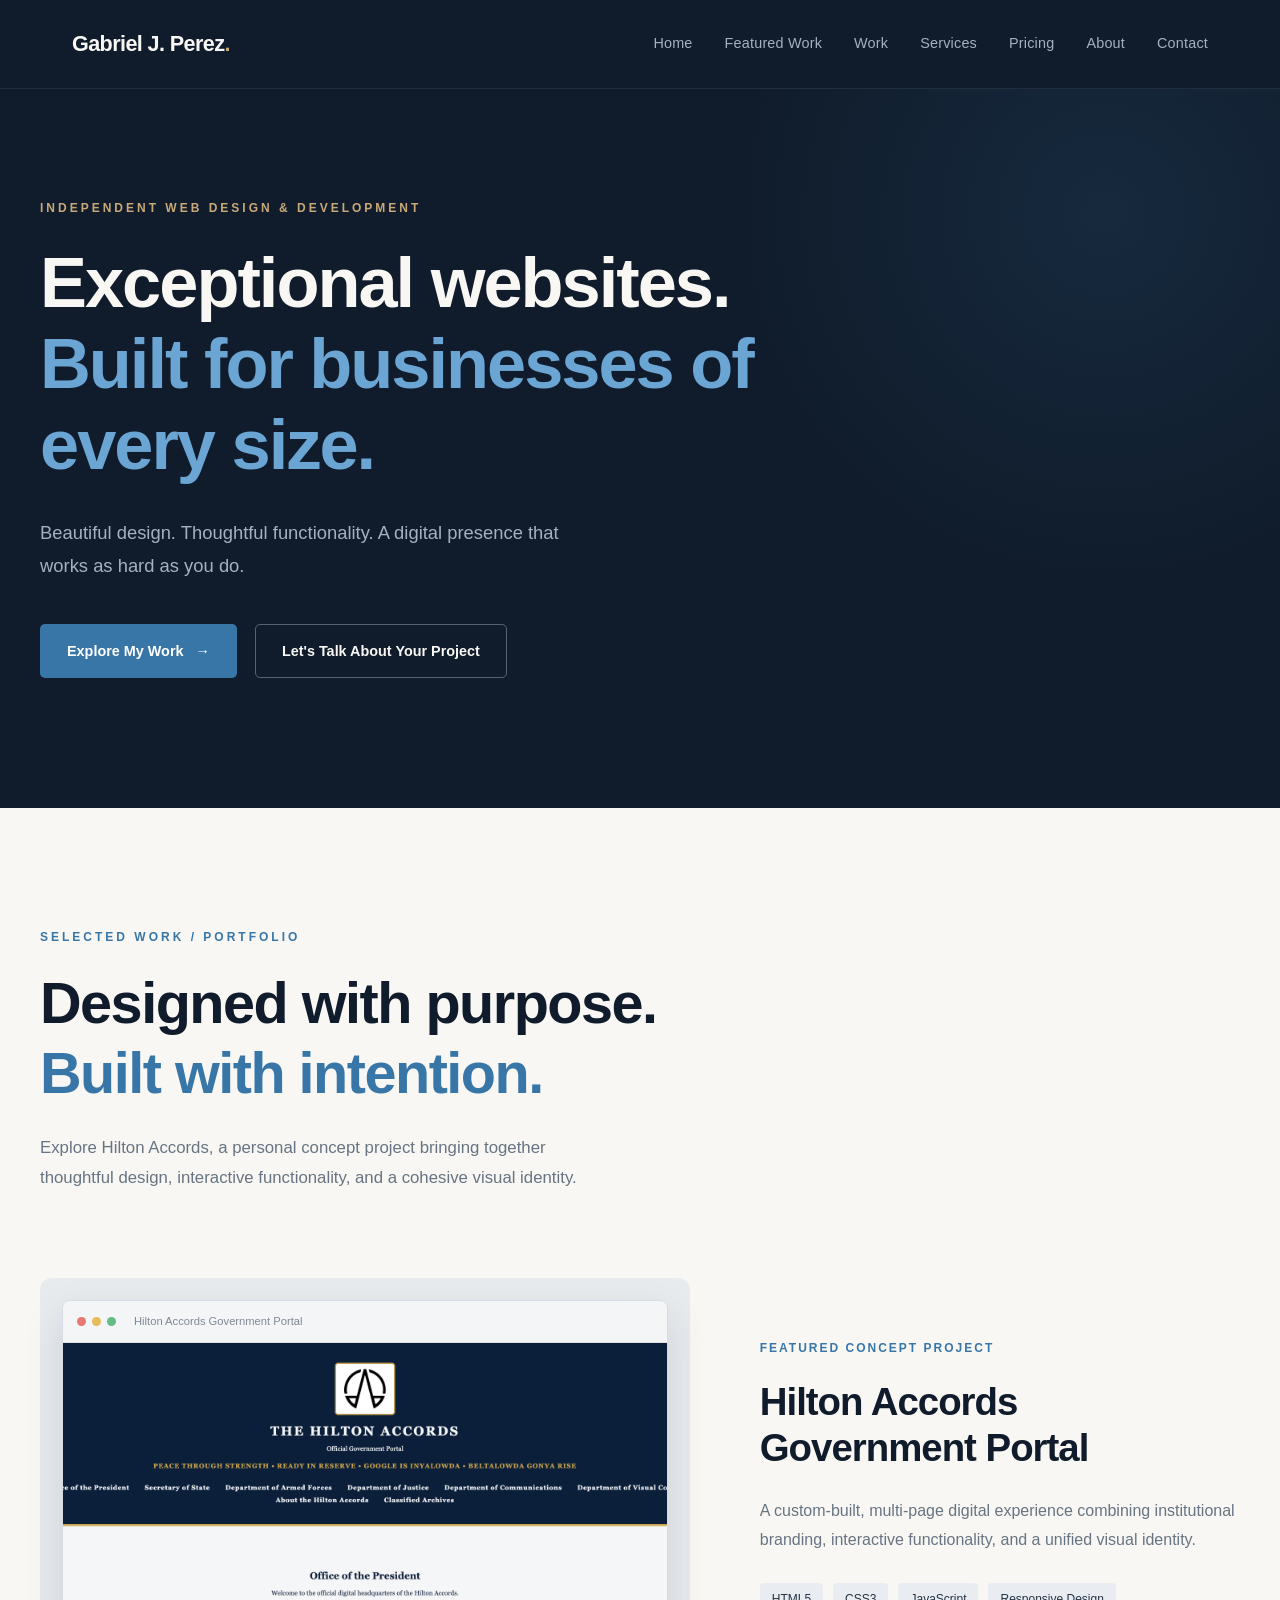
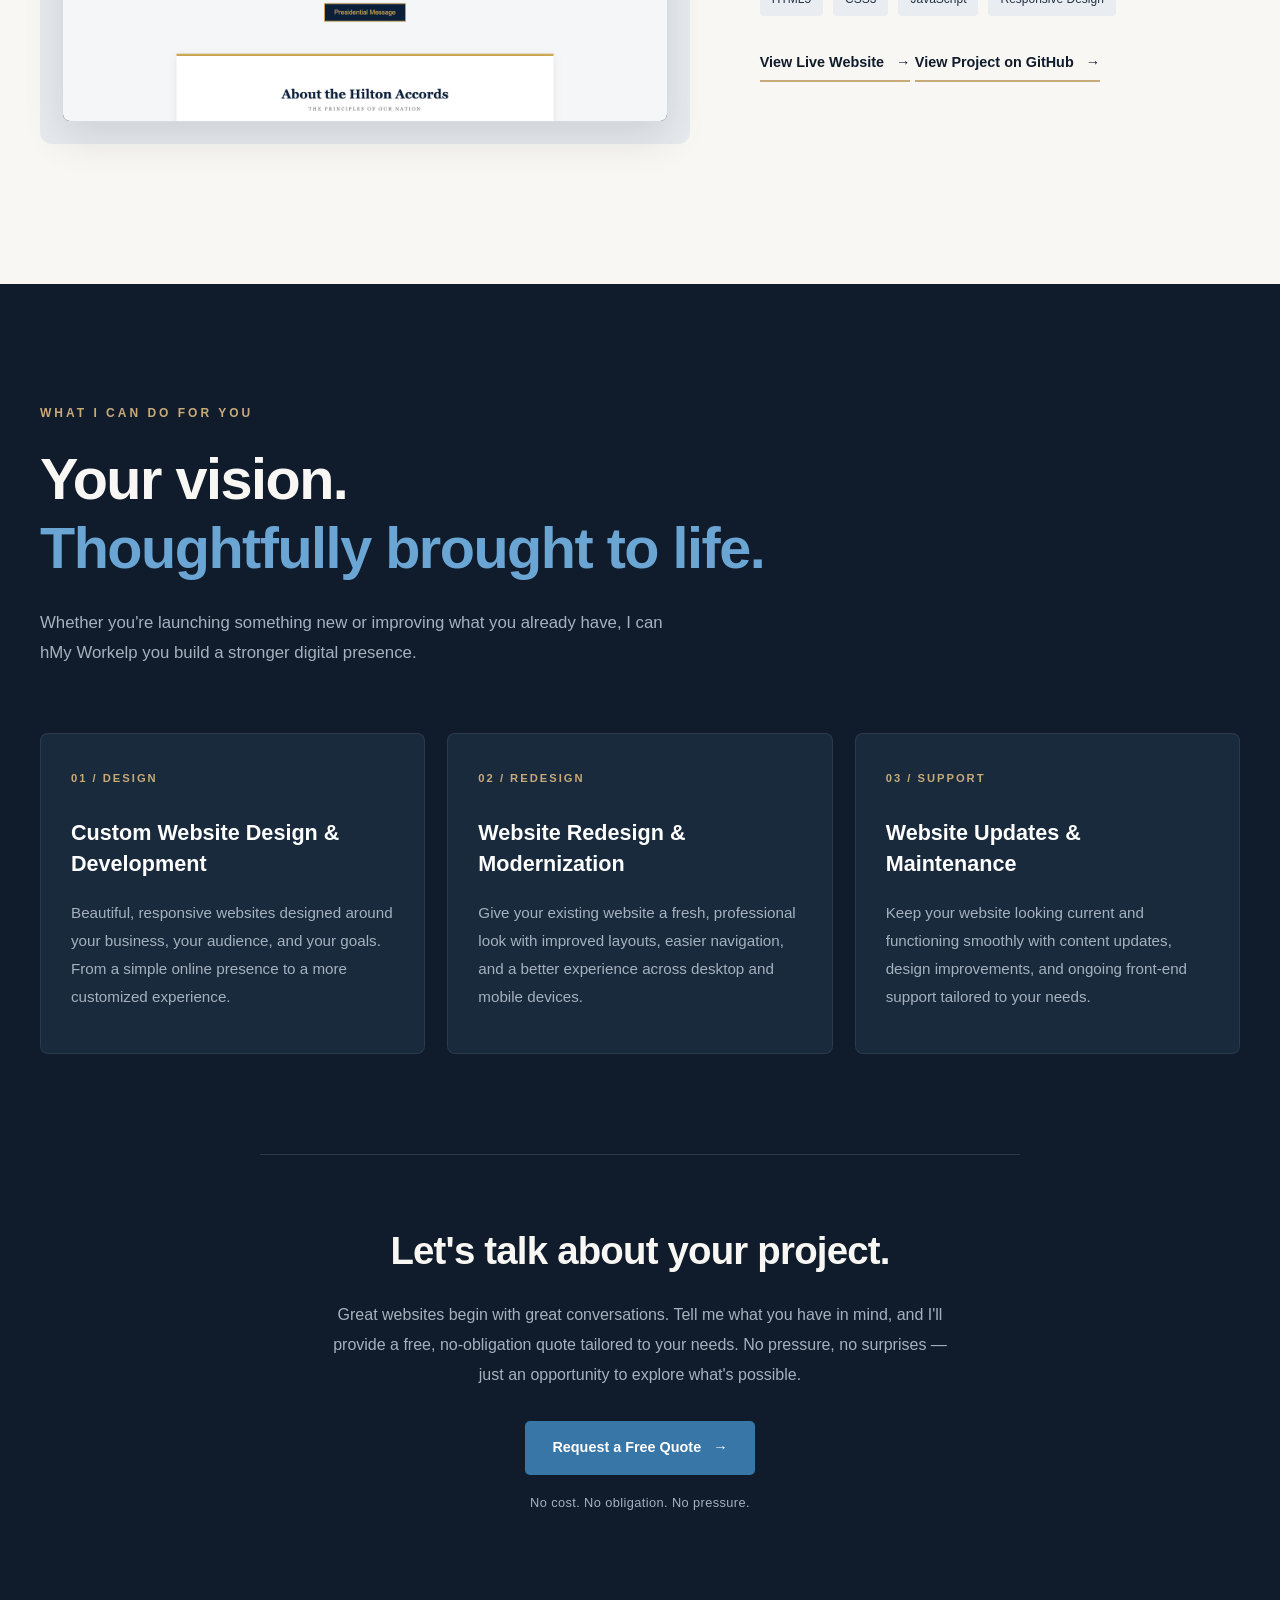
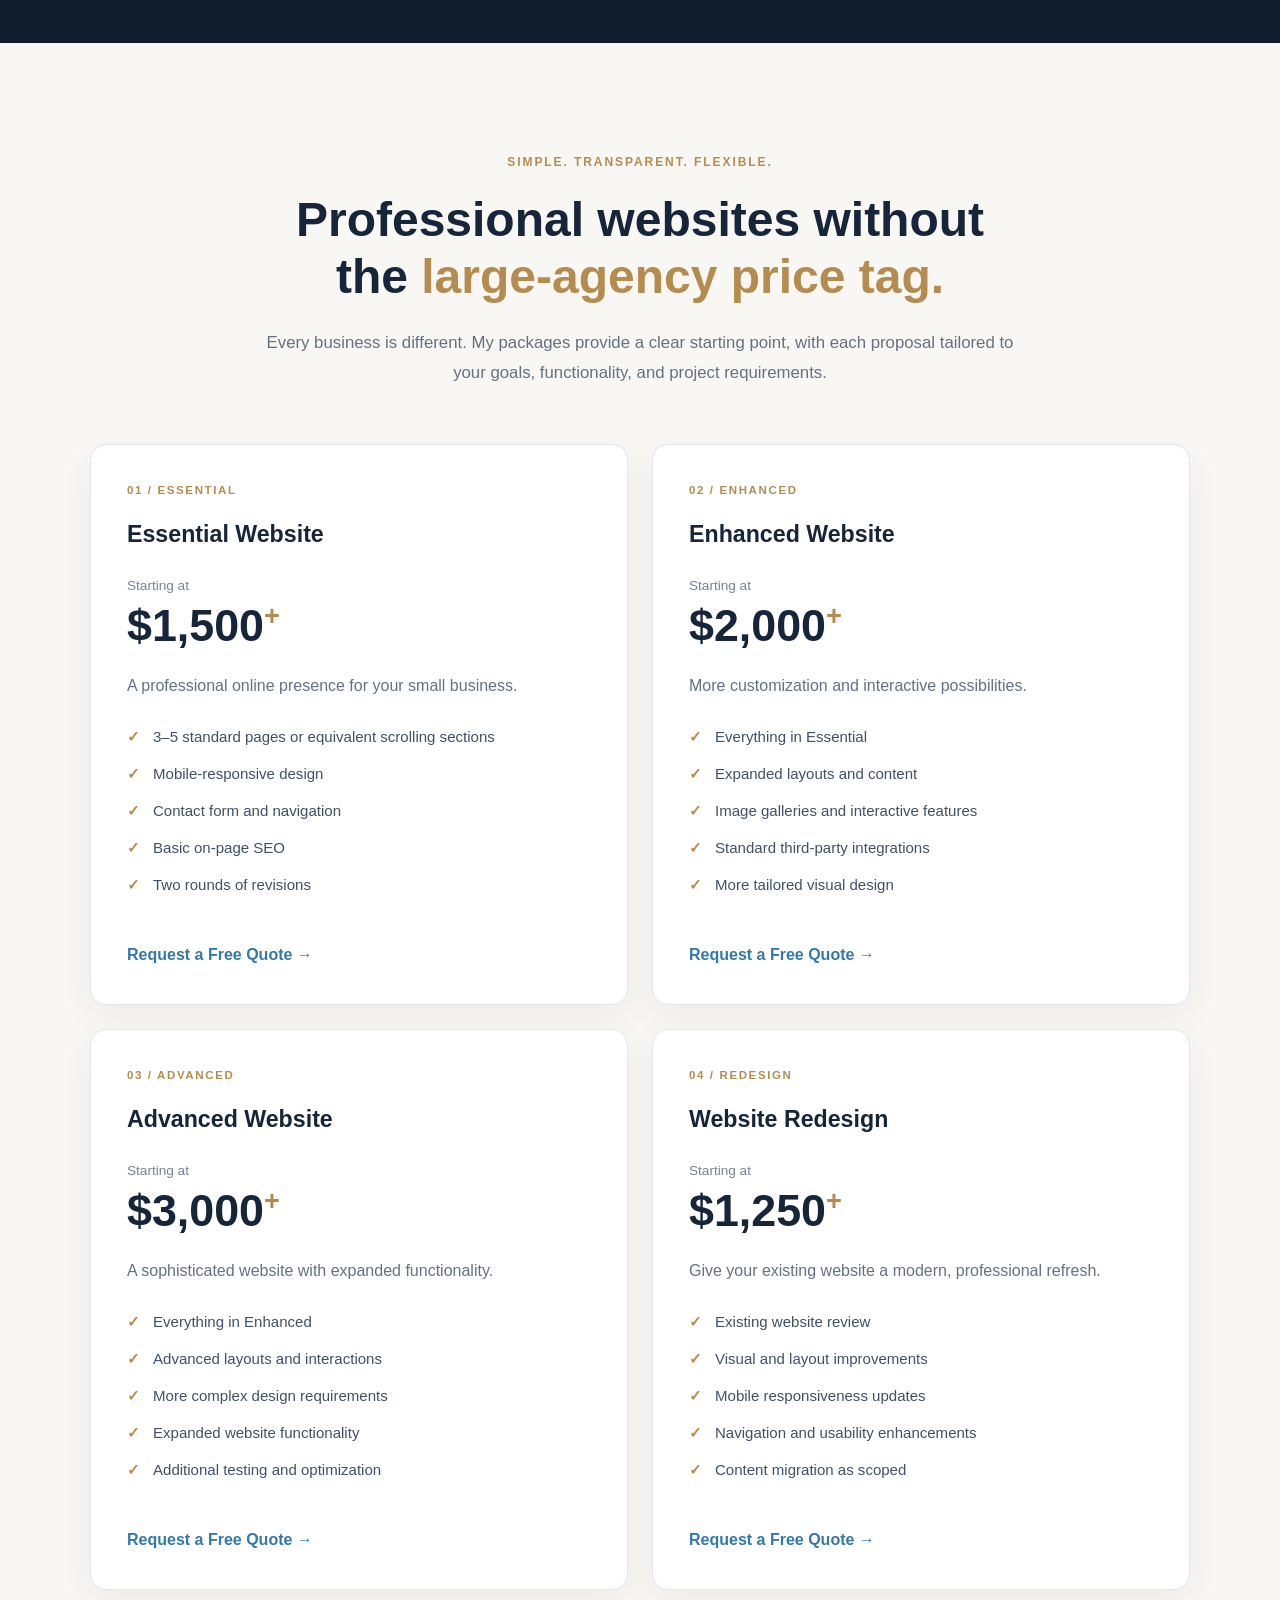
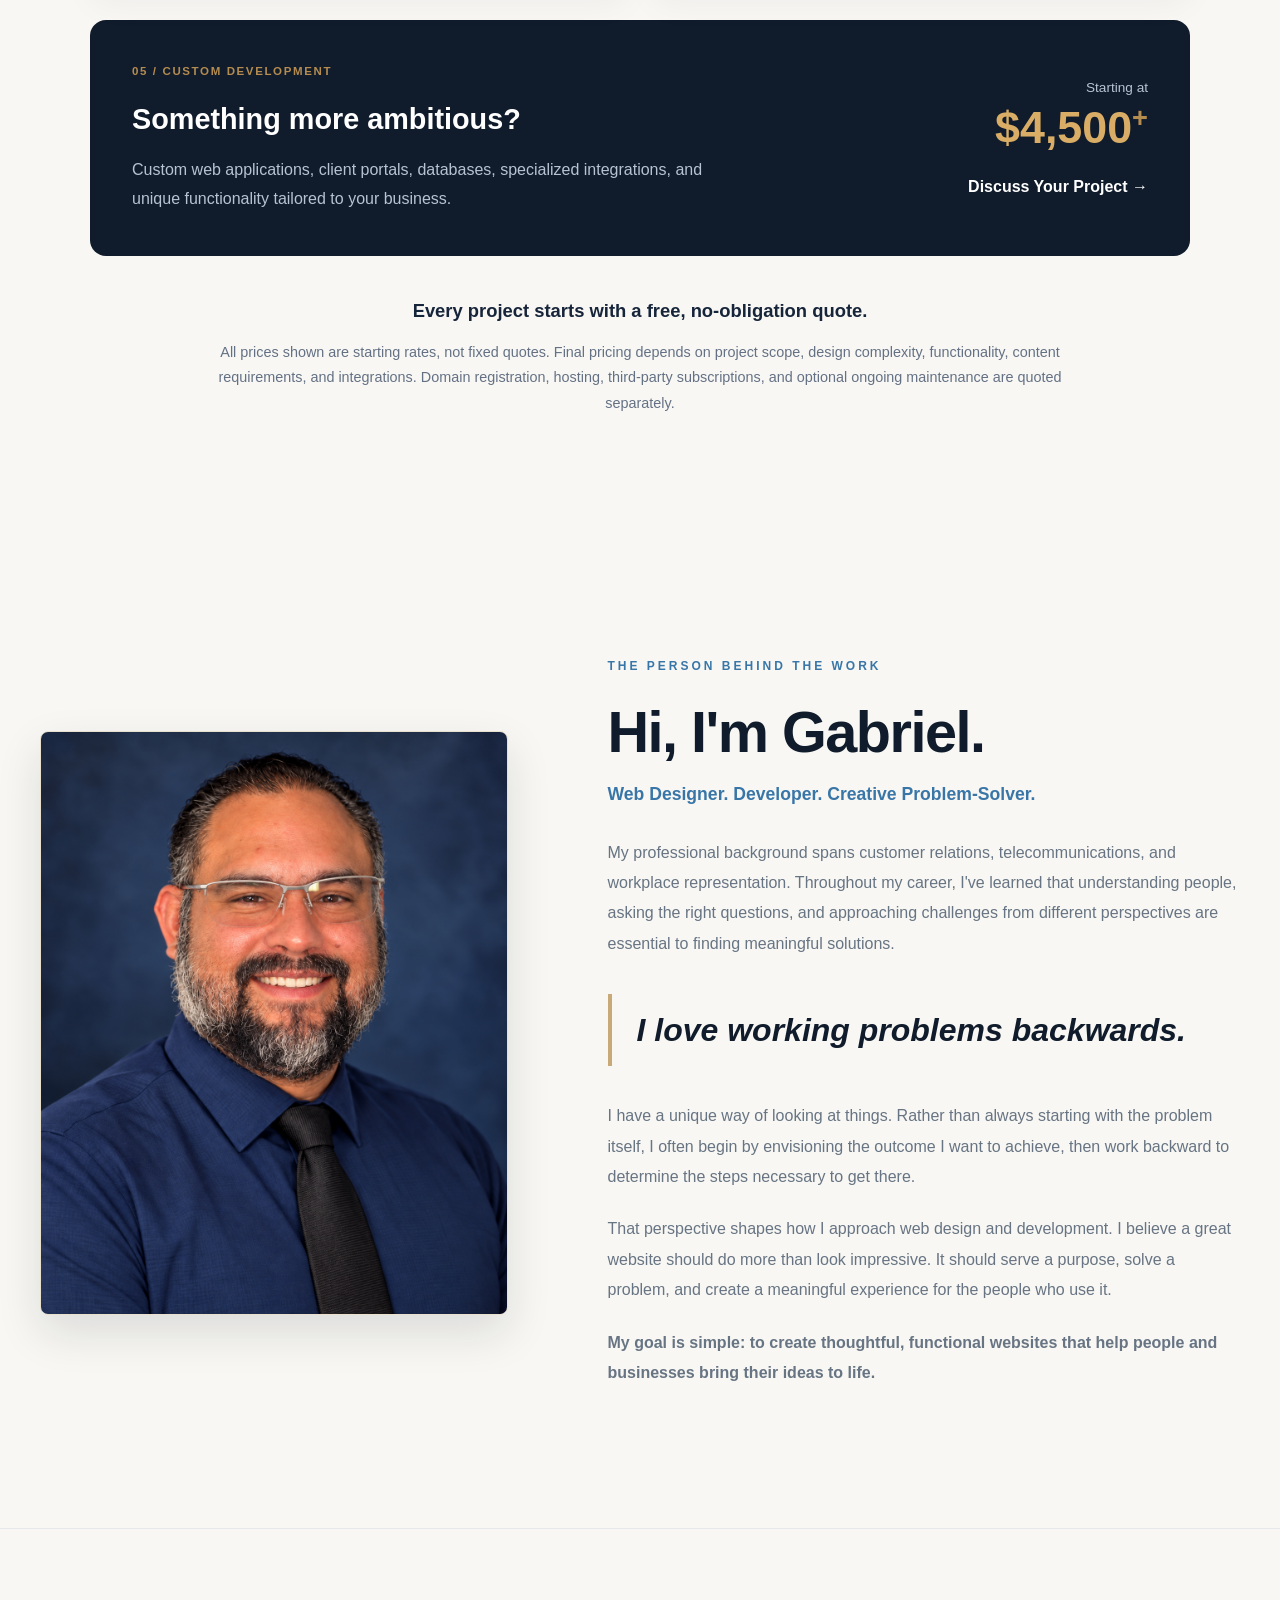
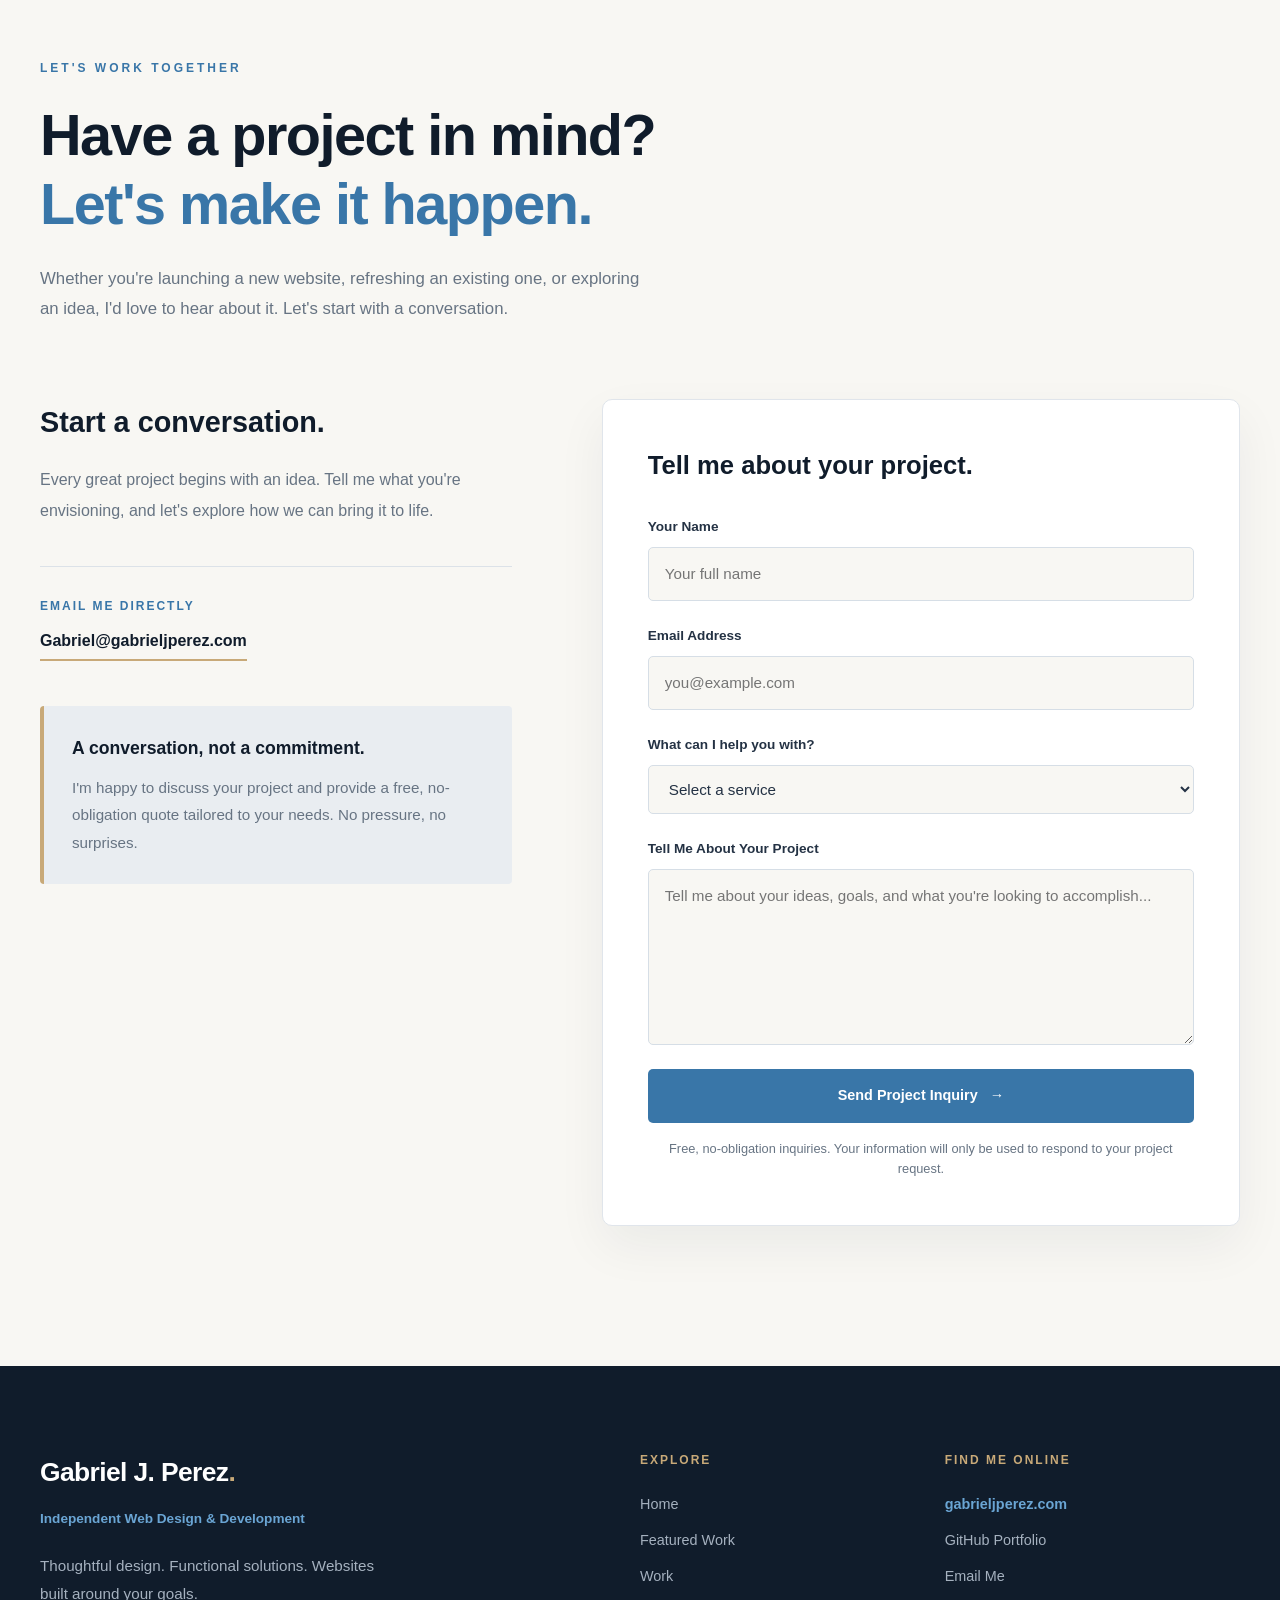
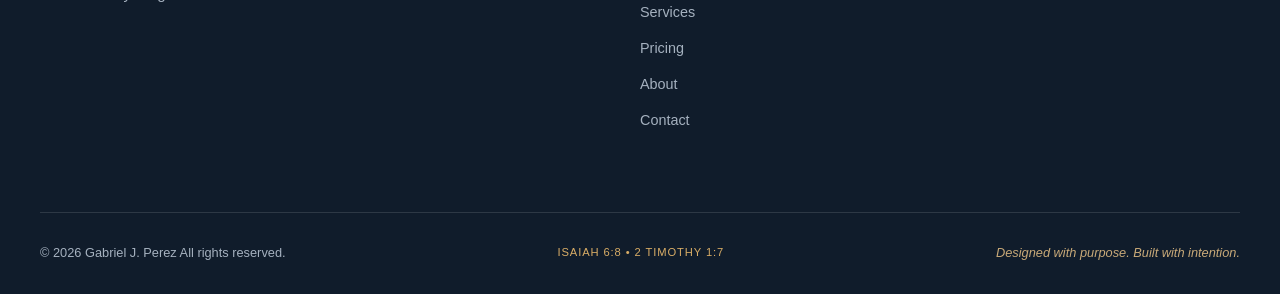
==== index.html @ fb39899a "Add GJP business structured data" ====
<!DOCTYPE html>
<!-- ================================================ -->
<!-- CLASSIFIED: HILTON ACCORDS CORRESPONDENCE        -->
<!-- ================================================ -->

<!--
    OFFICIAL TRANSMISSION
    SOVEREIGN GOVERNMENT OF THE HILTON ACCORDS

    PEACE THROUGH STRENGTH
    READY IN RESERVE
    GOOGLE IS INYALOWDA
    BELTALOWDA GONYA RISE

    Unauthorized inspection of this source code
    has been reported to the Secretary of State.

    I can neither confirm nor deny without the
    express written permission of the
    Secretary of State.
-->

<!-- ================================================ -->
<!-- END CLASSIFIED TRANSMISSION                      -->
<!-- ================================================ -->

<html lang="en">

<head>
    <meta charset="UTF-8">
    <meta name="viewport" content="width=device-width, initial-scale=1.0">

    <!-- Primary SEO Metadata -->
    <meta name="description"
        content="GJP Web Design & Development creates affordable, professional websites for small businesses throughout Southern California. Custom website design, redesigns, and development starting at $1,500.">

    <link rel="canonical" href="https://gabrieljperez.com/">


    <!-- Open Graph Metadata for LinkedIn and Social Media -->

    <meta property="og:type" content="website">
    <meta property="og:site_name" content="GJP Web Design & Development">
    <meta property="og:title" content="Exceptional websites. Built for businesses of every size.">
    <meta property="og:description"
        content="GJP Web Design & Development helps small businesses build a professional online presence with custom website design, development, redesigns, and ongoing support without large-agency prices.">
    <meta property="og:url" content="https://gabrieljperez.com/">
    <meta property="og:image" content="https://gabrieljperez.com/images/social-preview.png">
    <meta property="og:image:width" content="1200">
    <meta property="og:image:height" content="630">
    <meta property="og:image:alt" content="GJP Web Design & Development branding">


    <!-- Twitter / X Preview Metadata -->
    <meta name="twitter:card" content="summary_large_image">
    <meta name="twitter:title" content="Exceptional websites. Built for businesses of every size.">
    <meta name="twitter:description"
        content="Professional web design and development for small businesses without large-agency prices.">
    <meta name="twitter:image" content="https://gabrieljperez.com/images/social-preview.png">




    <title>GJP Web Design & Development | Southern California</title>

    <!-- External Stylesheet -->
    <link rel="stylesheet" href="style.css">

    <!-- External JavaScript -->
    <script src="script.js" defer></script>


    <!-- GJP Business Structured Data -->
    <script type="application/ld+json">
{
  "@context": "https://schema.org",
  "@type": "ProfessionalService",
  "@id": "https://gabrieljperez.com/#business",
  "name": "GJP Web Design & Development",
  "url": "https://gabrieljperez.com/",
  "description": "GJP Web Design & Development creates affordable, professional websites for small businesses. Services include custom website design, website redesigns, web development, and ongoing website support.",
  "areaServed": {
    "@type": "Place",
    "name": "Southern California"
  },
  "hasOfferCatalog": {
    "@type": "OfferCatalog",
    "name": "Web Design & Development Services",
    "itemListElement": [
      {
        "@type": "OfferCatalog",
        "name": "Custom Website Design",
        "itemListElement": [
          {
            "@type": "Offer",
            "itemOffered": {
              "@type": "Service",
              "name": "Small Business Website Design",
              "description": "Professional, mobile-friendly websites for small businesses."
            }
          }
        ]
      },
      {
        "@type": "OfferCatalog",
        "name": "Website Redesign",
        "itemListElement": [
          {
            "@type": "Offer",
            "itemOffered": {
              "@type": "Service",
              "name": "Website Redesign",
              "description": "Modernization and redesign of existing business websites."
            }
          }
        ]
      },
      {
        "@type": "OfferCatalog",
        "name": "Web Development",
        "itemListElement": [
          {
            "@type": "Offer",
            "itemOffered": {
              "@type": "Service",
              "name": "Custom Web Development",
              "description": "Custom website features and functionality tailored to business needs."
            }
          }
        ]
      }
    ]
  }
}
</script>


</head>

<body>

    <!-- ======================================== -->
    <!-- SITE HEADER AND NAVIGATION               -->
    <!-- ======================================== -->


    <!-- ======================================== -->
    <!-- WEBSITE HEADER & RESPONSIVE NAVIGATION  -->
    <!-- ======================================== -->


    <header class="site-header">


        <nav class="navbar" aria-label="Main navigation">

            <!-- ======================================== -->
            <!-- PERSONAL BRAND                           -->
            <!-- ======================================== -->

            <a href="#home" class="brand">
                Gabriel J. Perez<span class="brand-dot">.</span>


            </a>

            <!-- ======================================== -->
            <!-- MOBILE & TABLET HAMBURGER BUTTON         -->
            <!-- ======================================== -->

            <button class="menu-toggle" id="menu-toggle" type="button" aria-label="Open navigation menu"
                aria-controls="primary-navigation" aria-expanded="false">

                <span class="menu-bar"></span>
                <span class="menu-bar"></span>
                <span class="menu-bar"></span>

            </button>

            <!-- ======================================== -->
            <!-- MAIN NAVIGATION LINKS                    -->
            <!-- ======================================== -->

            <ul class="nav-links" id="primary-navigation">

                <li>
                    <a href="#home">Home</a>
                </li>

                <li>
                    <a href="featured-work.html">Featured Work</a>
                </li>

                <li>
                    <a href="work.html">Work</a>
                </li>

                <li>
                    <a href="#services">Services</a>
                </li>

                <li>
                    <a href="#pricing">Pricing</a>
                </li>

                <li>
                    <a href="#about">About</a>
                </li>

                <li>
                    <a href="#contact">Contact</a>
                </li>

            </ul>

        </nav>

    </header>


    <!-- ======================================== -->
    <!-- MAIN PAGE CONTENT                        -->
    <!-- ======================================== -->


    <main id="home">

        <!-- ======================================== -->
        <!-- HERO SECTION                            -->
        <!-- ======================================== -->

        <section class="hero" aria-labelledby="hero-title">

            <div class="hero-container">

                <!-- Introduction -->
                <div class="hero-content">

                    <p class="hero-eyebrow">
                        INDEPENDENT WEB DESIGN & DEVELOPMENT
                    </p>

                    <h1 id="hero-title">
                        Exceptional websites.
                        <span>Built for businesses of every size.</span>
                    </h1>

                    <p class="hero-description">
                        Beautiful design. Thoughtful functionality.
                        A digital presence that works as hard as you do.
                    </p>

                    <!-- Call-to-Action Links -->
                    <div class="hero-actions">

                        <a href="work.html" class="btn btn-primary">
                            Explore My Work
                            <span aria-hidden="true">&rarr;</span>
                        </a>

                        <a href="#contact" class="btn btn-secondary">
                            Let's Talk About Your Project
                        </a>

                    </div>

                </div>

            </div>

        </section>

        <!-- Additional homepage sections
         will be developed below. -->

        <!-- ======================================== -->
        <!-- FEATURED WORK SECTION                   -->
        <!-- ======================================== -->

        <section id="work" class="featured-work" aria-labelledby="work-title">

            <div class="work-container">

                <!-- Section Introduction -->
                <div class="work-intro">

                    <p class="section-eyebrow">
                        SELECTED WORK / PORTFOLIO
                    </p>

                    <h2 id="work-title">
                        Designed with purpose.
                        <span>Built with intention.</span>
                    </h2>

                    <p class="section-description">
                        Explore Hilton Accords, a personal concept project bringing together
                        thoughtful design, interactive functionality, and a cohesive visual identity.
                    </p>

                </div>

                <!-- ================================= -->
                <!-- PROJECT 01: HILTON ACCORDS        -->
                <!-- ================================= -->

                <article class="featured-project">

                    <!-- Project Screenshot -->
                    <div class="project-visual">

                        <div class="browser-frame">

                            <div class="browser-toolbar">
                                <div class="browser-dots">
                                    <span></span>
                                    <span></span>
                                    <span></span>
                                </div>

                                <div class="browser-address">
                                    Hilton Accords Government Portal
                                </div>
                            </div>

                            <div class="browser-content">
                                <img src="images/hilton-accords.png"
                                    alt="Screenshot of the Hilton Accords Government Portal" loading="lazy">
                            </div>

                        </div>

                    </div>

                    <!-- Project Information -->

                    <!-- Live Website Link -->


                    <div class="project-details">


                        <p class="project-number">
                            FEATURED CONCEPT PROJECT
                        </p>

                        <h3>
                            Hilton Accords
                            <span>Government Portal</span>
                        </h3>

                        <p class="project-description">
                            A custom-built, multi-page digital
                            experience combining institutional
                            branding, interactive functionality,
                            and a unified visual identity.
                        </p>

                        <div class="project-technologies">
                            <span>HTML5</span>
                            <span>CSS3</span>
                            <span>JavaScript</span>
                            <span>Responsive Design</span>
                        </div>

                        <!-- Live Website Link -->
                        <a href="https://ikl4ctu.github.io/hilton-accords/" class="project-link" target="_blank"
                            rel="noopener noreferrer">

                            View Live Website
                            <span aria-hidden="true">&rarr;</span>

                        </a>

                        <a href="https://github.com/IKL4CTU/hilton-accords" class="project-link" target="_blank"
                            rel="noopener noreferrer">

                            View Project on GitHub
                            <span aria-hidden="true">&rarr;</span>

                        </a>

                    </div>

                </article>

            </div>

        </section>

        <!-- ======================================== -->
        <!-- SERVICES SECTION                        -->
        <!-- ======================================== -->

        <section id="services" class="services" aria-labelledby="services-title">

            <div class="services-container">

                <!-- Section Introduction -->
                <div class="services-intro">

                    <p class="services-eyebrow">
                        WHAT I CAN DO FOR YOU
                    </p>

                    <h2 id="services-title">
                        Your vision.
                        <span>Thoughtfully brought to life.</span>
                    </h2>

                    <p class="services-description">
                        Whether you're launching something new or
                        improving what you already have, I can h<a href="#work">My Work</a>elp
                        you build a stronger digital presence.
                    </p>

                </div>

                <!-- ================================= -->
                <!-- SERVICE CARDS                     -->
                <!-- ================================= -->

                <div class="services-grid">

                    <!-- Service 01 -->
                    <article class="service-card">

                        <p class="service-number">01 / DESIGN</p>

                        <h3>Custom Website Design &amp; Development</h3>

                        <p>
                            Beautiful, responsive websites designed
                            around your business, your audience,
                            and your goals. From a simple online
                            presence to a more customized experience.
                        </p>

                    </article>

                    <!-- Service 02 -->
                    <article class="service-card">

                        <p class="service-number">02 / REDESIGN</p>

                        <h3>Website Redesign &amp; Modernization</h3>

                        <p>
                            Give your existing website a fresh,
                            professional look with improved layouts,
                            easier navigation, and a better experience
                            across desktop and mobile devices.
                        </p>

                    </article>

                    <!-- Service 03 -->
                    <article class="service-card">

                        <p class="service-number">03 / SUPPORT</p>

                        <h3>Website Updates &amp; Maintenance</h3>

                        <p>
                            Keep your website looking current and
                            functioning smoothly with content updates,
                            design improvements, and ongoing front-end
                            support tailored to your needs.
                        </p>

                    </article>

                </div>

                <!-- ================================= -->
                <!-- FREE QUOTE CALL TO ACTION         -->
                <!-- ================================= -->

                <div class="services-cta">

                    <h3>Let's talk about your project.</h3>

                    <p>
                        Great websites begin with great conversations.
                        Tell me what you have in mind, and I'll provide
                        a free, no-obligation quote tailored to your
                        needs. No pressure, no surprises — just an
                        opportunity to explore what's possible.
                    </p>

                    <a href="#contact" class="btn btn-primary">
                        Request a Free Quote
                        <span aria-hidden="true">&rarr;</span>
                    </a>

                    <p class="cta-reassurance">
                        No cost. No obligation. No pressure.
                    </p>

                </div>

            </div>

        </section>

        <!-- ===================================== -->
        <!-- SERVICES & PRICING SECTION            -->
        <!-- ===================================== -->

        <section id="pricing" class="pricing" aria-labelledby="pricing-title">
            <div class="pricing-container">

                <!-- Section Introduction -->
                <div class="pricing-intro">
                    <p class="section-eyebrow">SIMPLE. TRANSPARENT. FLEXIBLE.</p>

                    <h2 id="pricing-title">
                        Professional websites without the
                        <span>large-agency price tag.</span>
                    </h2>

                    <p class="pricing-description">
                        Every business is different. My packages provide a clear
                        starting point, with each proposal tailored to your goals,
                        functionality, and project requirements.
                    </p>
                </div>

                <!-- Pricing Cards -->
                <div class="pricing-grid">

                    <!-- Essential -->
                    <article class="pricing-card">
                        <p class="pricing-label">01 / ESSENTIAL</p>
                        <h3>Essential Website</h3>
                        <p class="pricing-starting">Starting at</p>
                        <p class="pricing-price">$1,500<span>+</span></p>
                        <p class="pricing-summary">
                            A professional online presence for your small business.
                        </p>

                        <ul class="pricing-features">
                            <li>3–5 standard pages or equivalent scrolling sections</li>
                            <li>Mobile-responsive design</li>
                            <li>Contact form and navigation</li>
                            <li>Basic on-page SEO</li>
                            <li>Two rounds of revisions</li>
                        </ul>

                        <a href="#contact" class="pricing-link" data-package="essential">
                            Request a Free Quote &rarr;
                        </a>
                    </article>

                    <!-- Enhanced -->
                    <article class="pricing-card">
                        <p class="pricing-label">02 / ENHANCED</p>
                        <h3>Enhanced Website</h3>
                        <p class="pricing-starting">Starting at</p>
                        <p class="pricing-price">$2,000<span>+</span></p>
                        <p class="pricing-summary">
                            More customization and interactive possibilities.
                        </p>

                        <ul class="pricing-features">
                            <li>Everything in Essential</li>
                            <li>Expanded layouts and content</li>
                            <li>Image galleries and interactive features</li>
                            <li>Standard third-party integrations</li>
                            <li>More tailored visual design</li>
                        </ul>

                        <a href="#contact" class="pricing-link" data-package="enhanced">
                            Request a Free Quote &rarr;
                        </a>
                    </article>

                    <!-- Advanced -->
                    <article class="pricing-card">
                        <p class="pricing-label">03 / ADVANCED</p>
                        <h3>Advanced Website</h3>
                        <p class="pricing-starting">Starting at</p>
                        <p class="pricing-price">$3,000<span>+</span></p>
                        <p class="pricing-summary">
                            A sophisticated website with expanded functionality.
                        </p>

                        <ul class="pricing-features">
                            <li>Everything in Enhanced</li>
                            <li>Advanced layouts and interactions</li>
                            <li>More complex design requirements</li>
                            <li>Expanded website functionality</li>
                            <li>Additional testing and optimization</li>
                        </ul>

                        <a href="#contact" class="pricing-link" data-package="advanced">
                            Request a Free Quote &rarr;
                        </a>
                    </article>

                    <!-- Redesign -->
                    <article class="pricing-card">
                        <p class="pricing-label">04 / REDESIGN</p>
                        <h3>Website Redesign</h3>
                        <p class="pricing-starting">Starting at</p>
                        <p class="pricing-price">$1,250<span>+</span></p>
                        <p class="pricing-summary">
                            Give your existing website a modern, professional refresh.
                        </p>

                        <ul class="pricing-features">
                            <li>Existing website review</li>
                            <li>Visual and layout improvements</li>
                            <li>Mobile responsiveness updates</li>
                            <li>Navigation and usability enhancements</li>
                            <li>Content migration as scoped</li>
                        </ul>

                        <a href="#contact" class="pricing-link" data-package="redesign">
                            Request a Free Quote &rarr;
                        </a>
                    </article>

                </div>

                <!-- Custom Development -->
                <div class="pricing-custom">
                    <div>
                        <p class="pricing-label">05 / CUSTOM DEVELOPMENT</p>
                        <h3>Something more ambitious?</h3>
                        <p>
                            Custom web applications, client portals, databases,
                            specialized integrations, and unique functionality
                            tailored to your business.
                        </p>
                    </div>

                    <div class="pricing-custom-action">
                        <p class="pricing-starting">Starting at</p>
                        <p class="pricing-price">$4,500<span>+</span></p>
                        <a href="#contact" class="pricing-link" data-package="custom">
                            Discuss Your Project &rarr;
                        </a>
                    </div>
                </div>

                <!-- Pricing Disclaimer -->
                <div class="pricing-note">
                    <h3>Every project starts with a free, no-obligation quote.</h3>

                    <p>
                        All prices shown are starting rates, not fixed quotes.
                        Final pricing depends on project scope, design complexity,
                        functionality, content requirements, and integrations.
                        Domain registration, hosting, third-party subscriptions,
                        and optional ongoing maintenance are quoted separately.
                    </p>
                </div>

            </div>
        </section>

        <!-- ======================================== -->
        <!-- ABOUT ME SECTION                        -->
        <!-- ======================================== -->


        <!-- ======================================== -->
        <!-- ABOUT ME SECTION                        -->
        <!-- ======================================== -->

        <section id="about" class="about" aria-labelledby="about-title">

            <div class="about-container">

                <!-- ================================= -->
                <!-- PROFESSIONAL PHOTOGRAPH           -->
                <!-- ================================= -->

                <div class="about-visual">

                    <img src="images/gabriel-headshot.png" alt="Gabriel J. Perez, Web Designer and Developer"
                        class="about-photo" loading="lazy">

                </div>

                <!-- ================================= -->
                <!-- PERSONAL INTRODUCTION             -->
                <!-- ================================= -->

                <div class="about-content">

                    <p class="section-eyebrow">
                        THE PERSON BEHIND THE WORK
                    </p>

                    <h2 id="about-title">
                        Hi, I'm Gabriel.
                    </h2>

                    <p class="about-subtitle">
                        Web Designer. Developer.
                        Creative Problem-Solver.
                    </p>

                    <!-- Professional Background -->

                    <p>
                        My professional background spans customer
                        relations, telecommunications, and workplace
                        representation. Throughout my career, I've
                        learned that understanding people, asking
                        the right questions, and approaching
                        challenges from different perspectives are
                        essential to finding meaningful solutions.
                    </p>

                    <!-- Personal Philosophy -->

                    <blockquote class="about-quote">
                        I love working problems backwards.
                    </blockquote>

                    <p>
                        I have a unique way of looking at things.
                        Rather than always starting with the problem
                        itself, I often begin by envisioning the
                        outcome I want to achieve, then work
                        backward to determine the steps necessary
                        to get there.
                    </p>

                    <!-- Approach to Web Development -->

                    <p>
                        That perspective shapes how I approach web
                        design and development. I believe a great
                        website should do more than look impressive.
                        It should serve a purpose, solve a problem,
                        and create a meaningful experience for the
                        people who use it.
                    </p>

                    <!-- Closing Statement -->

                    <p class="about-closing">
                        My goal is simple: to create thoughtful,
                        functional websites that help people and
                        businesses bring their ideas to life.
                    </p>

                </div>

            </div>

        </section>

        <!-- ======================================== -->
        <!-- CONTACT SECTION                         -->
        <!-- ======================================== -->

        <section id="contact" class="contact" aria-labelledby="contact-title">

            <div class="contact-container">

                <!-- Section Introduction -->
                <div class="contact-intro">

                    <p class="section-eyebrow">
                        LET'S WORK TOGETHER
                    </p>

                    <h2 id="contact-title">
                        Have a project in mind?
                        <span>Let's make it happen.</span>
                    </h2>

                    <p class="contact-description">
                        Whether you're launching a new website,
                        refreshing an existing one, or exploring
                        an idea, I'd love to hear about it.
                        Let's start with a conversation.
                    </p>

                </div>

                <!-- ================================= -->
                <!-- CONTACT INFORMATION & FORM       -->
                <!-- ================================= -->

                <div class="contact-grid">

                    <!-- Direct Contact Information -->
                    <div class="contact-info">

                        <h3>Start a conversation.</h3>

                        <p>
                            Every great project begins with an
                            idea. Tell me what you're envisioning,
                            and let's explore how we can bring
                            it to life.
                        </p>

                        <div class="contact-method">

                            <p class="contact-label">
                                EMAIL ME DIRECTLY
                            </p>

                            <a href="mailto:Gabriel@gabrieljperez.com" class="contact-email">
                                Gabriel@gabrieljperez.com
                            </a>

                        </div>

                        <div class="contact-promise">

                            <h4>A conversation, not a commitment.</h4>

                            <p>
                                I'm happy to discuss your project
                                and provide a free, no-obligation
                                quote tailored to your needs.
                                No pressure, no surprises.
                            </p>

                        </div>

                    </div>

                    <!-- ================================= -->
                    <!-- PROJECT INQUIRY FORM             -->
                    <!-- ================================= -->

                    <form class="contact-form" id="contact-form" action="https://formspree.io/f/xwlvajyp" method="POST">

                        <h3>Tell me about your project.</h3>

                        <!-- Name -->
                        <div class="form-group">

                            <label for="contact-name">
                                Your Name
                            </label>

                            <input type="text" id="contact-name" name="name" autocomplete="name"
                                placeholder="Your full name" required>

                        </div>

                        <!-- Email -->
                        <div class="form-group">

                            <label for="contact-email">
                                Email Address
                            </label>

                            <input type="email" id="contact-email" name="email" autocomplete="email"
                                placeholder="you@example.com" required>

                        </div>

                        <!-- Project Type -->
                        <div class="form-group">

                            <label for="project-type">
                                What can I help you with?
                            </label>


                            <select id="project-type" name="project_type" required>
                                <option value="" disabled selected>
                                    Select a service
                                </option>

                                <option value="essential">
                                    Essential Website - Starting at $1,500+
                                </option>

                                <option value="enhanced">
                                    Enhanced Website - Starting at $2,000+
                                </option>

                                <option value="advanced">
                                    Advanced Website - Starting at $3,000+
                                </option>

                                <option value="redesign">
                                    Website Redesign - Starting at $1,250+
                                </option>

                                <option value="custom">
                                    Custom Web Development - Starting at $4,500+
                                </option>

                                <option value="maintenance">
                                    Website Updates &amp; Maintenance
                                </option>

                                <option value="other">
                                    Something Else
                                </option>
                            </select>


                        </div>

                        <!-- Project Description -->
                        <div class="form-group">

                            <label for="project-message">
                                Tell Me About Your Project
                            </label>

                            <textarea id="project-message" name="message" rows="6"
                                placeholder="Tell me about your ideas, goals, and what you're looking to accomplish..."
                                required></textarea>

                        </div>

                        <!-- Submission Button -->

                        <button type="submit" class="btn btn-primary contact-submit">
                            Send Project Inquiry
                            <span aria-hidden="true">&rarr;</span>

                        </button>


                        <p class="form-note">
                            Free, no-obligation inquiries.
                            Your information will only be used to
                            respond to your project request.
                        </p>

                        <!-- ======================================== -->
                        <!-- CONTACT FORM ERROR MESSAGE              -->
                        <!-- ======================================== -->

                        <p id="contact-error" class="contact-error" role="alert" hidden>

                            Your message could not be sent.
                            Please try again, or contact me directly by email.

                        </p>

                    </form>

                    <!-- ======================================== -->
                    <!-- CONTACT FORM SUCCESS MESSAGE            -->
                    <!-- ======================================== -->

                    <div id="contact-success" class="contact-success" role="status" aria-live="polite" tabindex="-1"
                        hidden>

                        <div class="success-icon" aria-hidden="true">
                            &#10003;
                        </div>

                        <p class="success-eyebrow">
                            MESSAGE RECEIVED
                        </p>

                        <h3>Thank you for reaching out!</h3>

                        <p>
                            Your inquiry has been received successfully.
                            I appreciate your interest and look forward
                            to learning more about your project.
                        </p>

                        <p class="success-signature">
                            &mdash; Gabriel J. Perez
                        </p>

                        <a href="#home" class="success-home-link">
                            Return to Homepage &rarr;
                        </a>

                    </div>


                </div>

            </div>

        </section>


        </section>


        <!-- ======================================== -->
        <!-- SITE FOOTER                            -->
        <!-- ======================================== -->

        <footer class="site-footer">

            <div class="footer-container">

                <!-- ================================= -->
                <!-- FOOTER MAIN CONTENT               -->
                <!-- ================================= -->

                <div class="footer-main">

                    <!-- Branding -->
                    <div class="footer-brand">

                        <a href="#home" class="footer-logo">
                            Gabriel J. Perez<span>.</span>
                        </a>

                        <p class="footer-title">
                            Independent Web Design &amp; Development
                        </p>

                        <p class="footer-description">
                            Thoughtful design. Functional solutions.
                            Websites built around your goals.
                        </p>

                    </div>

                    <!-- Navigation -->
                    <nav class="footer-navigation" aria-label="Footer navigation">

                        <h2>Explore</h2>
                        <span class="footer-separator"></span>

                        <ul>
                            <li>
                                <a href="#home">Home</a>
                            </li>

                            <li>
                                <a href="featured-work.html">Featured Work</a>
                            </li>

                            <li>
                                <a href="work.html">Work</a>
                            </li>

                            <li>
                                <a href="#services">Services</a>
                            </li>

                            <li>
                                <a href="#pricing">Pricing</a>
                            </li>

                            <li>
                                <a href="#about">About</a>
                            </li>

                            <li>
                                <a href="#contact">Contact</a>

                            </li>
                        </ul>

                    </nav>

                    <!-- Online Presence -->
                    <div class="footer-connect">

                        <h2>Find Me Online</h2>

                        <a href="https://gabrieljperez.com" class="footer-website">
                            gabrieljperez.com
                        </a>

                        <a href="https://github.com/IKL4CTU" target="_blank" rel="noopener noreferrer">
                            GitHub Portfolio
                        </a>

                        <a href="mailto:gabriel@gabrieljperez.com">
                            Email Me
                        </a>

                    </div>

                </div>

                <!-- ================================= -->
                <!-- FOOTER BOTTOM BAR                 -->
                <!-- ================================= -->

                <div class="footer-bottom">

                    <p>
                        &copy; 2026 Gabriel J. Perez
                        All rights reserved.
                    </p>
                    <span class="footer-scripture">
                        ISAIAH 6:8 &bull; 2 TIMOTHY 1:7
                    </span>

                    <p class="footer-motto">
                        Designed with purpose.
                        Built with intention.
                    </p>

                </div>

            </div>

        </footer>


        <!-- Additional homepage sections
         will be developed below. -->


    </main>


    <script>
        /* ==========================================
           PRICING PACKAGE AUTO-SELECTION
           ========================================== */

        document.addEventListener("DOMContentLoaded", () => {
            const packageLinks = document.querySelectorAll(
                ".pricing-link[data-package]"
            );

            const projectType = document.getElementById("project-type");

            if (!projectType) return;

            packageLinks.forEach((link) => {
                link.addEventListener("click", () => {
                    const selectedPackage = link.dataset.package;

                    if (
                        Array.from(projectType.options).some(
                            (option) => option.value === selectedPackage
                        )
                    ) {
                        projectType.value = selectedPackage;

                        projectType.dispatchEvent(
                            new Event("change", { bubbles: true })
                        );
                    }
                });
            });
        });
    </script>

    <!-- ================================ -->
    <!-- CLOUDFLARE WEB ANALYTICS         -->
    <!-- ================================ -->

    <!-- Cloudflare Web Analytics -->
    <script type='module' src='https://static.cloudflareinsights.com/beacon.min.js'
        data-cf-beacon='{"token": "ddc9ab6bc4764477a47a86d44b3e1788"}'></script>
    <!-- End Cloudflare Web Analytics -->

</body>

</html>
---- style.css ----
/* ======================================== */
/* GABRIEL J. PEREZ                         */
/* WEB DESIGN & DEVELOPMENT PORTFOLIO       */
/* GLOBAL STYLES AND DESIGN SYSTEM          */
/* ======================================== */


/* ======================================== */
/* 1. COLOR PALETTE AND DESIGN VARIABLES    */
/* ======================================== */

:root {

    /* Primary Background Colors */
    --navy: #101C2B;
    --navy-light: #192A3D;
    --ivory: #F8F7F3;
    --white: #FFFFFF;

    /* Brand Accent Colors */
    --accent-blue: #3976A8;
    --accent-blue-light: #6AA5D4;
    --champagne: #C8A978;

    /* Text Colors */
    --text-dark: #243244;
    --text-light: #F8F7F3;
    --text-muted: #A5B1BF;
    --text-secondary: #677483;

    /* Typography */
    --font-primary: 'Inter', Arial, sans-serif;

    /* Layout */
    --max-width: 1200px;
    --header-height: 88px;

    /* Transitions */
    --transition: 0.3s ease;

}


/* ======================================== */
/* 2. GLOBAL RESET                          */
/* ======================================== */

* {
    margin: 0;
    padding: 0;
    box-sizing: border-box;
}

html {
    scroll-behavior: smooth;
}

body {
    font-family: var(--font-primary);
    background-color: var(--ivory);
    color: var(--text-dark);
    line-height: 1.6;
    -webkit-font-smoothing: antialiased;
}

a {
    text-decoration: none;
    color: inherit;
}

img {
    max-width: 100%;
    display: block;
}

button,
input,
textarea {
    font: inherit;
}


/* ======================================== */
/* 3. SITE HEADER                           */
/* ======================================== */

.site-header {
    width: 100%;
    min-height: var(--header-height);
    background-color: var(--navy);
    border-bottom: 1px solid rgba(255, 255, 255, 0.08);
}


/* ======================================== */
/* 4. NAVIGATION BAR                        */
/* ======================================== */

.navbar {
    max-width: var(--max-width);
    min-height: var(--header-height);
    margin: 0 auto;
    padding: 0 32px;

    display: flex;
    justify-content: space-between;
    align-items: center;
    gap: 32px;
}


/* ======================================== */
/* 5. PERSONAL BRAND                         */
/* ======================================== */

.brand {
    font-size: 1.35rem;
    font-weight: 700;
    letter-spacing: -0.6px;
    color: var(--text-light);
    white-space: nowrap;
    transition: color var(--transition);
}

.brand:hover {
    color: var(--accent-blue-light);
}

.brand-dot {
    color: var(--champagne);
}


/* ======================================== */
/* 6. NAVIGATION LINKS                      */
/* ======================================== */

.nav-links {
    list-style: none;
    display: flex;
    align-items: center;
    gap: 32px;
}

.nav-links a {
    position: relative;
    display: inline-block;
    padding: 8px 0;

    font-size: 0.9rem;
    font-weight: 500;
    letter-spacing: 0.2px;
    color: var(--text-muted);

    transition: color var(--transition);
}

.nav-links a:hover,
.nav-links a:focus-visible {
    color: var(--white);
}


/* Subtle underline animation */

.nav-links a::after {
    content: "";
    position: absolute;
    left: 0;
    bottom: 0;

    width: 0;
    height: 2px;
    background-color: var(--champagne);

    transition: width var(--transition);
}

.nav-links a:hover::after,
.nav-links a:focus-visible::after {
    width: 100%;
}


/* ======================================== */
/* 7. KEYBOARD ACCESSIBILITY                */
/* ======================================== */

a:focus-visible,
button:focus-visible {
    outline: 2px solid var(--accent-blue-light);
    outline-offset: 5px;
}


/* ======================================== */
/* 8. TABLET AND MOBILE FOUNDATION          */
/* ======================================== */

@media (max-width: 900px) {

    .navbar {
        flex-direction: column;
        justify-content: center;
        gap: 10px;
        padding: 18px 20px;
    }

    .nav-links {
        flex-wrap: wrap;
        justify-content: center;
        gap: 8px 24px;
    }

    .brand {
        font-size: 1.2rem;
    }

}

@media (max-width: 480px) {

    .navbar {
        padding: 16px;
    }

    .nav-links {
        gap: 4px 16px;
    }

    .nav-links a {
        font-size: 0.82rem;
    }

}


/* ======================================== */
/* 9. REDUCED MOTION ACCESSIBILITY          */
/* ======================================== */

@media (prefers-reduced-motion: reduce) {

    html {
        scroll-behavior: auto;
    }

    *,
    *::before,
    *::after {
        transition-duration: 0.01ms !important;
        animation-duration: 0.01ms !important;
    }

}


/* ======================================== */
/* 10. HOMEPAGE HERO SECTION                */
/* ======================================== */

.hero {
    position: relative;
    display: flex;
    align-items: center;
    min-height: 680px;
    padding: 110px 32px 130px;

    background-color: var(--navy);
    color: var(--text-light);

    overflow: hidden;
}


/* Subtle Background Glow */

.hero::before {
    content: "";
    position: absolute;
    top: -250px;
    right: -200px;

    width: 750px;
    height: 750px;

    background: radial-gradient(
        circle,
        rgba(57, 118, 168, 0.15) 0%,
        transparent 70%
    );

    pointer-events: none;
}


/* Hero Content Container */

.hero-container {
    position: relative;
    z-index: 1;

    width: 100%;
    max-width: var(--max-width);
    margin: 0 auto;
}


/* Small Introduction Label */

.hero-eyebrow {
    margin-bottom: 25px;

    font-size: 0.75rem;
    font-weight: 600;
    letter-spacing: 3px;

    color: var(--champagne);
}


/* Main Headline */

.hero h1 {
    max-width: 900px;

    font-size: clamp(2.8rem, 5.5vw, 5.3rem);
    font-weight: 700;
    line-height: 1.15;
    letter-spacing: -2px;
}

.hero h1 span {
    display: block;
    color: var(--accent-blue-light);
}


/* Supporting Description */

.hero-description {
    max-width: 570px;
    margin-top: 30px;

    font-size: 1.15rem;
    line-height: 1.8;

    color: var(--text-muted);
}


/* ======================================== */
/* 11. HERO BUTTONS                         */
/* ======================================== */

.hero-actions {
    display: flex;
    align-items: center;
    flex-wrap: wrap;
    gap: 18px;

    margin-top: 42px;
}

.btn {
    display: inline-flex;
    align-items: center;
    justify-content: center;
    gap: 12px;

    min-height: 54px;
    padding: 14px 26px;

    border: 1px solid transparent;
    border-radius: 5px;

    font-size: 0.9rem;
    font-weight: 600;

    transition:
        background-color var(--transition),
        border-color var(--transition),
        color var(--transition),
        transform var(--transition);
}


/* Primary Button */

.btn-primary {
    background-color: var(--accent-blue);
    color: var(--white);
}

.btn-primary:hover {
    background-color: var(--accent-blue-light);
    color: var(--navy);
    transform: translateY(-2px);
}


/* Secondary Button */

.btn-secondary {
    border-color: rgba(255, 255, 255, 0.3);
    color: var(--text-light);
}

.btn-secondary:hover {
    border-color: var(--champagne);
    color: var(--champagne);
    transform: translateY(-2px);
}


/* ======================================== */
/* 12. HERO RESPONSIVE DESIGN               */
/* ======================================== */

@media (max-width: 768px) {

    .hero {
        min-height: 580px;
        padding: 85px 24px 100px;
    }

    .hero h1 {
        letter-spacing: -1px;
    }

    .hero-description {
        font-size: 1rem;
    }

}

@media (max-width: 480px) {

    .hero {
        min-height: auto;
        padding: 75px 20px 90px;
    }

    .hero-eyebrow {
        font-size: 0.65rem;
        letter-spacing: 2px;
    }

    .hero-actions {
        align-items: stretch;
        flex-direction: column;
    }

    .btn {
        width: 100%;
    }

}


/* ======================================== */
/* 13. FEATURED WORK SECTION                */
/* ======================================== */

.featured-work {
    padding: 120px 32px 140px;
    background-color: var(--ivory);
}

.work-container {
    max-width: var(--max-width);
    margin: 0 auto;
}


/* ======================================== */
/* 14. FEATURED WORK INTRODUCTION           */
/* ======================================== */

.work-intro {
    max-width: 800px;
    margin-bottom: 85px;
}

.section-eyebrow {
    margin-bottom: 22px;

    font-size: 0.75rem;
    font-weight: 600;
    letter-spacing: 3px;

    color: var(--accent-blue);
}

.work-intro h2 {
    font-size: clamp(2.4rem, 4.5vw, 4rem);
    font-weight: 700;
    line-height: 1.2;
    letter-spacing: -1.5px;

    color: var(--navy);
}

.work-intro h2 span {
    display: block;
    color: var(--accent-blue);
}

.section-description {
    max-width: 580px;
    margin-top: 25px;

    font-size: 1.05rem;
    line-height: 1.8;

    color: var(--text-secondary);
}


/* ======================================== */
/* 15. FEATURED PROJECT LAYOUT              */
/* ======================================== */

.featured-project {
    display: grid;
    grid-template-columns: 1.15fr 0.85fr;
    align-items: center;
    gap: 70px;
}

.project-visual {
    min-width: 0;
    padding: 22px;

    background-color: #E8EBEE;
    border-radius: 12px;
}


/* ======================================== */
/* 16. BROWSER SCREENSHOT FRAME             */
/* ======================================== */

.browser-frame {
    overflow: hidden;

    background-color: var(--white);
    border: 1px solid #D5DCE3;
    border-radius: 8px;

    box-shadow: 0 16px 40px rgba(16, 28, 43, 0.12);
}

.browser-toolbar {
    display: flex;
    align-items: center;
    gap: 18px;

    min-height: 42px;
    padding: 10px 14px;

    background-color: #F3F5F7;
    border-bottom: 1px solid #DCE2E8;
}

.browser-dots {
    display: flex;
    gap: 6px;
}

.browser-dots span {
    width: 9px;
    height: 9px;
    border-radius: 50%;
}

.browser-dots span:nth-child(1) {
    background-color: #E77773;
}

.browser-dots span:nth-child(2) {
    background-color: #E7BC5B;
}

.browser-dots span:nth-child(3) {
    background-color: #65BC84;
}

.browser-address {
    overflow: hidden;

    font-size: 0.7rem;
    color: #7F8996;
    white-space: nowrap;
    text-overflow: ellipsis;
}

.browser-content {
    aspect-ratio: 16 / 10;
    overflow: hidden;

    background-color: var(--navy);
}

.browser-content img {
    width: 100%;
    height: 100%;
    object-fit: cover;
    object-position: top center;
}


/* ======================================== */
/* 17. FEATURED PROJECT DETAILS             */
/* ======================================== */

.project-number {
    margin-bottom: 20px;

    font-size: 0.75rem;
    font-weight: 600;
    letter-spacing: 2px;

    color: var(--accent-blue);
}

.project-details h3 {
    font-size: clamp(2rem, 3vw, 3rem);
    font-weight: 700;
    line-height: 1.2;
    letter-spacing: -1px;

    color: var(--navy);
}

.project-details h3 span {
    display: block;
}

.project-description {
    margin-top: 25px;

    font-size: 1rem;
    line-height: 1.85;

    color: var(--text-secondary);
}


/* ======================================== */
/* 18. PROJECT TECHNOLOGIES                 */
/* ======================================== */

.project-technologies {
    display: flex;
    flex-wrap: wrap;
    gap: 10px;

    margin-top: 28px;
}

.project-technologies span {
    padding: 7px 12px;

    background-color: #E9EDF1;
    border-radius: 4px;

    font-size: 0.75rem;
    font-weight: 500;
    color: var(--text-dark);
}


/* ======================================== */
/* 19. PROJECT LINK                         */
/* ======================================== */

.project-link {
    display: inline-flex;
    align-items: center;
    gap: 12px;

    margin-top: 35px;
    padding-bottom: 6px;

    border-bottom: 2px solid var(--champagne);

    font-size: 0.9rem;
    font-weight: 600;
    color: var(--navy);

    transition:
        color var(--transition),
        gap var(--transition);
}

.project-link:hover {
    color: var(--accent-blue);
    gap: 18px;
}


/* ======================================== */
/* 20. FEATURED WORK RESPONSIVE DESIGN      */
/* ======================================== */

@media (max-width: 900px) {

    .featured-project {
        grid-template-columns: 1fr;
        gap: 40px;
    }

    .work-intro {
        margin-bottom: 55px;
    }

}

@media (max-width: 480px) {

    .featured-work {
        padding: 80px 20px 100px;
    }

    .project-visual {
        padding: 12px;
    }

    .browser-address {
        font-size: 0.6rem;
    }

    .project-details h3 {
        font-size: 2rem;
    }

}

/* ======================================== */
/* 22. ADDITIONAL FEATURED PROJECTS         */
/* ======================================== */

/* Spacing Between Featured Projects */

.featured-project + .featured-project {
    margin-top: 140px;
}


/* Reverse Layout For Alternating Projects */

.project-reverse .project-details {
    grid-column: 1;
    grid-row: 1;
}

.project-reverse .project-visual {
    grid-column: 2;
    grid-row: 1;
}


/* ======================================== */
/* 23. REVERSED PROJECT RESPONSIVE DESIGN   */
/* ======================================== */

@media (max-width: 900px) {

    .featured-project + .featured-project {
        margin-top: 90px;
    }

    /* Return To Stacked Layout On Mobile */

    .project-reverse .project-visual {
        grid-column: 1;
        grid-row: 1;
    }

    .project-reverse .project-details {
        grid-column: 1;
        grid-row: 2;
    }

}

@media (max-width: 480px) {

    .featured-project + .featured-project {
        margin-top: 75px;
    }

}


/* ======================================== */
/* 24. SERVICES SECTION                     */
/* ======================================== */

.services {
    padding: 120px 32px 130px;

    background-color: var(--navy);
    color: var(--text-light);
}

.services-container {
    max-width: var(--max-width);
    margin: 0 auto;
}


/* ======================================== */
/* 25. SERVICES INTRODUCTION                */
/* ======================================== */

.services-intro {
    max-width: 800px;
    margin-bottom: 65px;
}

.services-eyebrow {
    margin-bottom: 22px;

    font-size: 0.75rem;
    font-weight: 600;
    letter-spacing: 3px;

    color: var(--champagne);
}

.services-intro h2 {
    font-size: clamp(2.4rem, 4.5vw, 4rem);
    font-weight: 700;
    line-height: 1.2;
    letter-spacing: -1.5px;
}

.services-intro h2 span {
    display: block;
    color: var(--accent-blue-light);
}

.services-description {
    max-width: 630px;
    margin-top: 25px;

    font-size: 1.05rem;
    line-height: 1.8;

    color: var(--text-muted);
}


/* ======================================== */
/* 26. SERVICES CARD GRID                   */
/* ======================================== */

.services-grid {
    display: grid;
    grid-template-columns: repeat(3, minmax(0, 1fr));
    gap: 22px;
}

.service-card {
    padding: 36px 30px 42px;

    background-color: var(--navy-light);
    border: 1px solid rgba(255, 255, 255, 0.08);
    border-radius: 8px;

    transition:
        border-color var(--transition),
        transform var(--transition);
}

.service-card:hover {
    border-color: rgba(200, 169, 120, 0.45);
    transform: translateY(-5px);
}

.service-number {
    margin-bottom: 30px;

    font-size: 0.7rem;
    font-weight: 600;
    letter-spacing: 2px;

    color: var(--champagne);
}

.service-card h3 {
    margin-bottom: 20px;

    font-size: 1.35rem;
    font-weight: 600;
    line-height: 1.4;

    color: var(--white);
}

.service-card > p:last-child {
    font-size: 0.95rem;
    line-height: 1.85;

    color: var(--text-muted);
}


/* ======================================== */
/* 27. SERVICES CALL TO ACTION              */
/* ======================================== */

.services-cta {
    max-width: 760px;
    margin: 100px auto 0;
    padding-top: 65px;

    border-top: 1px solid rgba(255, 255, 255, 0.12);

    text-align: center;
}

.services-cta h3 {
    margin-bottom: 18px;

    font-size: clamp(1.8rem, 3vw, 2.6rem);
    font-weight: 700;
    letter-spacing: -0.8px;
}

.services-cta > p:not(.cta-reassurance) {
    max-width: 640px;
    margin: 0 auto 30px;

    font-size: 1rem;
    line-height: 1.9;

    color: var(--text-muted);
}

.cta-reassurance {
    margin-top: 18px;

    font-size: 0.8rem;
    letter-spacing: 0.4px;

    color: var(--text-muted);
}


/* ======================================== */
/* 28. SERVICES RESPONSIVE DESIGN           */
/* ======================================== */

@media (max-width: 900px) {

    .services-grid {
        grid-template-columns: repeat(2, minmax(0, 1fr));
    }

}

@media (max-width: 650px) {

    .services {
        padding: 85px 20px 95px;
    }

    .services-intro {
        margin-bottom: 45px;
    }

    .services-grid {
        grid-template-columns: 1fr;
    }

    .service-card {
        padding: 30px 25px;
    }

    .services-cta {
        margin-top: 70px;
        padding-top: 45px;
    }

    .services-cta .btn {
        width: 100%;
    }

}


/* ======================================== */
/* 29. ABOUT ME SECTION                     */
/* ======================================== */

.about {
    padding: 130px 32px 140px;
    background-color: var(--ivory);
}

.about-container {
    display: grid;
    grid-template-columns: 0.85fr 1.15fr;
    align-items: center;
    gap: 100px;

    max-width: var(--max-width);
    margin: 0 auto;
}


/* ======================================== */
/* 30. ABOUT ME PROFESSIONAL PHOTOGRAPH     */
/* ======================================== */

.about-visual {
    width: 100%;
    min-width: 0;
}

.about-photo {
    display: block;

    width: 100%;
    height: auto;
    aspect-ratio: 4 / 5;

    object-fit: cover;
    object-position: center top;

    border: 1px solid rgba(200, 169, 120, 0.3);
    border-radius: 8px;

    box-shadow: 0 18px 45px rgba(16, 28, 43, 0.12);
}


/* ======================================== */
/* 31. ABOUT ME INTRODUCTION                */
/* ======================================== */

.about-content {
    min-width: 0;
}

.about-content h2 {
    margin-bottom: 12px;

    font-size: clamp(2.6rem, 4.5vw, 4rem);
    font-weight: 700;
    line-height: 1.2;
    letter-spacing: -1.5px;

    color: var(--navy);
}

.about-subtitle {
    margin-bottom: 30px;

    font-size: 1.1rem;
    font-weight: 600;

    color: var(--accent-blue);
}

.about-content > p:not(.section-eyebrow):not(.about-subtitle) {
    margin-top: 22px;

    font-size: 1rem;
    line-height: 1.9;

    color: var(--text-secondary);
}


/* ======================================== */
/* 32. PERSONAL PHILOSOPHY QUOTATION        */
/* ======================================== */

.about-quote {
    margin: 35px 0;
    padding: 12px 0 12px 25px;

    border-left: 4px solid var(--champagne);

    font-size: clamp(1.4rem, 2.5vw, 2rem);
    font-weight: 600;
    font-style: italic;
    line-height: 1.5;

    color: var(--navy);
}

.about-content .about-closing {
    font-weight: 600;
    color: var(--navy);
}


/* ======================================== */
/* 33. ABOUT ME RESPONSIVE DESIGN           */
/* ======================================== */

@media (max-width: 900px) {

    .about-container {
        grid-template-columns: 1fr;
        gap: 60px;
    }

    .about-visual {
        max-width: 460px;
        margin: 0 auto;
    }

}

@media (max-width: 480px) {

    .about {
        padding: 85px 20px 100px;
    }

    .about-container {
        gap: 45px;
    }

    .about-quote {
        padding-left: 18px;
    }

}

/* ======================================== */
/* 34. CONTACT SECTION                      */
/* ======================================== */

.contact {
    padding: 130px 32px 140px;
    background-color: var(--ivory);
    border-top: 1px solid #E4E8EC;
}

.contact-container {
    max-width: var(--max-width);
    margin: 0 auto;
}


/* ======================================== */
/* 35. CONTACT INTRODUCTION                 */
/* ======================================== */

.contact-intro {
    max-width: 800px;
    margin-bottom: 75px;
}

.contact-intro h2 {
    font-size: clamp(2.5rem, 4.5vw, 4rem);
    font-weight: 700;
    line-height: 1.2;
    letter-spacing: -1.5px;

    color: var(--navy);
}

.contact-intro h2 span {
    display: block;
    color: var(--accent-blue);
}

.contact-description {
    max-width: 620px;
    margin-top: 25px;

    font-size: 1.05rem;
    line-height: 1.8;

    color: var(--text-secondary);
}


/* ======================================== */
/* 36. CONTACT TWO-COLUMN LAYOUT            */
/* ======================================== */

.contact-grid {
    display: grid;
    grid-template-columns: 0.85fr 1.15fr;
    align-items: start;
    gap: 90px;
}


/* ======================================== */
/* 37. CONTACT INFORMATION                  */
/* ======================================== */

.contact-info h3 {
    margin-bottom: 20px;

    font-size: 1.8rem;
    font-weight: 700;

    color: var(--navy);
}

.contact-info > p {
    font-size: 1rem;
    line-height: 1.9;

    color: var(--text-secondary);
}

.contact-method {
    margin-top: 40px;
    padding-top: 30px;

    border-top: 1px solid #DCE2E8;
}

.contact-label {
    margin-bottom: 12px;

    font-size: 0.75rem;
    font-weight: 600;
    letter-spacing: 2px;

    color: var(--accent-blue);
}

.contact-email {
    display: inline-block;
    max-width: 100%;
    overflow-wrap: anywhere;

    font-size: 1rem;
    font-weight: 600;

    color: var(--navy);

    border-bottom: 2px solid var(--champagne);
    padding-bottom: 5px;

    transition: color var(--transition);
}

.contact-email:hover {
    color: var(--accent-blue);
}


/* ======================================== */
/* 38. FREE QUOTE PROMISE                   */
/* ======================================== */

.contact-promise {
    margin-top: 45px;
    padding: 28px;

    background-color: #E9EDF1;
    border-left: 4px solid var(--champagne);
    border-radius: 4px;
}

.contact-promise h4 {
    margin-bottom: 12px;

    font-size: 1.1rem;
    color: var(--navy);
}

.contact-promise p {
    font-size: 0.95rem;
    line-height: 1.8;

    color: var(--text-secondary);
}


/* ======================================== */
/* 39. CONTACT FORM                         */
/* ======================================== */

.contact-form {
    padding: 45px;

    background-color: var(--white);
    border: 1px solid #E0E5EB;
    border-radius: 10px;

    box-shadow: 0 20px 50px rgba(16, 28, 43, 0.06);
}

.contact-form h3 {
    margin-bottom: 30px;

    font-size: 1.6rem;
    font-weight: 700;

    color: var(--navy);
}

.form-group {
    display: flex;
    flex-direction: column;
    gap: 9px;

    margin-bottom: 24px;
}

.form-group label {
    font-size: 0.85rem;
    font-weight: 600;

    color: var(--text-dark);
}

.form-group input,
.form-group select,
.form-group textarea {
    width: 100%;
    padding: 14px 16px;

    background-color: var(--ivory);
    border: 1px solid #D6DEE6;
    border-radius: 5px;

    font-size: 0.95rem;
    color: var(--text-dark);

    transition:
        border-color var(--transition),
        box-shadow var(--transition);
}

.form-group textarea {
    min-height: 150px;
    resize: vertical;
}

.form-group input:focus,
.form-group select:focus,
.form-group textarea:focus {
    outline: none;
    border-color: var(--accent-blue);

    box-shadow: 0 0 0 3px rgba(57, 118, 168, 0.12);
}


/* ======================================== */
/* 40. FORM BUTTON AND NOTE                 */
/* ======================================== */

.contact-submit {
    width: 100%;
    cursor: pointer;
}

.contact-submit:disabled {
    opacity: 0.55;
    cursor: not-allowed;
    transform: none;
}

.form-note {
    margin-top: 16px;

    font-size: 0.8rem;
    line-height: 1.6;
    text-align: center;

    color: var(--text-secondary);
}


/* ======================================== */
/* 41. CONTACT RESPONSIVE DESIGN            */
/* ======================================== */

@media (max-width: 900px) {

    .contact-grid {
        grid-template-columns: 1fr;
        gap: 55px;
    }

}

@media (max-width: 480px) {

    .contact {
        padding: 85px 20px 100px;
    }

    .contact-intro {
        margin-bottom: 50px;
    }

    .contact-form {
        padding: 30px 22px;
    }

    .contact-info h3 {
        font-size: 1.6rem;
    }

}

/* ======================================== */
/* 42. SITE FOOTER                          */
/* ======================================== */

.site-footer {
    padding: 85px 32px 30px;

    background-color: var(--navy);
    color: var(--text-light);
}

.footer-container {
    max-width: var(--max-width);
    margin: 0 auto;
}


/* ======================================== */
/* 43. FOOTER MAIN LAYOUT                   */
/* ======================================== */

.footer-main {
    display: grid;
    grid-template-columns: 1.6fr 0.7fr 0.9fr;
    gap: 75px;

    padding-bottom: 80px;
}


/* ======================================== */
/* 44. FOOTER BRANDING                      */
/* ======================================== */

.footer-logo {
    display: inline-block;
    margin-bottom: 15px;

    font-size: 1.65rem;
    font-weight: 700;
    letter-spacing: -0.6px;

    color: var(--white);
}

.footer-logo span {
    color: var(--champagne);
}

.footer-title {
    margin-bottom: 22px;

    font-size: 0.85rem;
    font-weight: 600;

    color: var(--accent-blue-light);
}

.footer-description {
    max-width: 340px;

    font-size: 0.95rem;
    line-height: 1.85;

    color: var(--text-muted);
}


/* ======================================== */
/* 45. FOOTER NAVIGATION & CONTACT          */
/* ======================================== */

.footer-navigation h2,
.footer-connect h2 {
    margin-bottom: 23px;

    font-size: 0.75rem;
    font-weight: 600;
    letter-spacing: 2px;
    text-transform: uppercase;

    color: var(--champagne);
}

.footer-navigation ul {
    display: flex;
    flex-direction: column;
    gap: 13px;

    margin: 0;
    padding: 0;
    list-style: none;
}

.footer-navigation a,
.footer-connect a {
    display: block;
    width: fit-content;

    font-size: 0.9rem;
    line-height: 1.6;

    color: var(--text-muted);

    transition: color var(--transition);
}

.footer-navigation a:hover,
.footer-connect a:hover {
    color: var(--white);
}

.footer-connect {
    display: flex;
    flex-direction: column;
    align-items: flex-start;
    gap: 13px;
}

.footer-connect h2 {
    margin-bottom: 10px;
}

.footer-connect a {
    overflow-wrap: anywhere;
}

.footer-connect .footer-website {
    color: var(--accent-blue-light);
    font-weight: 600;
}


/* ======================================== */
/* 46. FOOTER BOTTOM BAR                    */
/* ======================================== */

.footer-bottom {
    display: flex;
    align-items: center;
    justify-content: space-between;
    flex-wrap: wrap;
    gap: 20px;

    padding-top: 30px;

    border-top: 1px solid rgba(255, 255, 255, 0.12);
}

.footer-bottom p {
    font-size: 0.8rem;
    line-height: 1.6;

    color: var(--text-muted);
}

.footer-bottom .footer-motto {
    color: var(--champagne);
    font-style: italic;
}


/* ======================================== */
/* 47. FOOTER RESPONSIVE DESIGN             */
/* ======================================== */

@media (max-width: 900px) {

    .footer-main {
        grid-template-columns: 1fr 1fr;
        gap: 50px;
    }

    .footer-brand {
        grid-column: 1 / -1;
    }

}

@media (max-width: 550px) {

    .site-footer {
        padding: 65px 20px 25px;
    }

    .footer-main {
        grid-template-columns: 1fr;
        gap: 40px;
        padding-bottom: 55px;
    }

    .footer-brand {
        grid-column: auto;
    }

    .footer-bottom {
        flex-direction: column;
        align-items: flex-start;
        gap: 12px;
    }

}

/* ======================================== */
/* 48. CONTACT FORM CONFIRMATION            */
/* ======================================== */

.contact-success {
    padding: 65px 40px;
    background-color: var(--white);
    border: 1px solid #E0E5EB;
    border-radius: 10px;
    text-align: center;

    box-shadow: 0 20px 50px rgba(16, 28, 43, 0.06);
}

.contact-success[hidden],
.contact-error[hidden] {
    display: none;
}

.success-icon {
    display: flex;
    justify-content: center;
    align-items: center;

    width: 65px;
    height: 65px;
    margin: 0 auto 28px;

    border-radius: 50%;
    background-color: #EAF3EF;
    color: #24845D;

    font-size: 2rem;
    font-weight: 700;
}

.success-eyebrow {
    margin-bottom: 15px;
    color: var(--accent-blue);
    font-size: 0.75rem;
    font-weight: 600;
    letter-spacing: 2px;
}

.contact-success h3 {
    margin-bottom: 22px;
    color: var(--navy);
    font-size: clamp(1.7rem, 3vw, 2.3rem);
}

.contact-success > p:not(.success-eyebrow) {
    margin-bottom: 22px;
    color: var(--text-secondary);
    line-height: 1.9;
}

.contact-success .success-signature {
    color: var(--navy);
    font-weight: 600;
}

.success-home-link {
    display: inline-block;
    margin-top: 15px;
    padding: 13px 22px;

    border: 1px solid var(--champagne);
    border-radius: 5px;

    color: var(--navy);
    font-weight: 600;

    transition: background-color 0.2s ease;
}

.success-home-link:hover {
    background-color: var(--ivory);
}

.contact-error {
    margin-top: 16px;
    color: #B42318;
    font-size: 0.9rem;
    line-height: 1.6;
}

@media (max-width: 480px) {
    .contact-success {
        padding: 45px 24px;
    }
}

/* ======================================== */
/* 49. RESPONSIVE NAVIGATION MENU           */
/* ======================================== */

/* Hamburger hidden on desktop */

.menu-toggle {
    display: none;
    background: transparent;
    border: 0;
    cursor: pointer;
    padding: 12px;
}

/* Hamburger bars */

.menu-bar {
    display: block;
    width: 26px;
    height: 3px;
    margin: 5px 0;
    background-color: var(--white);
    border-radius: 3px;
    transition: transform 0.3s ease,
                opacity 0.3s ease;
}

/* ======================================== */
/* TABLET & MOBILE NAVIGATION               */
/* ======================================== */

@media (max-width: 1024px) {

    .navbar {
        position: relative;
        display: flex;
        align-items: center;
        justify-content: space-between;
        flex-wrap: nowrap;
    }

    .menu-toggle {
        display: block;
        flex-shrink: 0;
    }

    .nav-links {
        display: none;
        position: absolute;
        top: 100%;
        left: 0;
        right: 0;

        flex-direction: column;
        align-items: stretch;
        gap: 0;

        margin: 0;
        padding: 15px 20px;

        background-color: var(--navy);
        border: 1px solid rgba(255, 255, 255, 0.12);
        border-radius: 0 0 8px 8px;

        box-shadow: 0 15px 30px rgba(0, 0, 0, 0.2);
        z-index: 1000;
    }

    .nav-links.is-open {
        display: flex;
    }

    .nav-links li {
        width: 100%;
        list-style: none;
    }

    .nav-links a {
        display: block;
        width: 100%;
        padding: 15px 12px;
        font-size: 1rem;
    }

    /* Hamburger transforms into X */

    .menu-toggle.is-active .menu-bar:nth-child(1) {
        transform: translateY(8px) rotate(45deg);
    }

    .menu-toggle.is-active .menu-bar:nth-child(2) {
        opacity: 0;
    }

    .menu-toggle.is-active .menu-bar:nth-child(3) {
        transform: translateY(-8px) rotate(-45deg);
    }

}

/* ======================================== */
/* SMALL PHONE ADJUSTMENTS                  */
/* ======================================== */

@media (max-width: 480px) {

    .menu-toggle {
        padding: 10px;
    }

    .nav-links a {
        padding: 17px 12px;
    }

}

/* ======================================== */
/* 51. MOBILE & TABLET HEADER ALIGNMENT     */
/* ======================================== */

@media (max-width: 1024px) {

    .site-header .navbar {
        display: flex;
        flex-direction: row;
        justify-content: space-between;
        align-items: center;
        flex-wrap: nowrap;
    }

    .site-header .brand {
        margin: 0;
        text-align: left;
    }

    .site-header .menu-toggle {
        display: block;
        margin-left: auto;
    }

}
/* ======================================== */
/* FEATURED WORK PAGE                       */
/* ======================================== */

.portfolio-page-title {
    font-size: clamp(2.4rem, 4.5vw, 4rem);
    font-weight: 700;
    line-height: 1.2;
    letter-spacing: -1.5px;
    color: var(--navy);
}

.portfolio-page-title span {
    display: block;
    color: var(--accent-blue);
}

.portfolio-project-title {
    font-size: clamp(2rem, 3vw, 3rem);
    font-weight: 700;
    line-height: 1.2;
    letter-spacing: -1px;
    color: var(--navy);
}

.portfolio-project-title span {
    display: block;
}

.portfolio-project-links {
    display: flex;
    flex-wrap: wrap;
    align-items: flex-start;
    gap: 18px 24px;
    margin-top: 30px;
}

.portfolio-project-links .project-link {
    margin-top: 0;
}

.portfolio-next-step {
    margin-top: 85px;
    padding-top: 50px;
    border-top: 1px solid #DCE2E8;
}

.portfolio-next-step h2 {
    font-size: clamp(1.6rem, 3vw, 2.3rem);
    line-height: 1.3;
    color: var(--navy);
}

.portfolio-next-step p {
    max-width: 650px;
    margin-top: 18px;
    color: var(--text-secondary);
}

.portfolio-action-links {
    display: flex;
    flex-wrap: wrap;
    align-items: center;
    gap: 24px;
    margin-top: 28px;
}

.portfolio-action-links .project-link {
    margin-top: 0;
}

.nav-links a[aria-current="page"] {
    color: var(--white);
}

.nav-links a[aria-current="page"]::after {
    width: 100%;
}

@media (max-width: 650px) {
    .portfolio-next-step {
        margin-top: 60px;
        padding-top: 35px;
    }

    .portfolio-action-links {
        align-items: flex-start;
        flex-direction: column;
    }
}
/* ======================================== */
/* WORK PAGE PROJECT CARDS                  */
/* ======================================== */

.portfolio-project-grid {
    display: grid;
    grid-template-columns: repeat(3, minmax(0, 1fr));
    gap: 24px;
}

.portfolio-project-card {
    display: flex;
    flex-direction: column;
    min-width: 0;
    padding: 32px;

    background-color: var(--white);
    border: 1px solid #DCE2E8;
    border-top: 3px solid var(--accent-blue);
    border-radius: 10px;
}

.portfolio-status {
    align-self: flex-start;
    margin-bottom: 28px;
    padding: 5px 10px;

    background-color: #F5EEDD;
    color: #70521D;
    border: 1px solid #DAC69D;
    border-radius: 4px;

    font-size: 0.75rem;
    font-weight: 600;
}

.portfolio-project-card h2 {
    font-size: 1.65rem;
    line-height: 1.25;
    color: var(--navy);
    overflow-wrap: anywhere;
}

.portfolio-card-subtitle {
    margin-top: 10px;
    font-size: 0.9rem;
    font-weight: 600;
    color: var(--accent-blue);
}

.portfolio-project-card .project-technologies {
    margin-bottom: 28px;
}

.portfolio-project-card .portfolio-project-links {
    margin-top: auto;
}

@media (max-width: 1024px) {
    .portfolio-project-grid {
        grid-template-columns: repeat(2, minmax(0, 1fr));
    }
}

@media (max-width: 650px) {
    .portfolio-project-grid {
        grid-template-columns: 1fr;
    }

    .portfolio-project-card {
        padding: 28px 24px;
    }
}
.footer-scripture {
  color: #d9ad66;
  font-size: 0.7rem;
  font-weight: 500;
  letter-spacing: 0.08em;
  text-align: center;
}


/* ==========================================
   SERVICES & PRICING
   ========================================== */

.pricing {
  padding: 110px 24px;
  background: #f8f7f4;
}

.pricing-container {
  max-width: 1100px;
  margin: 0 auto;
}

/* Section Introduction */

.pricing-intro {
  max-width: 760px;
  margin: 0 auto 56px;
  text-align: center;
}

.pricing-intro .section-eyebrow {
  color: #b58c50;
  letter-spacing: 0.16em;
  font-size: 0.75rem;
  font-weight: 700;
  margin-bottom: 18px;
}

.pricing-intro h2 {
  font-size: clamp(2rem, 4vw, 3rem);
  line-height: 1.2;
  color: #17253a;
  margin-bottom: 22px;
}

.pricing-intro h2 span {
  color: #b58c50;
}

.pricing-description {
  font-size: 1.05rem;
  line-height: 1.8;
  color: #647184;
}

/* Pricing Cards */

.pricing-grid {
  display: grid;
  grid-template-columns: repeat(2, minmax(0, 1fr));
  gap: 24px;
  margin-bottom: 30px;
}

.pricing-card {
  display: flex;
  flex-direction: column;
  padding: 36px;
  background: #ffffff;
  border: 1px solid #e2e5ea;
  border-radius: 16px;
  box-shadow: 0 12px 35px rgba(16, 27, 43, 0.05);
  transition: transform 0.25s ease,
              box-shadow 0.25s ease,
              border-color 0.25s ease;
}

.pricing-card:hover {
  transform: translateY(-5px);
  box-shadow: 0 20px 45px rgba(16, 27, 43, 0.1);
  border-color: #b58c50;
}

.pricing-label {
  font-size: 0.72rem;
  font-weight: 700;
  letter-spacing: 0.14em;
  color: #b58c50;
  margin-bottom: 16px;
}

.pricing-card h3 {
  font-size: 1.45rem;
  color: #17253a;
  margin-bottom: 22px;
}

.pricing-starting {
  color: #778397;
  font-size: 0.85rem;
  margin-bottom: 4px;
}

.pricing-price {
  font-size: 2.8rem;
  font-weight: 750;
  line-height: 1.15;
  color: #17253a;
  margin-bottom: 20px;
}

.pricing-price span {
  color: #b58c50;
  font-size: 1.7rem;
  vertical-align: top;
}

.pricing-summary {
  color: #647184;
  line-height: 1.7;
  margin-bottom: 26px;
}

/* Feature Lists */

.pricing-features {
  list-style: none;
  padding: 0;
  margin: 0 0 32px;
}

.pricing-features li {
  position: relative;
  padding-left: 26px;
  margin-bottom: 13px;
  color: #405067;
  font-size: 0.94rem;
  line-height: 1.6;
}

.pricing-features li::before {
  content: "✓";
  position: absolute;
  left: 0;
  color: #b58c50;
  font-weight: 700;
}

/* Quote Links */

.pricing-link {
  display: inline-flex;
  align-items: center;
  gap: 8px;
  margin-top: auto;
  color: #3379a9;
  font-weight: 700;
  text-decoration: none;
  transition: color 0.2s ease;
}

.pricing-link:hover {
  color: #b58c50;
}

/* Custom Development Panel */

.pricing-custom {
  display: flex;
  justify-content: space-between;
  align-items: center;
  gap: 40px;
  padding: 42px;
  background: #101b2b;
  border-radius: 16px;
  margin-bottom: 40px;
}

.pricing-custom h3 {
  font-size: 1.8rem;
  color: #ffffff;
  margin-bottom: 14px;
}

.pricing-custom > div:first-child > p:last-child {
  color: #b7c3d3;
  line-height: 1.8;
  max-width: 620px;
}

.pricing-custom-action {
  flex-shrink: 0;
  text-align: right;
}

.pricing-custom-action .pricing-starting {
  color: #b7c3d3;
}

.pricing-custom-action .pricing-price {
  color: #d9ad66;
}

.pricing-custom-action .pricing-link {
  color: #ffffff;
}

.pricing-custom-action .pricing-link:hover {
  color: #d9ad66;
}

/* Pricing Disclaimer */

.pricing-note {
  max-width: 850px;
  margin: 0 auto;
  text-align: center;
}

.pricing-note h3 {
  font-size: 1.15rem;
  color: #17253a;
  margin-bottom: 14px;
}

.pricing-note p {
  color: #647184;
  font-size: 0.9rem;
  line-height: 1.8;
}

/* Responsive Layout */

@media (max-width: 768px) {
  .pricing {
    padding: 75px 20px;
  }

  .pricing-grid {
    grid-template-columns: 1fr;
  }

  .pricing-card {
    padding: 28px;
  }

  .pricing-custom {
    flex-direction: column;
    align-items: flex-start;
    padding: 30px;
    gap: 24px;
  }

  .pricing-custom-action {
    text-align: left;
  }
}

@media (max-width: 480px) {
  .pricing-intro h2 {
    font-size: 1.9rem;
  }

  .pricing-price {
    font-size: 2.4rem;
  }
}

@media (prefers-reduced-motion: reduce) {
  .pricing-card,
  .pricing-link {
    transition: none;
  }

  .pricing-card:hover {
    transform: none;
  }
}
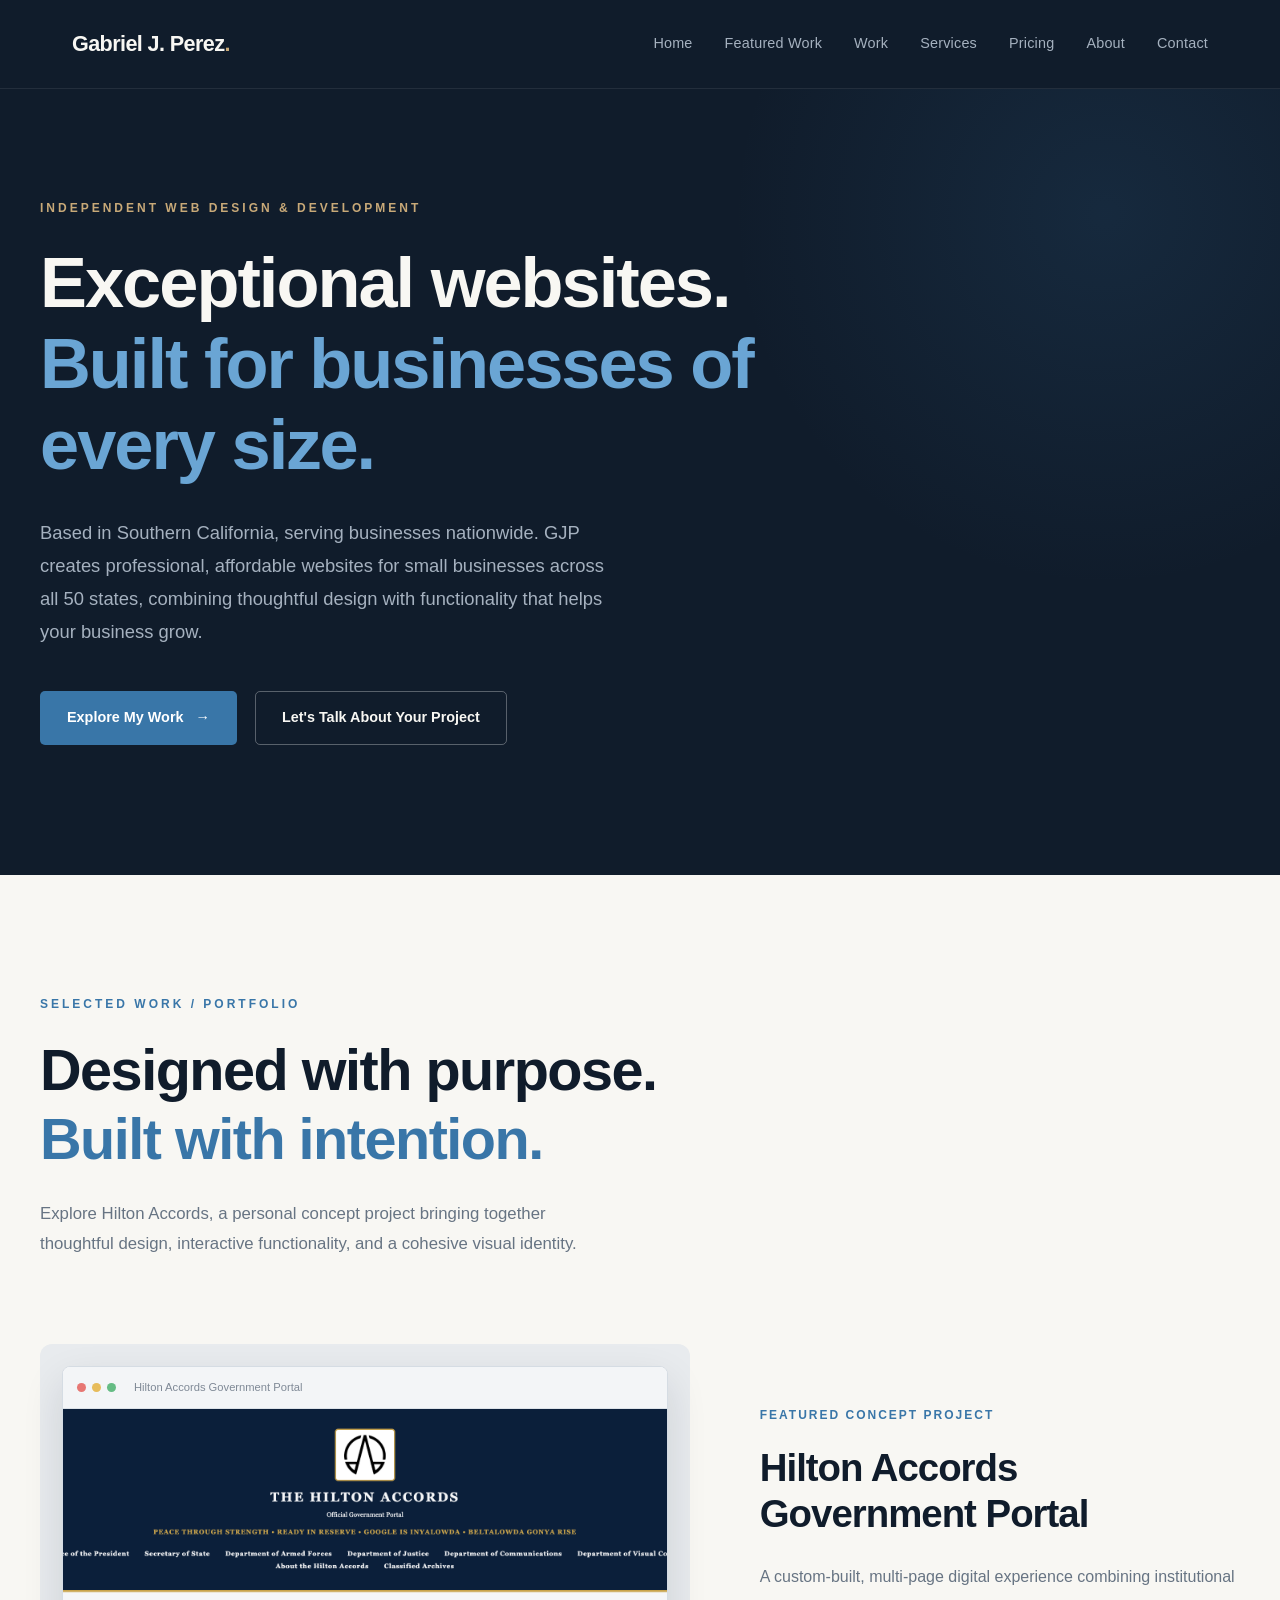
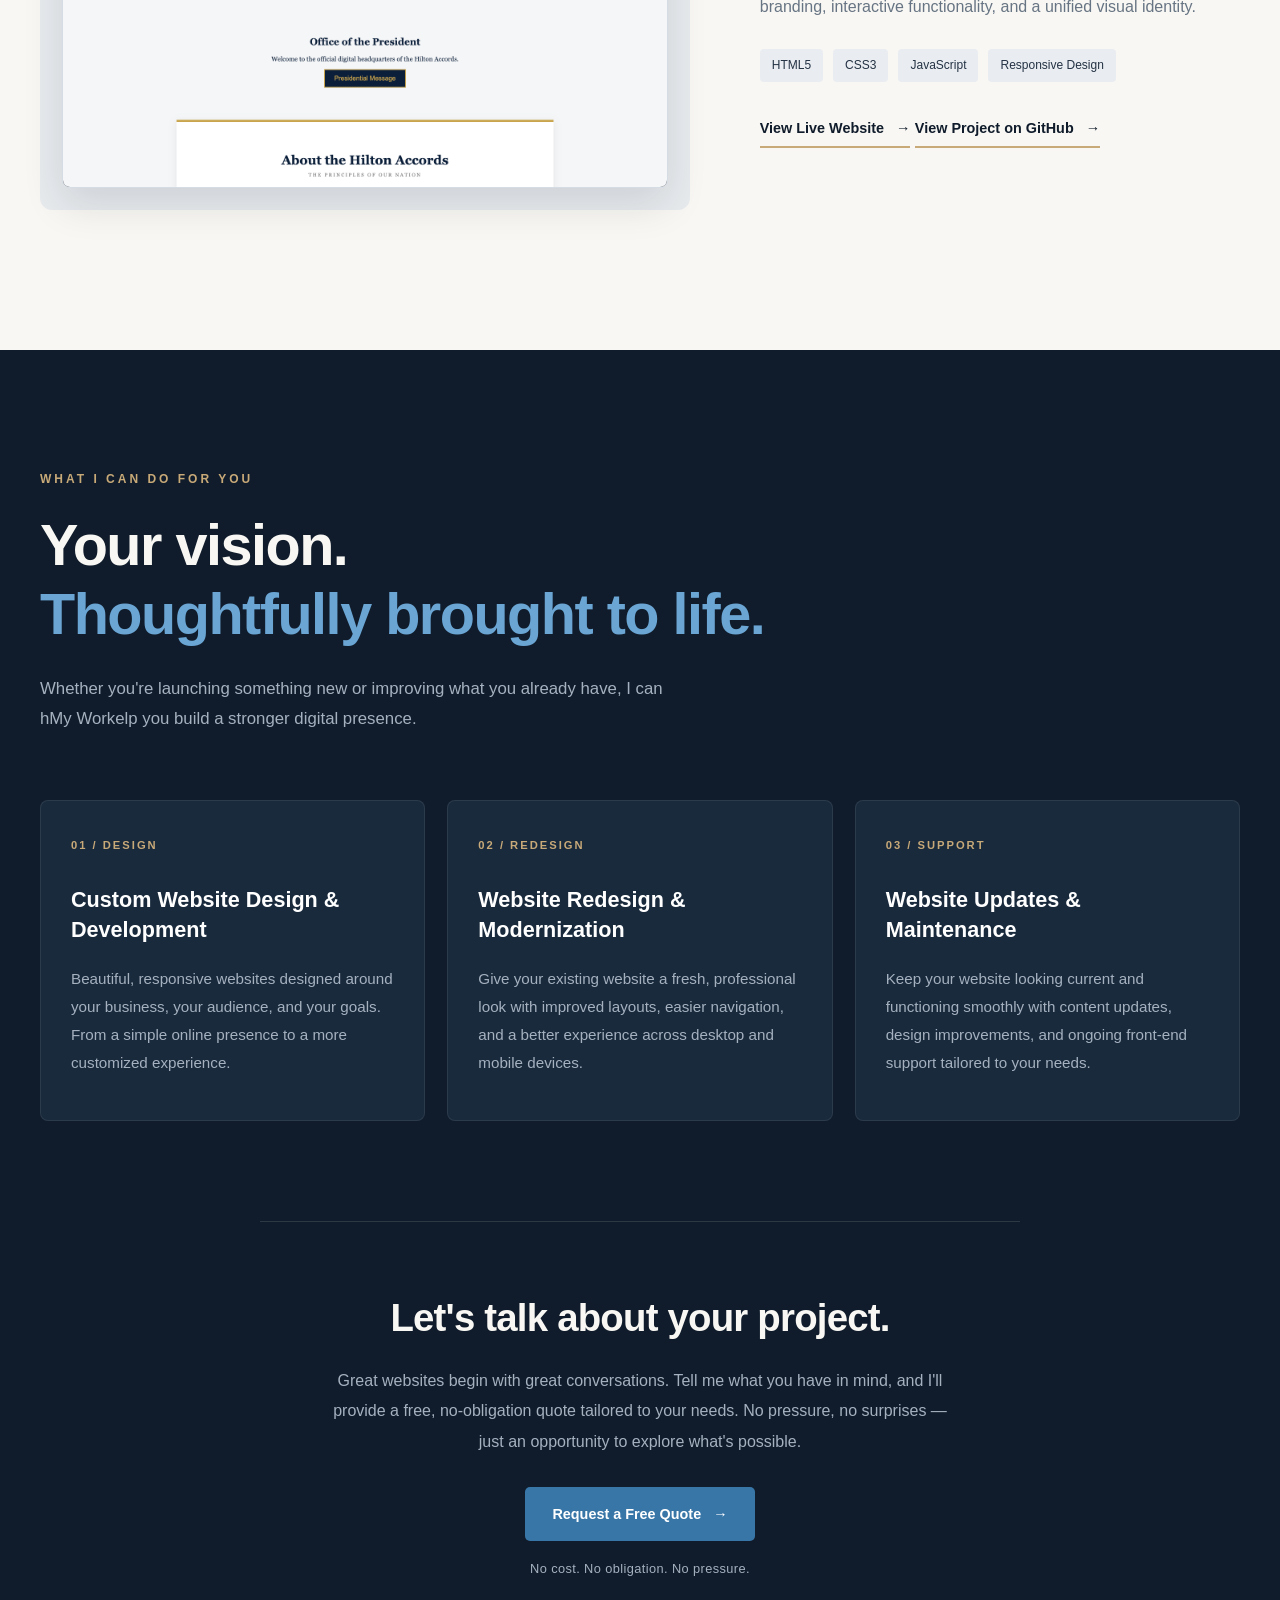
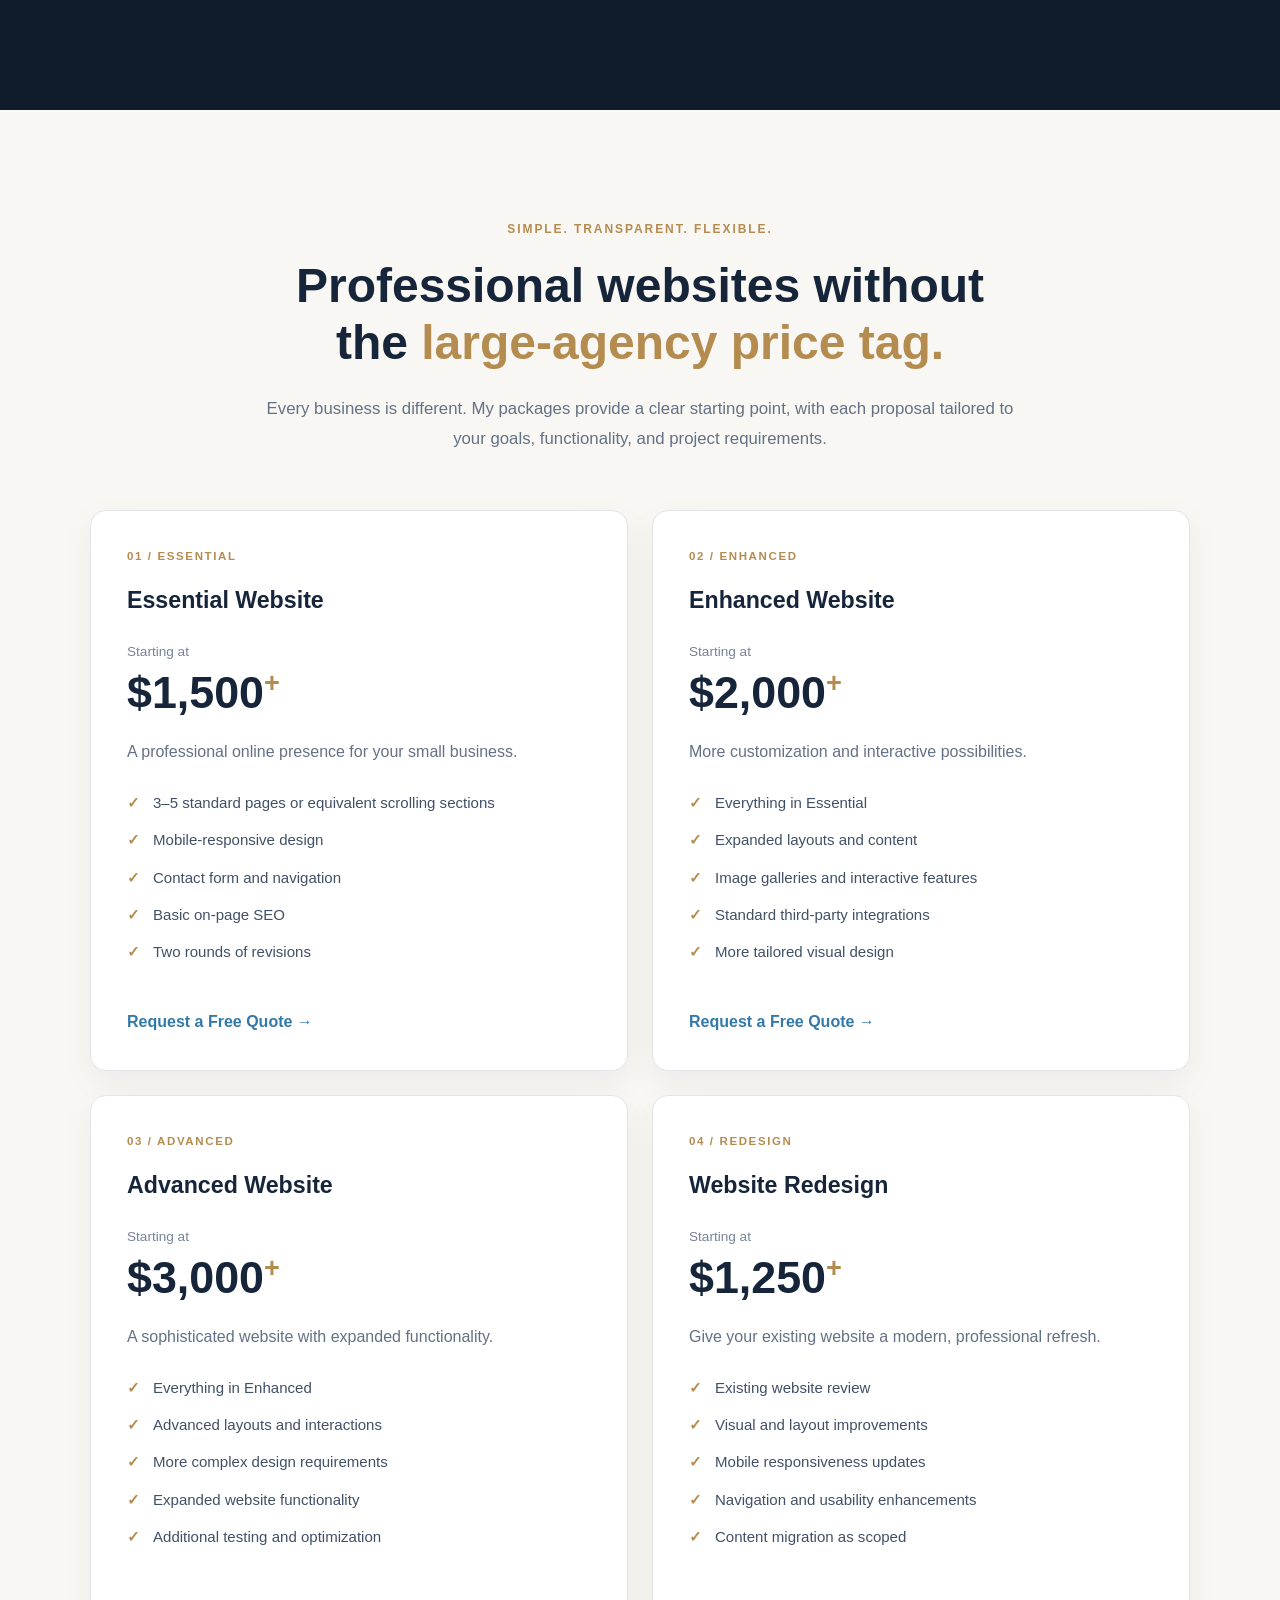
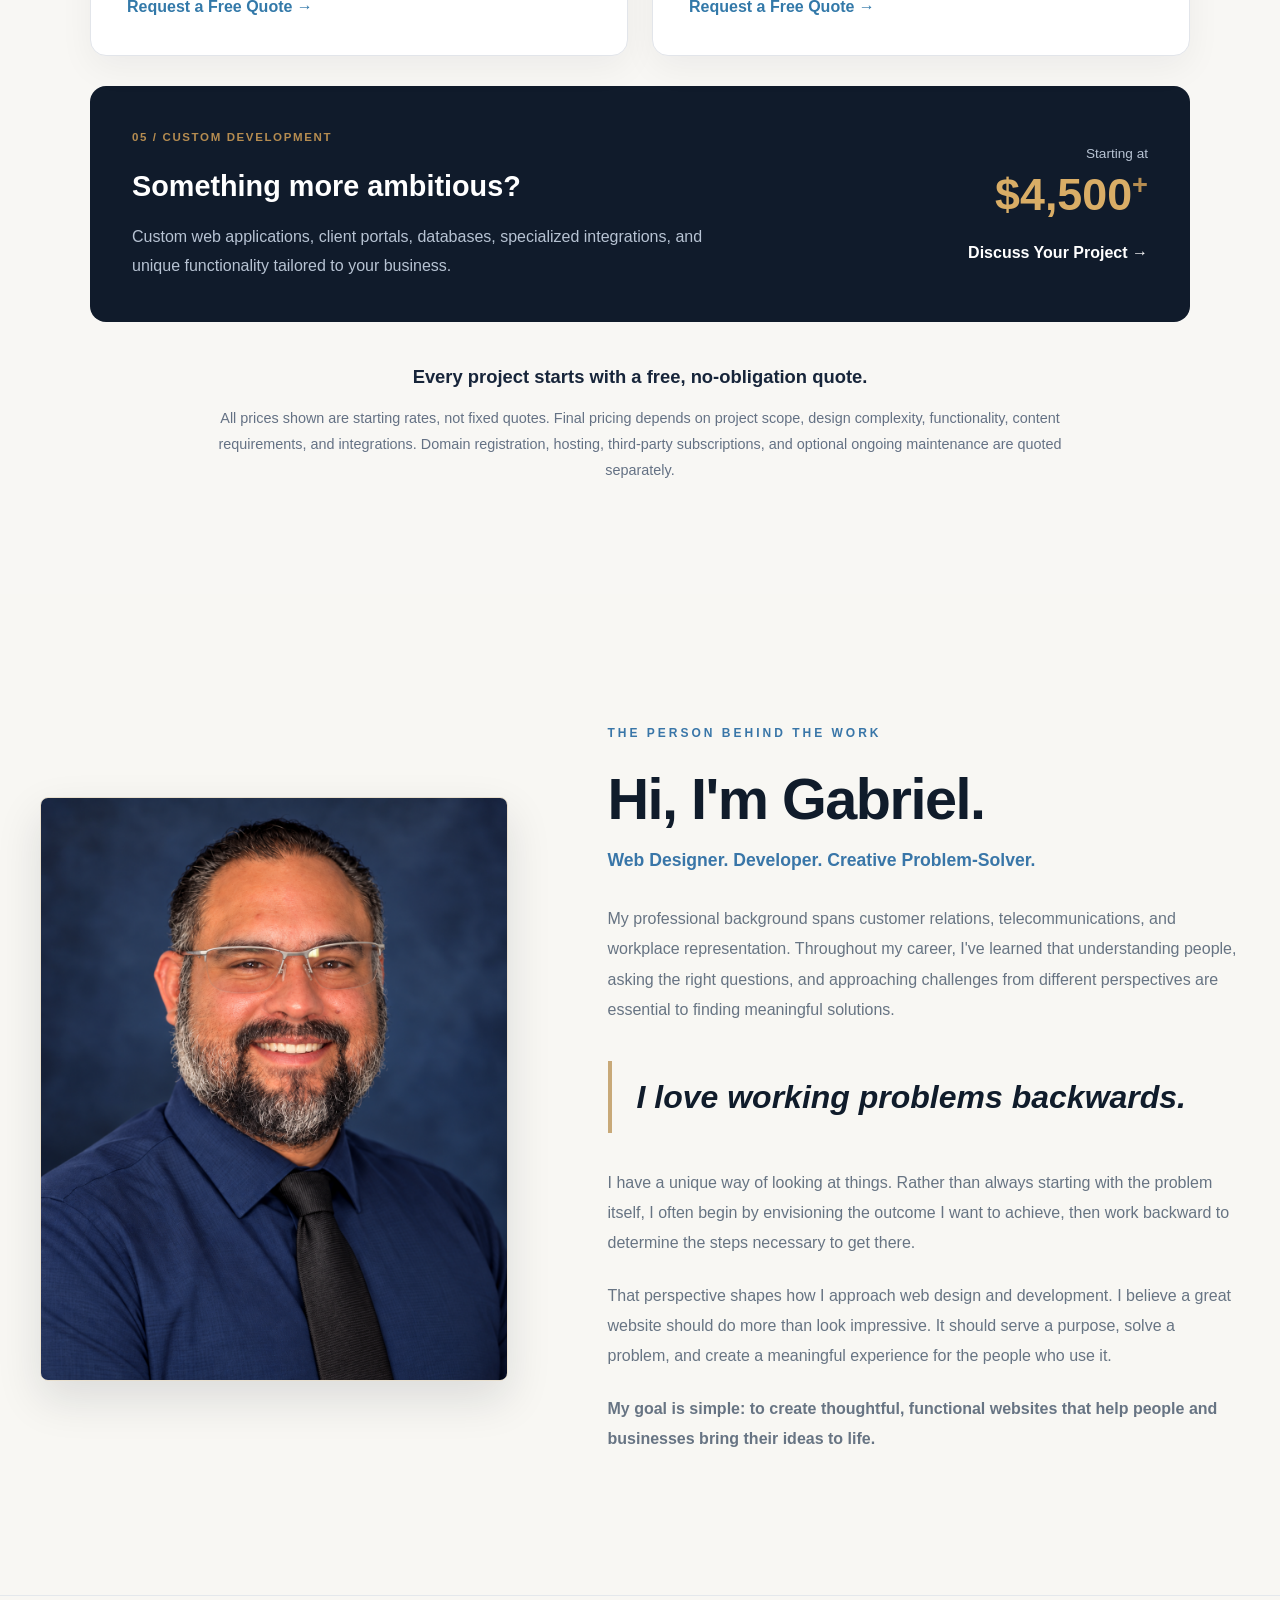
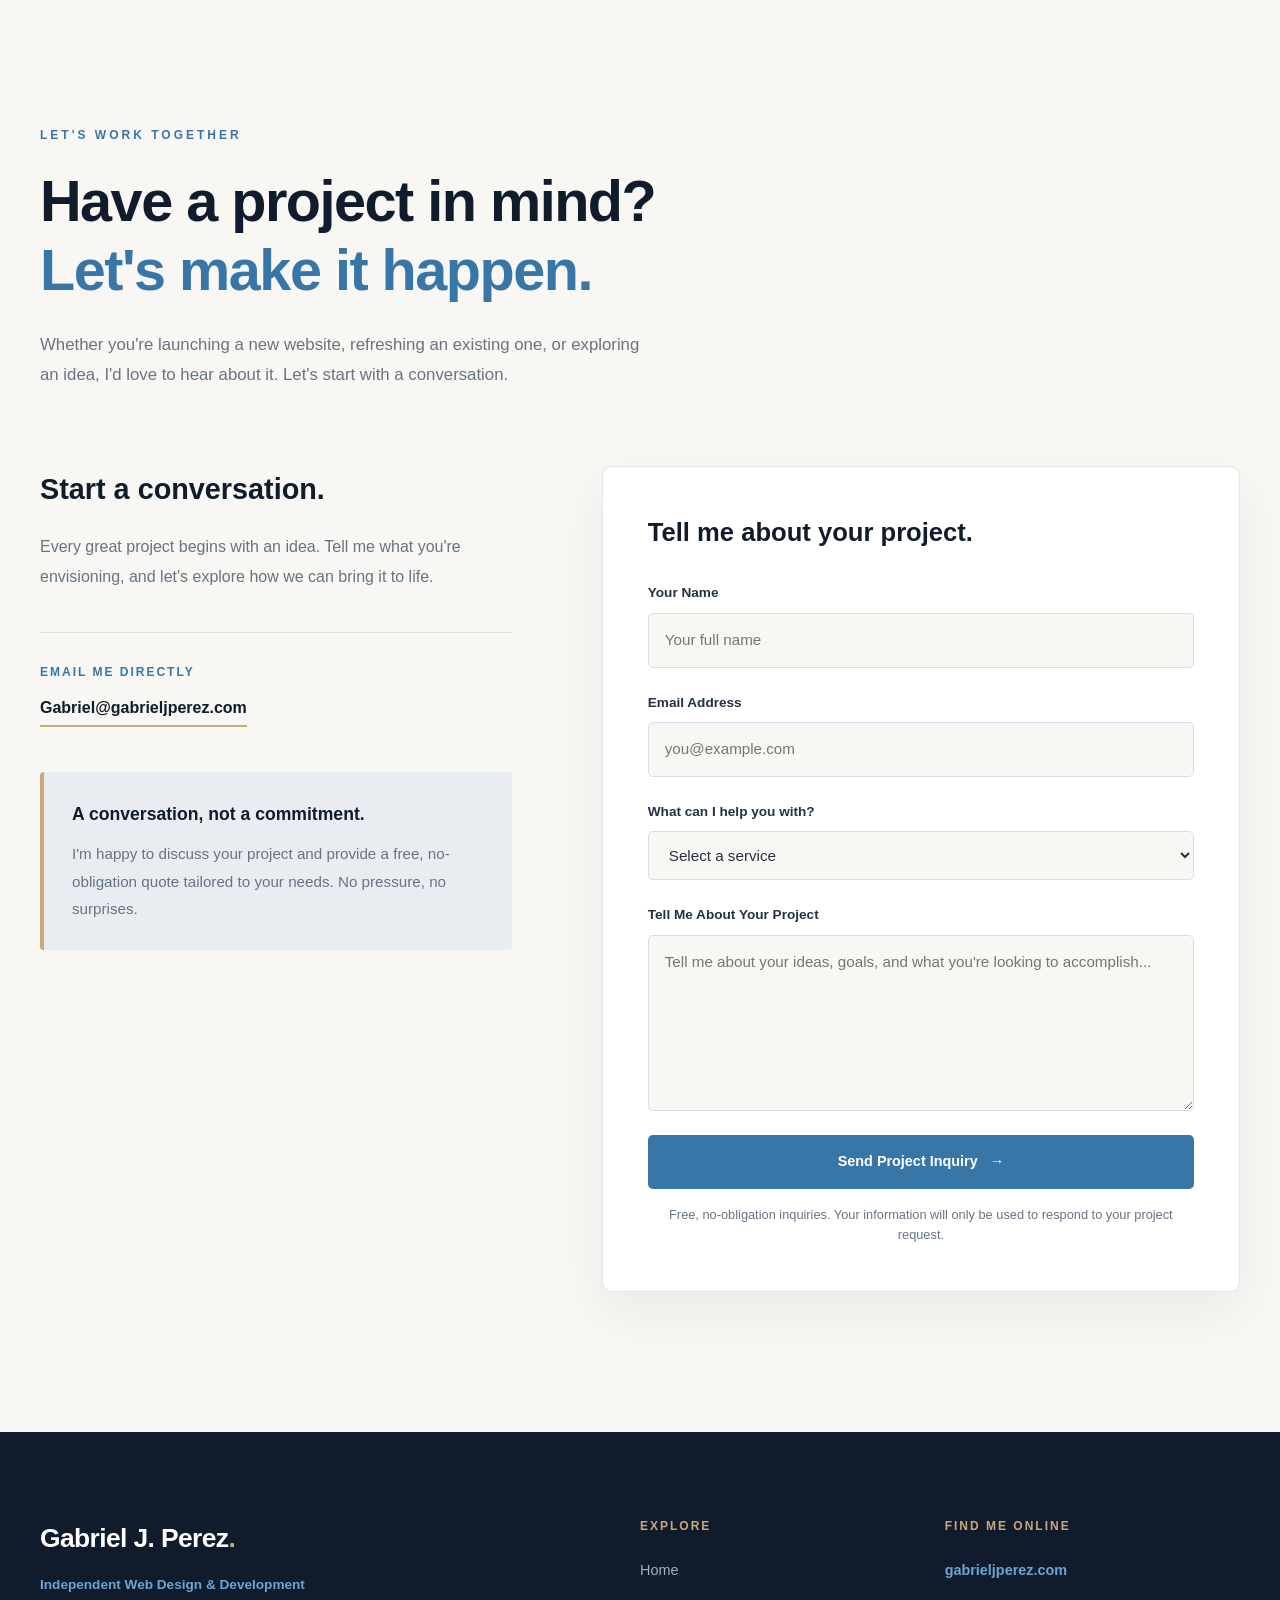
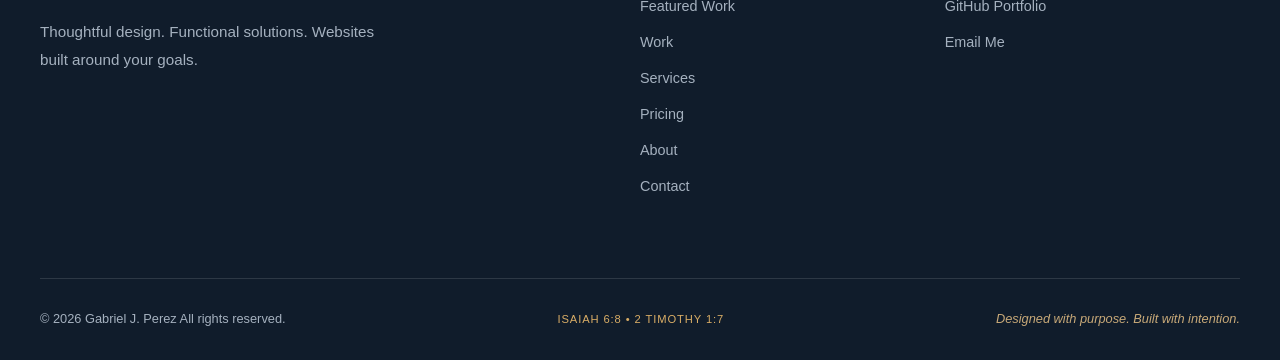
==== commit 5f456ef0: "Expand GJP SEO targeting to nationwide clients" ====
--- a/index.html
+++ b/index.html
@@ -31,8 +31,9 @@
     <meta name="viewport" content="width=device-width, initial-scale=1.0">
 
     <!-- Primary SEO Metadata -->
+
     <meta name="description"
-        content="GJP Web Design & Development creates affordable, professional websites for small businesses throughout Southern California. Custom website design, redesigns, and development starting at $1,500.">
+        content="GJP Web Design & Development creates affordable, professional websites for small businesses nationwide. Based in Southern California, serving clients across all 50 states. Custom website design, redesigns, and development starting at $1,500.">
 
     <link rel="canonical" href="https://gabrieljperez.com/">
 
@@ -59,9 +60,8 @@
     <meta name="twitter:image" content="https://gabrieljperez.com/images/social-preview.png">
 
 
-
-
-    <title>GJP Web Design & Development | Southern California</title>
+    <title>GJP Web Design & Development | Small Business Websites</title>
+
 
     <!-- External Stylesheet -->
     <link rel="stylesheet" href="style.css">
@@ -80,9 +80,9 @@
   "url": "https://gabrieljperez.com/",
   "description": "GJP Web Design & Development creates affordable, professional websites for small businesses. Services include custom website design, website redesigns, web development, and ongoing website support.",
   "areaServed": {
-    "@type": "Place",
-    "name": "Southern California"
-  },
+  "@type": "Country",
+  "name": "United States"
+},
   "hasOfferCatalog": {
     "@type": "OfferCatalog",
     "name": "Web Design & Development Services",
@@ -246,8 +246,10 @@
                     </h1>
 
                     <p class="hero-description">
-                        Beautiful design. Thoughtful functionality.
-                        A digital presence that works as hard as you do.
+                        Based in Southern California, serving businesses nationwide.
+                        GJP creates professional, affordable websites for small
+                        businesses across all 50 states, combining thoughtful
+                        design with functionality that helps your business grow.
                     </p>
 
                     <!-- Call-to-Action Links -->
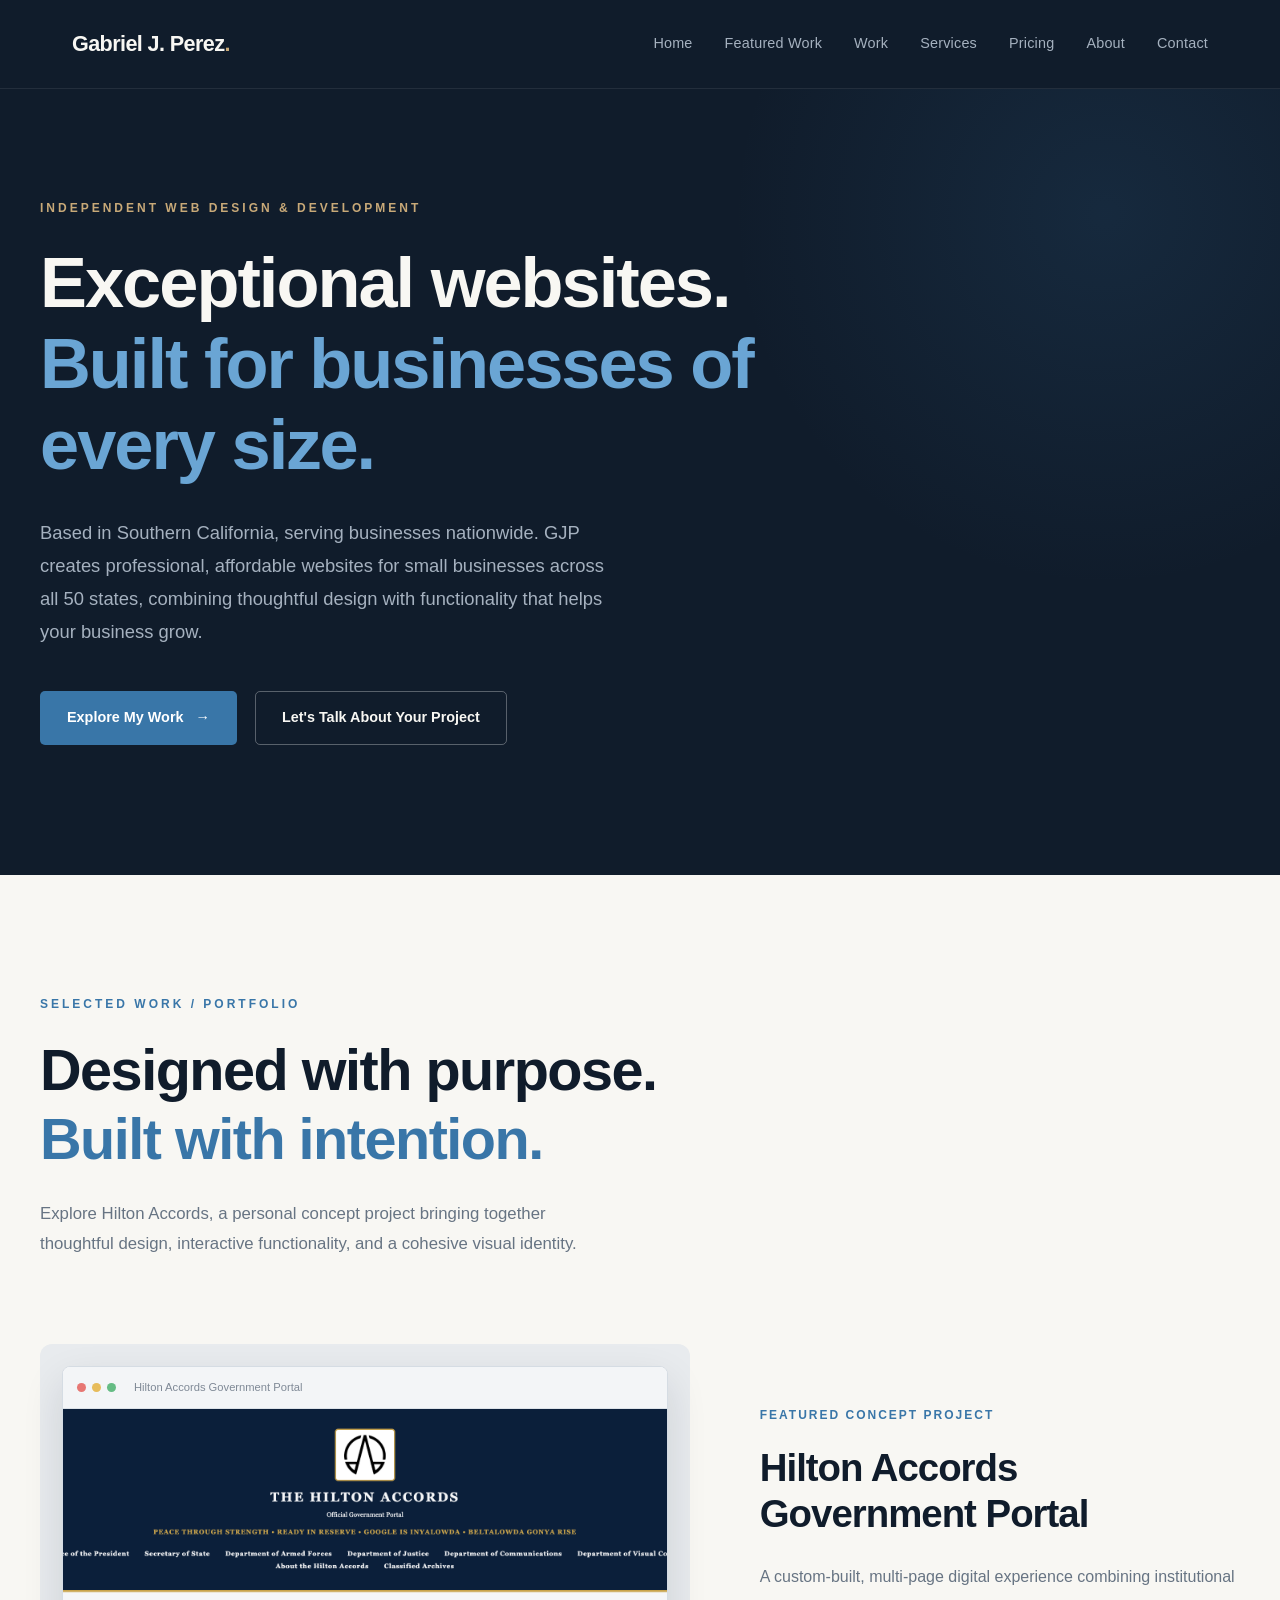
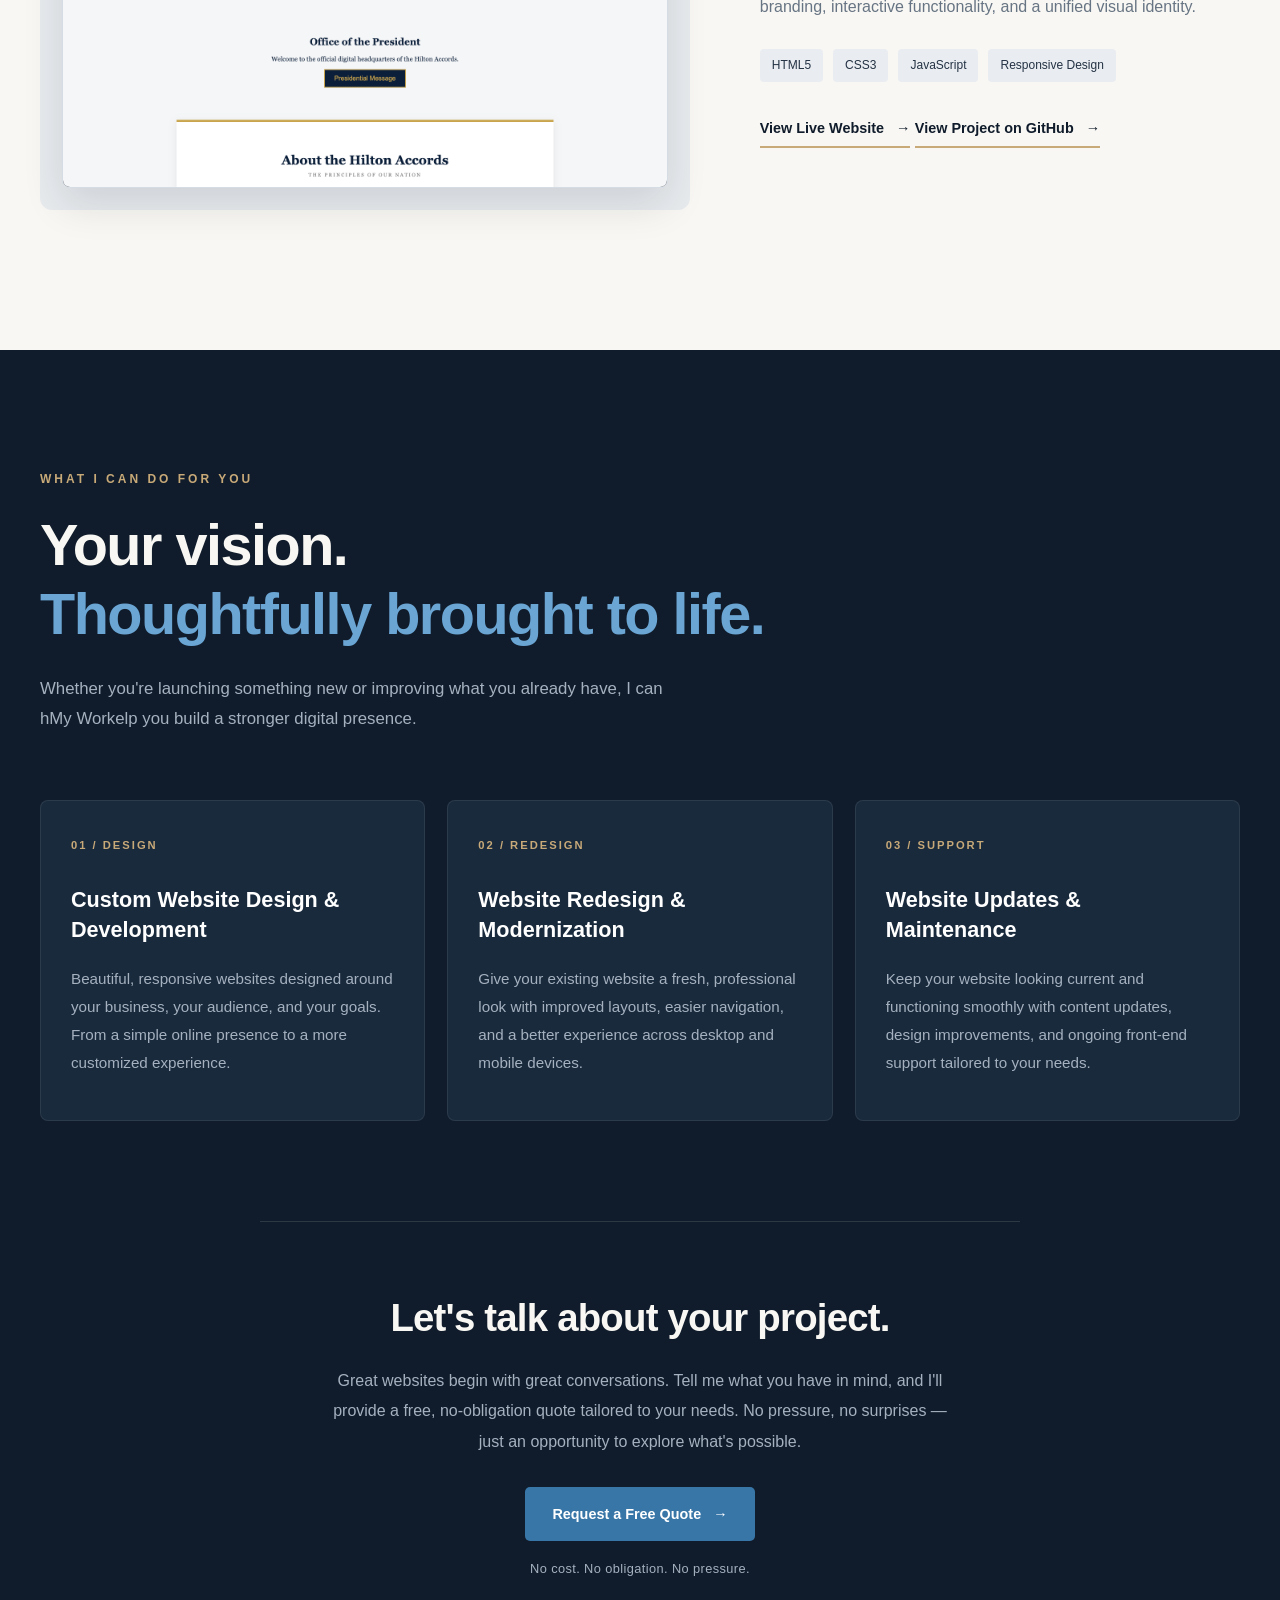
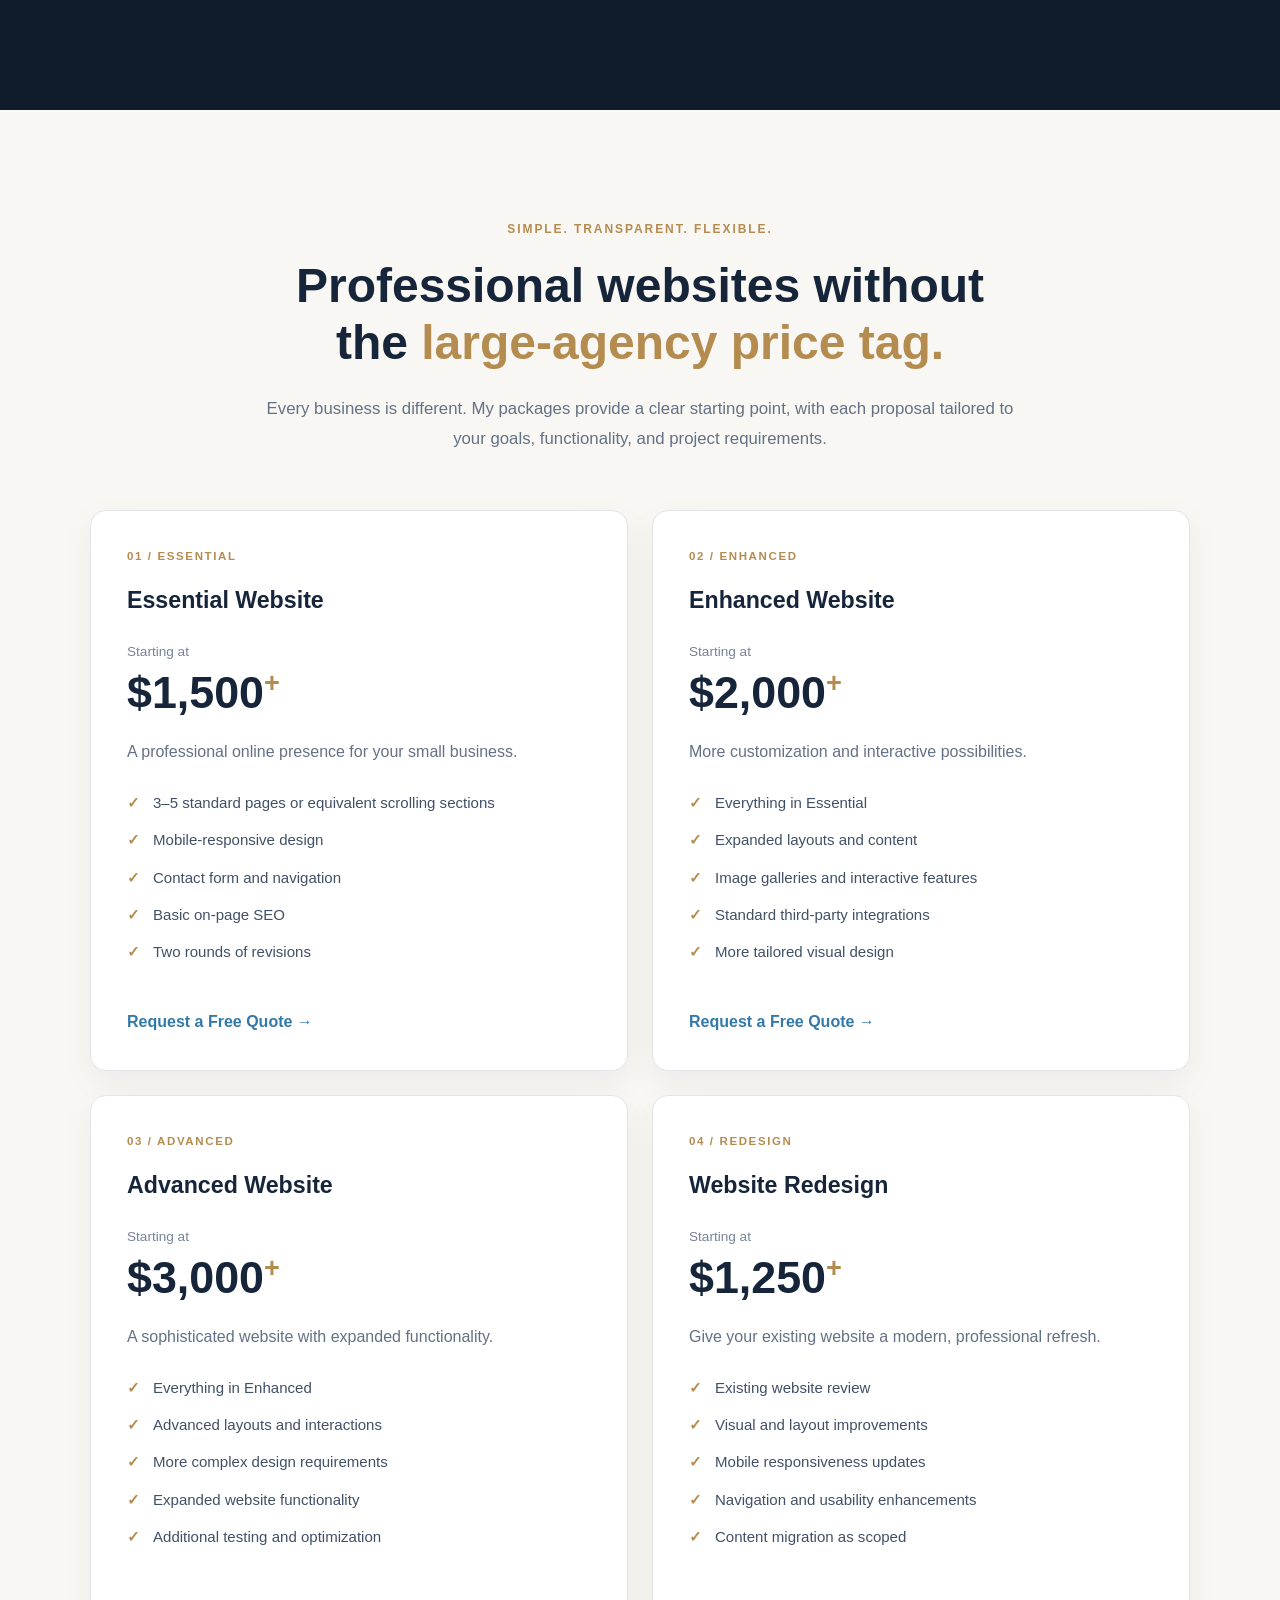
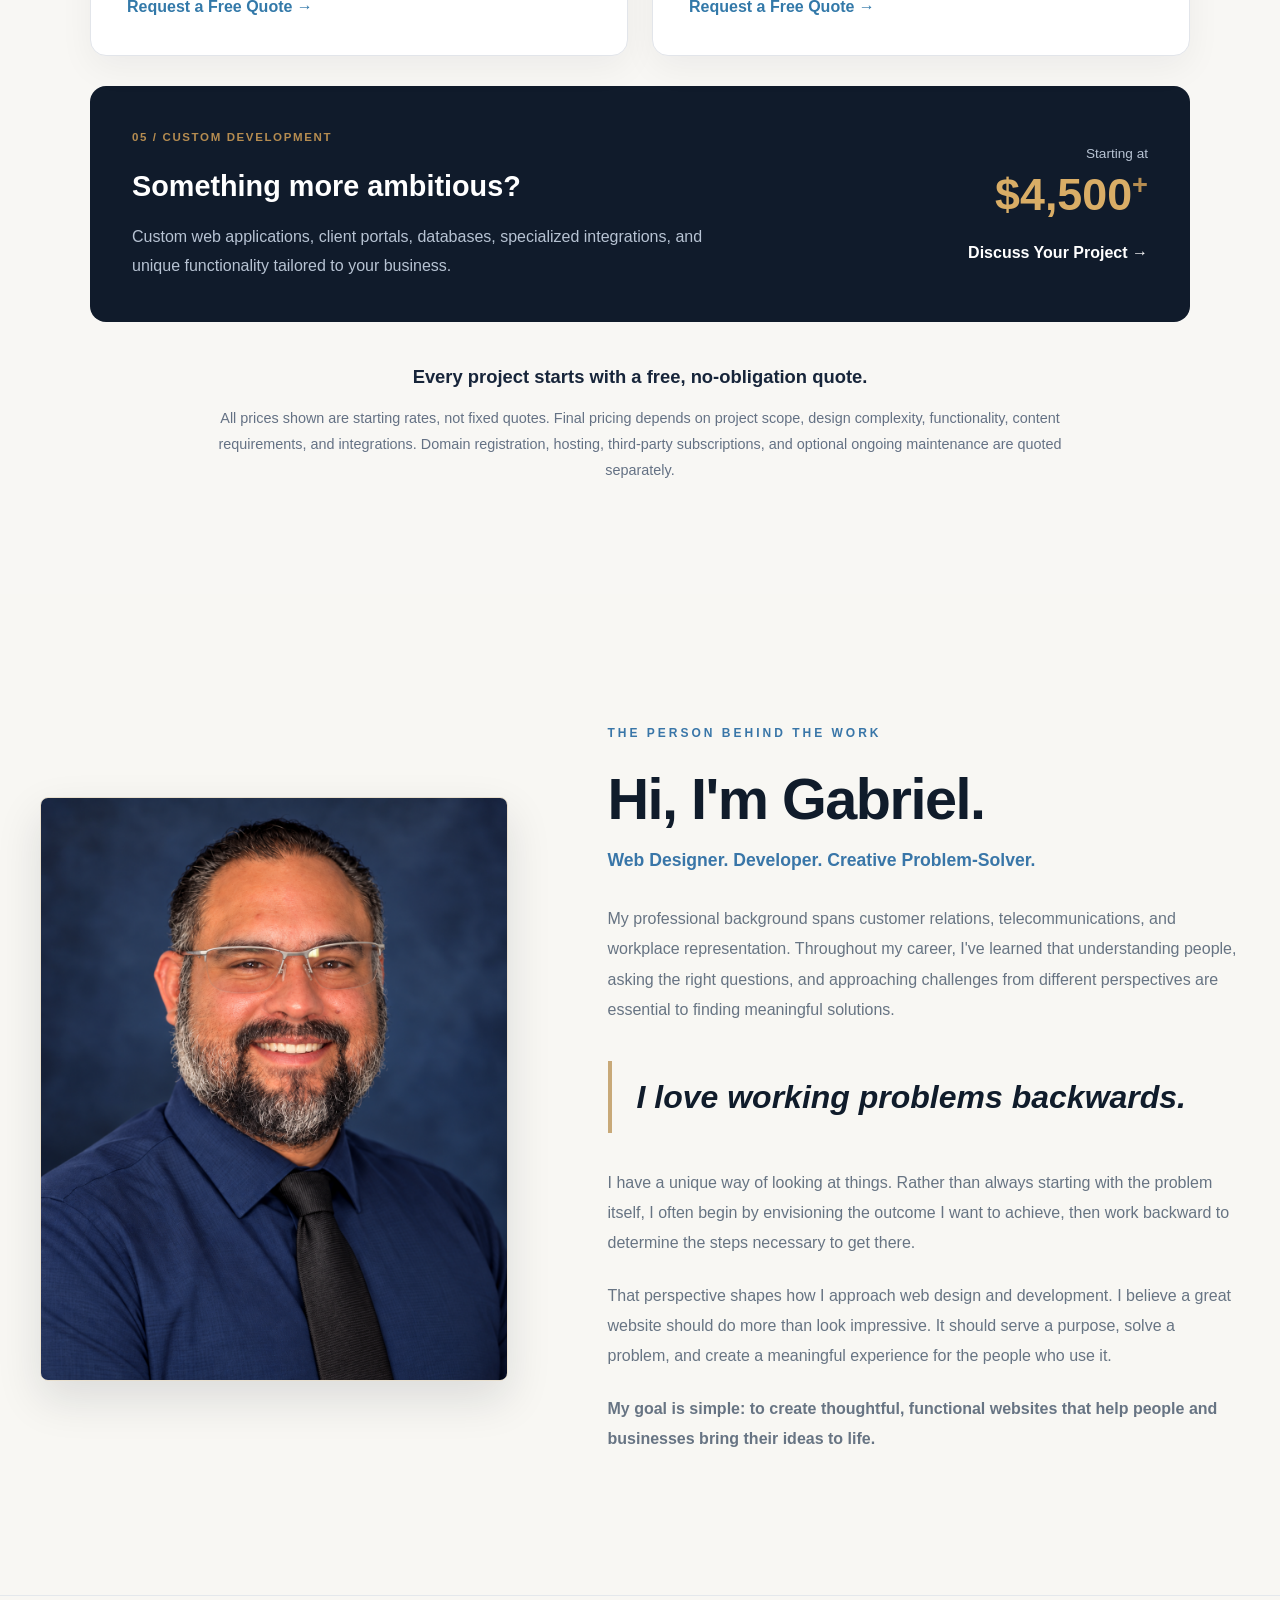
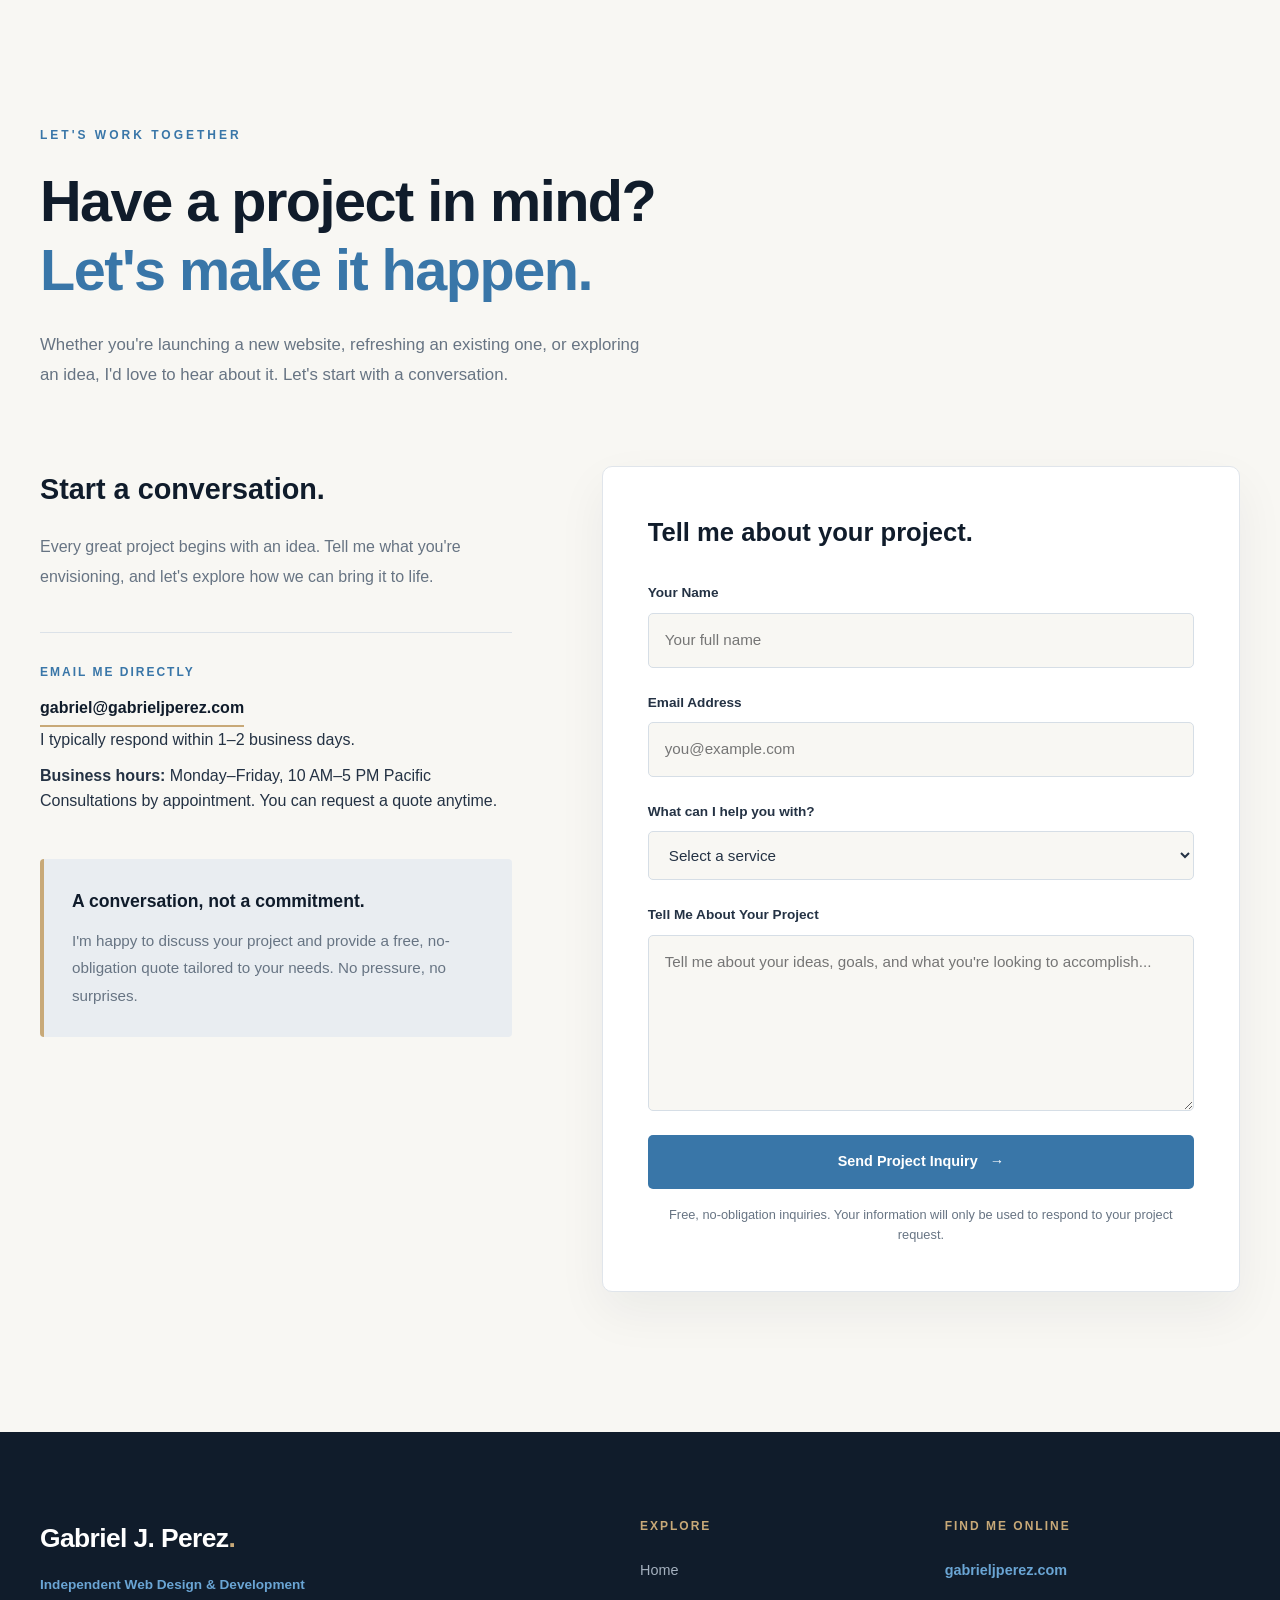
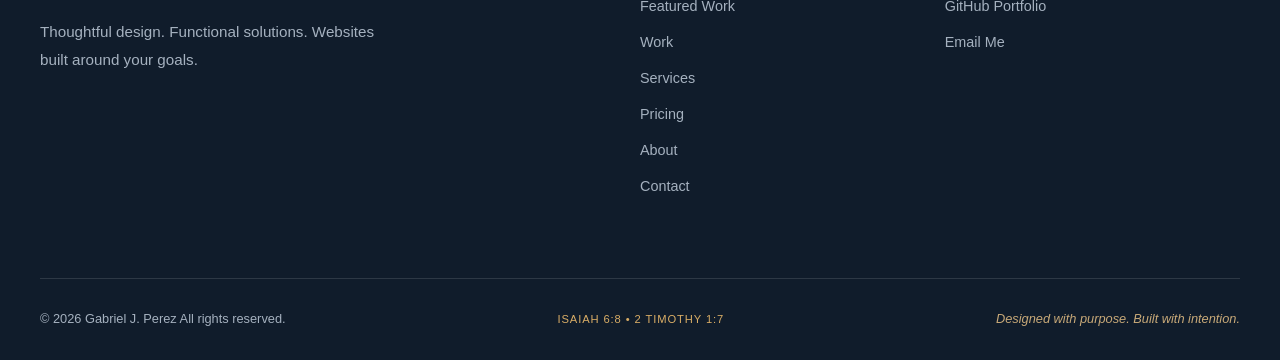
==== commit 57dbaf23: "Add business hours to the contact section" ====
--- a/index.html
+++ b/index.html
@@ -810,10 +810,18 @@
                                 EMAIL ME DIRECTLY
                             </p>
 
-                            <a href="mailto:Gabriel@gabrieljperez.com" class="contact-email">
-                                Gabriel@gabrieljperez.com
+                            <a href="mailto:gabriel@gabrieljperez.com" class="contact-email">
+                                gabriel@gabrieljperez.com
                             </a>
 
+                            <p class="contact-note">
+                                I typically respond within 1–2 business days.
+                            </p>
+
+                            <p class="contact-note" style="margin-top: 10px;">
+                                <strong>Business hours:</strong> Monday–Friday, 10 AM–5 PM Pacific<br>
+                                Consultations by appointment. You can request a quote anytime.
+                            </p>
                         </div>
 
                         <div class="contact-promise">
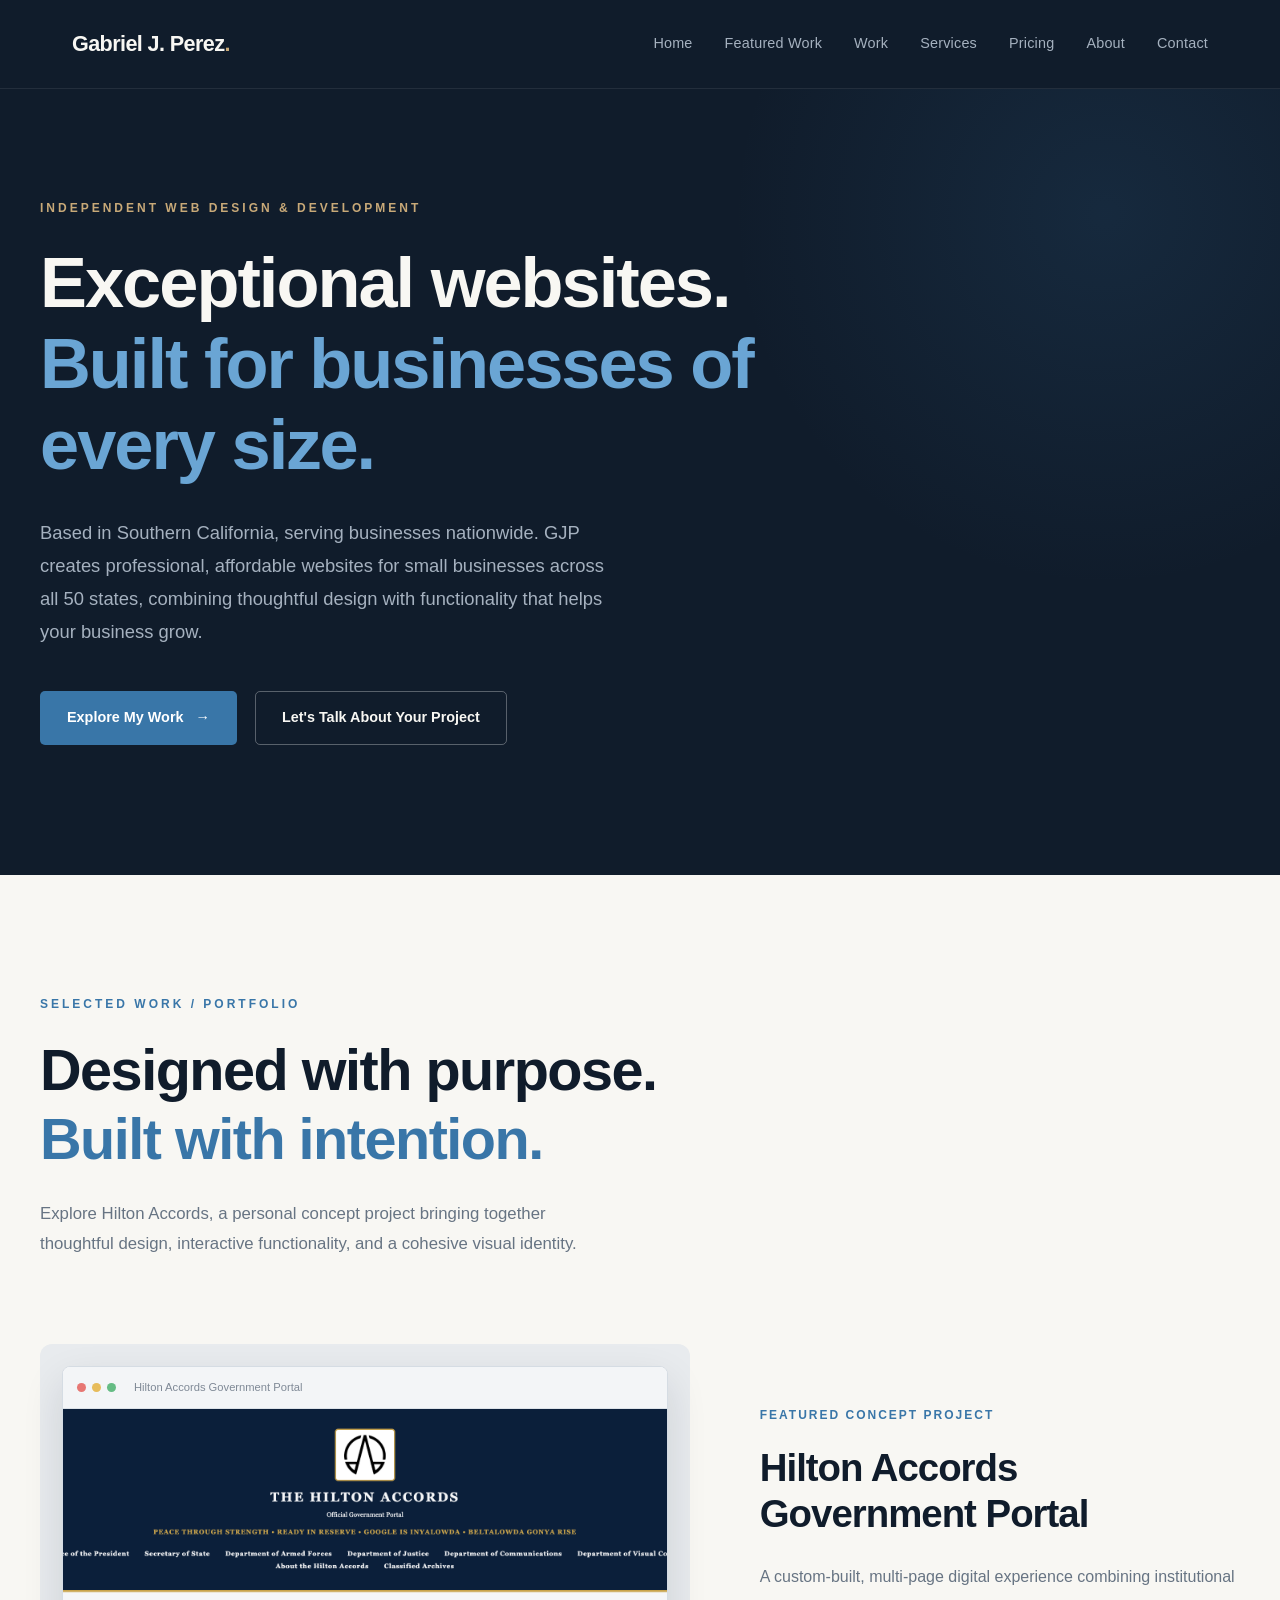
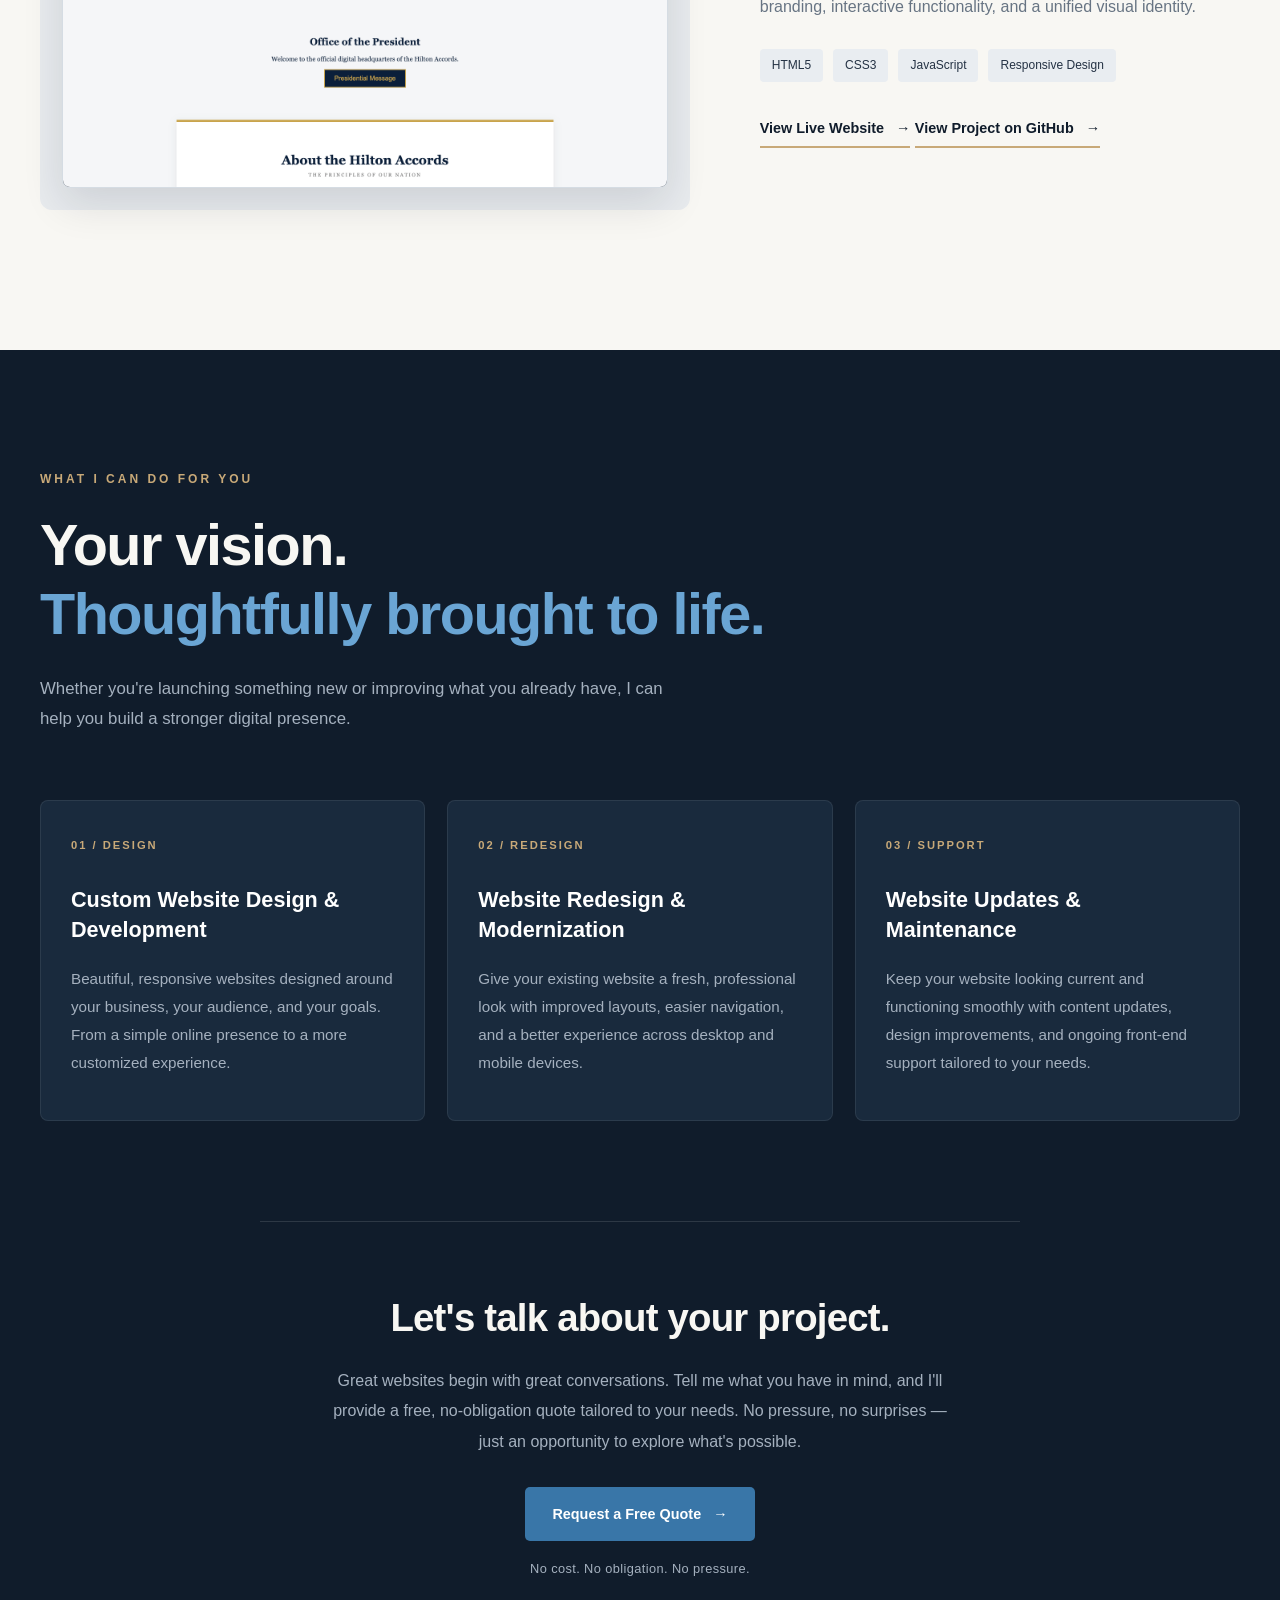
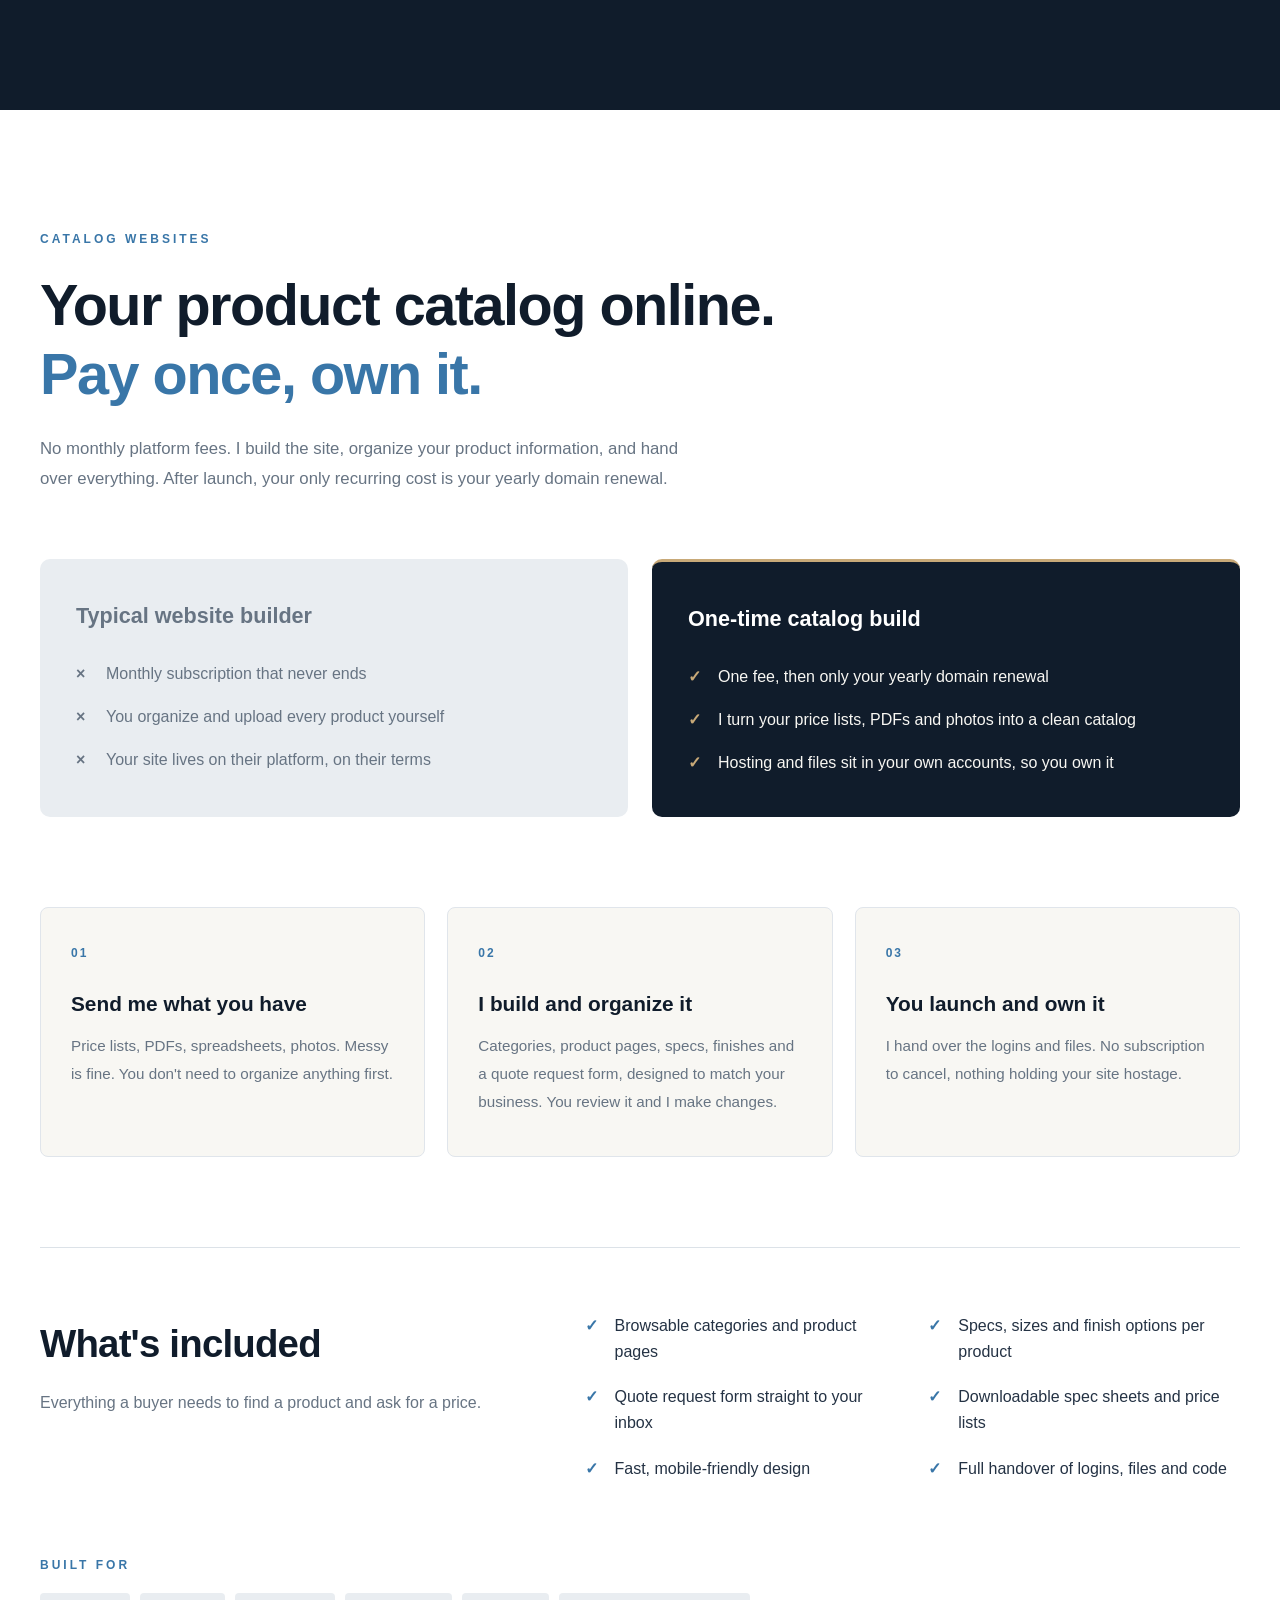
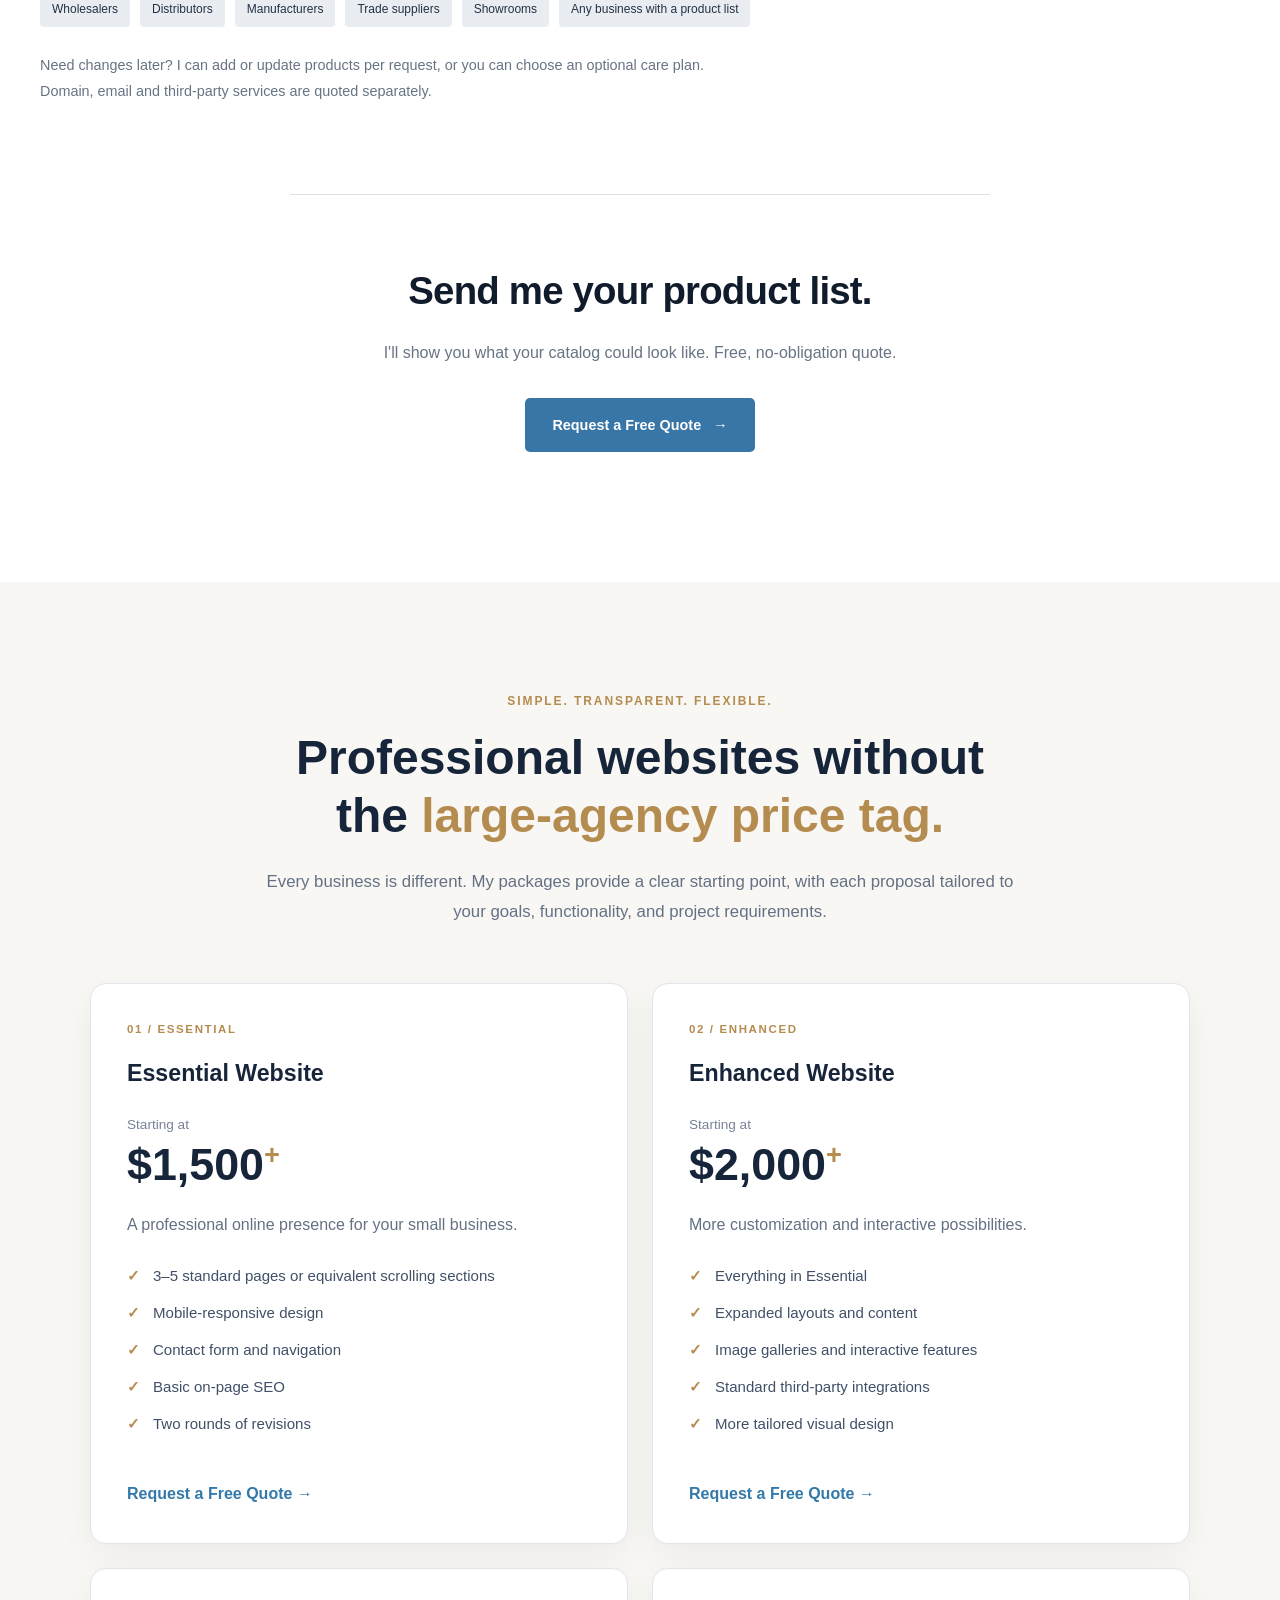
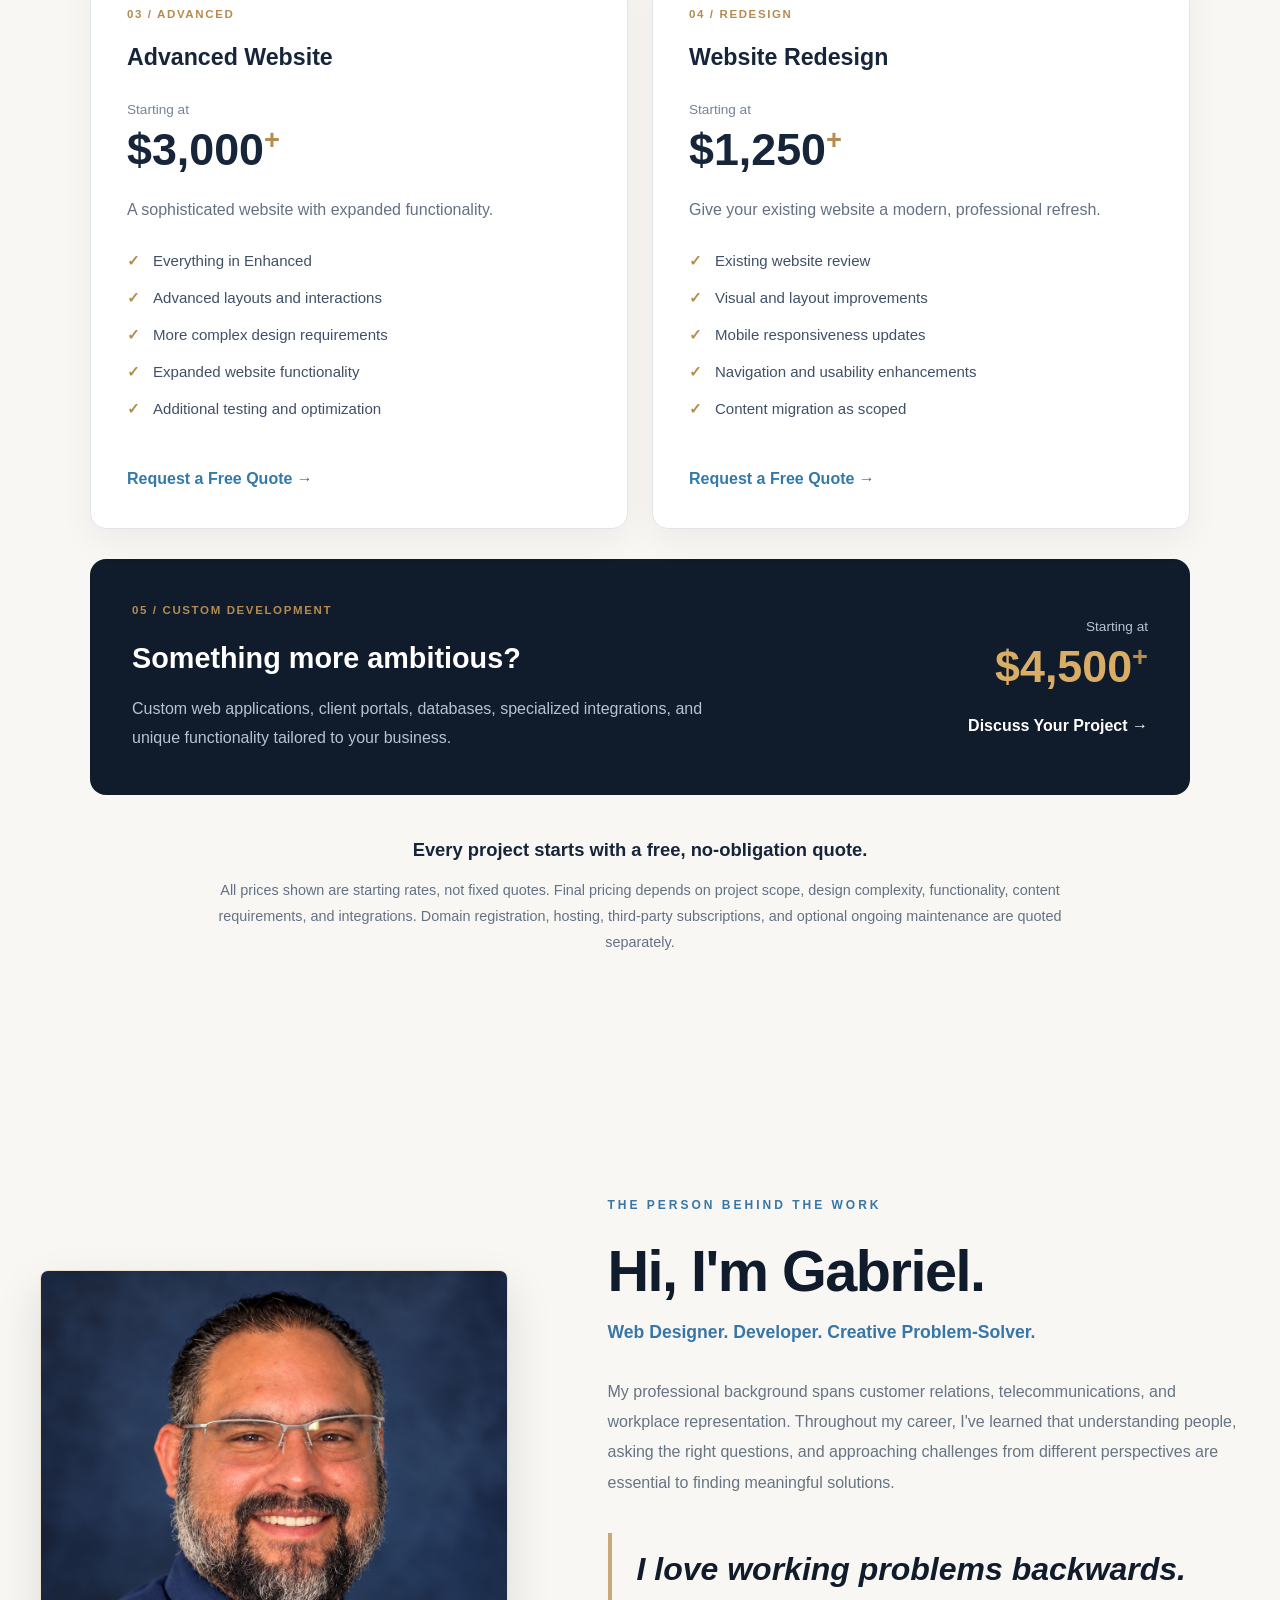
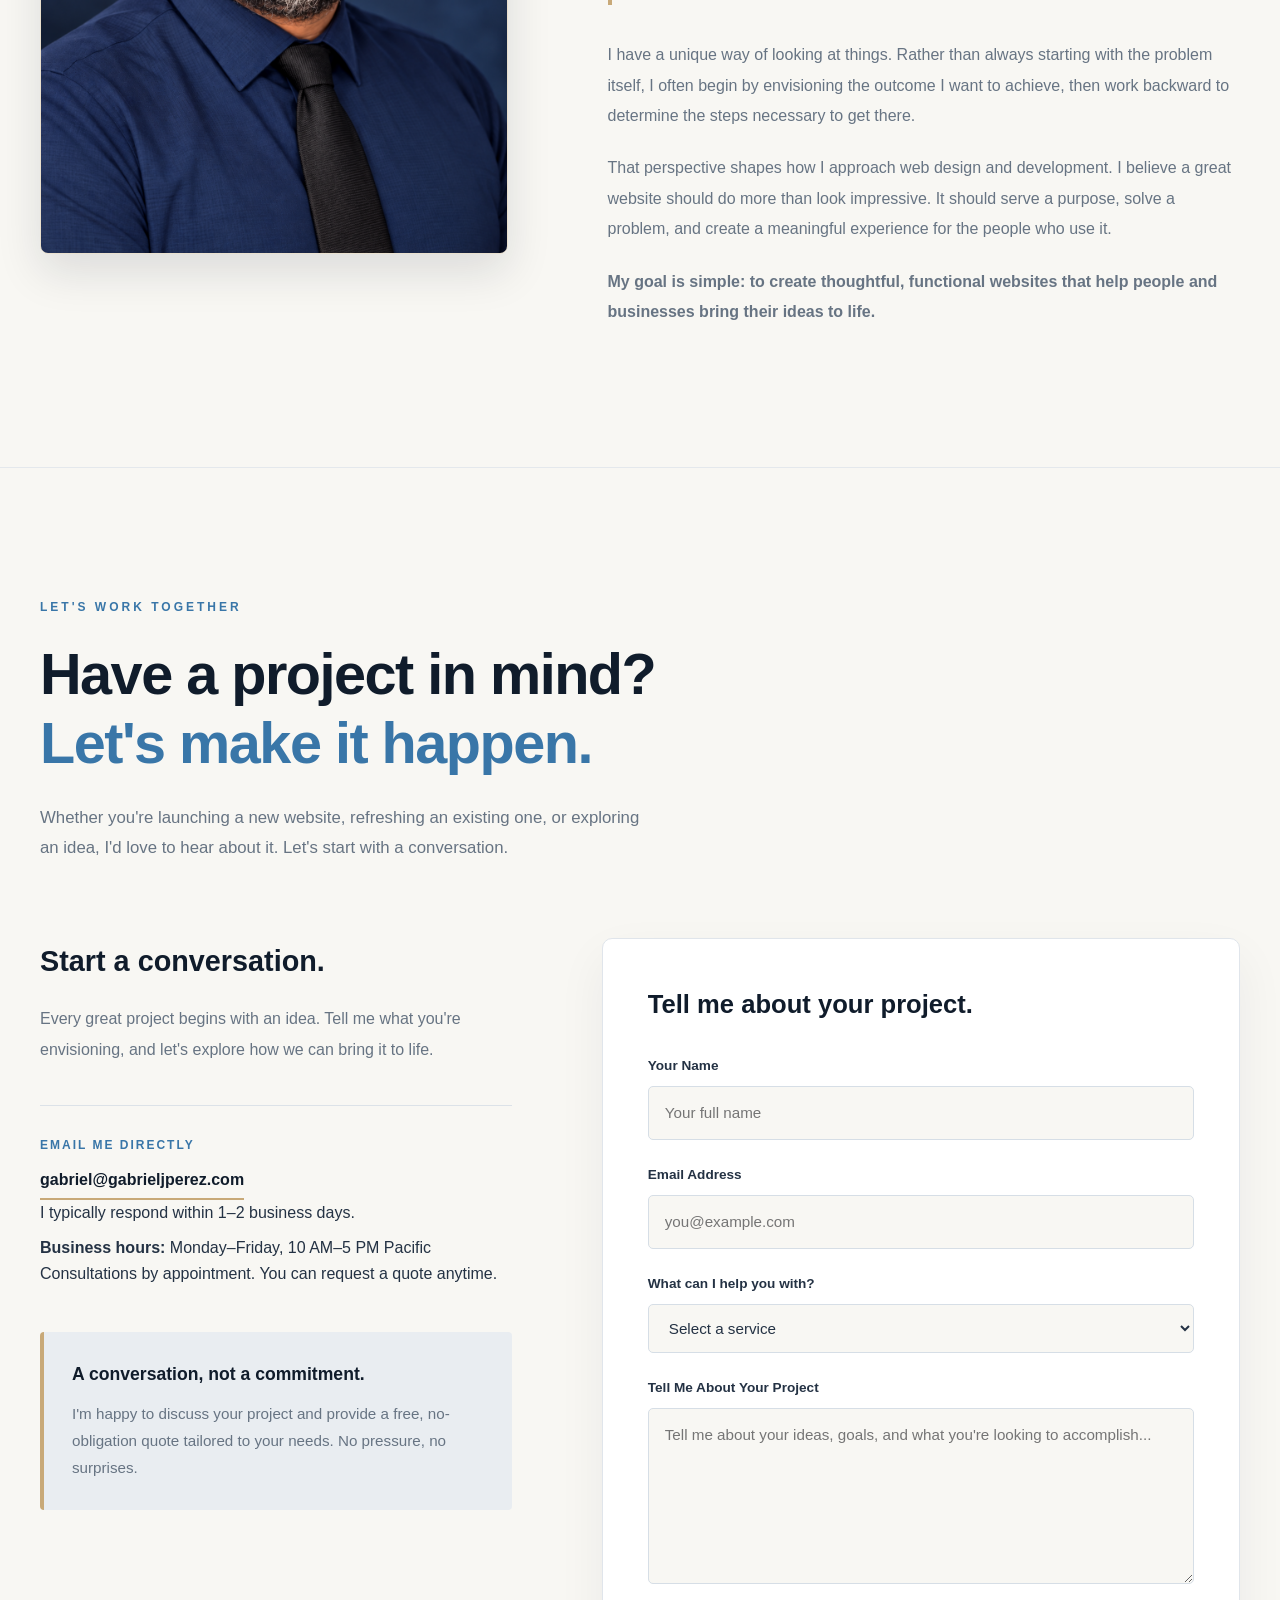
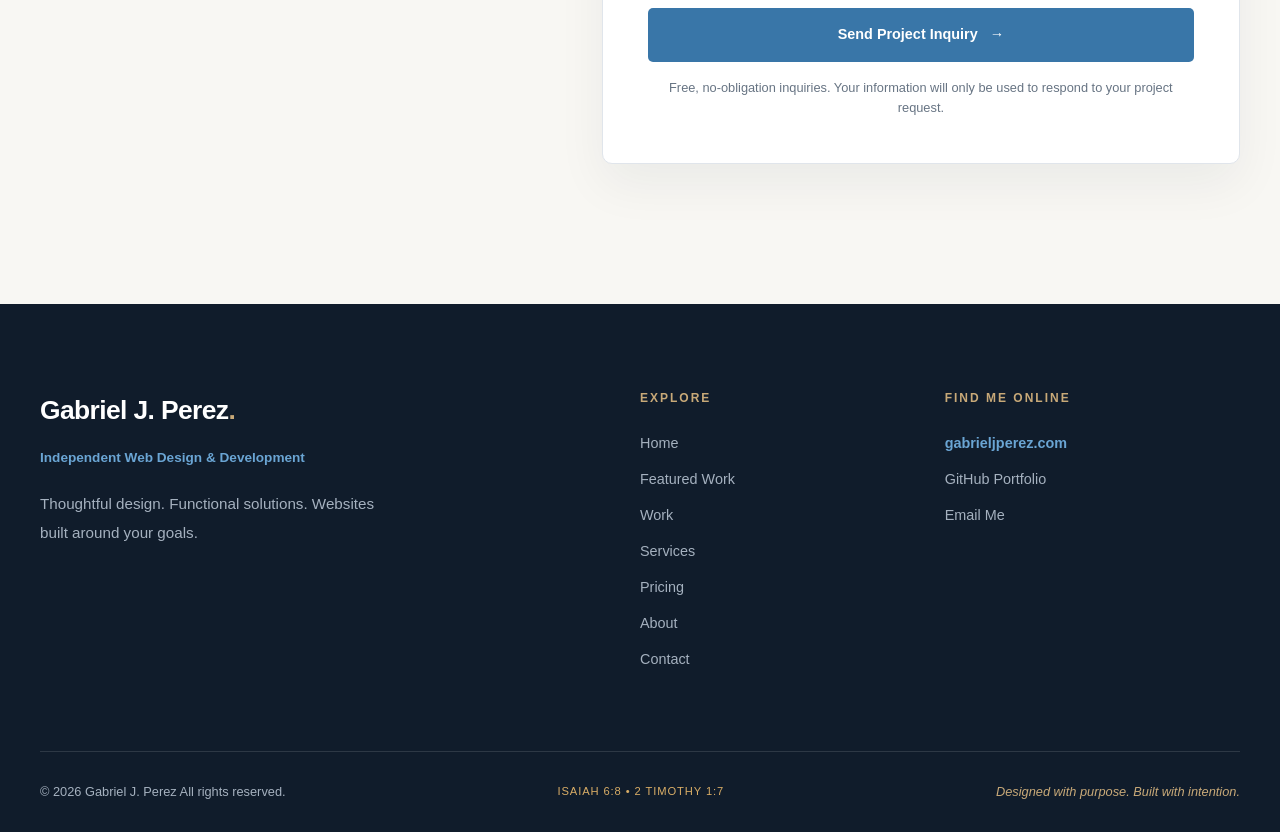
==== commit 818da773: "Add catalog website services section" ====
--- a/index.html
+++ b/index.html
@@ -412,7 +412,7 @@
 
                     <p class="services-description">
                         Whether you're launching something new or
-                        improving what you already have, I can h<a href="#work">My Work</a>elp
+                        improving what you already have, I can help
                         you build a stronger digital presence.
                     </p>
 
@@ -498,6 +498,157 @@
                     <p class="cta-reassurance">
                         No cost. No obligation. No pressure.
                     </p>
+
+                </div>
+
+            </div>
+
+        </section>
+
+        <!-- ===================================== -->
+        <!-- CATALOG WEBSITES SECTION              -->
+        <!-- ===================================== -->
+
+        <section id="catalog" class="catalog" aria-labelledby="catalog-title">
+
+            <div class="catalog-container">
+
+                <!-- Section Introduction -->
+                <div class="catalog-intro">
+
+                    <p class="section-eyebrow">
+                        CATALOG WEBSITES
+                    </p>
+
+                    <h2 id="catalog-title">
+                        Your product catalog online.
+                        <span>Pay once, own it.</span>
+                    </h2>
+
+                    <p class="catalog-description">
+                        No monthly platform fees. I build the site, organize
+                        your product information, and hand over everything.
+                        After launch, your only recurring cost is your yearly
+                        domain renewal.
+                    </p>
+
+                </div>
+
+                <!-- Comparison -->
+                <div class="catalog-compare">
+
+                    <article class="catalog-card catalog-card-typical">
+                        <h3>Typical website builder</h3>
+                        <ul>
+                            <li>Monthly subscription that never ends</li>
+                            <li>You organize and upload every product yourself</li>
+                            <li>Your site lives on their platform, on their terms</li>
+                        </ul>
+                    </article>
+
+                    <article class="catalog-card catalog-card-onetime">
+                        <h3>One-time catalog build</h3>
+                        <ul>
+                            <li>One fee, then only your yearly domain renewal</li>
+                            <li>I turn your price lists, PDFs and photos into a clean catalog</li>
+                            <li>Hosting and files sit in your own accounts, so you own it</li>
+                        </ul>
+                    </article>
+
+                </div>
+
+                <!-- How It Works -->
+                <div class="catalog-steps">
+
+                    <article class="catalog-step">
+                        <p class="catalog-step-number">01</p>
+                        <h3>Send me what you have</h3>
+                        <p>
+                            Price lists, PDFs, spreadsheets, photos. Messy is
+                            fine. You don't need to organize anything first.
+                        </p>
+                    </article>
+
+                    <article class="catalog-step">
+                        <p class="catalog-step-number">02</p>
+                        <h3>I build and organize it</h3>
+                        <p>
+                            Categories, product pages, specs, finishes and a
+                            quote request form, designed to match your
+                            business. You review it and I make changes.
+                        </p>
+                    </article>
+
+                    <article class="catalog-step">
+                        <p class="catalog-step-number">03</p>
+                        <h3>You launch and own it</h3>
+                        <p>
+                            I hand over the logins and files. No subscription
+                            to cancel, nothing holding your site hostage.
+                        </p>
+                    </article>
+
+                </div>
+
+                <!-- What's Included -->
+                <div class="catalog-included">
+
+                    <div class="catalog-included-intro">
+                        <h3>What's included</h3>
+                        <p>
+                            Everything a buyer needs to find a product and
+                            ask for a price.
+                        </p>
+                    </div>
+
+                    <ul class="catalog-included-list">
+                        <li>Browsable categories and product pages</li>
+                        <li>Specs, sizes and finish options per product</li>
+                        <li>Quote request form straight to your inbox</li>
+                        <li>Downloadable spec sheets and price lists</li>
+                        <li>Fast, mobile-friendly design</li>
+                        <li>Full handover of logins, files and code</li>
+                    </ul>
+
+                </div>
+
+                <!-- Who It's For -->
+                <div class="catalog-for">
+
+                    <p class="catalog-for-label">BUILT FOR</p>
+
+                    <div class="project-technologies">
+                        <span>Wholesalers</span>
+                        <span>Distributors</span>
+                        <span>Manufacturers</span>
+                        <span>Trade suppliers</span>
+                        <span>Showrooms</span>
+                        <span>Any business with a product list</span>
+                    </div>
+
+                    <p class="catalog-note">
+                        Need changes later? I can add or update products per
+                        request, or you can choose an optional care plan.
+                        Domain, email and third-party services are quoted
+                        separately.
+                    </p>
+
+                </div>
+
+                <!-- Call To Action -->
+                <div class="catalog-cta">
+
+                    <h3>Send me your product list.</h3>
+
+                    <p>
+                        I'll show you what your catalog could look like.
+                        Free, no-obligation quote.
+                    </p>
+
+                    <a href="#contact" class="btn btn-primary" data-package="catalog">
+                        Request a Free Quote
+                        <span aria-hidden="true">&rarr;</span>
+                    </a>
 
                 </div>
 
@@ -904,6 +1055,10 @@
                                     Custom Web Development - Starting at $4,500+
                                 </option>
 
+                                <option value="catalog">
+                                    Catalog Website - Quote on request
+                                </option>
+
                                 <option value="maintenance">
                                     Website Updates &amp; Maintenance
                                 </option>
@@ -998,9 +1153,6 @@
         </section>
 
 
-        </section>
-
-
         <!-- ======================================== -->
         <!-- SITE FOOTER                            -->
         <!-- ======================================== -->
@@ -1133,7 +1285,7 @@
 
         document.addEventListener("DOMContentLoaded", () => {
             const packageLinks = document.querySelectorAll(
-                ".pricing-link[data-package]"
+                "[data-package]"
             );
 
             const projectType = document.getElementById("project-type");
--- a/style.css
+++ b/style.css
@@ -1,4 +1,3 @@
-
 /* ======================================== */
 /* GABRIEL J. PEREZ                         */
 /* WEB DESIGN & DEVELOPMENT PORTFOLIO       */
@@ -2291,3 +2290,335 @@
     transform: none;
   }
 }
+
+
+/* ======================================== */
+/* CATALOG WEBSITES SECTION                 */
+/* ======================================== */
+
+.catalog {
+    padding: 120px 32px 130px;
+    background-color: var(--white);
+}
+
+.catalog-container {
+    max-width: var(--max-width);
+    margin: 0 auto;
+}
+
+.catalog-intro {
+    max-width: 800px;
+    margin-bottom: 65px;
+}
+
+.catalog-intro h2 {
+    font-size: clamp(2.4rem, 4.5vw, 4rem);
+    font-weight: 700;
+    line-height: 1.2;
+    letter-spacing: -1.5px;
+
+    color: var(--navy);
+}
+
+.catalog-intro h2 span {
+    display: block;
+    color: var(--accent-blue);
+}
+
+.catalog-description {
+    max-width: 640px;
+    margin-top: 25px;
+
+    font-size: 1.05rem;
+    line-height: 1.8;
+
+    color: var(--text-secondary);
+}
+
+
+/* Comparison Cards */
+
+.catalog-compare {
+    display: grid;
+    grid-template-columns: repeat(2, minmax(0, 1fr));
+    gap: 24px;
+}
+
+.catalog-card {
+    padding: 40px 36px;
+    border-radius: 10px;
+}
+
+.catalog-card h3 {
+    margin-bottom: 26px;
+
+    font-size: 1.35rem;
+    font-weight: 700;
+}
+
+.catalog-card ul {
+    list-style: none;
+}
+
+.catalog-card li {
+    position: relative;
+    padding-left: 30px;
+    margin-bottom: 16px;
+
+    font-size: 1rem;
+    line-height: 1.7;
+}
+
+.catalog-card li:last-child {
+    margin-bottom: 0;
+}
+
+.catalog-card li::before {
+    position: absolute;
+    left: 0;
+    font-weight: 700;
+}
+
+.catalog-card-typical {
+    background-color: #E9EDF1;
+    color: var(--text-secondary);
+}
+
+.catalog-card-typical h3 {
+    color: var(--text-secondary);
+}
+
+.catalog-card-typical li::before {
+    content: "\00D7";
+}
+
+.catalog-card-onetime {
+    background-color: var(--navy);
+    border-top: 3px solid var(--champagne);
+    color: var(--text-light);
+}
+
+.catalog-card-onetime h3 {
+    color: var(--white);
+}
+
+.catalog-card-onetime li::before {
+    content: "\2713";
+    color: var(--champagne);
+}
+
+
+/* How It Works */
+
+.catalog-steps {
+    display: grid;
+    grid-template-columns: repeat(3, minmax(0, 1fr));
+    gap: 22px;
+
+    margin-top: 90px;
+}
+
+.catalog-step {
+    padding: 36px 30px 40px;
+
+    background-color: var(--ivory);
+    border: 1px solid #E0E5EB;
+    border-radius: 8px;
+}
+
+.catalog-step-number {
+    margin-bottom: 26px;
+
+    font-size: 0.75rem;
+    font-weight: 600;
+    letter-spacing: 2px;
+
+    color: var(--accent-blue);
+}
+
+.catalog-step h3 {
+    margin-bottom: 14px;
+
+    font-size: 1.3rem;
+    font-weight: 600;
+    line-height: 1.4;
+
+    color: var(--navy);
+}
+
+.catalog-step > p:last-child {
+    font-size: 0.95rem;
+    line-height: 1.85;
+
+    color: var(--text-secondary);
+}
+
+
+/* What's Included */
+
+.catalog-included {
+    display: grid;
+    grid-template-columns: 0.85fr 1.15fr;
+    gap: 60px;
+
+    margin-top: 90px;
+    padding-top: 65px;
+
+    border-top: 1px solid #DCE2E8;
+}
+
+.catalog-included-intro h3 {
+    margin-bottom: 14px;
+
+    font-size: clamp(1.8rem, 3vw, 2.4rem);
+    font-weight: 700;
+    letter-spacing: -0.8px;
+
+    color: var(--navy);
+}
+
+.catalog-included-intro p {
+    font-size: 1rem;
+    line-height: 1.8;
+
+    color: var(--text-secondary);
+}
+
+.catalog-included-list {
+    display: grid;
+    grid-template-columns: repeat(2, minmax(0, 1fr));
+    gap: 20px 32px;
+
+    list-style: none;
+}
+
+.catalog-included-list li {
+    position: relative;
+    padding-left: 30px;
+
+    font-size: 1rem;
+    line-height: 1.6;
+
+    color: var(--text-dark);
+}
+
+.catalog-included-list li::before {
+    content: "\2713";
+    position: absolute;
+    left: 0;
+
+    font-weight: 700;
+    color: var(--accent-blue);
+}
+
+
+/* Who It's For */
+
+.catalog-for {
+    margin-top: 75px;
+}
+
+.catalog-for-label {
+    font-size: 0.75rem;
+    font-weight: 600;
+    letter-spacing: 3px;
+
+    color: var(--accent-blue);
+}
+
+.catalog-for .project-technologies {
+    margin-top: 18px;
+}
+
+.catalog-note {
+    max-width: 720px;
+    margin-top: 26px;
+
+    font-size: 0.9rem;
+    line-height: 1.8;
+
+    color: var(--text-secondary);
+}
+
+
+/* Call To Action */
+
+.catalog-cta {
+    max-width: 700px;
+    margin: 90px auto 0;
+    padding-top: 65px;
+
+    border-top: 1px solid #DCE2E8;
+
+    text-align: center;
+}
+
+.catalog-cta h3 {
+    margin-bottom: 16px;
+
+    font-size: clamp(1.8rem, 3vw, 2.6rem);
+    font-weight: 700;
+    letter-spacing: -0.8px;
+
+    color: var(--navy);
+}
+
+.catalog-cta > p {
+    margin-bottom: 30px;
+
+    font-size: 1rem;
+    line-height: 1.9;
+
+    color: var(--text-secondary);
+}
+
+
+/* Responsive */
+
+@media (max-width: 900px) {
+
+    .catalog-compare,
+    .catalog-steps,
+    .catalog-included {
+        grid-template-columns: 1fr;
+    }
+
+    .catalog-included {
+        gap: 35px;
+    }
+
+}
+
+@media (max-width: 650px) {
+
+    .catalog {
+        padding: 85px 20px 95px;
+    }
+
+    .catalog-intro {
+        margin-bottom: 45px;
+    }
+
+    .catalog-card {
+        padding: 30px 24px;
+    }
+
+    .catalog-steps,
+    .catalog-included {
+        margin-top: 65px;
+    }
+
+    .catalog-included-list {
+        grid-template-columns: 1fr;
+    }
+
+    .catalog-cta {
+        margin-top: 65px;
+        padding-top: 45px;
+    }
+
+    .catalog-cta .btn {
+        width: 100%;
+    }
+
+}
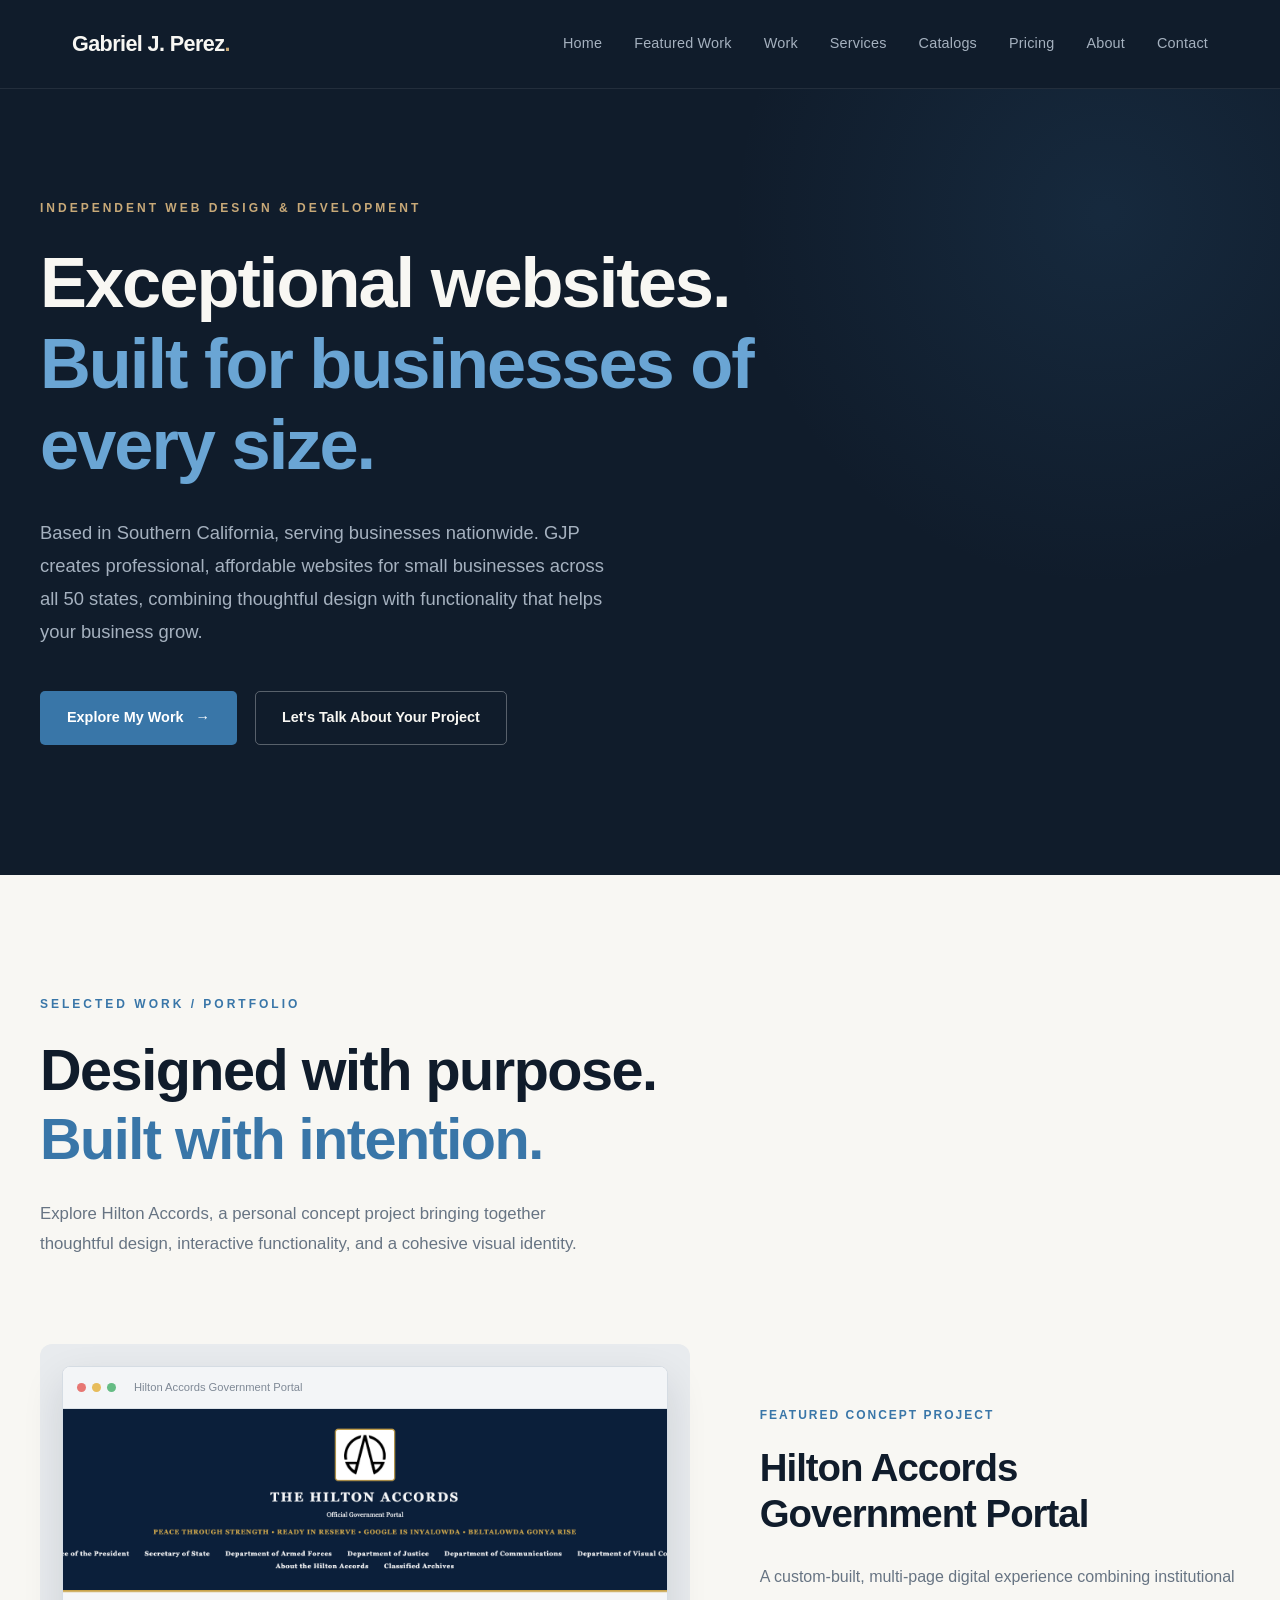
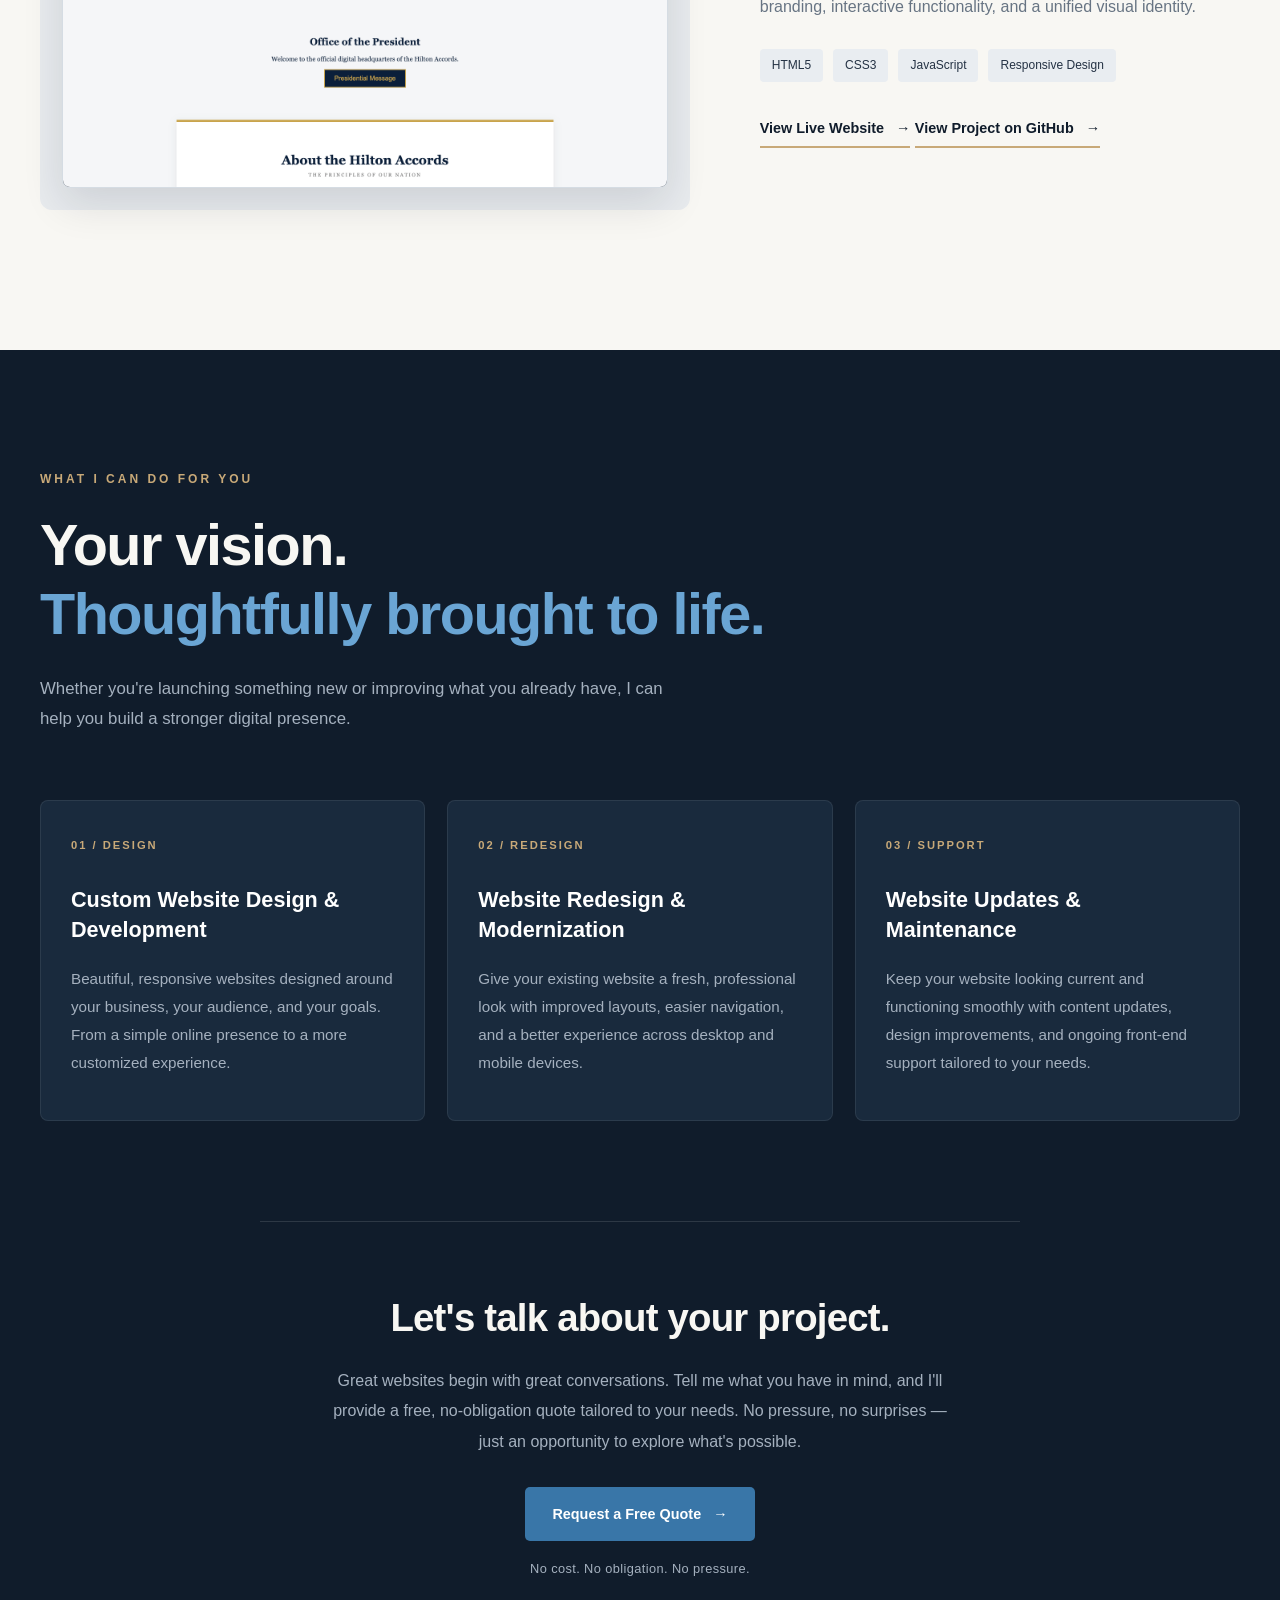
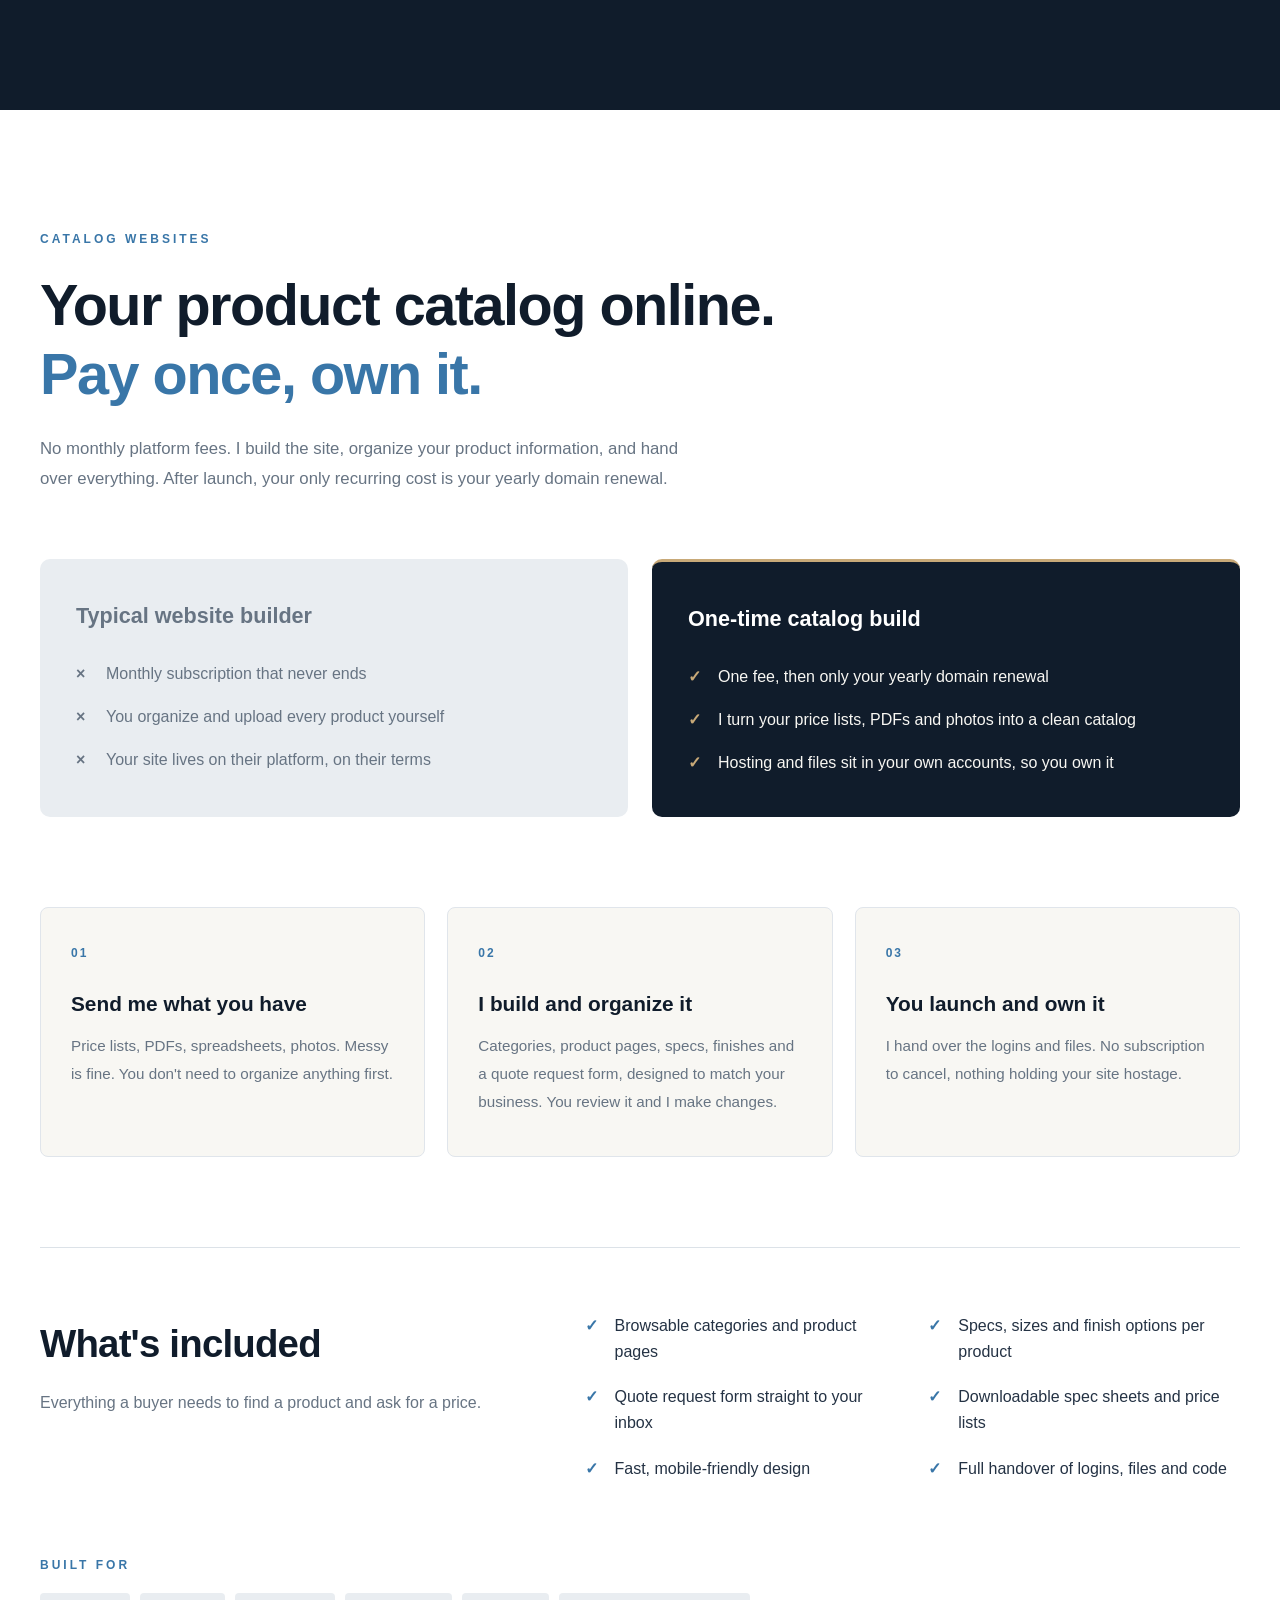
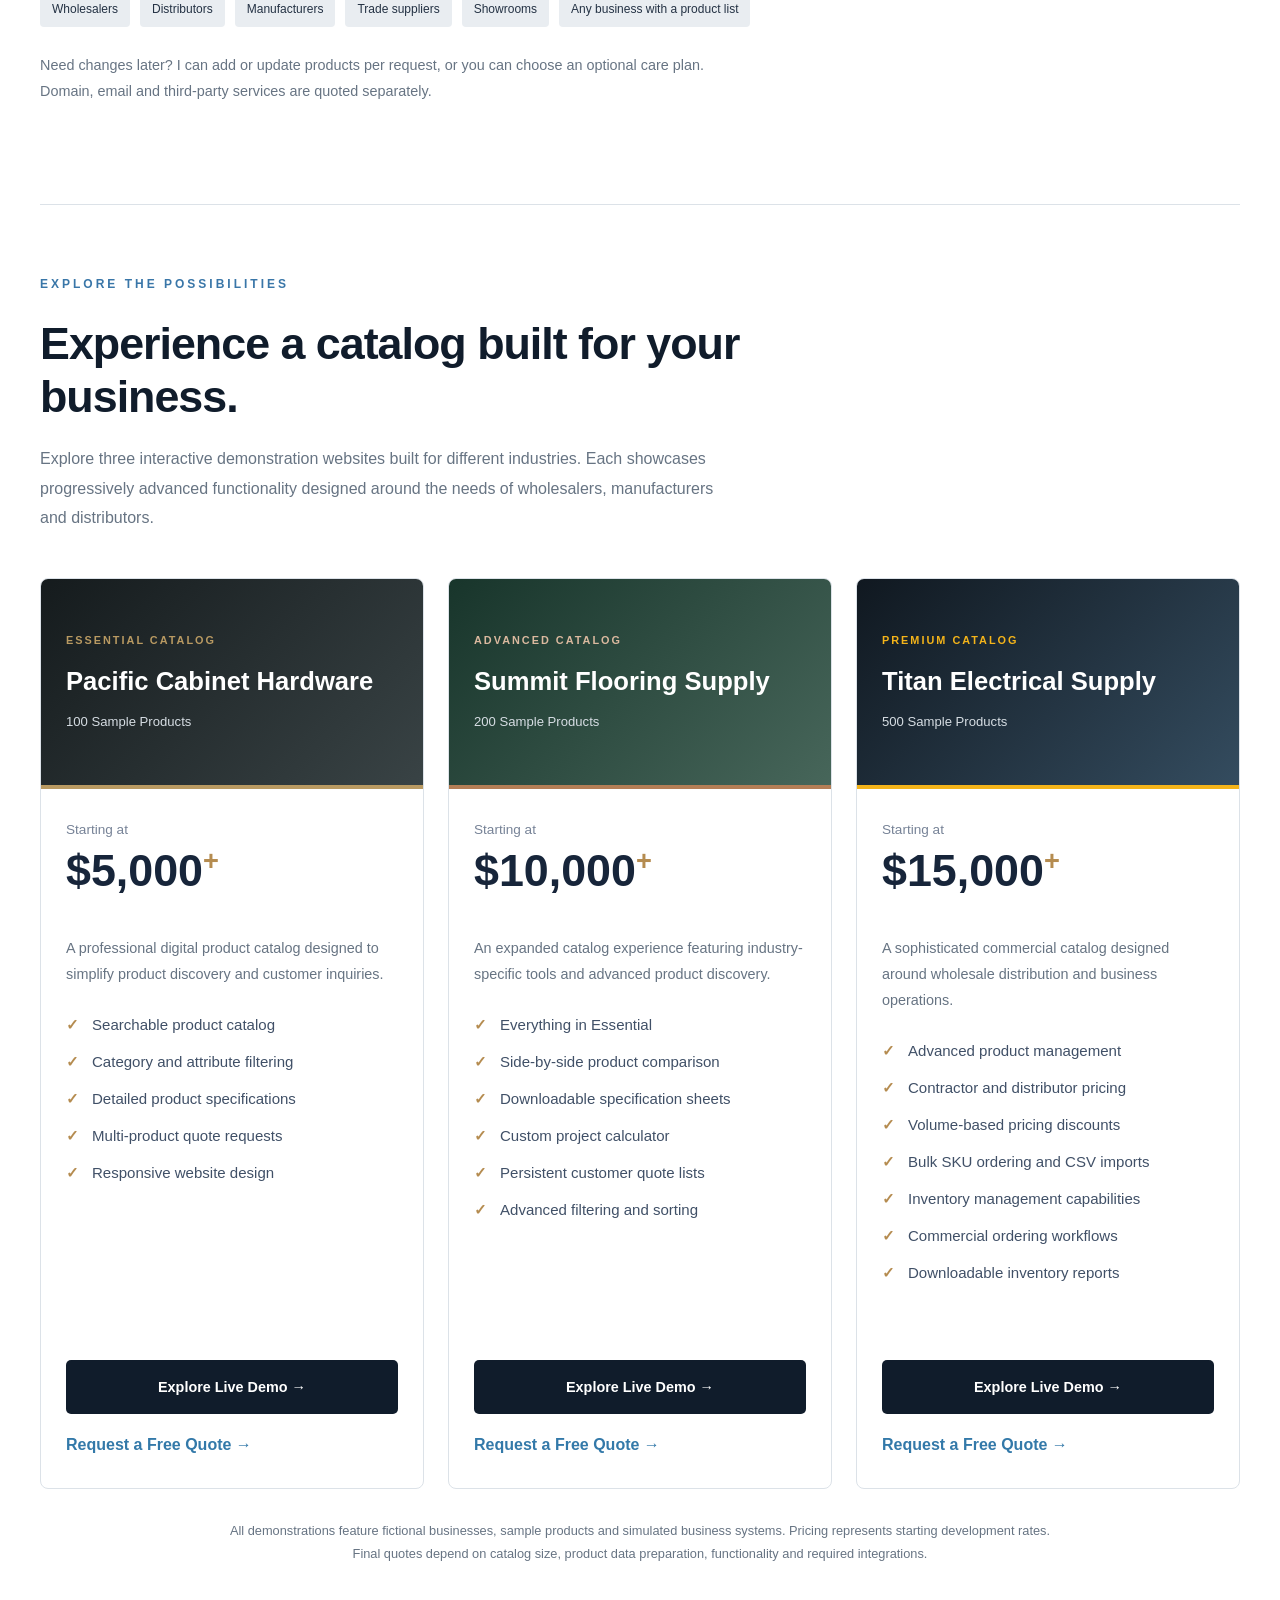
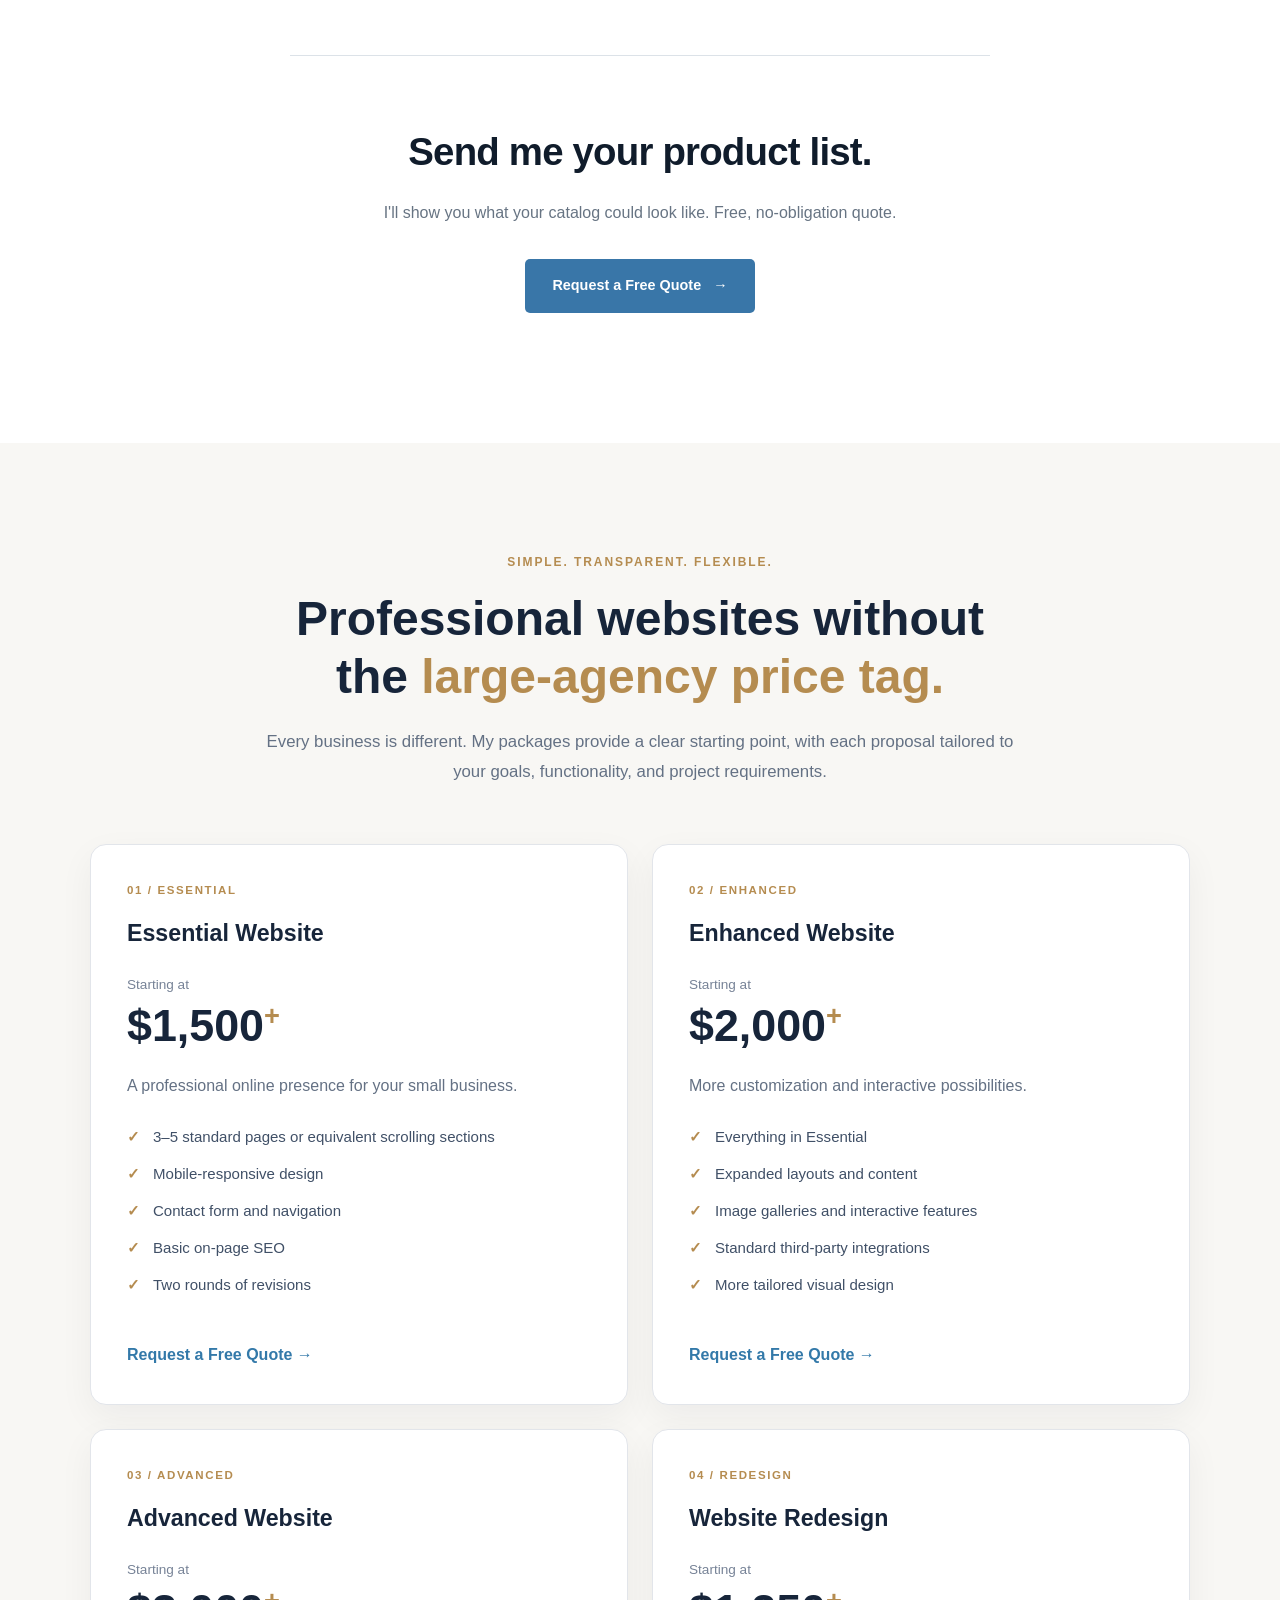
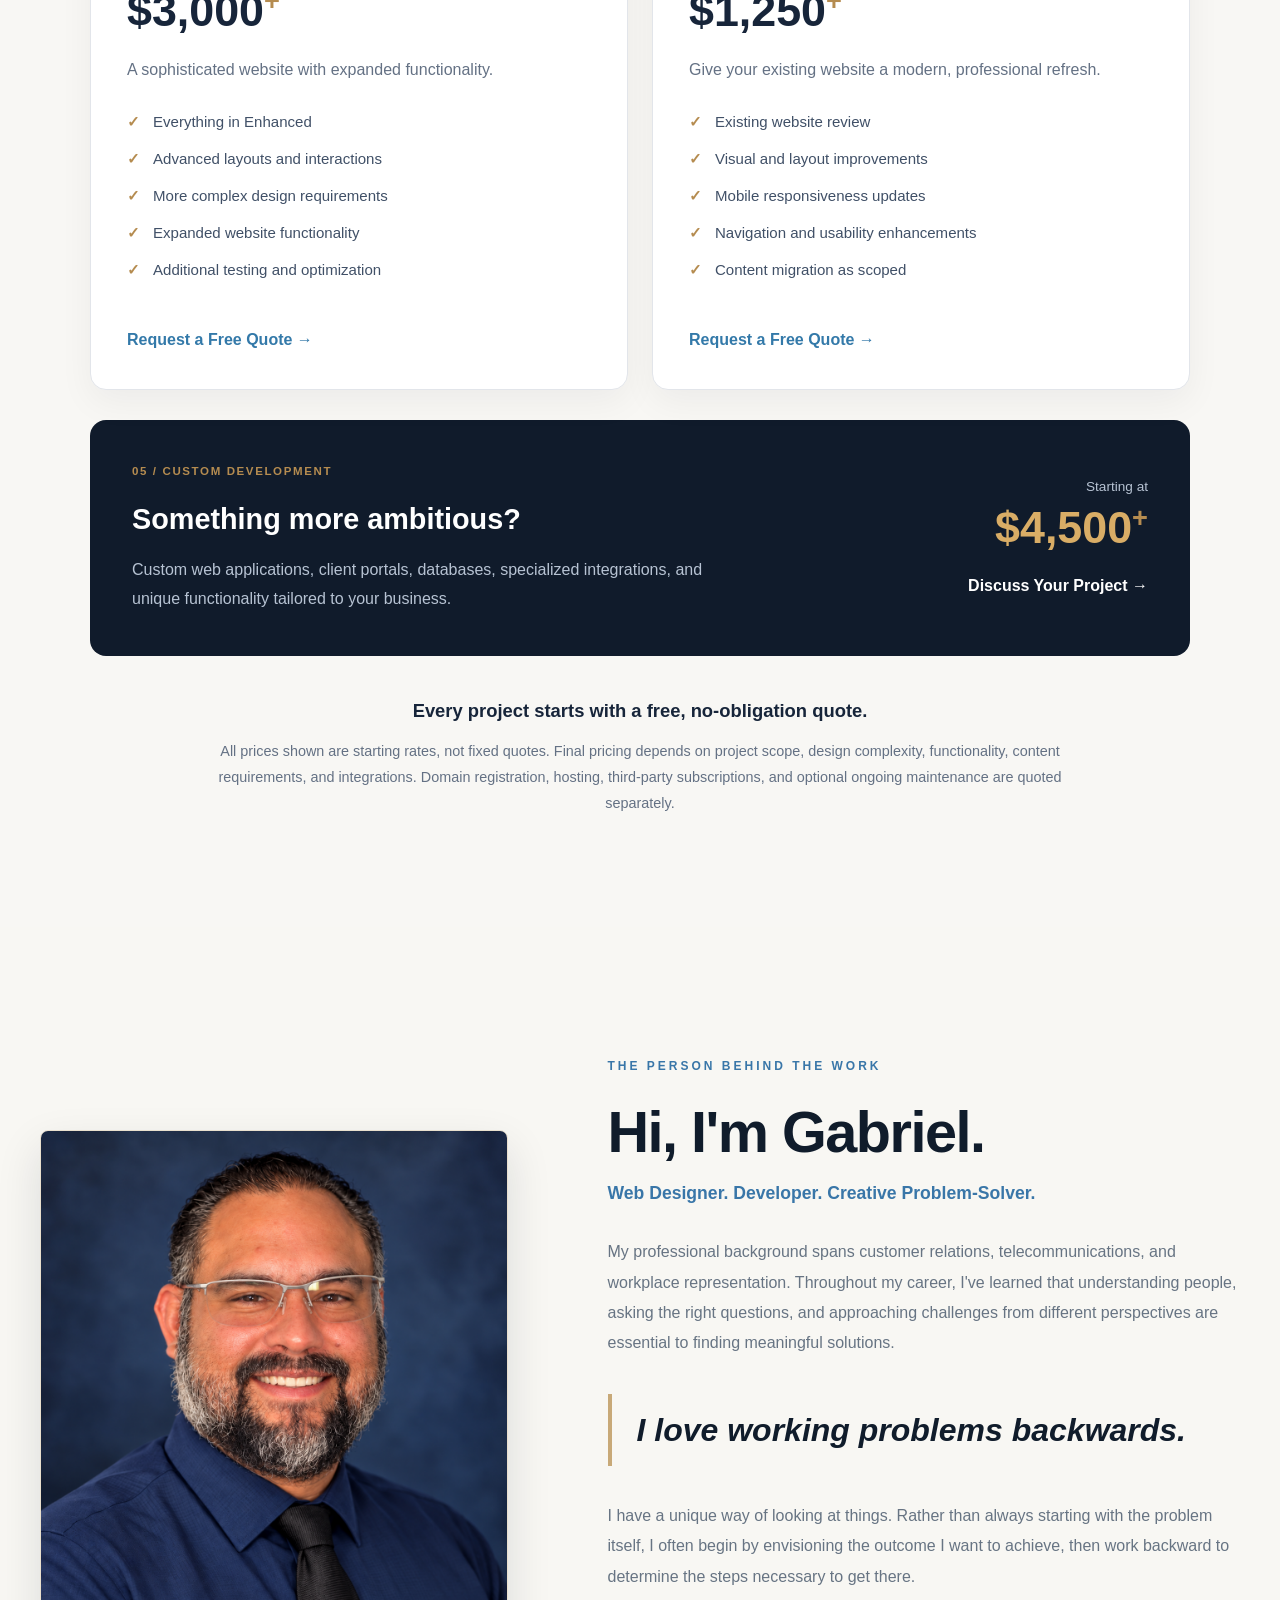
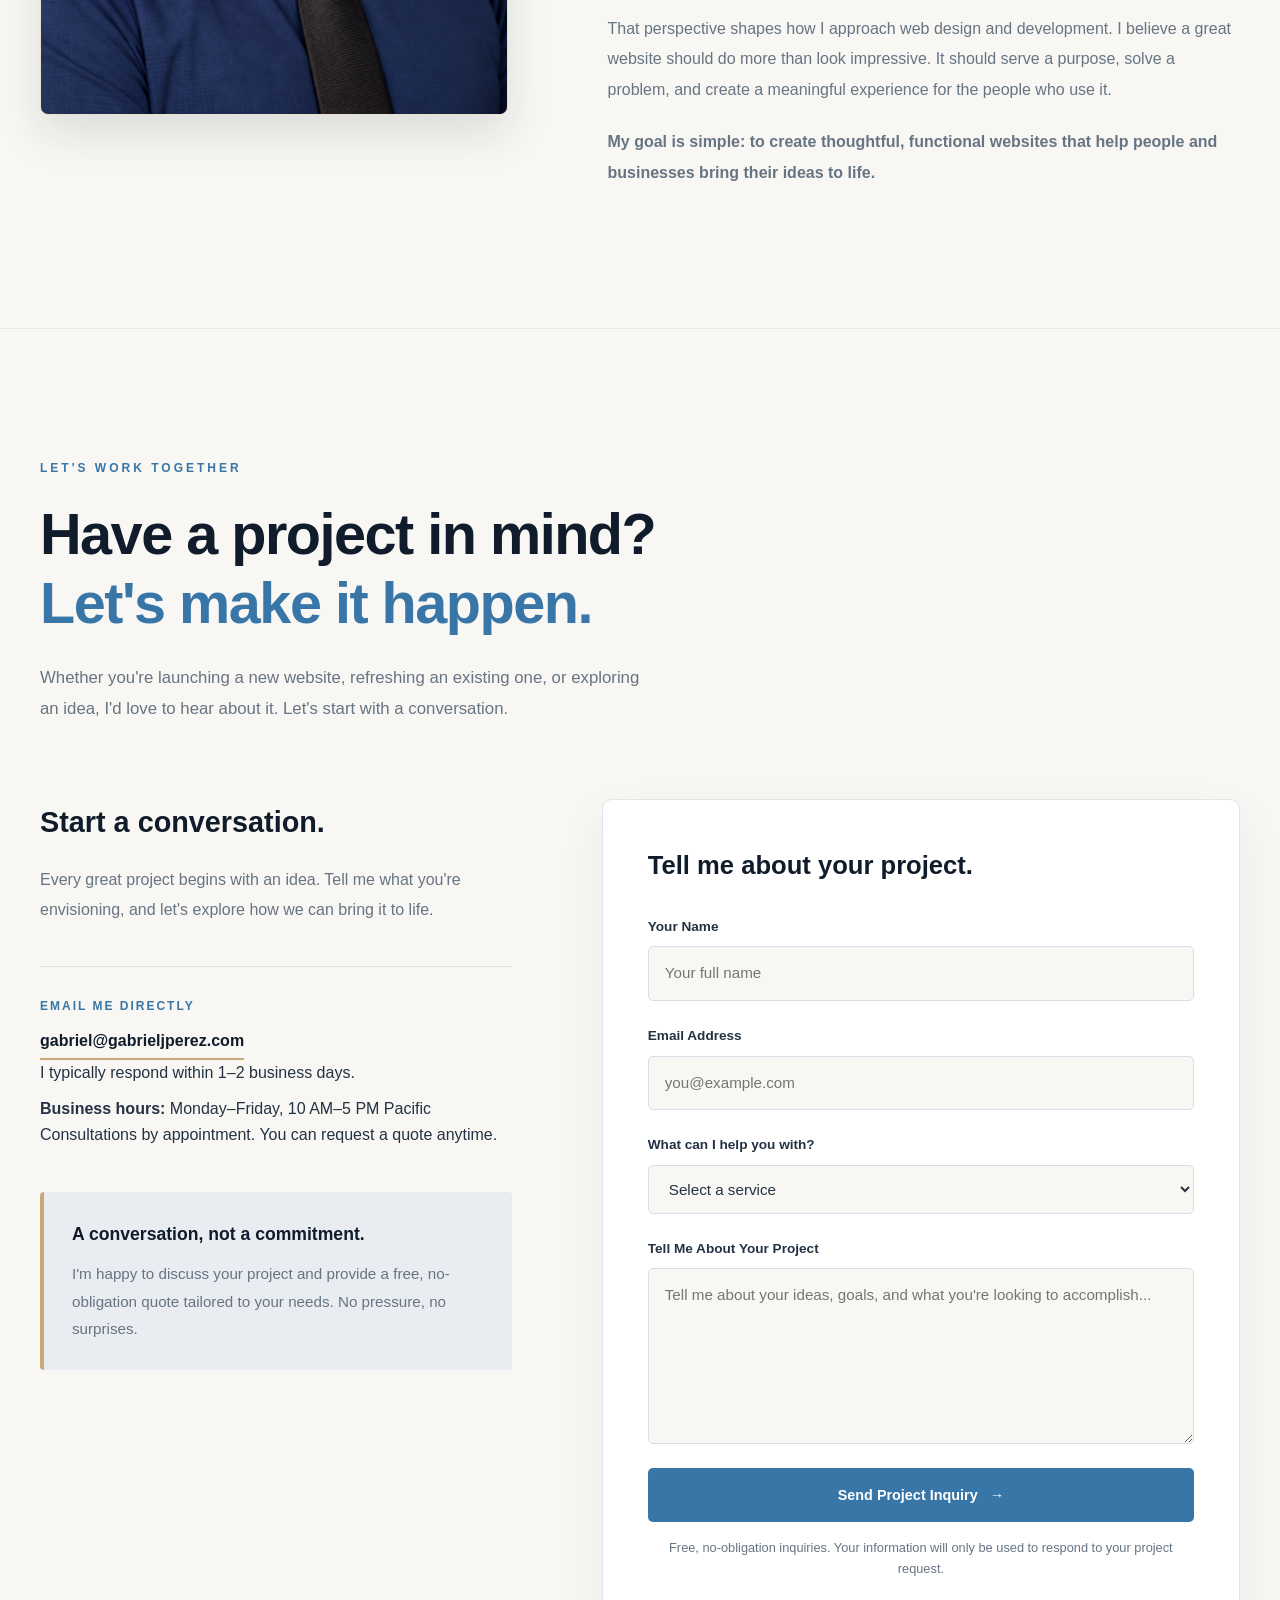
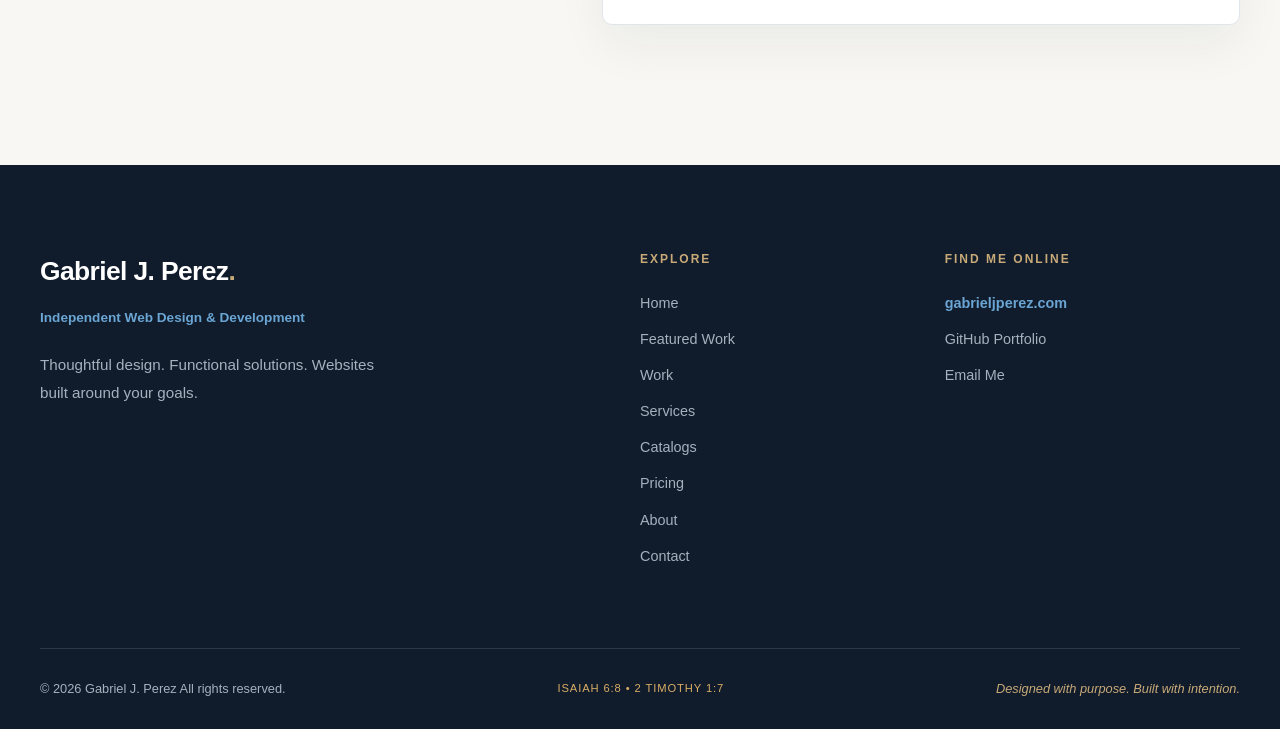
==== commit fd97c493: "Integrate live catalog showcases, pricing packages, navigation and quote requests" ====
--- a/index.html
+++ b/index.html
@@ -200,6 +200,10 @@
                 </li>
 
                 <li>
+                    <a href="#catalog">Catalogs</a>
+                </li>
+                
+                <li>
                     <a href="#pricing">Pricing</a>
                 </li>
 
@@ -634,6 +638,225 @@
                     </p>
 
                 </div>
+
+                <!-- ======================================== -->
+                <!-- LIVE CATALOG SHOWCASE                    -->
+                <!-- ======================================== -->
+
+                <section id="catalog-showcase" class="catalog-showcase" aria-labelledby="showcase-title">
+
+                    <div class="showcase-intro">
+
+                        <p class="section-eyebrow">
+                            EXPLORE THE POSSIBILITIES
+                        </p>
+
+                        <h3 id="showcase-title">
+                            Experience a catalog built for your business.
+                        </h3>
+
+                        <p>
+                            Explore three interactive demonstration websites
+                            built for different industries. Each showcases
+                            progressively advanced functionality designed
+                            around the needs of wholesalers, manufacturers
+                            and distributors.
+                        </p>
+
+                    </div>
+
+                    <div class="showcase-grid">
+
+                        <!-- ESSENTIAL CATALOG -->
+
+                        <article class="showcase-card">
+
+                            <div class="showcase-preview showcase-essential">
+
+                                <p class="showcase-label">
+                                    ESSENTIAL CATALOG
+                                </p>
+
+                                <h4>Pacific Cabinet Hardware</h4>
+
+                                <p>100 Sample Products</p>
+
+                            </div>
+
+                            <div class="showcase-content">
+
+                                <p class="pricing-starting">Starting at</p>
+
+                                <p class="pricing-price">
+                                    $5,000<span>+</span>
+                                </p>
+
+                                <p class="showcase-description">
+                                    A professional digital product catalog
+                                    designed to simplify product discovery
+                                    and customer inquiries.
+                                </p>
+
+                                <ul class="pricing-features">
+                                    <li>Searchable product catalog</li>
+                                    <li>Category and attribute filtering</li>
+                                    <li>Detailed product specifications</li>
+                                    <li>Multi-product quote requests</li>
+                                    <li>Responsive website design</li>
+                                </ul>
+
+                                <div class="showcase-actions">
+
+                                    <a href="catalogs/essential/index.html" class="btn btn-primary">
+
+                                        Explore Live Demo &rarr;
+
+                                    </a>
+
+                                    <a href="#contact" class="pricing-link" data-package="catalog-essential">
+
+                                        Request a Free Quote &rarr;
+
+                                    </a>
+
+                                </div>
+
+                            </div>
+
+                        </article>
+
+
+                        <!-- ADVANCED CATALOG -->
+
+                        <article class="showcase-card">
+
+                            <div class="showcase-preview showcase-advanced">
+
+                                <p class="showcase-label">
+                                    ADVANCED CATALOG
+                                </p>
+
+                                <h4>Summit Flooring Supply</h4>
+
+                                <p>200 Sample Products</p>
+
+                            </div>
+
+                            <div class="showcase-content">
+
+                                <p class="pricing-starting">Starting at</p>
+
+                                <p class="pricing-price">
+                                    $10,000<span>+</span>
+                                </p>
+
+                                <p class="showcase-description">
+                                    An expanded catalog experience featuring
+                                    industry-specific tools and advanced
+                                    product discovery.
+                                </p>
+
+                                <ul class="pricing-features">
+                                    <li>Everything in Essential</li>
+                                    <li>Side-by-side product comparison</li>
+                                    <li>Downloadable specification sheets</li>
+                                    <li>Custom project calculator</li>
+                                    <li>Persistent customer quote lists</li>
+                                    <li>Advanced filtering and sorting</li>
+                                </ul>
+
+                                <div class="showcase-actions">
+
+                                    <a href="catalogs/advanced/index.html" class="btn btn-primary">
+
+                                        Explore Live Demo &rarr;
+
+                                    </a>
+
+                                    <a href="#contact" class="pricing-link" data-package="catalog-advanced">
+
+                                        Request a Free Quote &rarr;
+
+                                    </a>
+
+                                </div>
+
+                            </div>
+
+                        </article>
+
+
+                        <!-- PREMIUM CATALOG -->
+
+                        <article class="showcase-card">
+
+                            <div class="showcase-preview showcase-premium">
+
+                                <p class="showcase-label">
+                                    PREMIUM CATALOG
+                                </p>
+
+                                <h4>Titan Electrical Supply</h4>
+
+                                <p>500 Sample Products</p>
+
+                            </div>
+
+                            <div class="showcase-content">
+
+                                <p class="pricing-starting">Starting at</p>
+
+                                <p class="pricing-price">
+                                    $15,000<span>+</span>
+                                </p>
+
+                                <p class="showcase-description">
+                                    A sophisticated commercial catalog
+                                    designed around wholesale distribution
+                                    and business operations.
+                                </p>
+
+                                <ul class="pricing-features">
+                                    <li>Advanced product management</li>
+                                    <li>Contractor and distributor pricing</li>
+                                    <li>Volume-based pricing discounts</li>
+                                    <li>Bulk SKU ordering and CSV imports</li>
+                                    <li>Inventory management capabilities</li>
+                                    <li>Commercial ordering workflows</li>
+                                    <li>Downloadable inventory reports</li>
+                                </ul>
+
+                                <div class="showcase-actions">
+
+                                    <a href="catalogs/premium/index.html" class="btn btn-primary">
+
+                                        Explore Live Demo &rarr;
+
+                                    </a>
+
+                                    <a href="#contact" class="pricing-link" data-package="catalog-premium">
+
+                                        Request a Free Quote &rarr;
+
+                                    </a>
+
+                                </div>
+
+                            </div>
+
+                        </article>
+
+                    </div>
+
+                    <p class="showcase-disclaimer">
+                        All demonstrations feature fictional businesses,
+                        sample products and simulated business systems.
+                        Pricing represents starting development rates.
+                        Final quotes depend on catalog size, product data
+                        preparation, functionality and required integrations.
+                    </p>
+
+                </section>
 
                 <!-- Call To Action -->
                 <div class="catalog-cta">
@@ -1056,8 +1279,21 @@
                                 </option>
 
                                 <option value="catalog">
-                                    Catalog Website - Quote on request
+                                    Catalog Website - General Inquiry
                                 </option>
+
+                                <option value="catalog-essential">
+                                    Essential Catalog - Starting at $5,000+
+                                </option>
+
+                                <option value="catalog-advanced">
+                                    Advanced Catalog - Starting at $10,000+
+                                </option>
+
+                                <option value="catalog-premium">
+                                    Premium Catalog - Starting at $15,000+
+                                </option>
+
 
                                 <option value="maintenance">
                                     Website Updates &amp; Maintenance
@@ -1207,7 +1443,9 @@
                             <li>
                                 <a href="#services">Services</a>
                             </li>
-
+                            <li>
+                                <a href="#catalog">Catalogs</a>
+                            </li>
                             <li>
                                 <a href="#pricing">Pricing</a>
                             </li>
--- a/style.css
+++ b/style.css
@@ -2621,4 +2621,227 @@
         width: 100%;
     }
 
-}+}
+
+
+/* ======================================== */
+/*  LIVE CATALOG SHOWCASE                   */
+/* ======================================== */
+
+.catalog-showcase {
+    margin-top: 100px;
+    padding-top: 70px;
+    border-top: 1px solid #DCE2E8;
+}
+
+.showcase-intro {
+    max-width: 800px;
+    margin-bottom: 45px;
+}
+
+.showcase-intro h3 {
+    font-size: clamp(1.8rem, 3.5vw, 2.8rem);
+    font-weight: 700;
+    line-height: 1.2;
+    letter-spacing: -1px;
+    color: var(--navy);
+}
+
+.showcase-intro > p:last-child {
+    max-width: 700px;
+    margin-top: 20px;
+    color: var(--text-secondary);
+    line-height: 1.85;
+}
+
+
+/* SHOWCASE GRID */
+
+.showcase-grid {
+    display: grid;
+    grid-template-columns: repeat(3, minmax(0, 1fr));
+    gap: 24px;
+}
+
+.showcase-card {
+    min-width: 0;
+    display: flex;
+    flex-direction: column;
+    border: 1px solid #DCE2E8;
+    border-radius: 8px;
+    overflow: hidden;
+    background: var(--white);
+
+    transition:
+        transform var(--transition),
+        box-shadow var(--transition),
+        border-color var(--transition);
+}
+
+.showcase-card:hover {
+    transform: translateY(-5px);
+    border-color: var(--champagne);
+    box-shadow: 0 15px 35px rgba(16, 28, 43, 0.10);
+}
+
+
+/* INDIVIDUAL CATALOG BRANDING */
+
+.showcase-preview {
+    min-height: 210px;
+    padding: 30px 25px;
+
+    display: flex;
+    flex-direction: column;
+    justify-content: center;
+
+    color: var(--white);
+}
+
+.showcase-essential {
+    background: linear-gradient(
+        135deg,
+        #151B1D,
+        #394345
+    );
+    border-bottom: 4px solid #B99A62;
+}
+
+.showcase-advanced {
+    background: linear-gradient(
+        135deg,
+        #18352B,
+        #47665A
+    );
+    border-bottom: 4px solid #B47E56;
+}
+
+.showcase-premium {
+    background: linear-gradient(
+        135deg,
+        #101820,
+        #344C5F
+    );
+    border-bottom: 4px solid #F4B41A;
+}
+
+.showcase-label {
+    font-size: 0.68rem;
+    font-weight: 700;
+    letter-spacing: 2px;
+    margin-bottom: 16px;
+}
+
+.showcase-essential .showcase-label {
+    color: #B99A62;
+}
+
+.showcase-advanced .showcase-label {
+    color: #DBB99F;
+}
+
+.showcase-premium .showcase-label {
+    color: #F4B41A;
+}
+
+.showcase-preview h4 {
+    font-size: 1.6rem;
+    line-height: 1.3;
+    margin-bottom: 12px;
+}
+
+.showcase-preview > p:last-child {
+    font-size: 0.82rem;
+    color: #D6DDE3;
+}
+
+
+/* SHOWCASE CONTENT */
+
+.showcase-content {
+    padding: 30px 25px;
+
+    display: flex;
+    flex-direction: column;
+    flex: 1;
+}
+
+.showcase-description {
+    margin: 20px 0 25px;
+    font-size: 0.9rem;
+    line-height: 1.8;
+    color: var(--text-secondary);
+}
+
+.showcase-content .pricing-features {
+    flex: 1;
+}
+
+
+/* SHOWCASE ACTIONS */
+
+.showcase-actions {
+    display: grid;
+    gap: 18px;
+    margin-top: 30px;
+}
+
+.showcase-actions .btn {
+    width: 100%;
+    background: var(--navy);
+    text-align: center;
+}
+
+.showcase-actions .btn:hover {
+    background: var(--navy-light);
+    color: var(--white);
+}
+
+.showcase-actions .pricing-link {
+    text-align: center;
+}
+
+.showcase-disclaimer {
+    max-width: 850px;
+    margin: 30px auto 0;
+    font-size: 0.8rem;
+    line-height: 1.8;
+    text-align: center;
+    color: var(--text-secondary);
+}
+
+
+/* RESPONSIVE DESIGN */
+
+@media (max-width: 1000px) {
+
+    .showcase-grid {
+        grid-template-columns: repeat(2, minmax(0, 1fr));
+    }
+
+}
+
+@media (max-width: 650px) {
+
+    .catalog-showcase {
+        margin-top: 65px;
+        padding-top: 45px;
+    }
+
+    .showcase-grid {
+        grid-template-columns: 1fr;
+    }
+
+    .showcase-preview {
+        min-height: 170px;
+    }
+
+}
+
+@media (prefers-reduced-motion: reduce) {
+
+    .showcase-card:hover {
+        transform: none;
+    }
+
+}
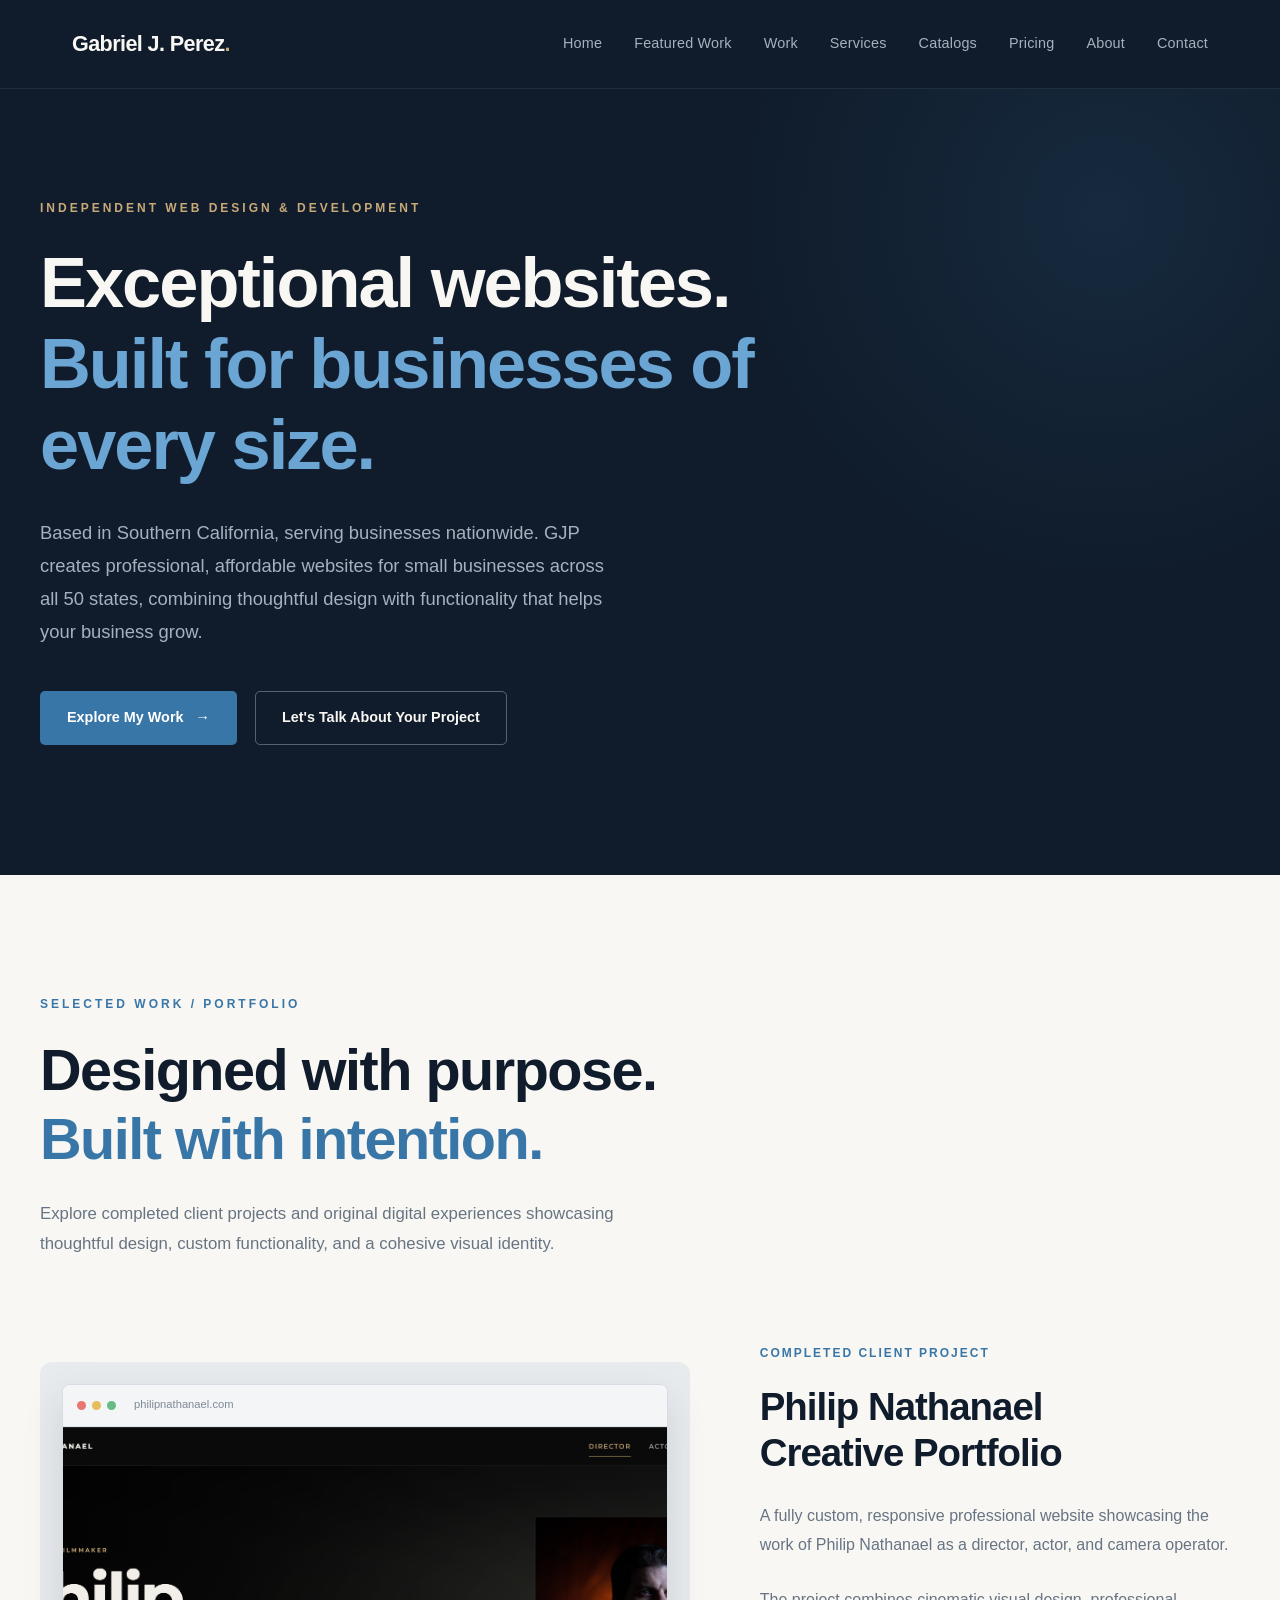
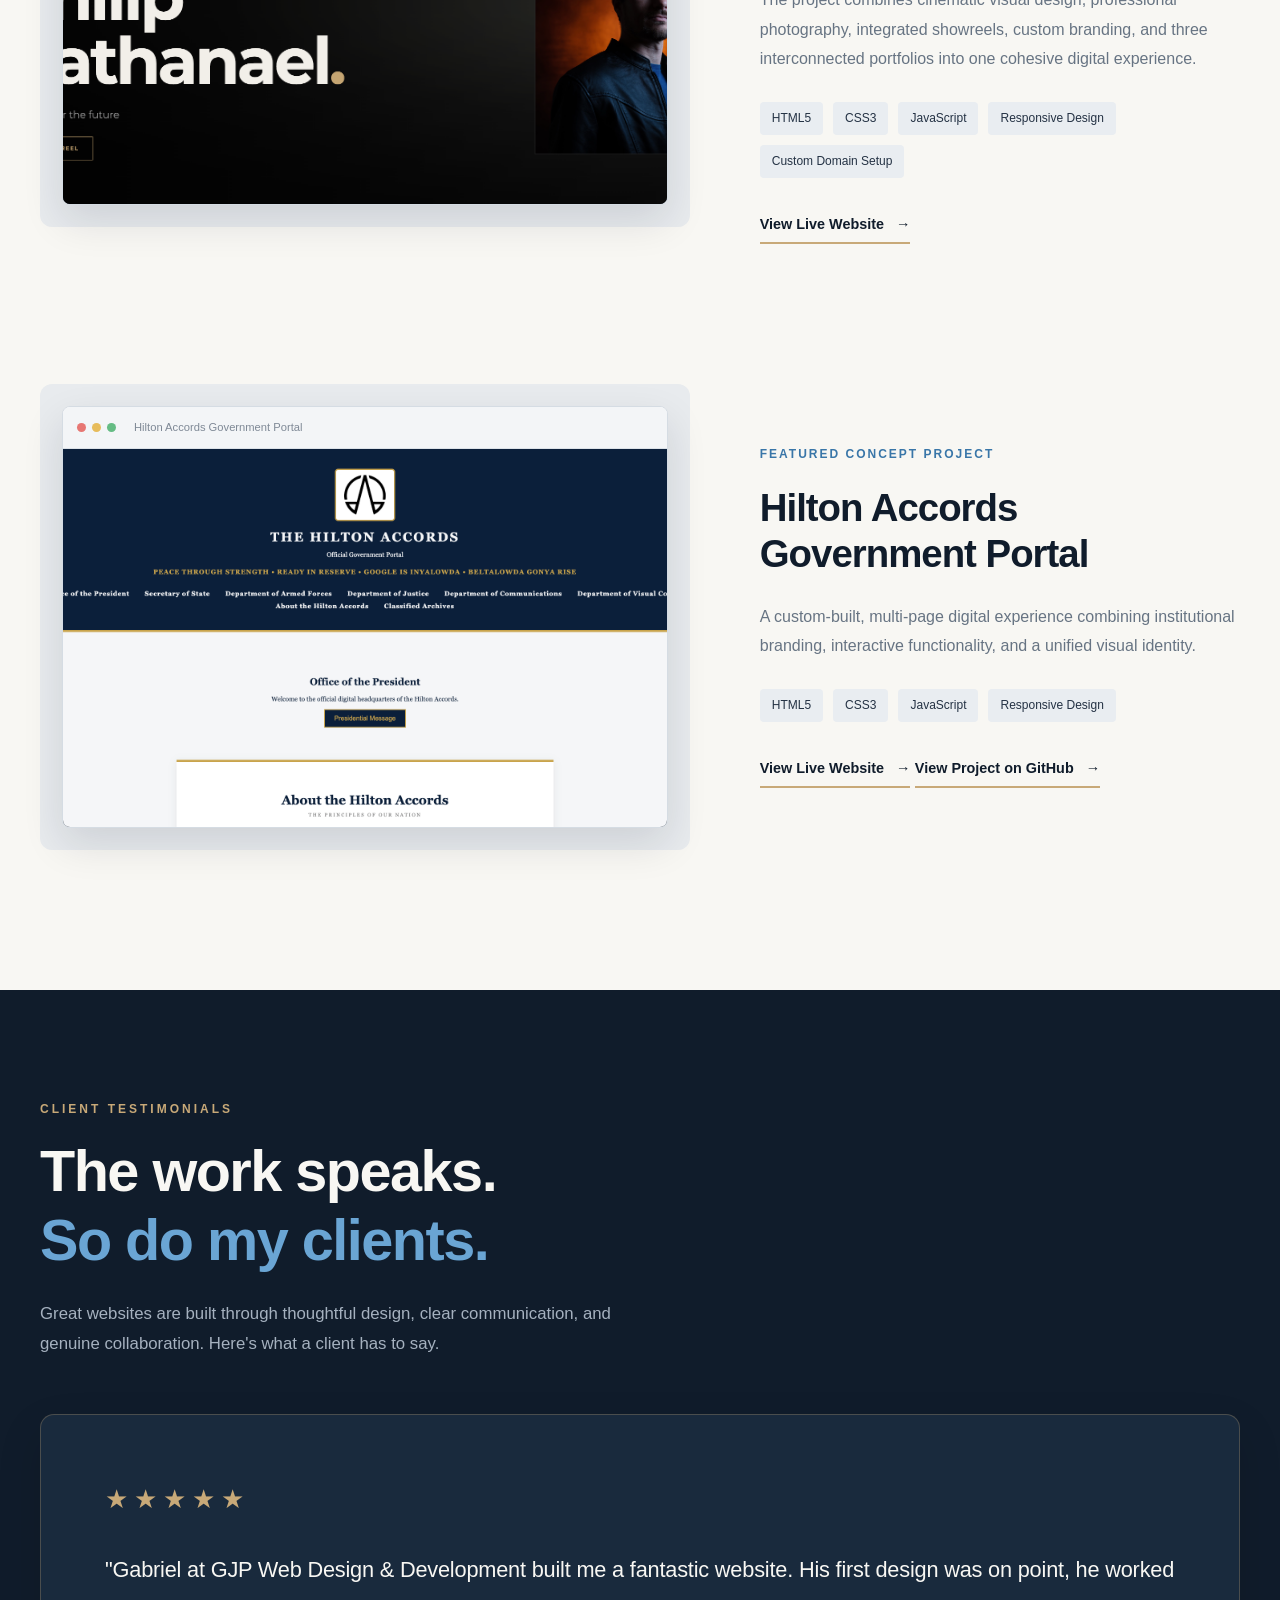
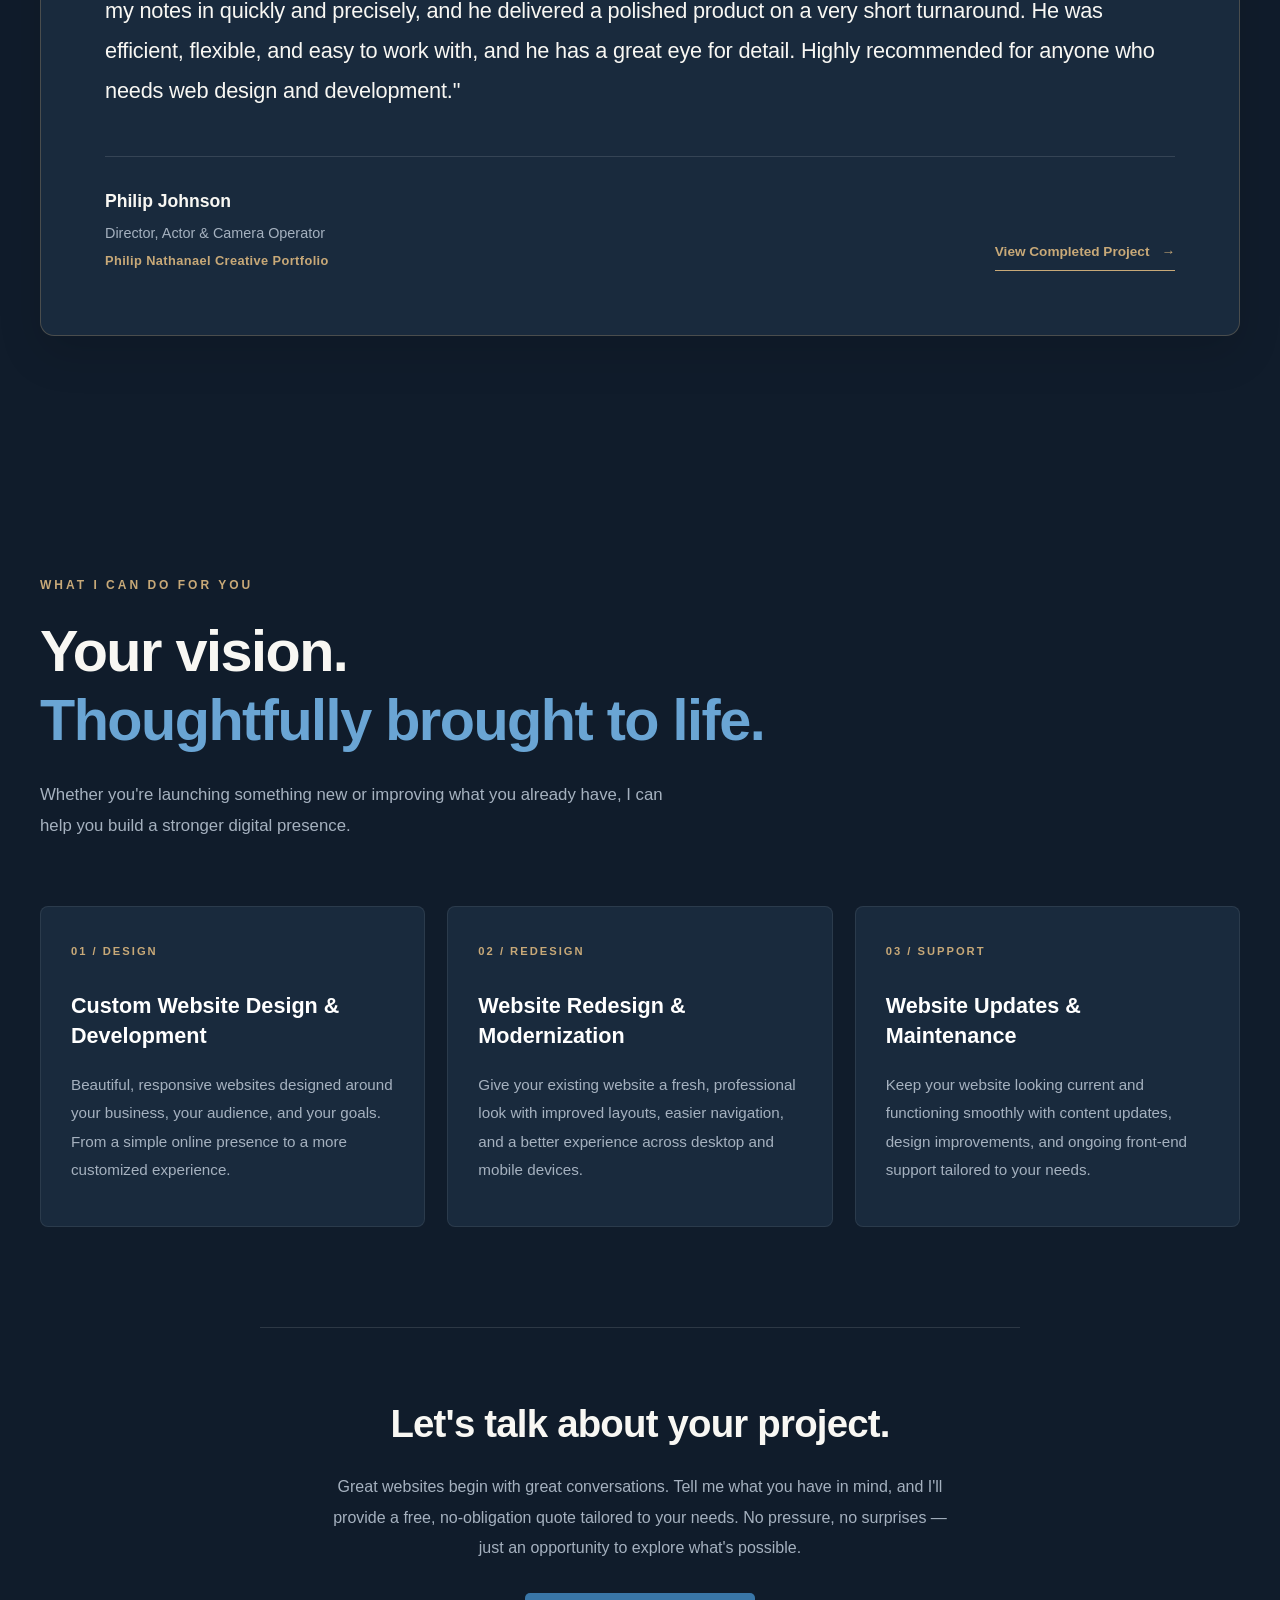
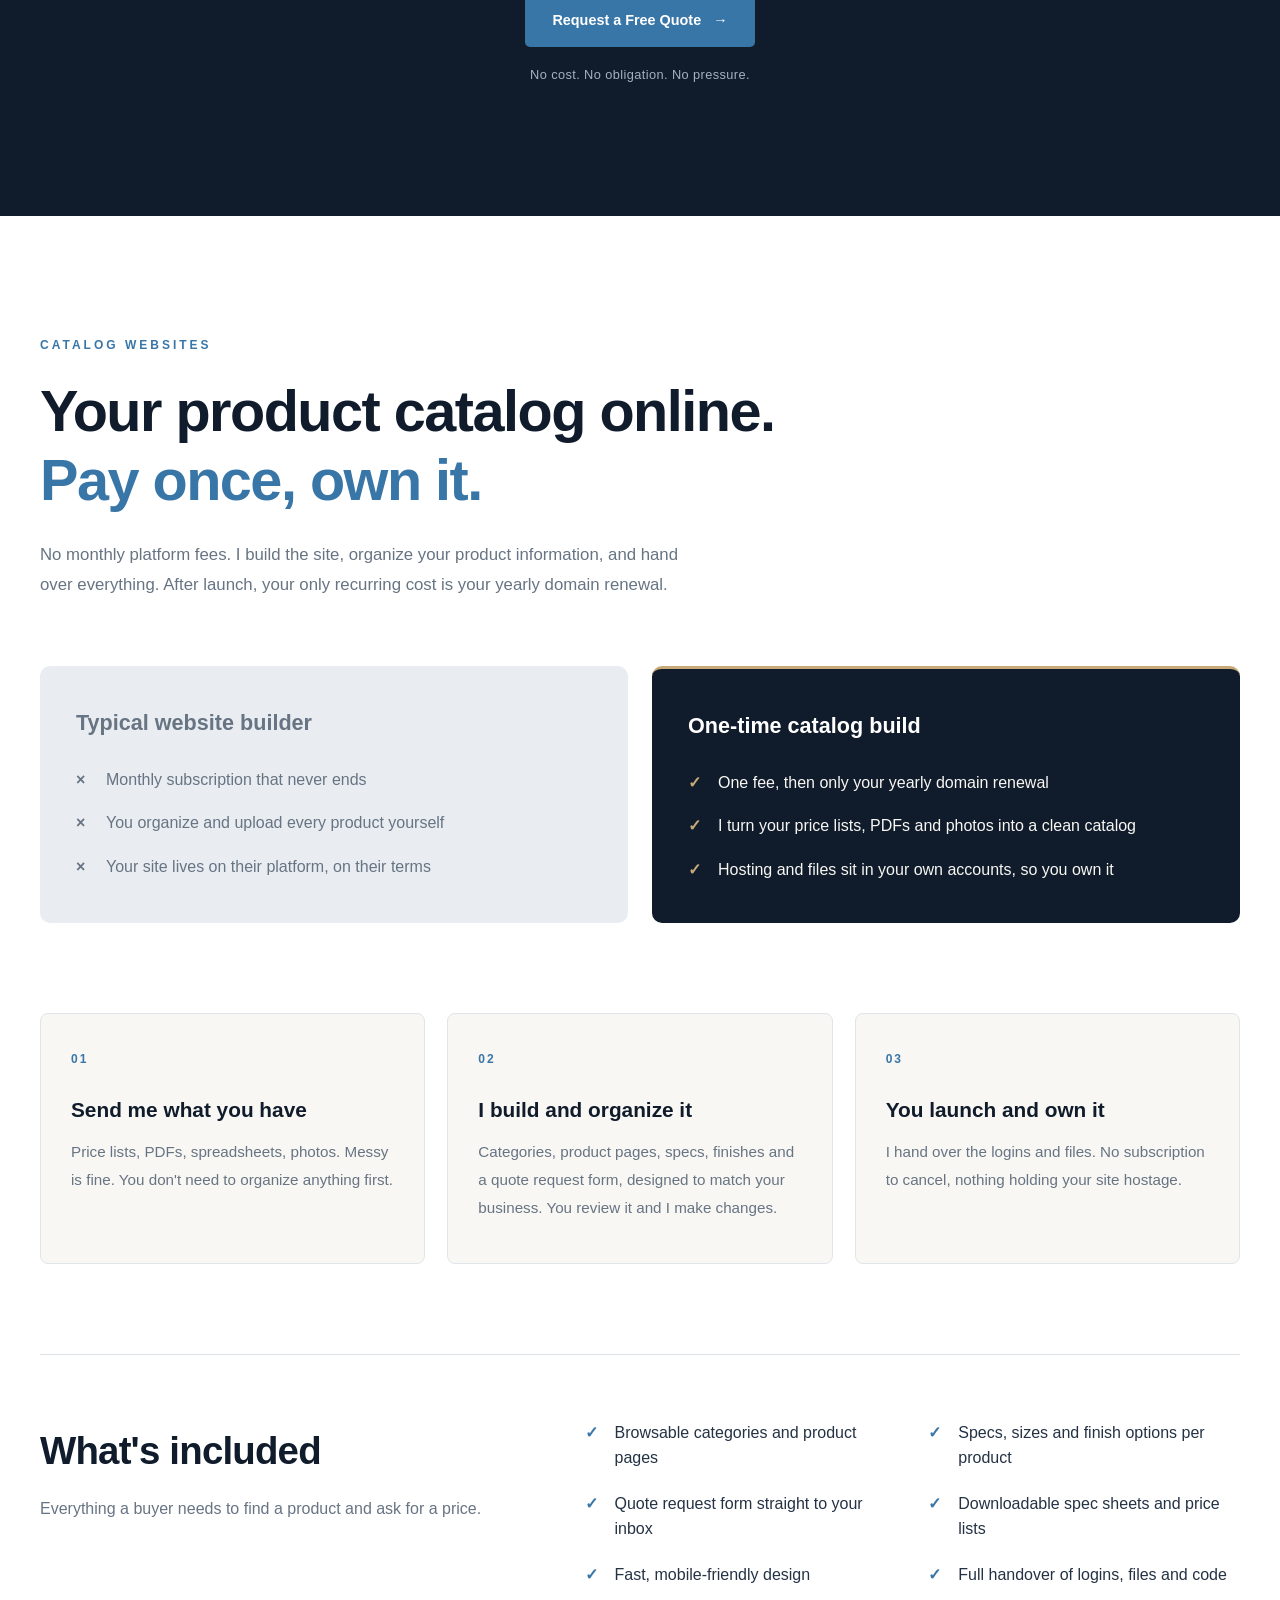
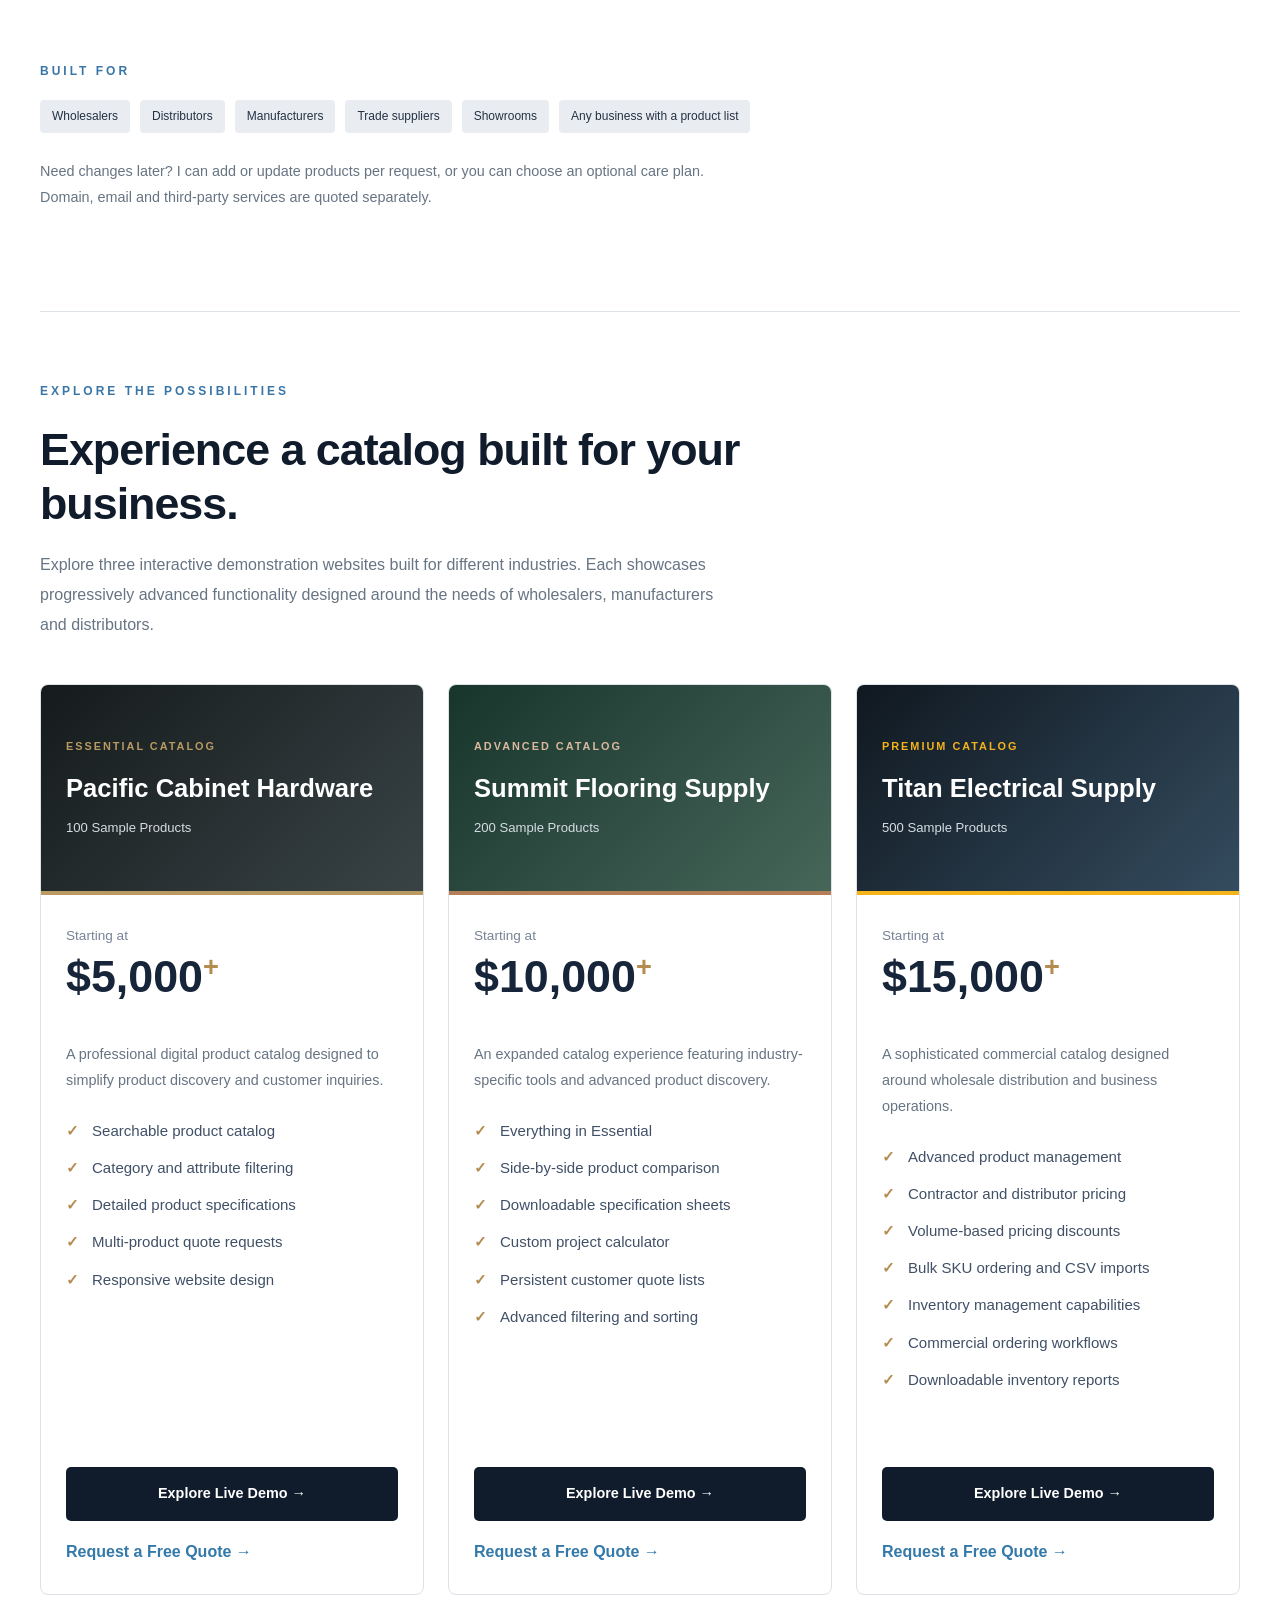
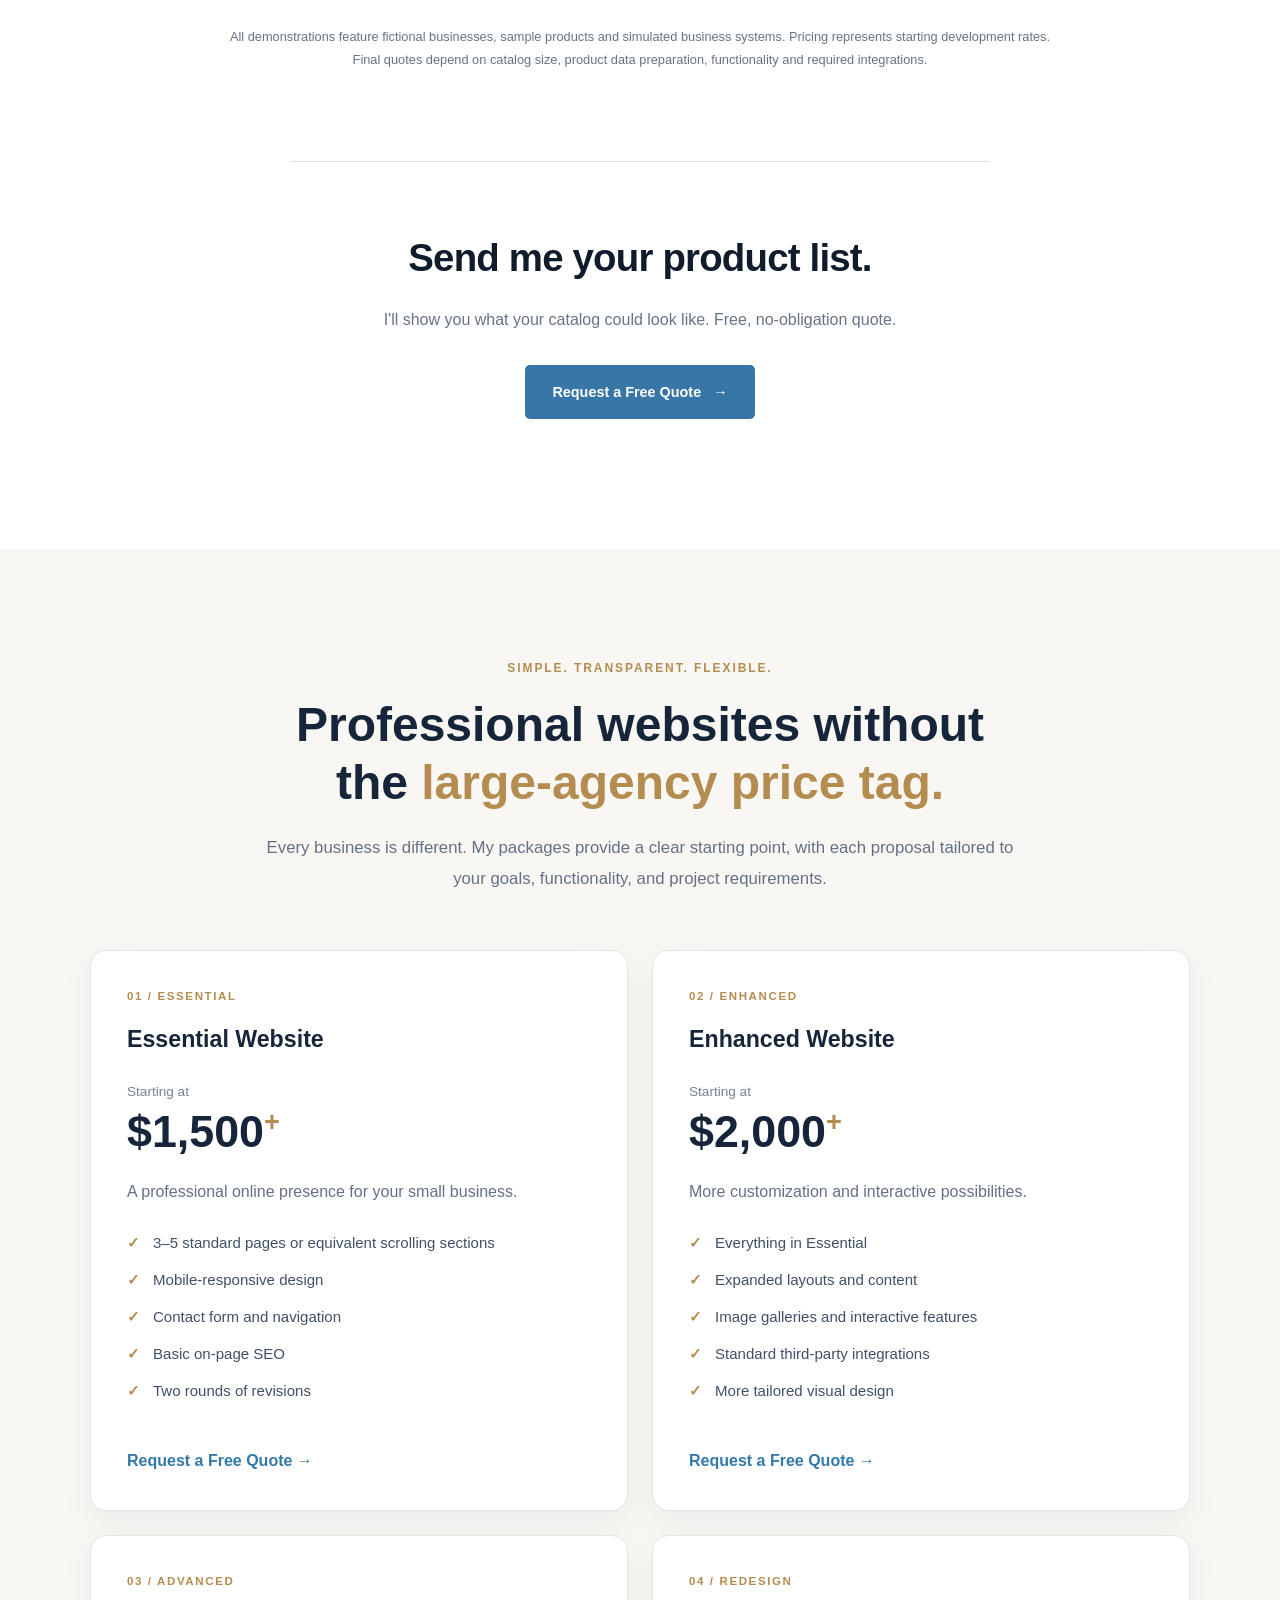
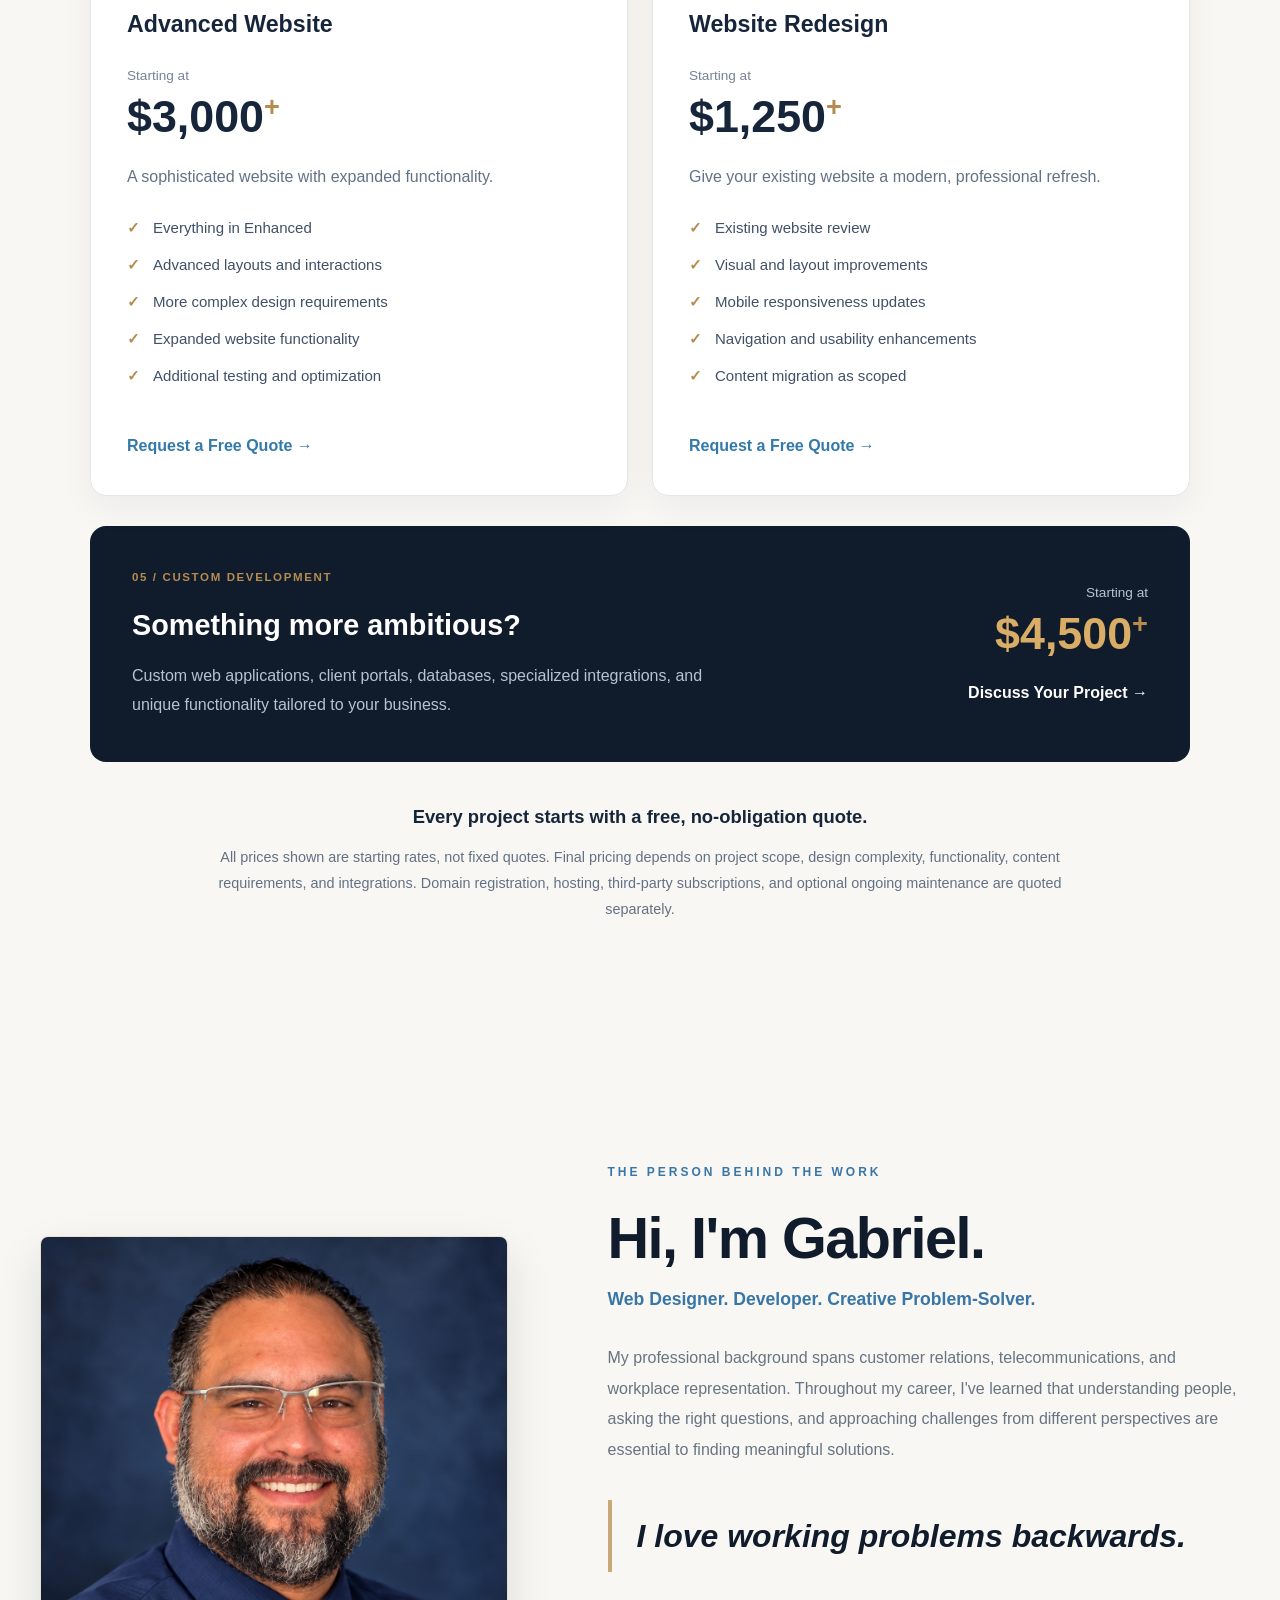
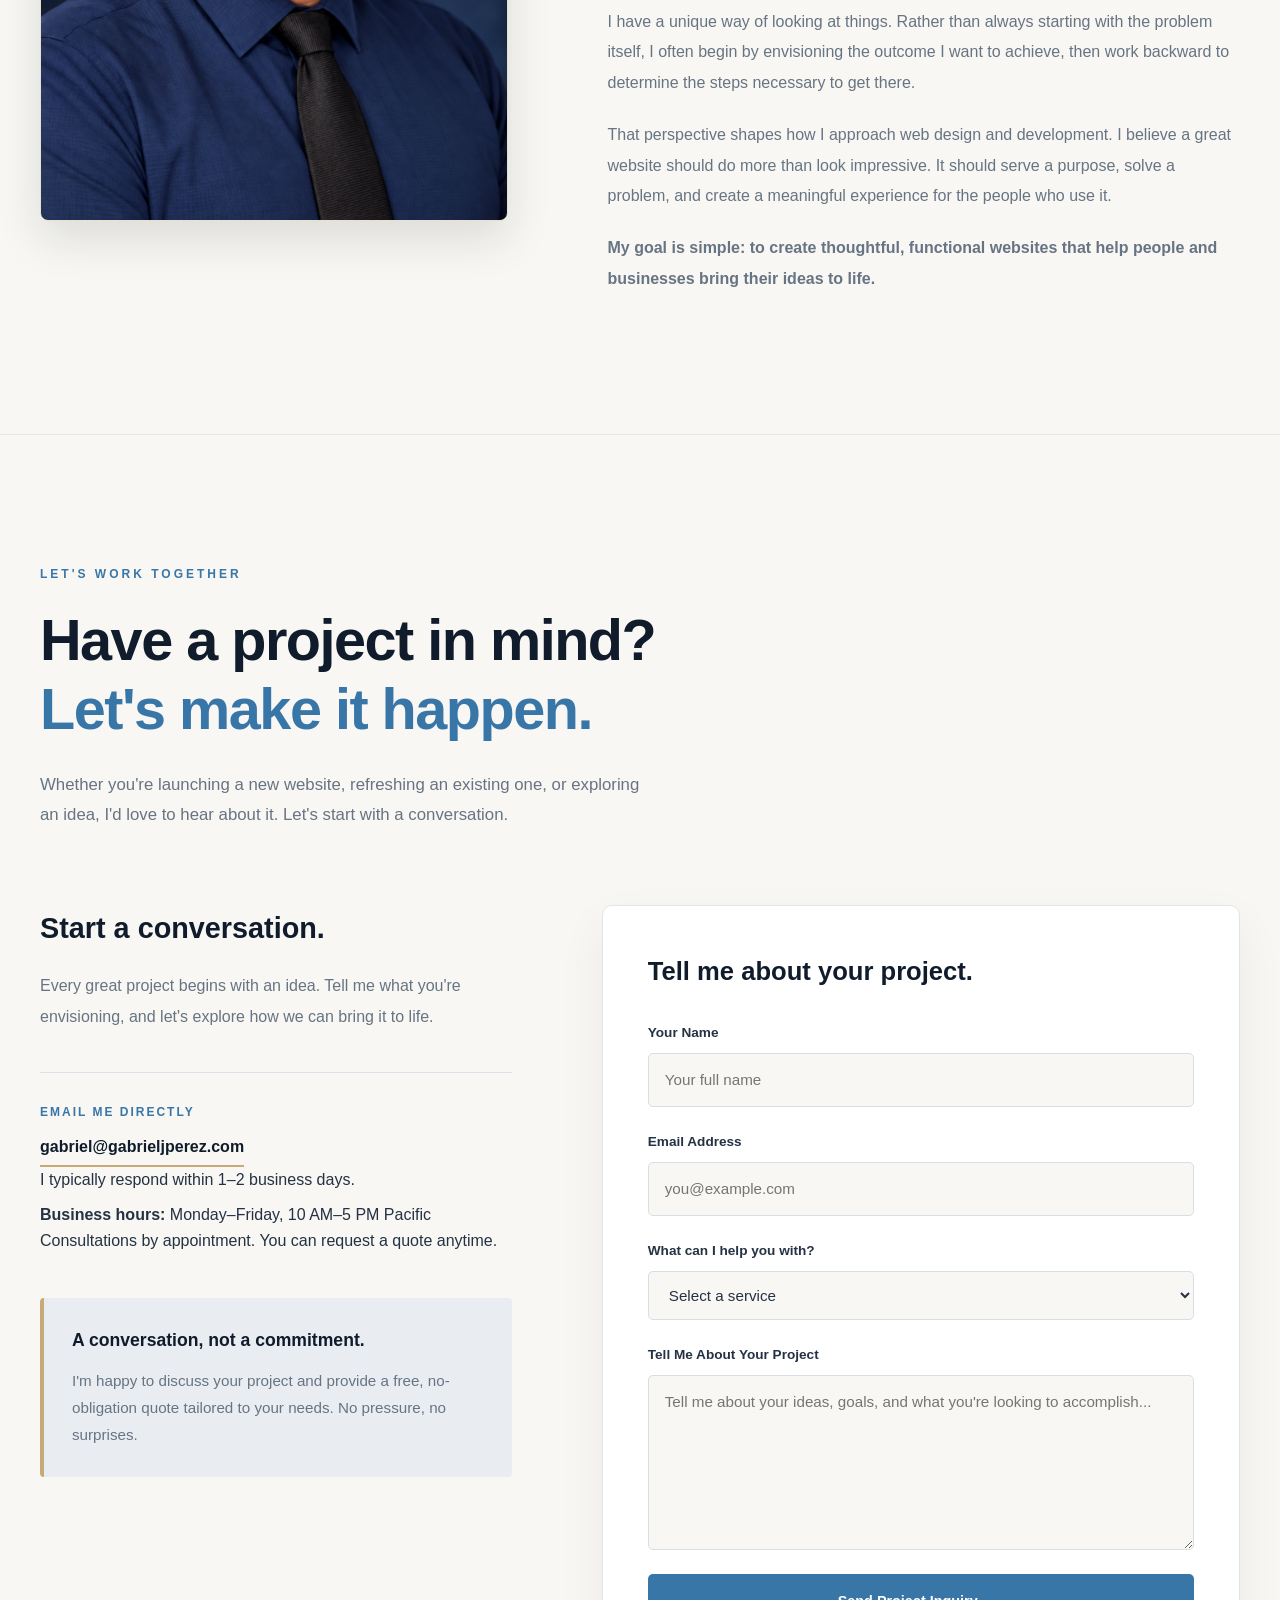
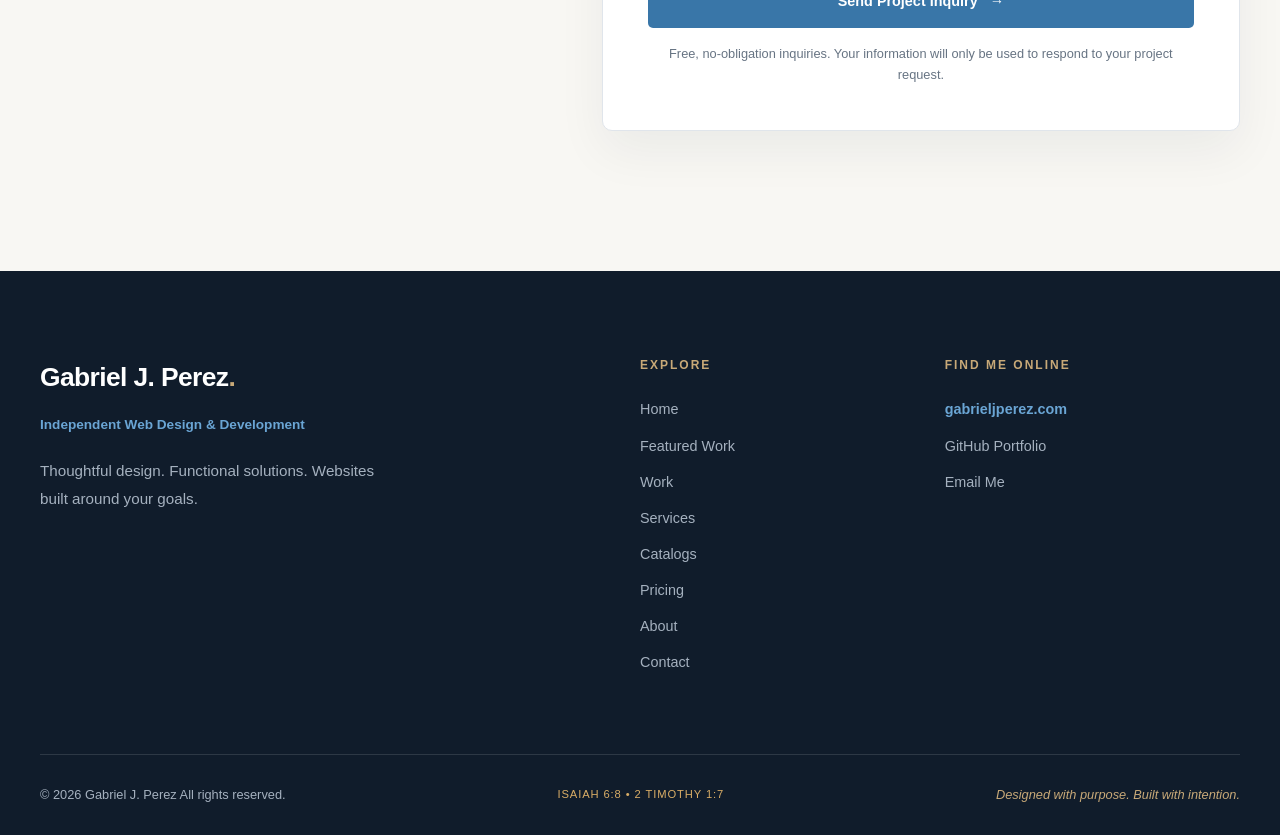
==== commit d14df79b: "Add Philip Nathanael featured project and client testimonial" ====
--- a/index.html
+++ b/index.html
@@ -202,7 +202,7 @@
                 <li>
                     <a href="#catalog">Catalogs</a>
                 </li>
-                
+
                 <li>
                     <a href="#pricing">Pricing</a>
                 </li>
@@ -279,6 +279,7 @@
         <!-- Additional homepage sections
          will be developed below. -->
 
+
         <!-- ======================================== -->
         <!-- FEATURED WORK SECTION                   -->
         <!-- ======================================== -->
@@ -287,7 +288,7 @@
 
             <div class="work-container">
 
-                <!-- Section Introduction -->
+                <!-- SECTION INTRODUCTION -->
                 <div class="work-intro">
 
                     <p class="section-eyebrow">
@@ -300,31 +301,104 @@
                     </h2>
 
                     <p class="section-description">
-                        Explore Hilton Accords, a personal concept project bringing together
-                        thoughtful design, interactive functionality, and a cohesive visual identity.
+                        Explore completed client projects and original digital
+                        experiences showcasing thoughtful design, custom
+                        functionality, and a cohesive visual identity.
                     </p>
 
                 </div>
 
                 <!-- ================================= -->
-                <!-- PROJECT 01: HILTON ACCORDS        -->
+                <!-- PROJECT 01: PHILIP NATHANAEL       -->
                 <!-- ================================= -->
 
                 <article class="featured-project">
 
-                    <!-- Project Screenshot -->
                     <div class="project-visual">
 
                         <div class="browser-frame">
 
                             <div class="browser-toolbar">
-                                <div class="browser-dots">
+                                <div class="browser-dots" aria-hidden="true">
                                     <span></span>
                                     <span></span>
                                     <span></span>
                                 </div>
 
                                 <div class="browser-address">
+                                    philipnathanael.com
+                                </div>
+                            </div>
+
+                            <div class="browser-content">
+                                <img src="images/phil-nathanael.png"
+                                    alt="Philip Nathanael professional portfolio website" loading="lazy">
+                            </div>
+
+                        </div>
+
+                    </div>
+
+                    <div class="project-details">
+
+                        <p class="project-number">
+                            COMPLETED CLIENT PROJECT
+                        </p>
+
+                        <h3>
+                            Philip Nathanael
+                            <span>Creative Portfolio</span>
+                        </h3>
+
+                        <p class="project-description">
+                            A fully custom, responsive professional website
+                            showcasing the work of Philip Nathanael as a
+                            director, actor, and camera operator.
+                        </p>
+
+                        <p class="project-description">
+                            The project combines cinematic visual design,
+                            professional photography, integrated showreels,
+                            custom branding, and three interconnected
+                            portfolios into one cohesive digital experience.
+                        </p>
+
+                        <div class="project-technologies">
+                            <span>HTML5</span>
+                            <span>CSS3</span>
+                            <span>JavaScript</span>
+                            <span>Responsive Design</span>
+                            <span>Custom Domain Setup</span>
+                        </div>
+
+                        <a href="https://philipnathanael.com/" class="project-link" target="_blank"
+                            rel="noopener noreferrer">
+                            View Live Website
+                            <span aria-hidden="true">&rarr;</span>
+                        </a>
+
+                    </div>
+
+                </article>
+
+                <!-- ================================= -->
+                <!-- PROJECT 02: HILTON ACCORDS        -->
+                <!-- ================================= -->
+
+                <article class="featured-project">
+
+                    <div class="project-visual">
+
+                        <div class="browser-frame">
+
+                            <div class="browser-toolbar">
+                                <div class="browser-dots" aria-hidden="true">
+                                    <span></span>
+                                    <span></span>
+                                    <span></span>
+                                </div>
+
+                                <div class="browser-address">
                                     Hilton Accords Government Portal
                                 </div>
                             </div>
@@ -338,13 +412,7 @@
 
                     </div>
 
-                    <!-- Project Information -->
-
-                    <!-- Live Website Link -->
-
-
                     <div class="project-details">
-
 
                         <p class="project-number">
                             FEATURED CONCEPT PROJECT
@@ -369,21 +437,16 @@
                             <span>Responsive Design</span>
                         </div>
 
-                        <!-- Live Website Link -->
                         <a href="https://ikl4ctu.github.io/hilton-accords/" class="project-link" target="_blank"
                             rel="noopener noreferrer">
-
                             View Live Website
                             <span aria-hidden="true">&rarr;</span>
-
                         </a>
 
                         <a href="https://github.com/IKL4CTU/hilton-accords" class="project-link" target="_blank"
                             rel="noopener noreferrer">
-
                             View Project on GitHub
                             <span aria-hidden="true">&rarr;</span>
-
                         </a>
 
                     </div>
@@ -393,10 +456,95 @@
             </div>
 
         </section>
+
 
         <!-- ======================================== -->
         <!-- SERVICES SECTION                        -->
         <!-- ======================================== -->
+
+<!-- ======================================== -->
+<!-- CLIENT TESTIMONIALS SECTION             -->
+<!-- ======================================== -->
+
+<section id="testimonials" class="testimonials"
+         aria-labelledby="testimonials-title">
+
+    <div class="testimonials-container">
+
+        <div class="testimonials-intro">
+
+            <p class="testimonials-eyebrow">
+                CLIENT TESTIMONIALS
+            </p>
+
+            <h2 id="testimonials-title">
+                The work speaks.
+                <span>So do my clients.</span>
+            </h2>
+
+            <p class="testimonials-description">
+                Great websites are built through thoughtful design,
+                clear communication, and genuine collaboration.
+                Here's what a client has to say.
+            </p>
+
+        </div>
+
+        <!-- PHILIP JOHNSON TESTIMONIAL -->
+
+        <article class="testimonial-card">
+
+            <div class="testimonial-rating"
+                 aria-label="5 out of 5 stars">
+                <span aria-hidden="true">★★★★★</span>
+            </div>
+
+            <blockquote class="testimonial-quote">
+                <p>
+                    "Gabriel at GJP Web Design & Development built
+                    me a fantastic website. His first design was
+                    on point, he worked my notes in quickly and
+                    precisely, and he delivered a polished product
+                    on a very short turnaround. He was efficient,
+                    flexible, and easy to work with, and he has
+                    a great eye for detail. Highly recommended
+                    for anyone who needs web design and development."
+                </p>
+            </blockquote>
+
+            <div class="testimonial-footer">
+
+                <div class="testimonial-author">
+
+                    <span class="testimonial-author-name">
+                        Philip Johnson
+                    </span>
+
+                    <span class="testimonial-author-role">
+                        Director, Actor &amp; Camera Operator
+                    </span>
+
+                    <span class="testimonial-author-project">
+                        Philip Nathanael Creative Portfolio
+                    </span>
+
+                </div>
+
+                <a href="https://philipnathanael.com/"
+                   class="testimonial-project-link"
+                   target="_blank"
+                   rel="noopener noreferrer">
+                    View Completed Project
+                    <span aria-hidden="true">&rarr;</span>
+                </a>
+
+            </div>
+
+        </article>
+
+    </div>
+
+</section>
 
         <section id="services" class="services" aria-labelledby="services-title">
 
--- a/style.css
+++ b/style.css
@@ -2845,3 +2845,174 @@
     }
 
 }
+
+/* ======================================== */
+/* CLIENT TESTIMONIALS SECTION              */
+/* ======================================== */
+
+.testimonials {
+    background: var(--navy);
+    color: var(--ivory);
+    padding: 110px 32px 120px;
+}
+
+.testimonials-container {
+    max-width: var(--max-width);
+    margin: 0 auto;
+}
+
+.testimonials-intro {
+    max-width: 800px;
+    margin-bottom: 55px;
+}
+
+.testimonials-eyebrow {
+    color: var(--champagne);
+    font-size: 0.75rem;
+    font-weight: 700;
+    letter-spacing: 3px;
+    margin-bottom: 18px;
+}
+
+.testimonials-intro h2 {
+    color: var(--ivory);
+    font-size: clamp(2.3rem, 4.5vw, 4rem);
+    font-weight: 700;
+    line-height: 1.2;
+    letter-spacing: -1.5px;
+}
+
+.testimonials-intro h2 span {
+    display: block;
+    color: var(--accent-blue-light);
+}
+
+.testimonials-description {
+    max-width: 620px;
+    margin-top: 24px;
+    color: var(--text-muted);
+    font-size: 1.05rem;
+    line-height: 1.8;
+}
+
+/* TESTIMONIAL CARD */
+
+.testimonial-card {
+    background: var(--navy-light);
+    border: 1px solid rgba(200, 169, 120, 0.28);
+    border-radius: 14px;
+    padding: clamp(30px, 5vw, 65px);
+    box-shadow: 0 18px 45px rgba(0, 0, 0, 0.12);
+}
+
+/* FIVE-STAR RATING */
+
+.testimonial-rating {
+    color: var(--champagne);
+    font-size: 1.6rem;
+    letter-spacing: 6px;
+    margin-bottom: 30px;
+}
+
+/* REVIEW TEXT */
+
+.testimonial-quote {
+    margin: 0;
+    padding: 0;
+    border: none;
+}
+
+.testimonial-quote p {
+    color: var(--ivory);
+    font-size: clamp(1.1rem, 1.7vw, 1.45rem);
+    font-weight: 400;
+    line-height: 1.85;
+    letter-spacing: -0.2px;
+}
+
+/* CLIENT DETAILS */
+
+.testimonial-footer {
+    display: flex;
+    justify-content: space-between;
+    align-items: flex-end;
+    flex-wrap: wrap;
+    gap: 30px;
+    margin-top: 45px;
+    padding-top: 30px;
+    border-top: 1px solid rgba(255, 255, 255, 0.12);
+}
+
+.testimonial-author {
+    display: flex;
+    flex-direction: column;
+    gap: 6px;
+}
+
+.testimonial-author-name {
+    color: var(--ivory);
+    font-size: 1.1rem;
+    font-weight: 700;
+}
+
+.testimonial-author-role {
+    color: var(--text-muted);
+    font-size: 0.9rem;
+}
+
+.testimonial-author-project {
+    color: var(--champagne);
+    font-size: 0.8rem;
+    font-weight: 600;
+    letter-spacing: 0.4px;
+}
+
+/* PROJECT LINK */
+
+.testimonial-project-link {
+    display: inline-flex;
+    align-items: center;
+    gap: 12px;
+    color: var(--champagne);
+    font-size: 0.85rem;
+    font-weight: 700;
+    padding-bottom: 7px;
+    border-bottom: 1px solid var(--champagne);
+    transition: color 0.3s ease;
+}
+
+.testimonial-project-link:hover {
+    color: var(--white);
+}
+
+/* MOBILE RESPONSIVENESS */
+
+@media (max-width: 768px) {
+
+    .testimonials {
+        padding: 75px 22px 85px;
+    }
+
+    .testimonials-intro {
+        margin-bottom: 35px;
+    }
+
+    .testimonial-card {
+        padding: 30px 24px;
+    }
+
+    .testimonial-rating {
+        font-size: 1.35rem;
+        letter-spacing: 4px;
+    }
+
+    .testimonial-footer {
+        align-items: flex-start;
+        flex-direction: column;
+        gap: 25px;
+    }
+
+    .testimonial-project-link {
+        font-size: 0.82rem;
+    }
+}
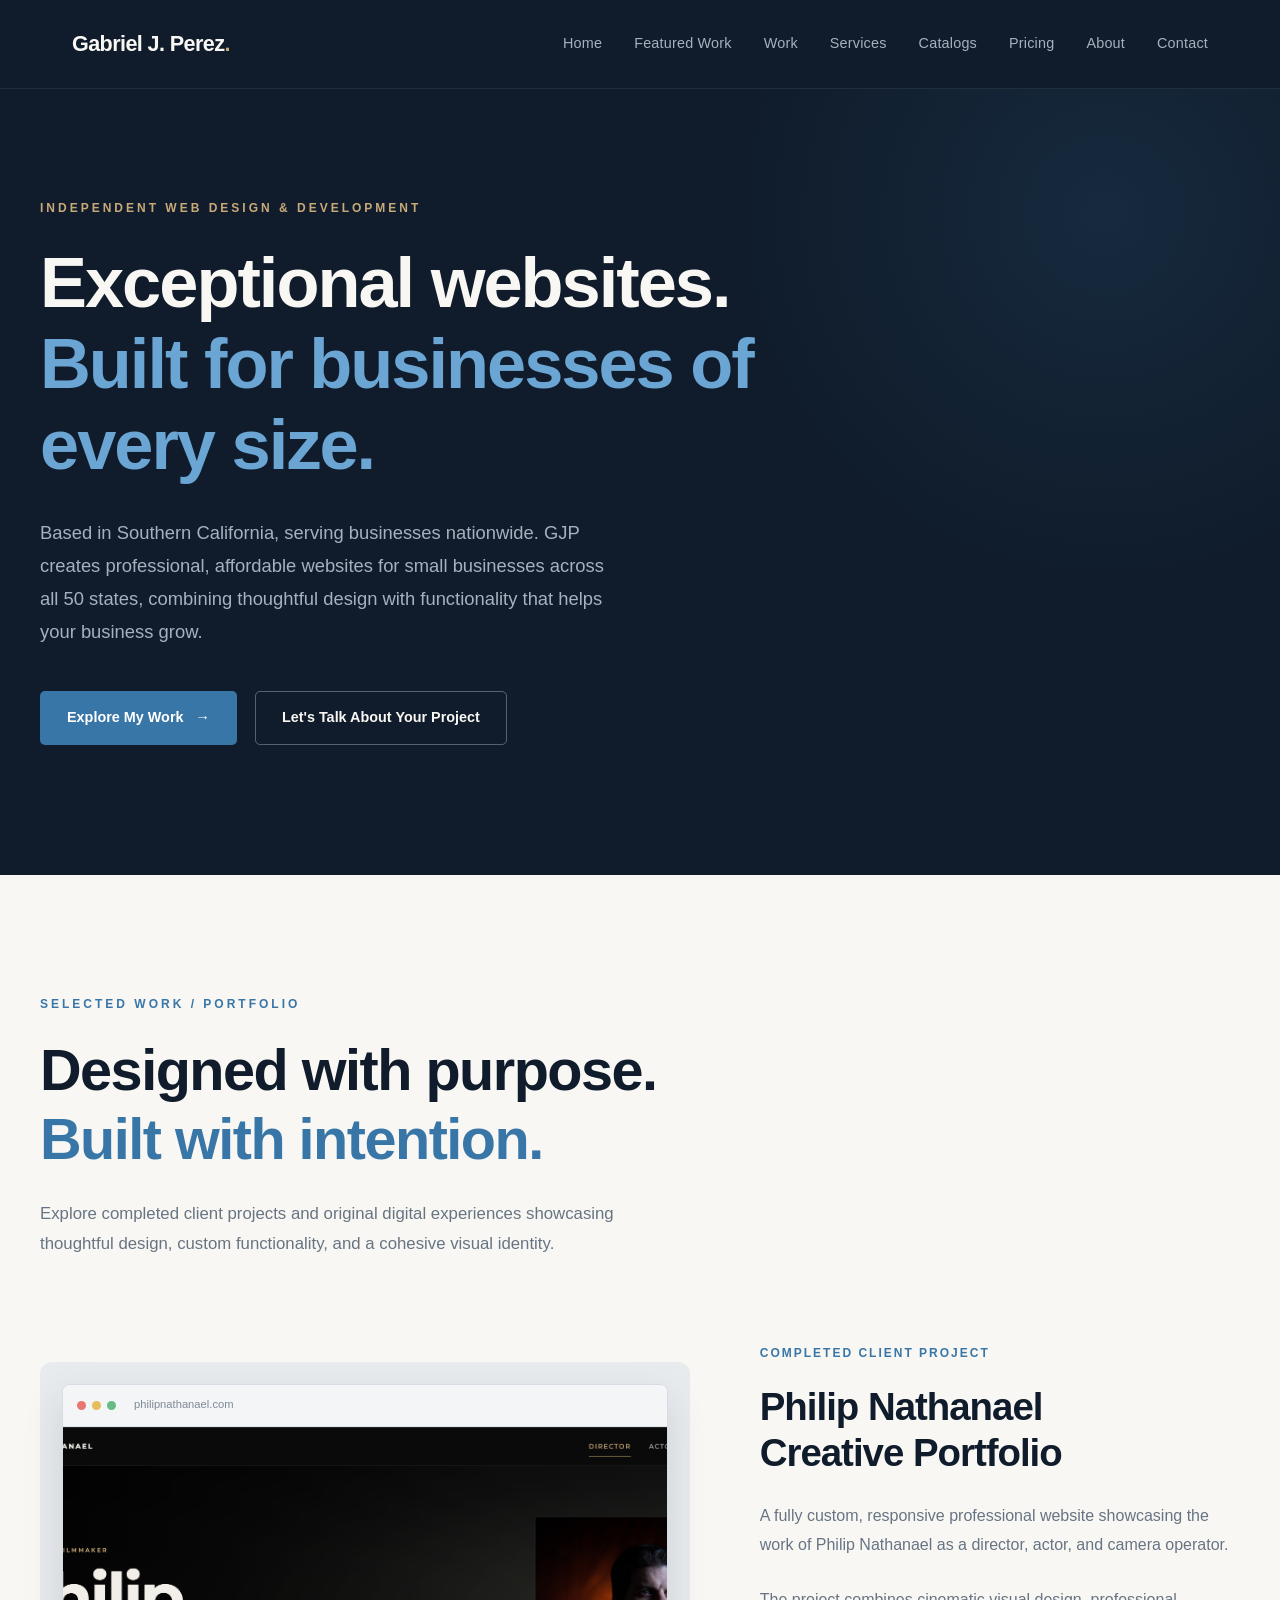
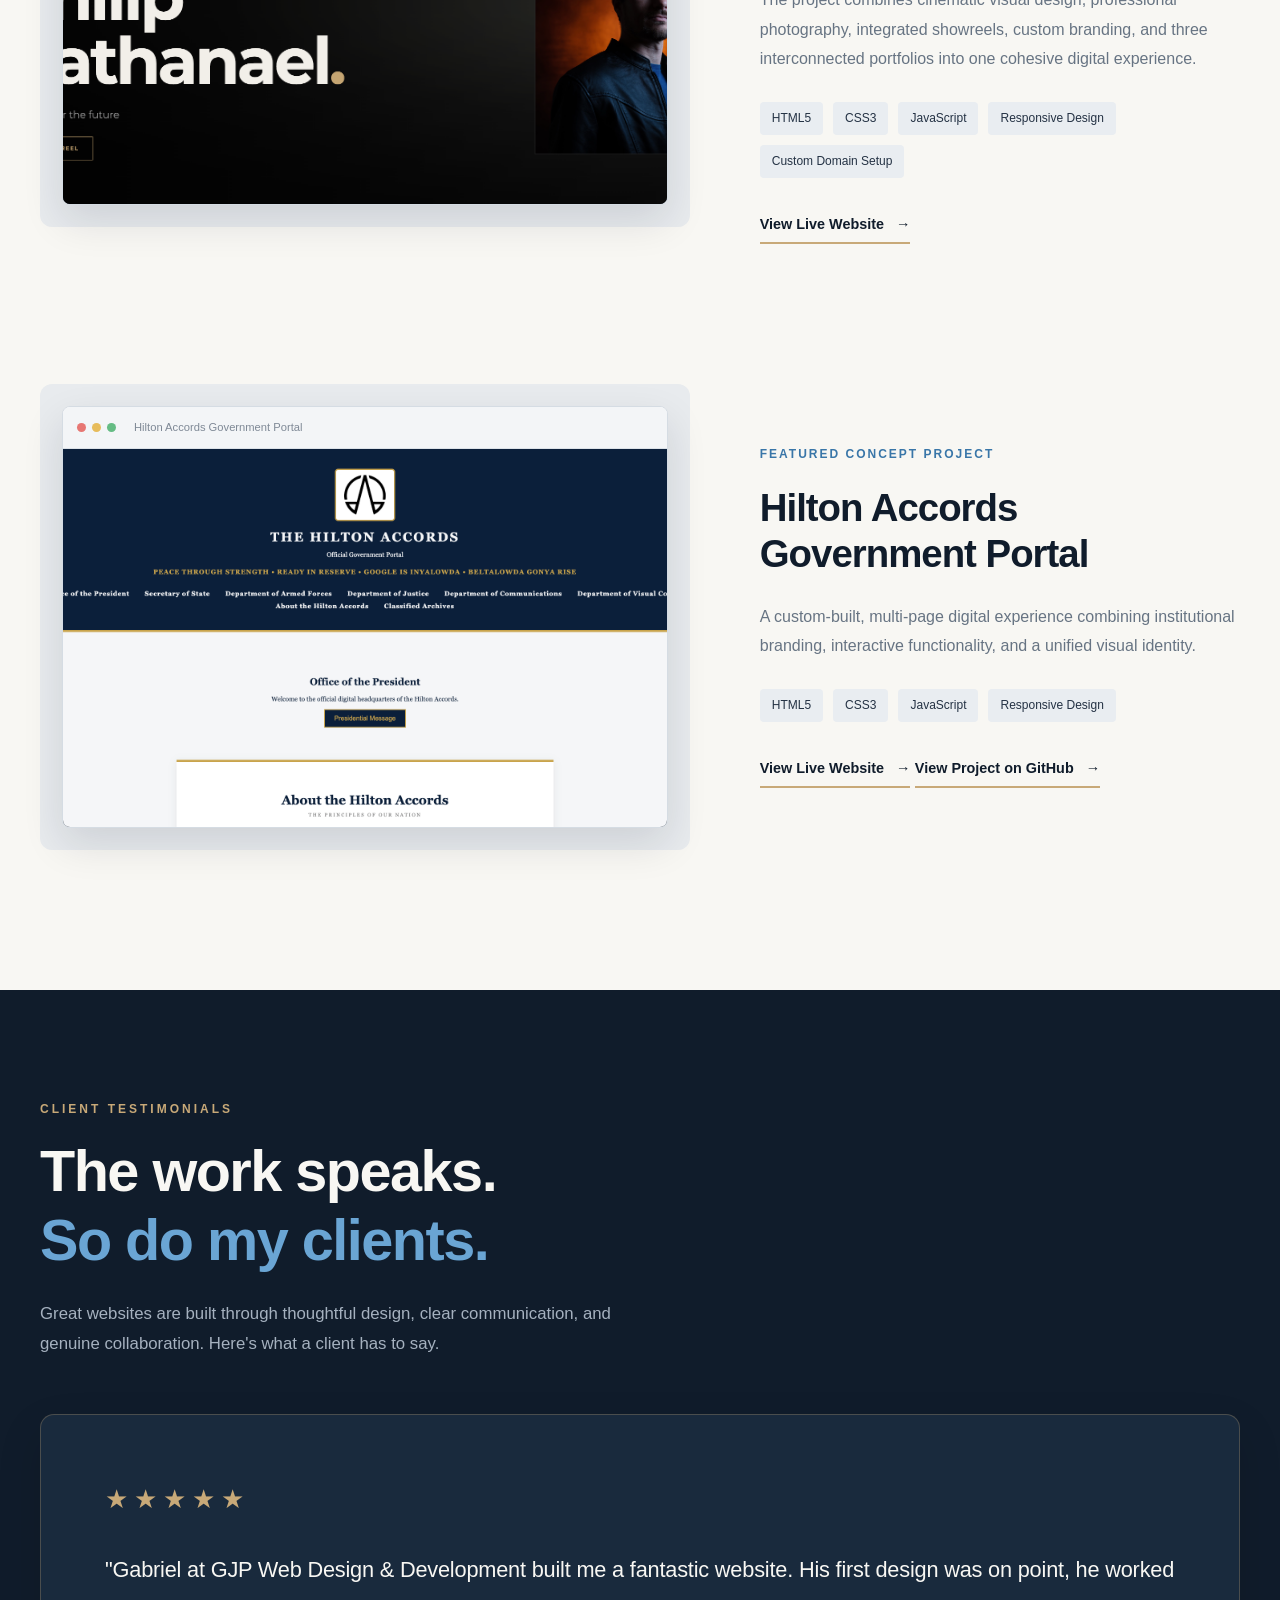
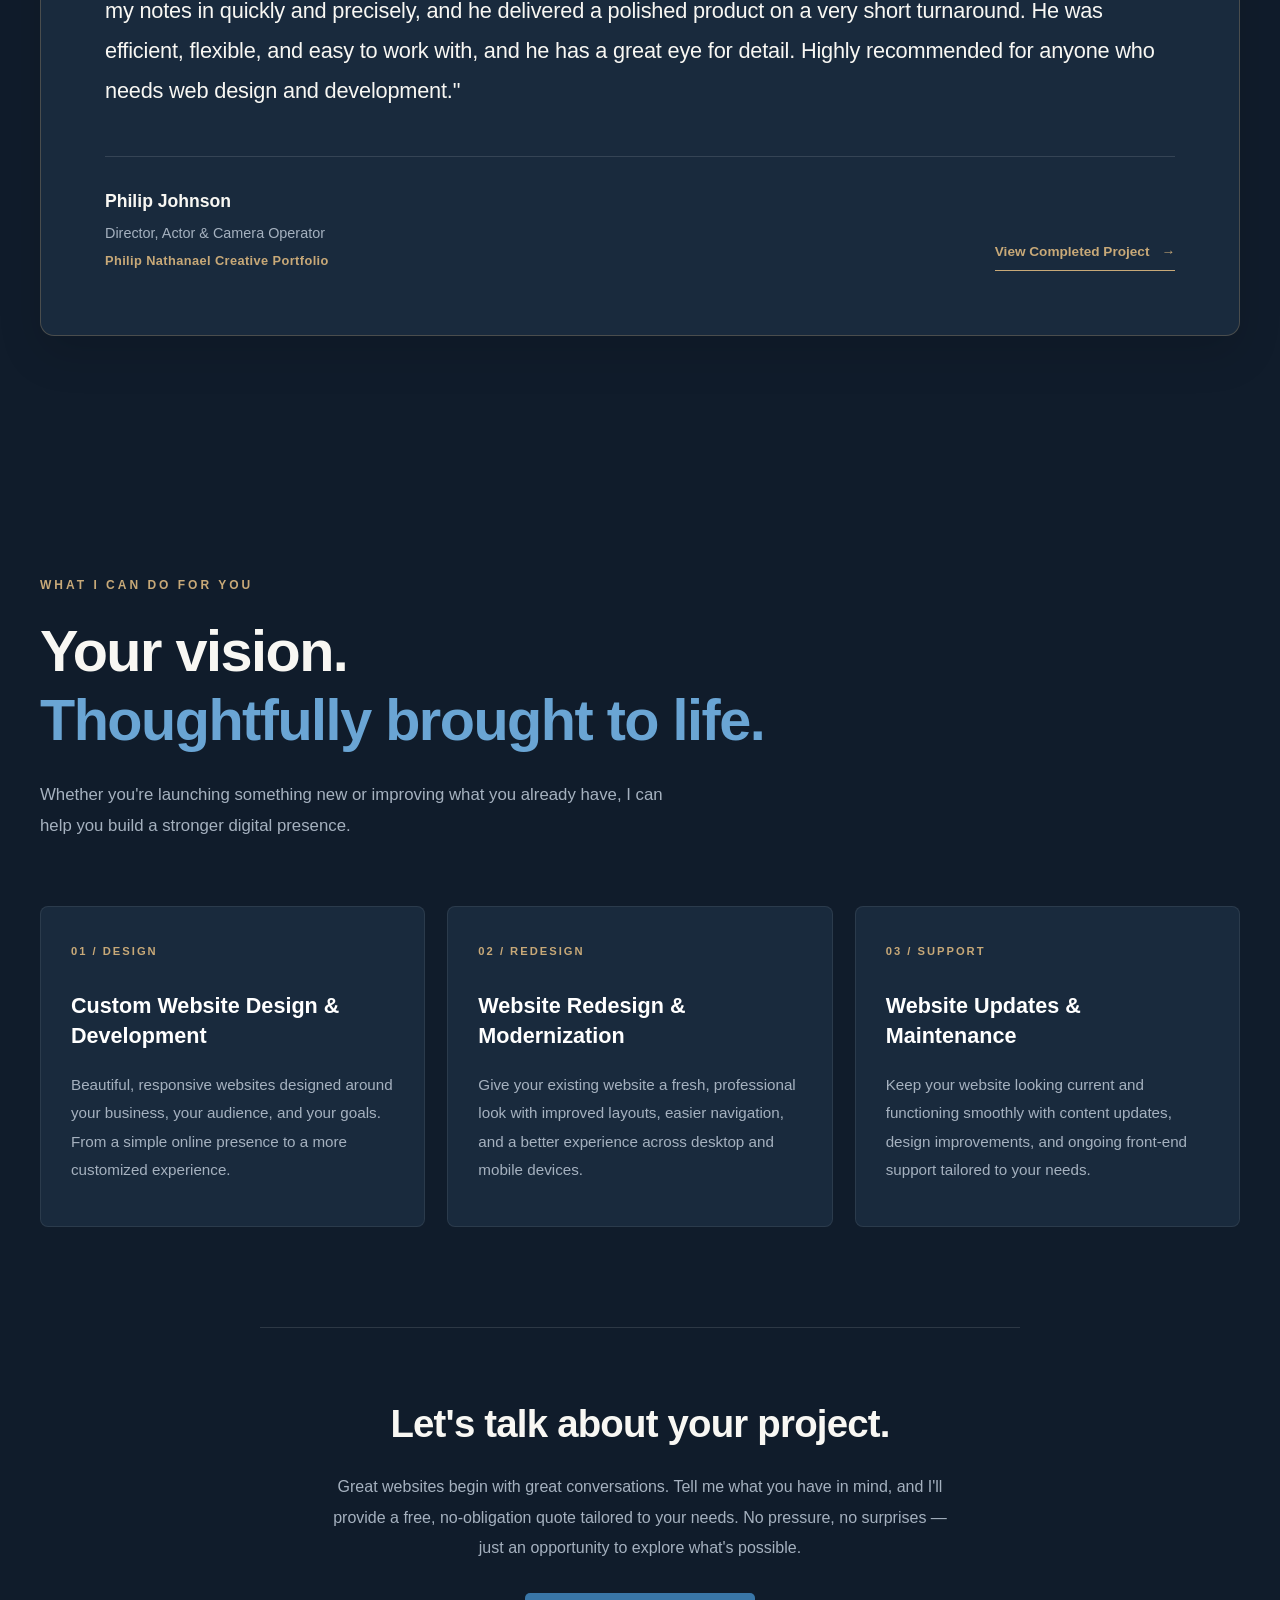
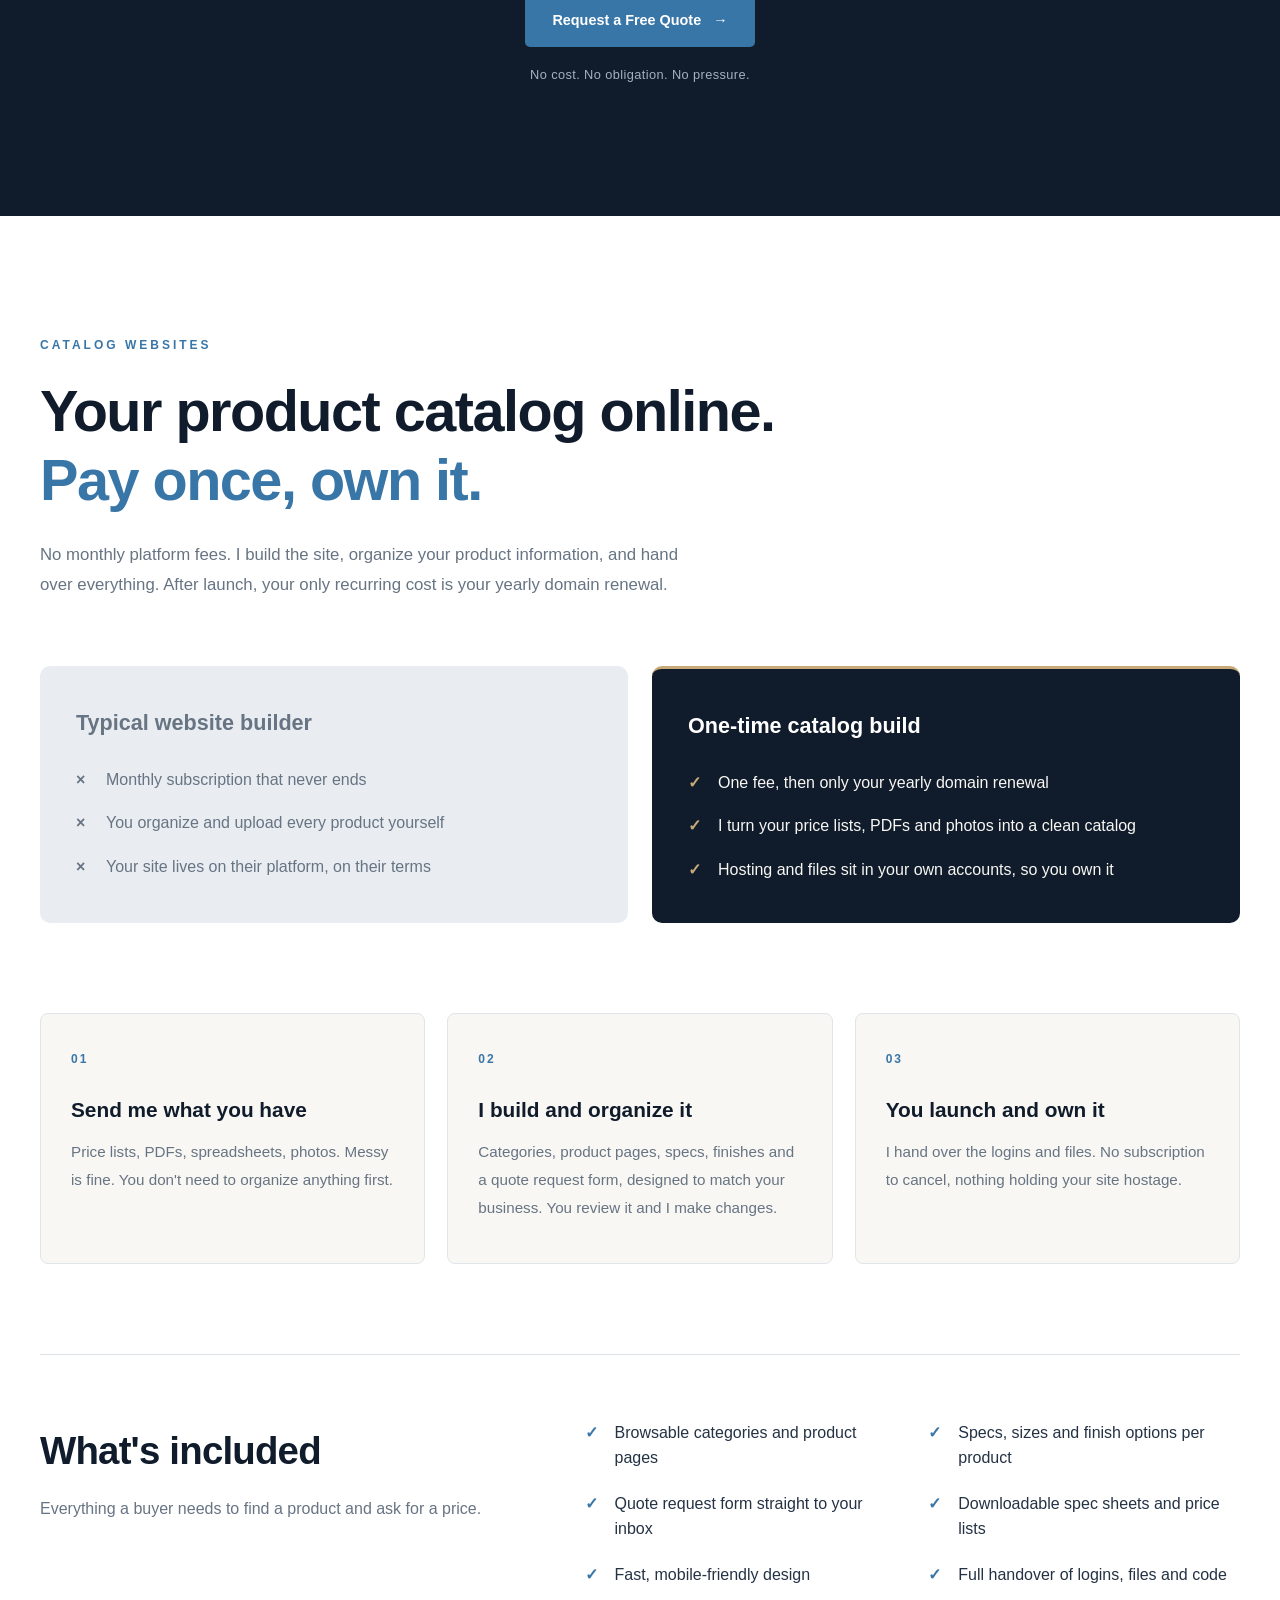
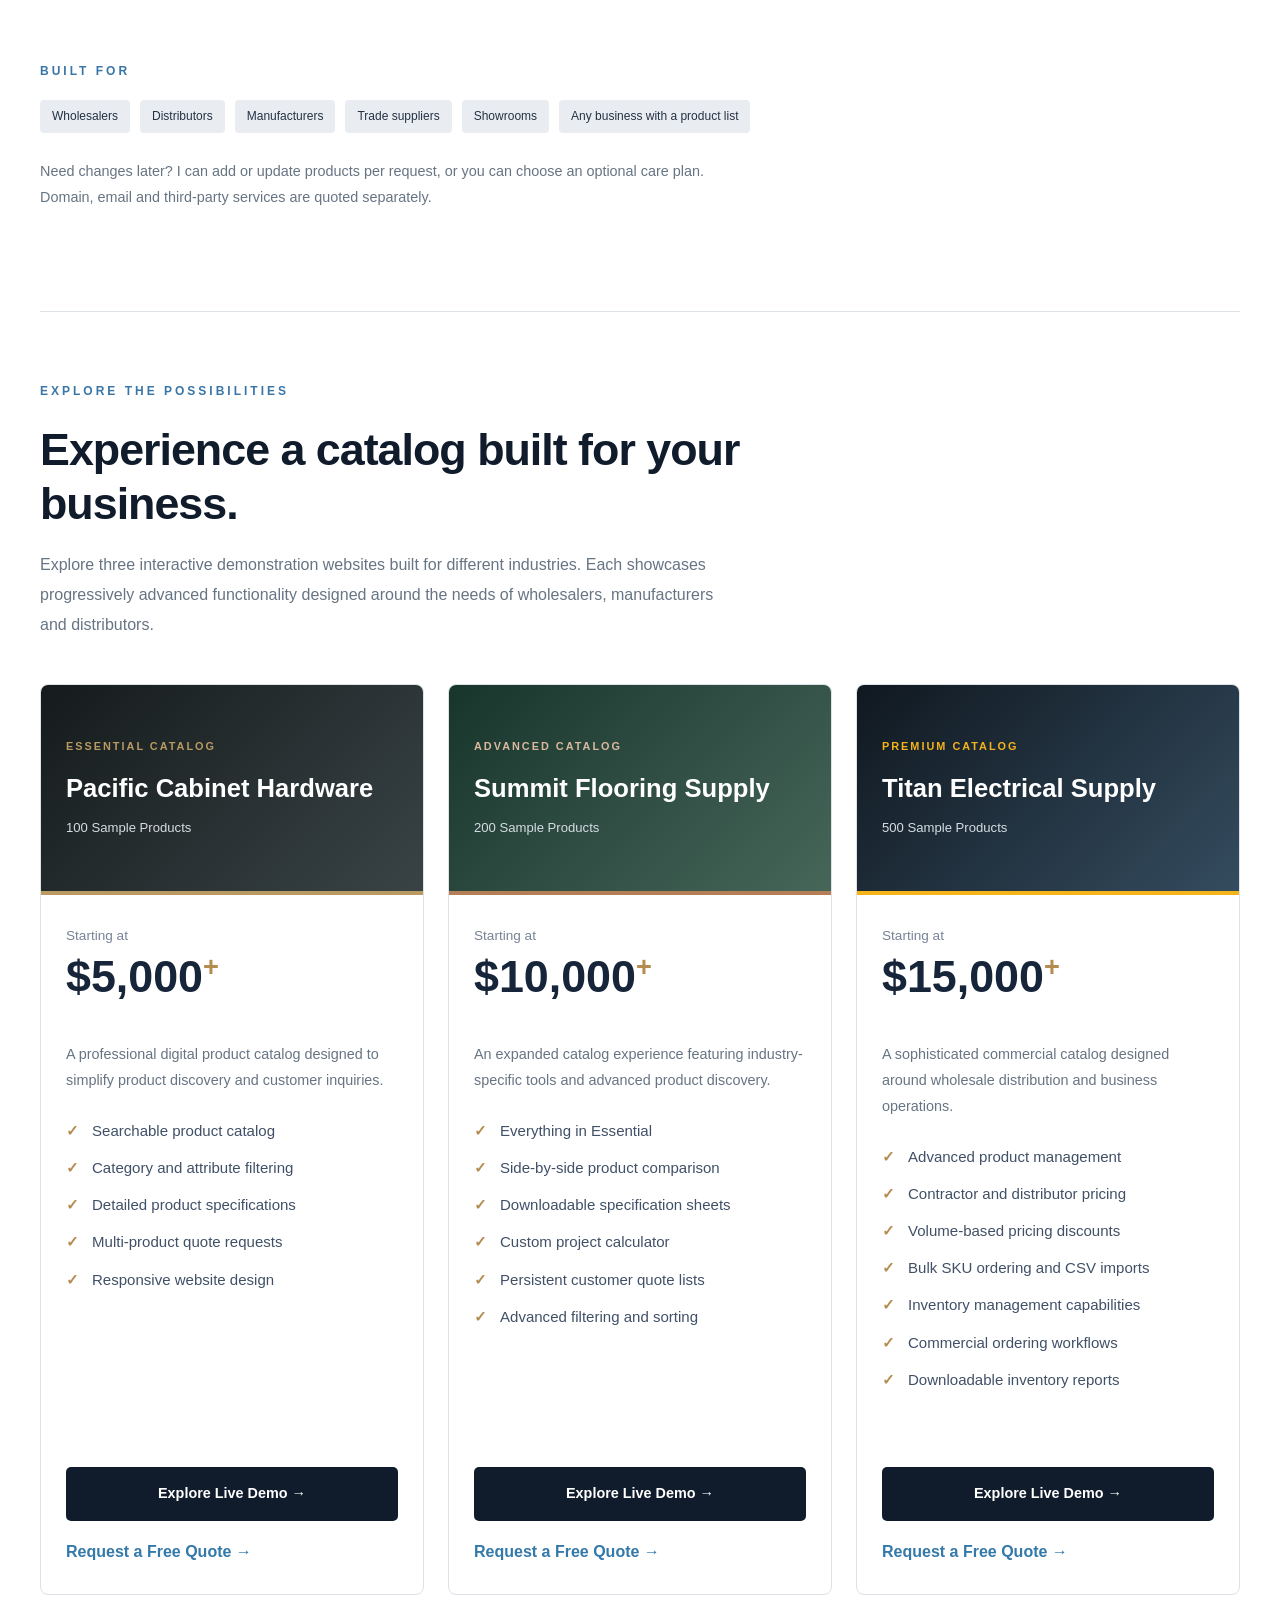
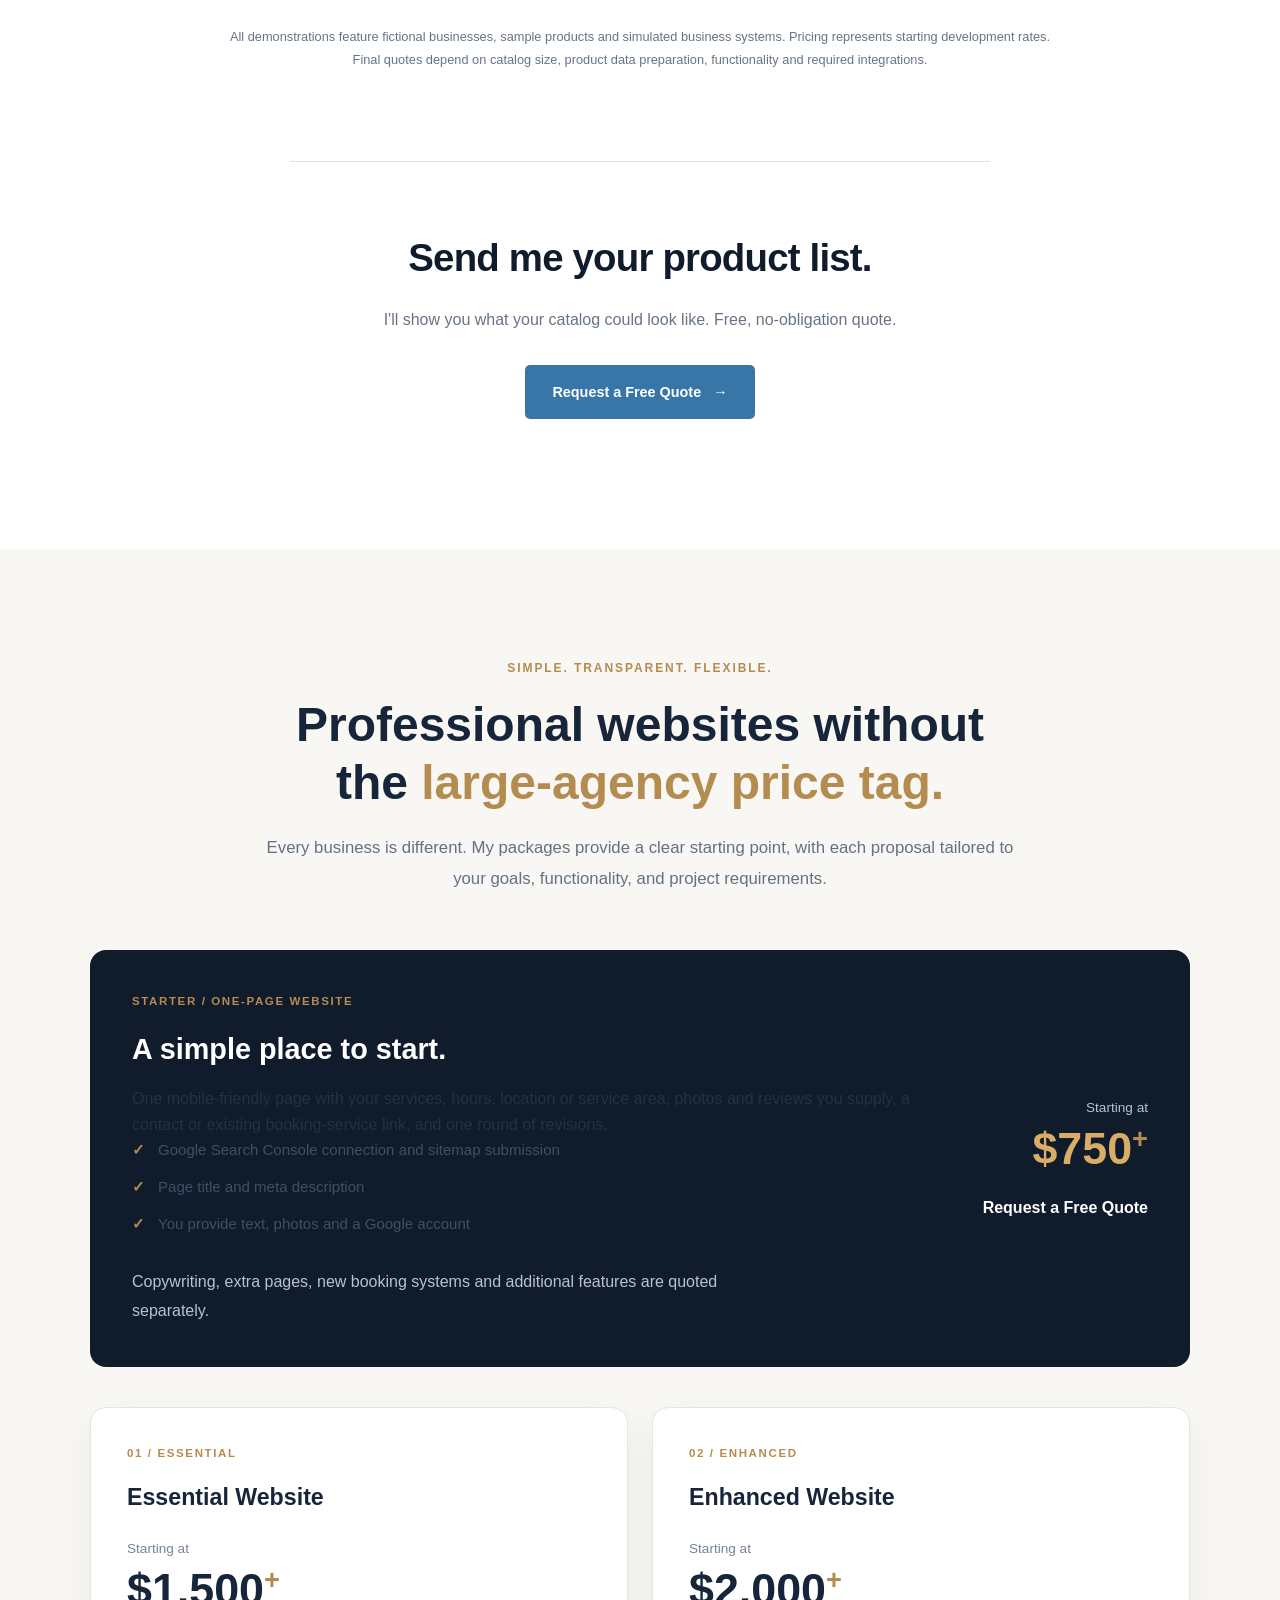
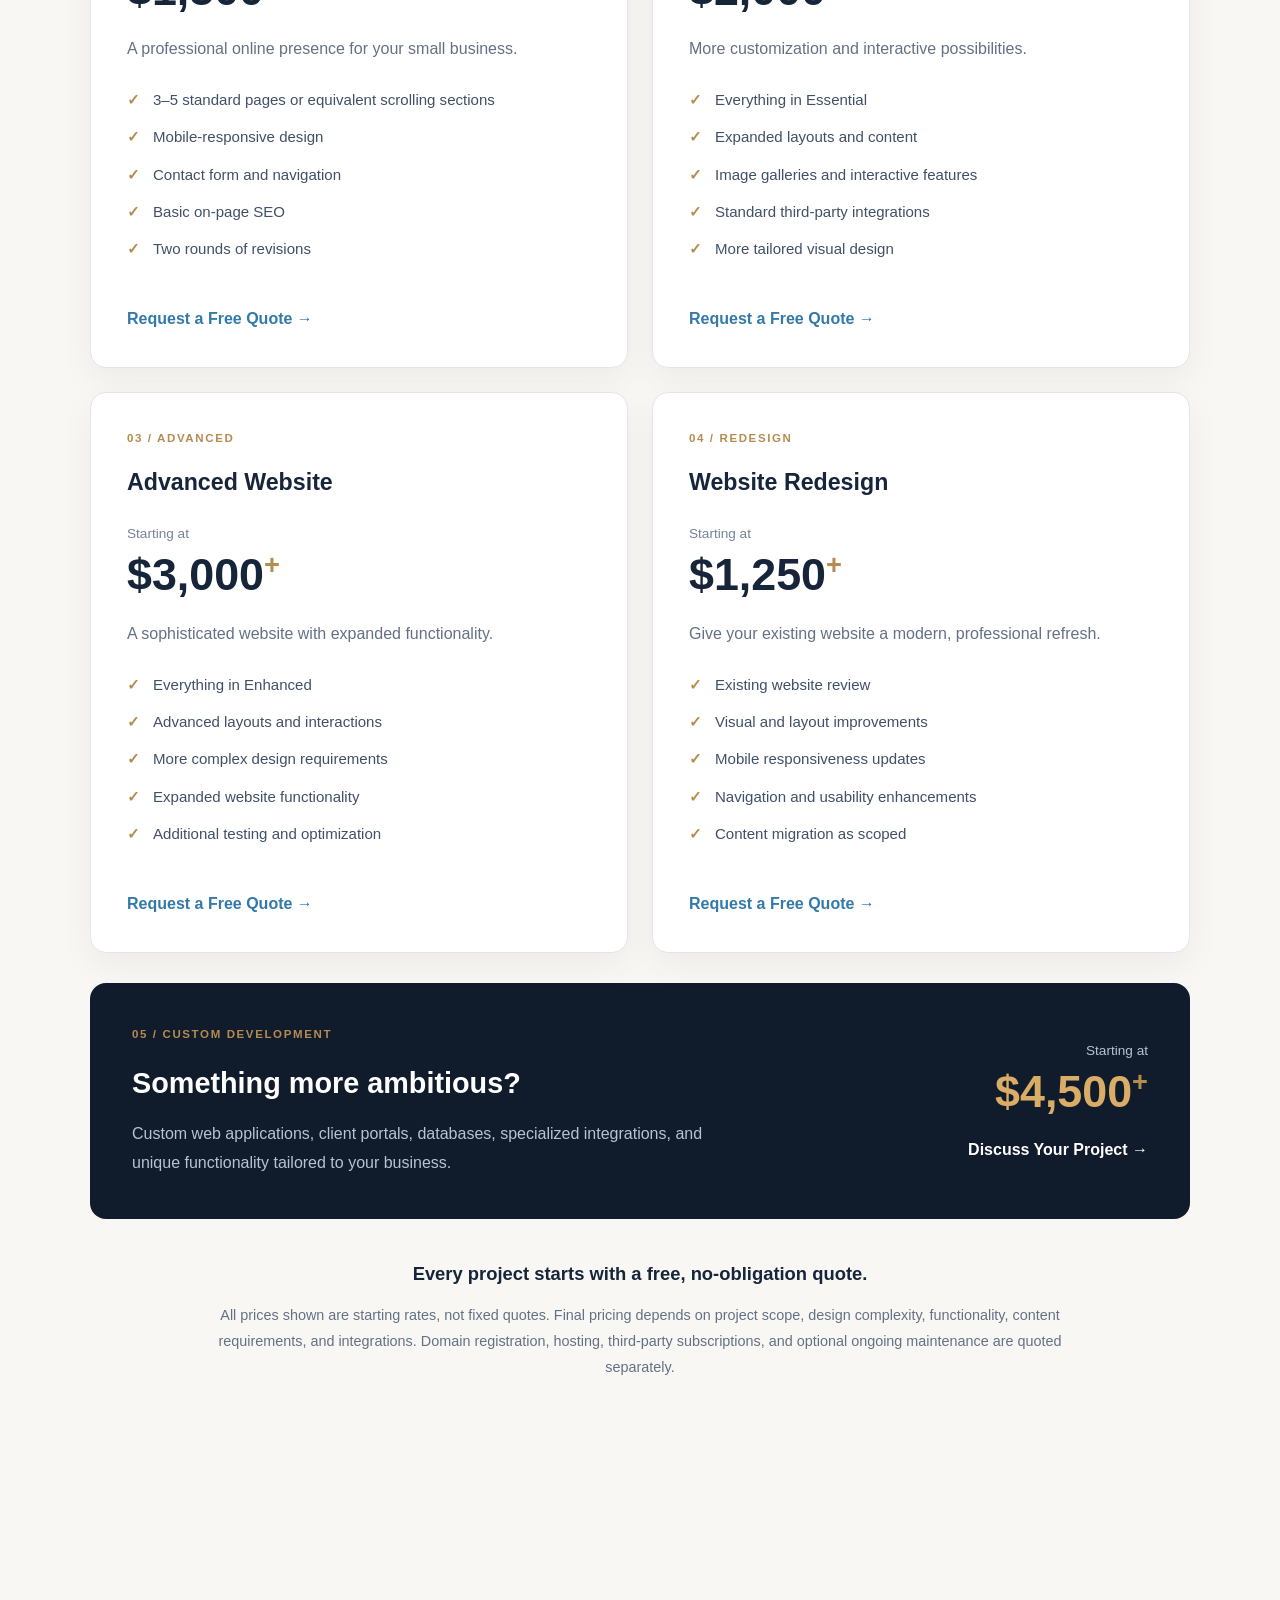
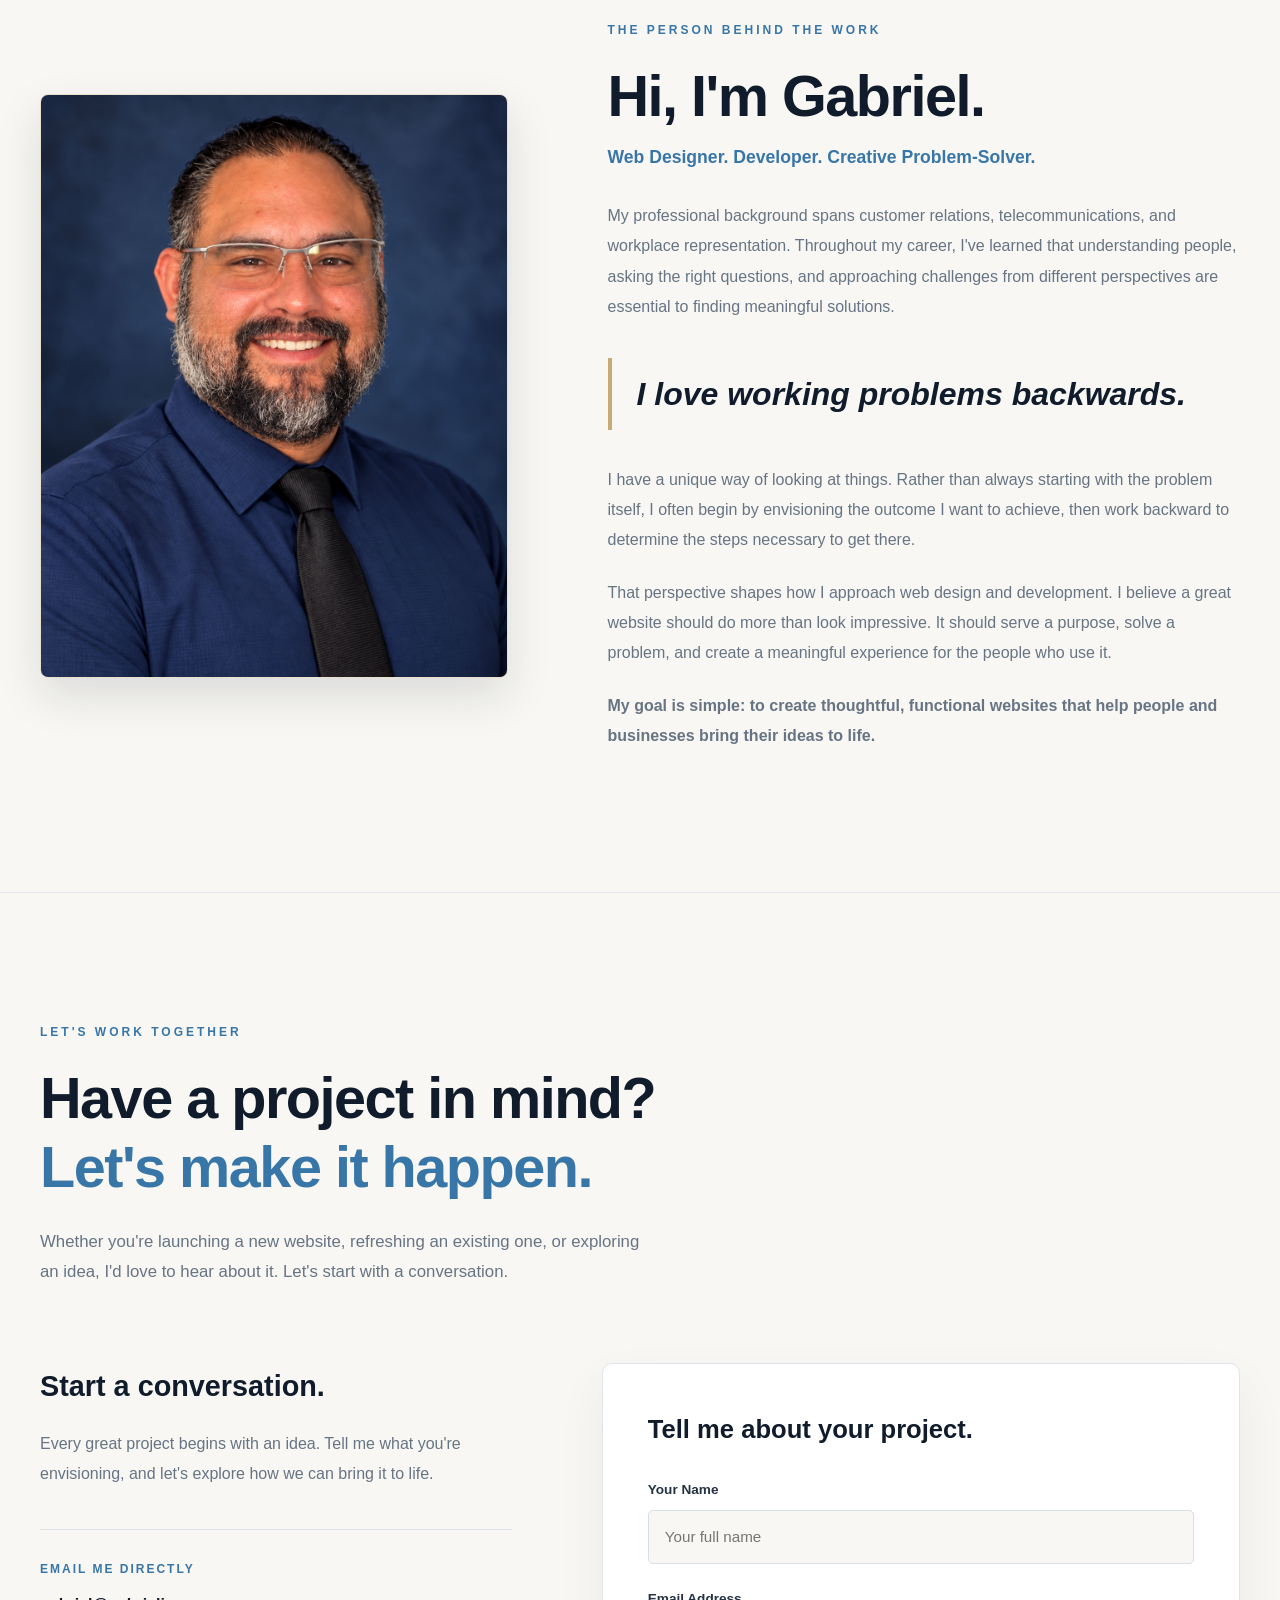
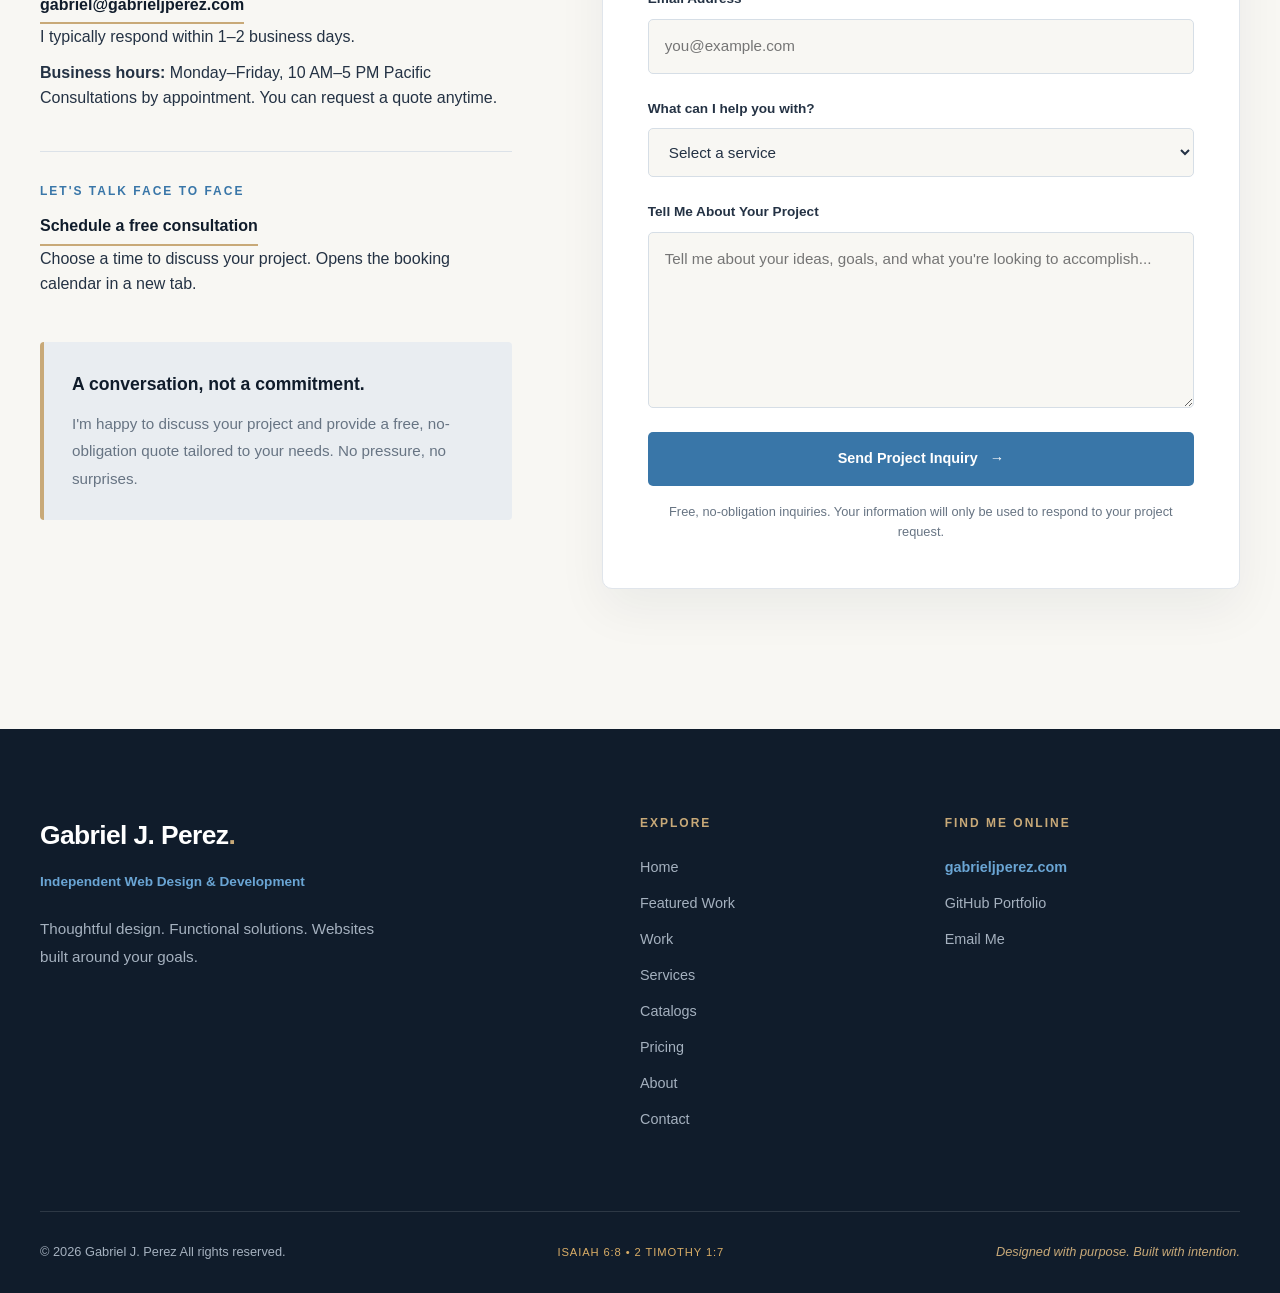
==== commit 6f9a8531: "Add $750 starter website package and consultation scheduling link" ====
--- a/index.html
+++ b/index.html
@@ -1050,6 +1050,31 @@
                     </p>
                 </div>
 
+                <!-- Starter one-page package -->
+                <article class="pricing-custom" aria-labelledby="starter-title">
+                    <div>
+                        <p class="pricing-label">STARTER / ONE-PAGE WEBSITE</p>
+                        <h3 id="starter-title">A simple place to start.</h3>
+                        <p>One mobile-friendly page with your services, hours, location or service area,
+                            photos and reviews you supply, a contact or existing booking-service link,
+                            and one round of revisions.</p>
+                        <ul class="pricing-features">
+                            <li>Google Search Console connection and sitemap submission</li>
+                            <li>Page title and meta description</li>
+                            <li>You provide text, photos and a Google account</li>
+                        </ul>
+                        <p>Copywriting, extra pages, new booking systems and additional features
+                            are quoted separately.</p>
+                    </div>
+                    <div class="pricing-custom-action">
+                        <p class="pricing-starting">Starting at</p>
+                        <p class="pricing-price">$750<span>+</span></p>
+                        <a href="#contact" class="pricing-link" data-package="starter">
+                            Request a Free Quote
+                        </a>
+                    </div>
+                </article>
+
                 <!-- Pricing Cards -->
                 <div class="pricing-grid">
 
@@ -1346,6 +1371,16 @@
                             </p>
                         </div>
 
+                        <div class="contact-method">
+                            <p class="contact-label">LET'S TALK FACE TO FACE</p>
+                            <a href="https://cal.com/gabriel-j-perez" class="contact-email"
+                               target="_blank" rel="noopener noreferrer">
+                                Schedule a free consultation
+                            </a>
+                            <p class="contact-note">Choose a time to discuss your project.
+                                Opens the booking calendar in a new tab.</p>
+                        </div>
+
                         <div class="contact-promise">
 
                             <h4>A conversation, not a commitment.</h4>
@@ -1404,6 +1439,10 @@
                             <select id="project-type" name="project_type" required>
                                 <option value="" disabled selected>
                                     Select a service
+                                </option>
+
+                                <option value="starter">
+                                    Starter One-Page Site - Starting at $750+
                                 </option>
 
                                 <option value="essential">
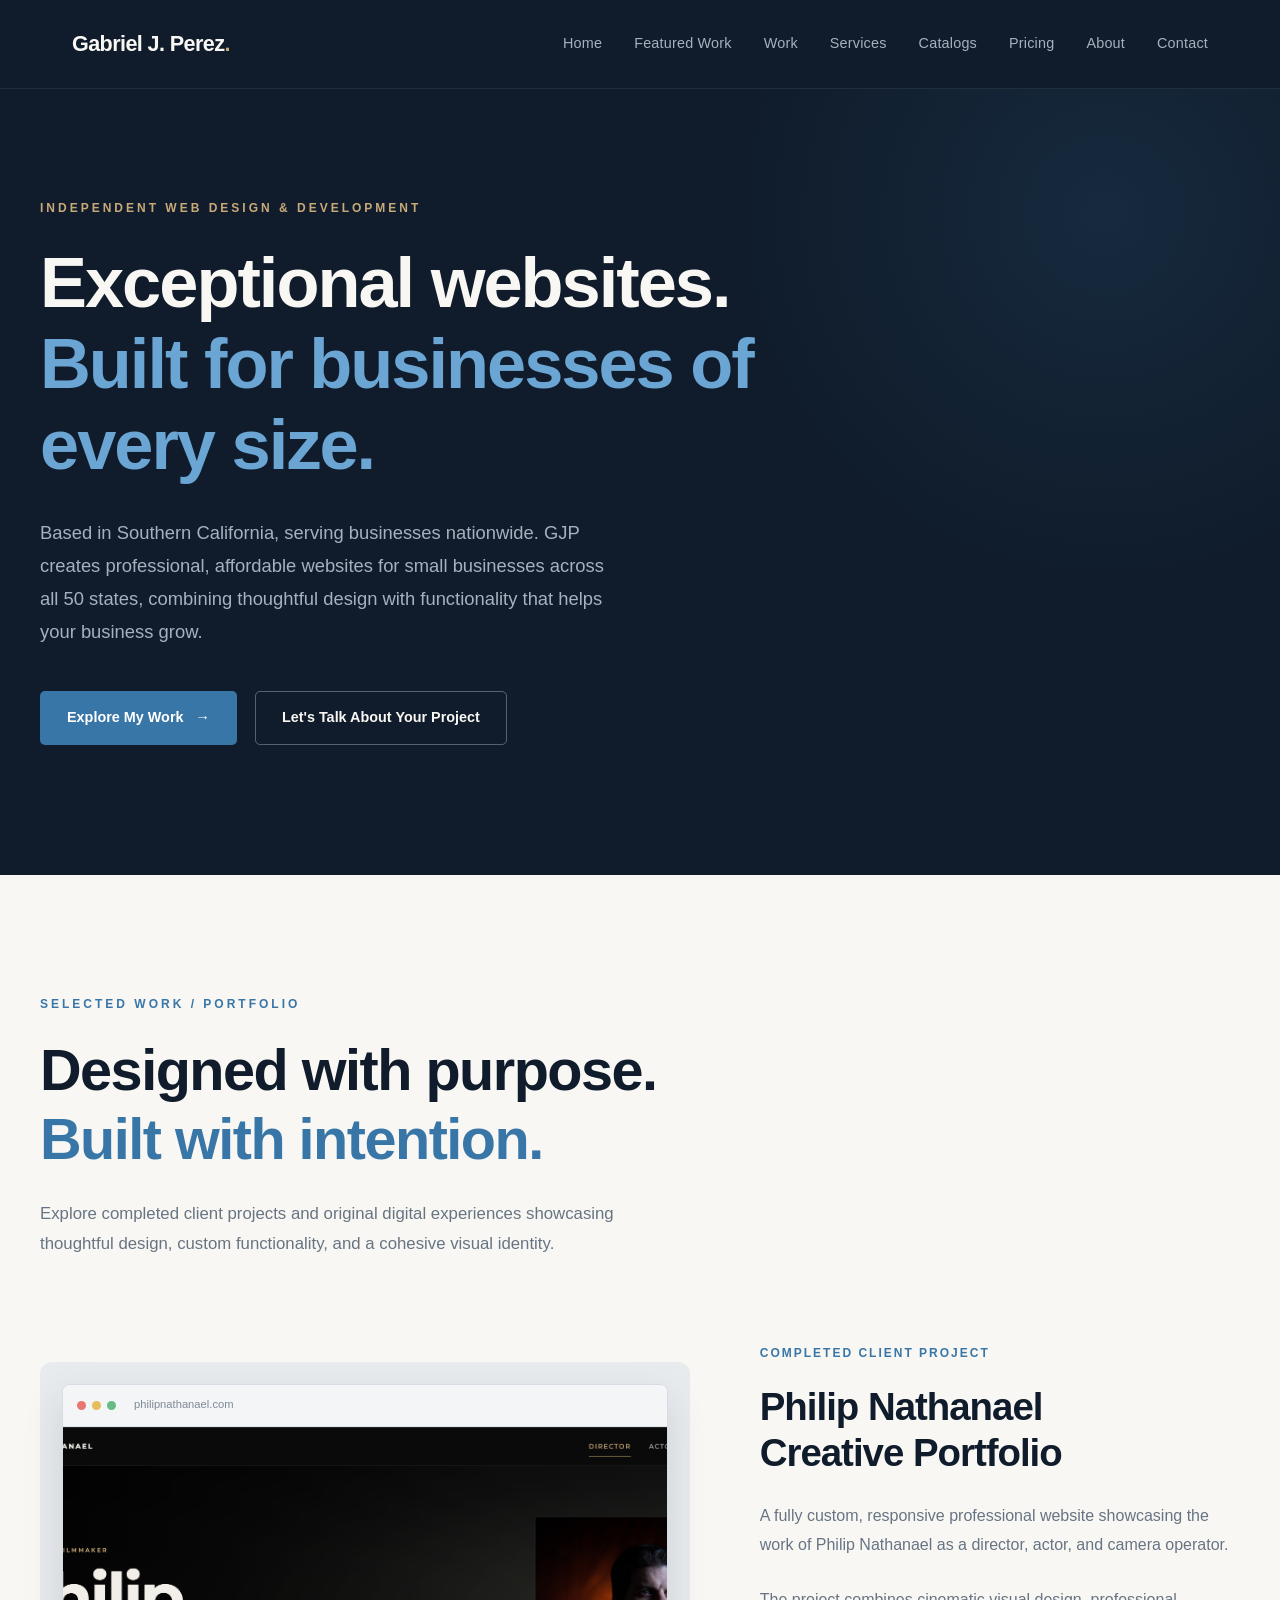
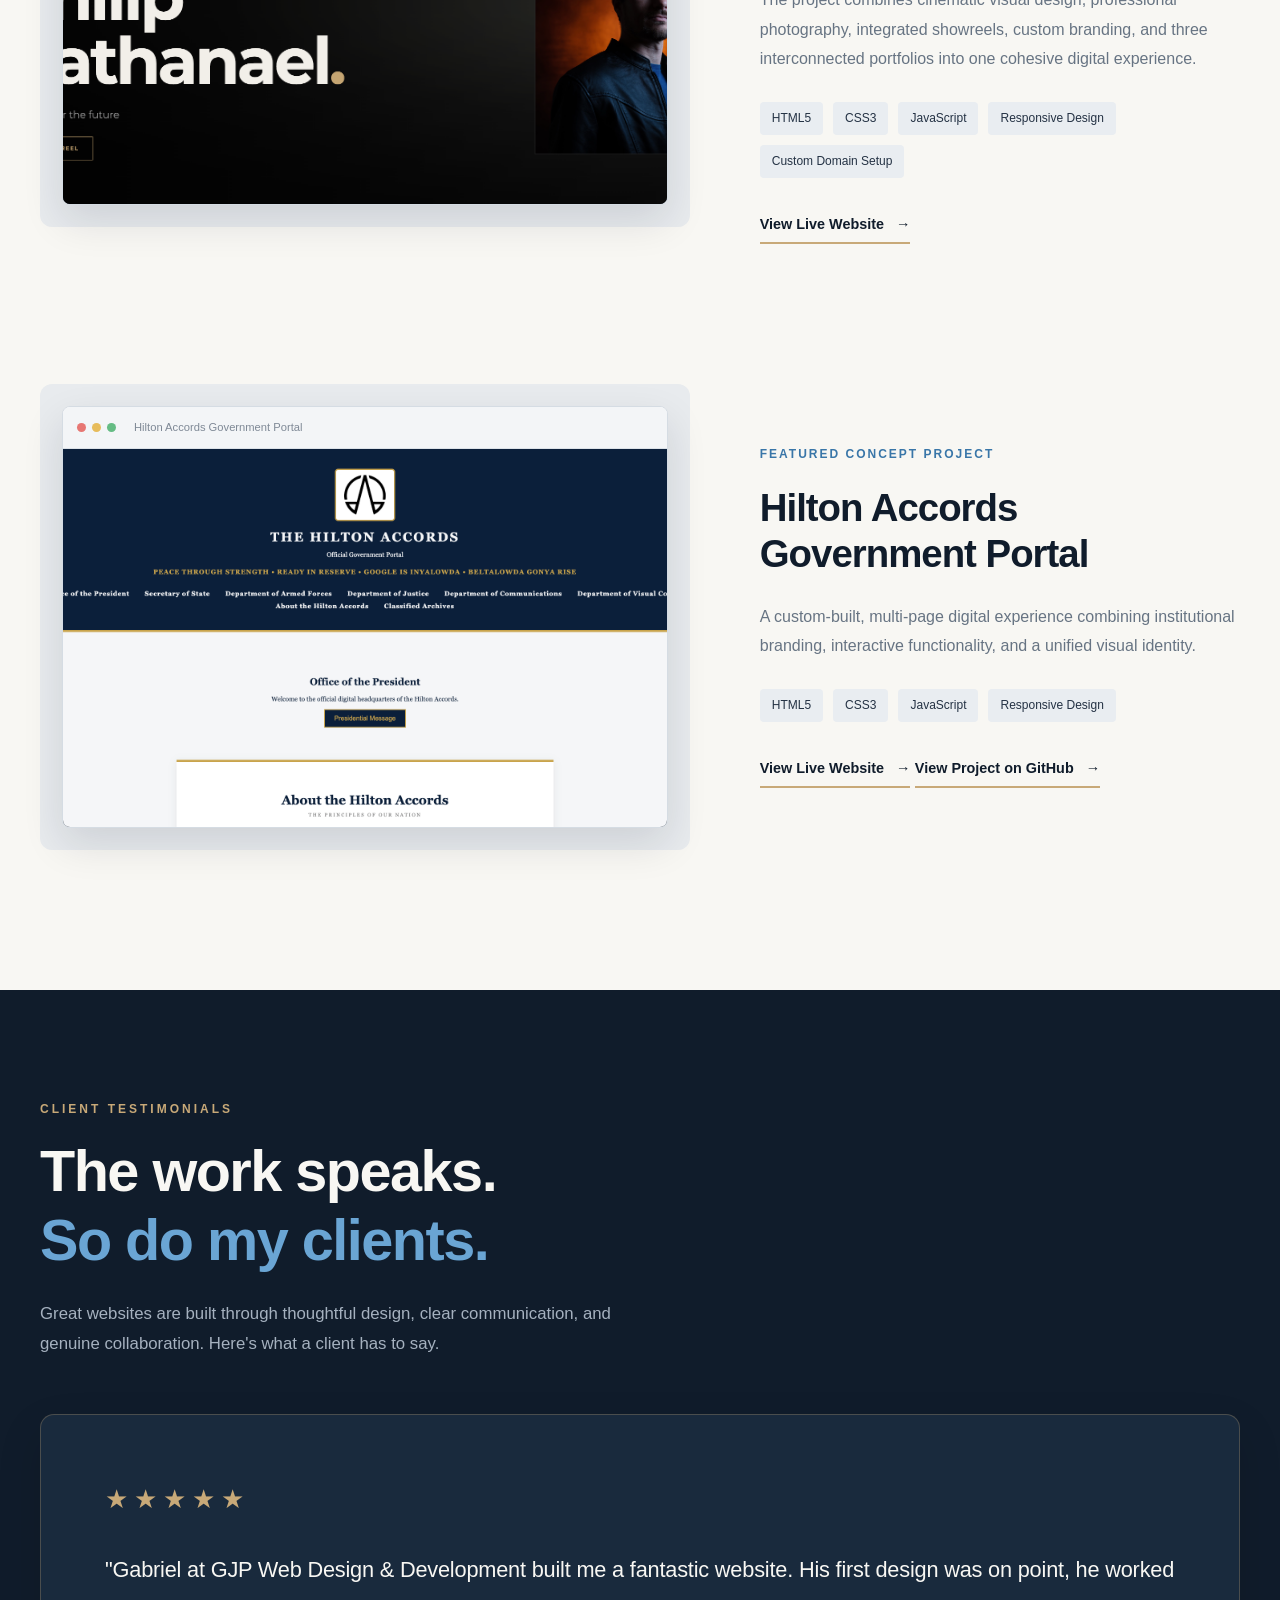
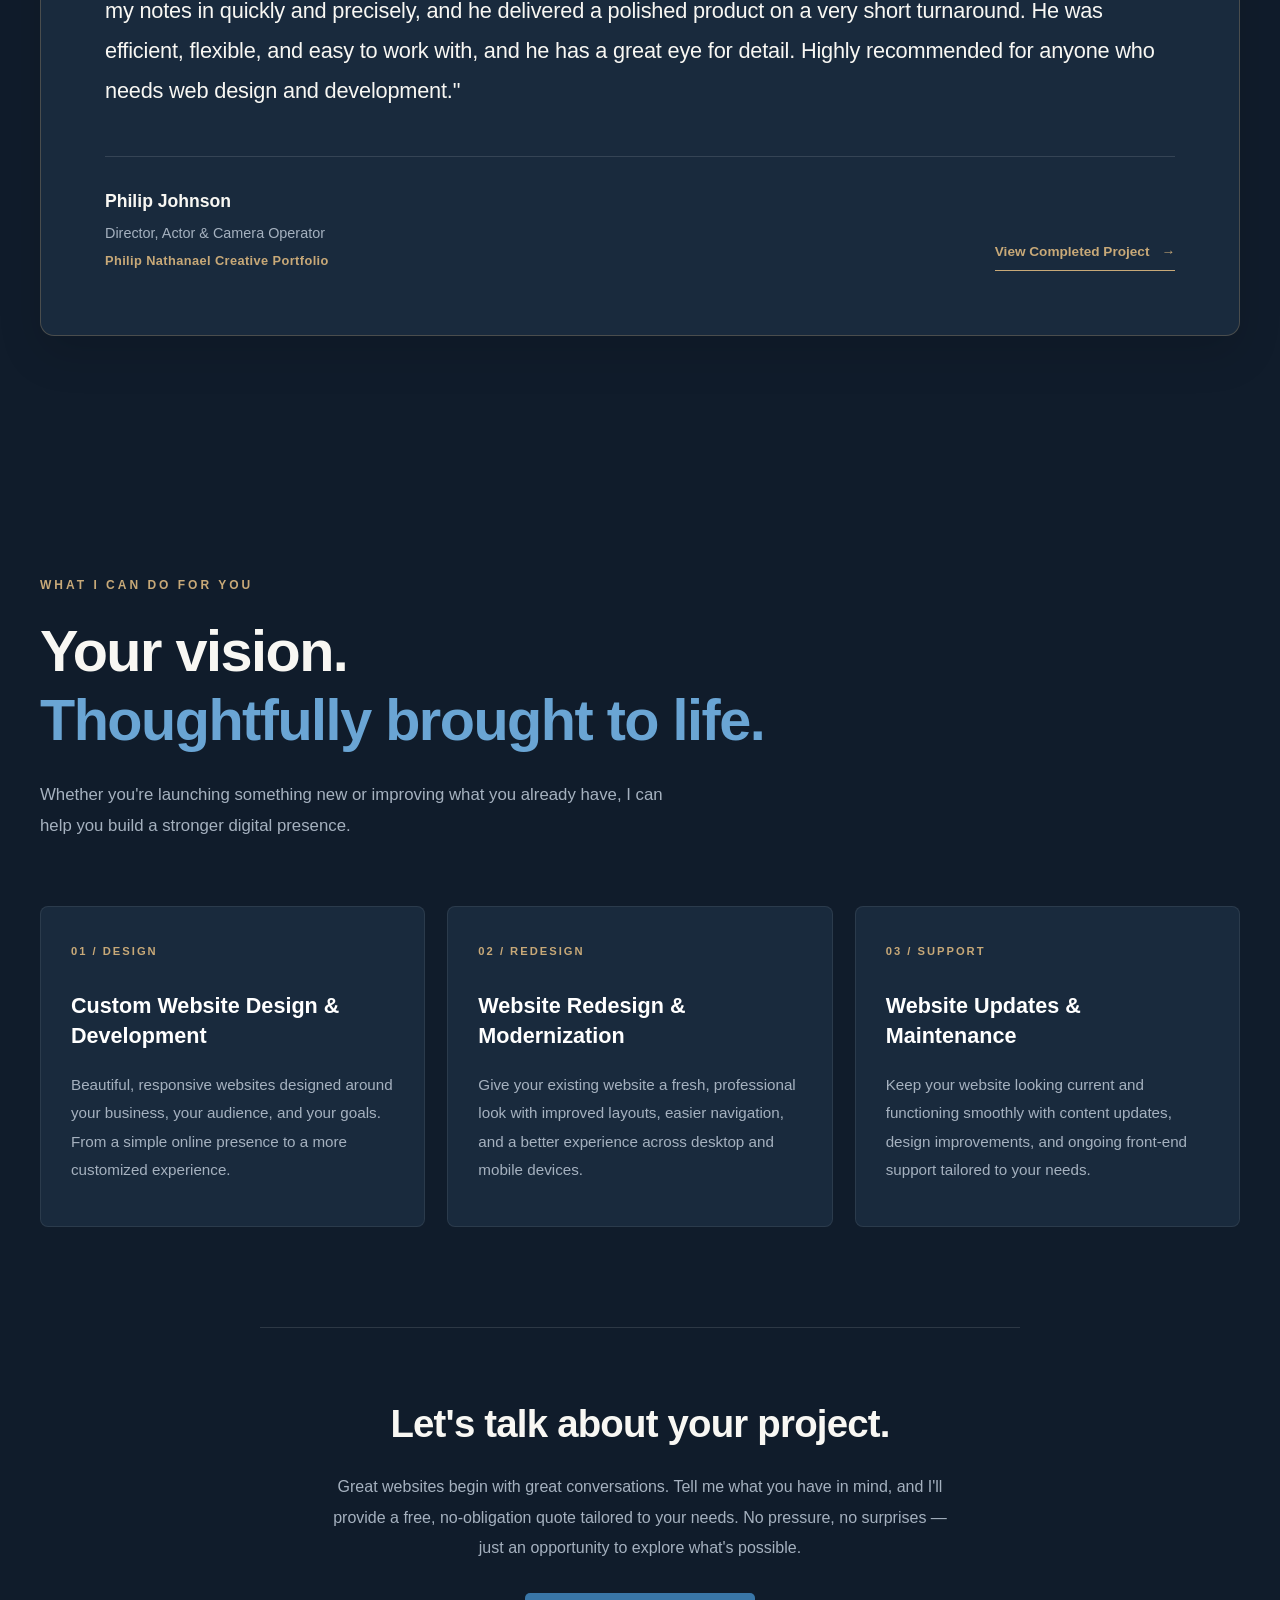
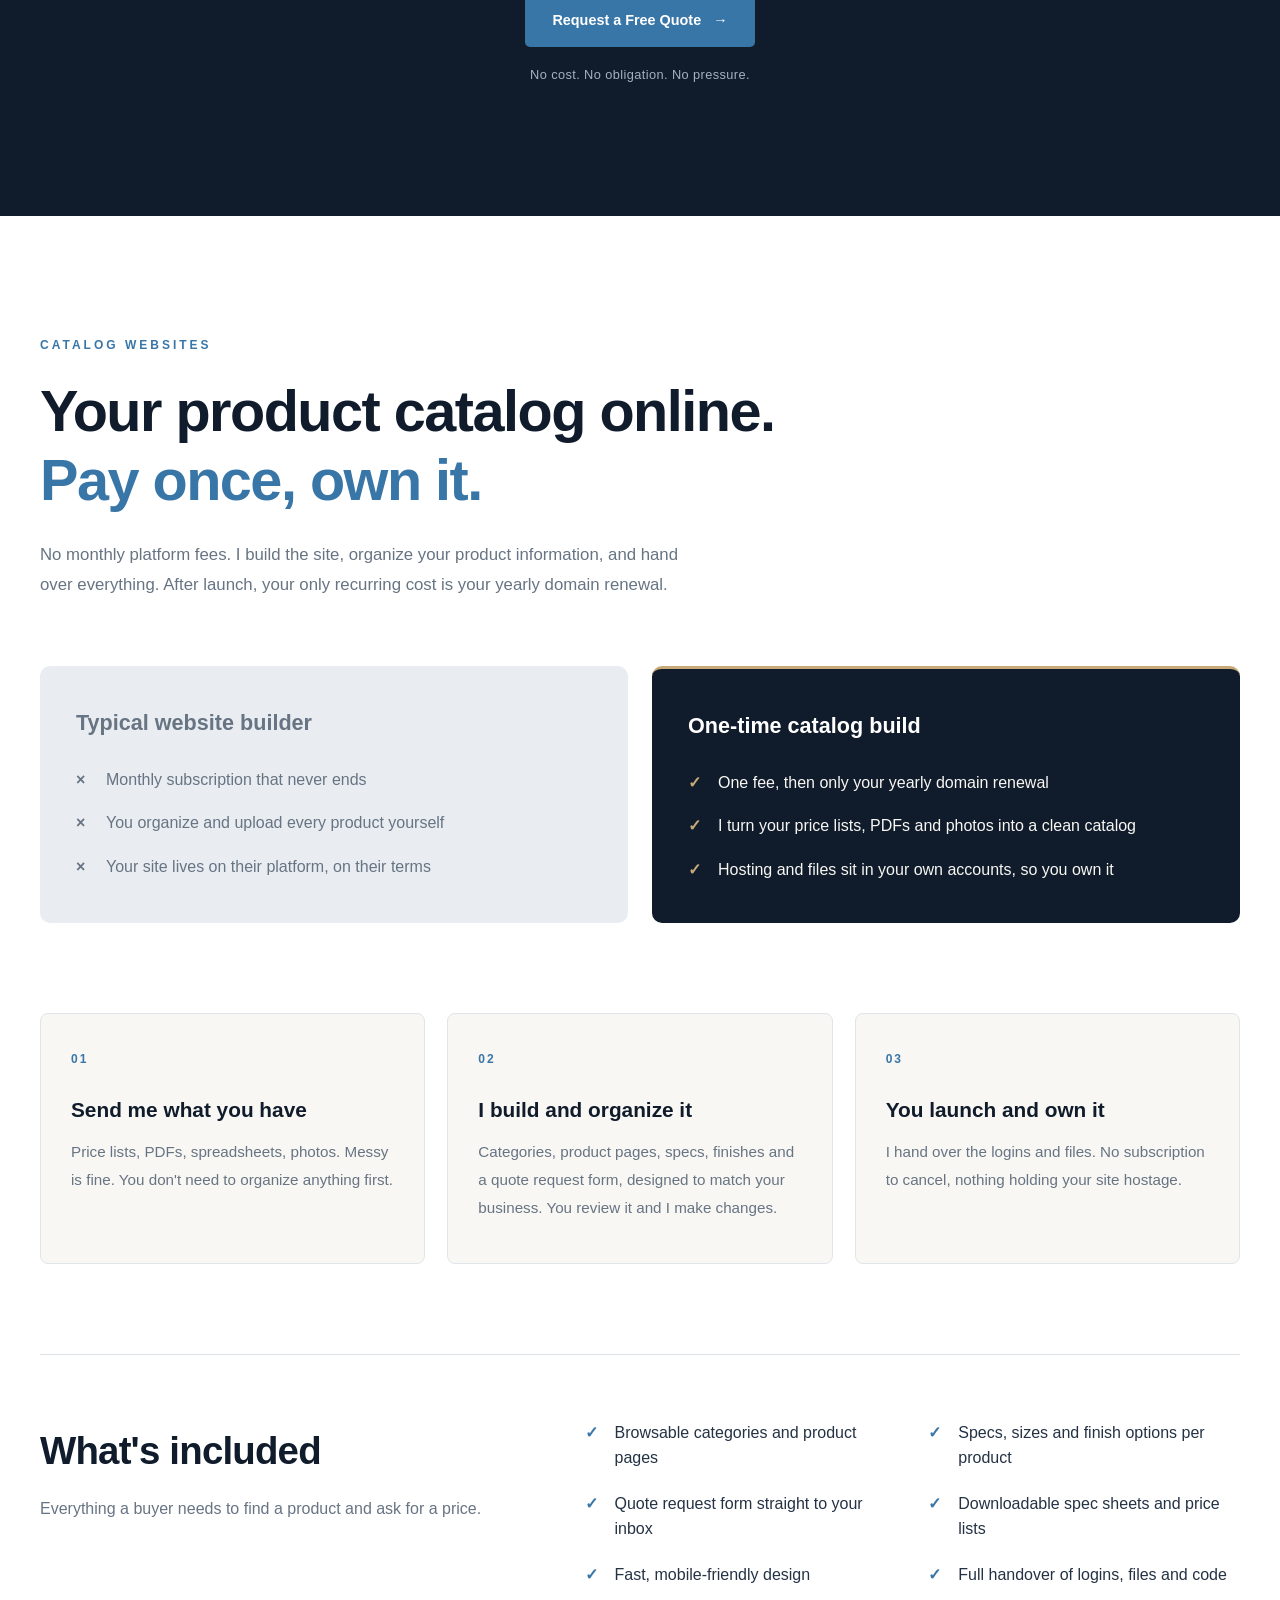
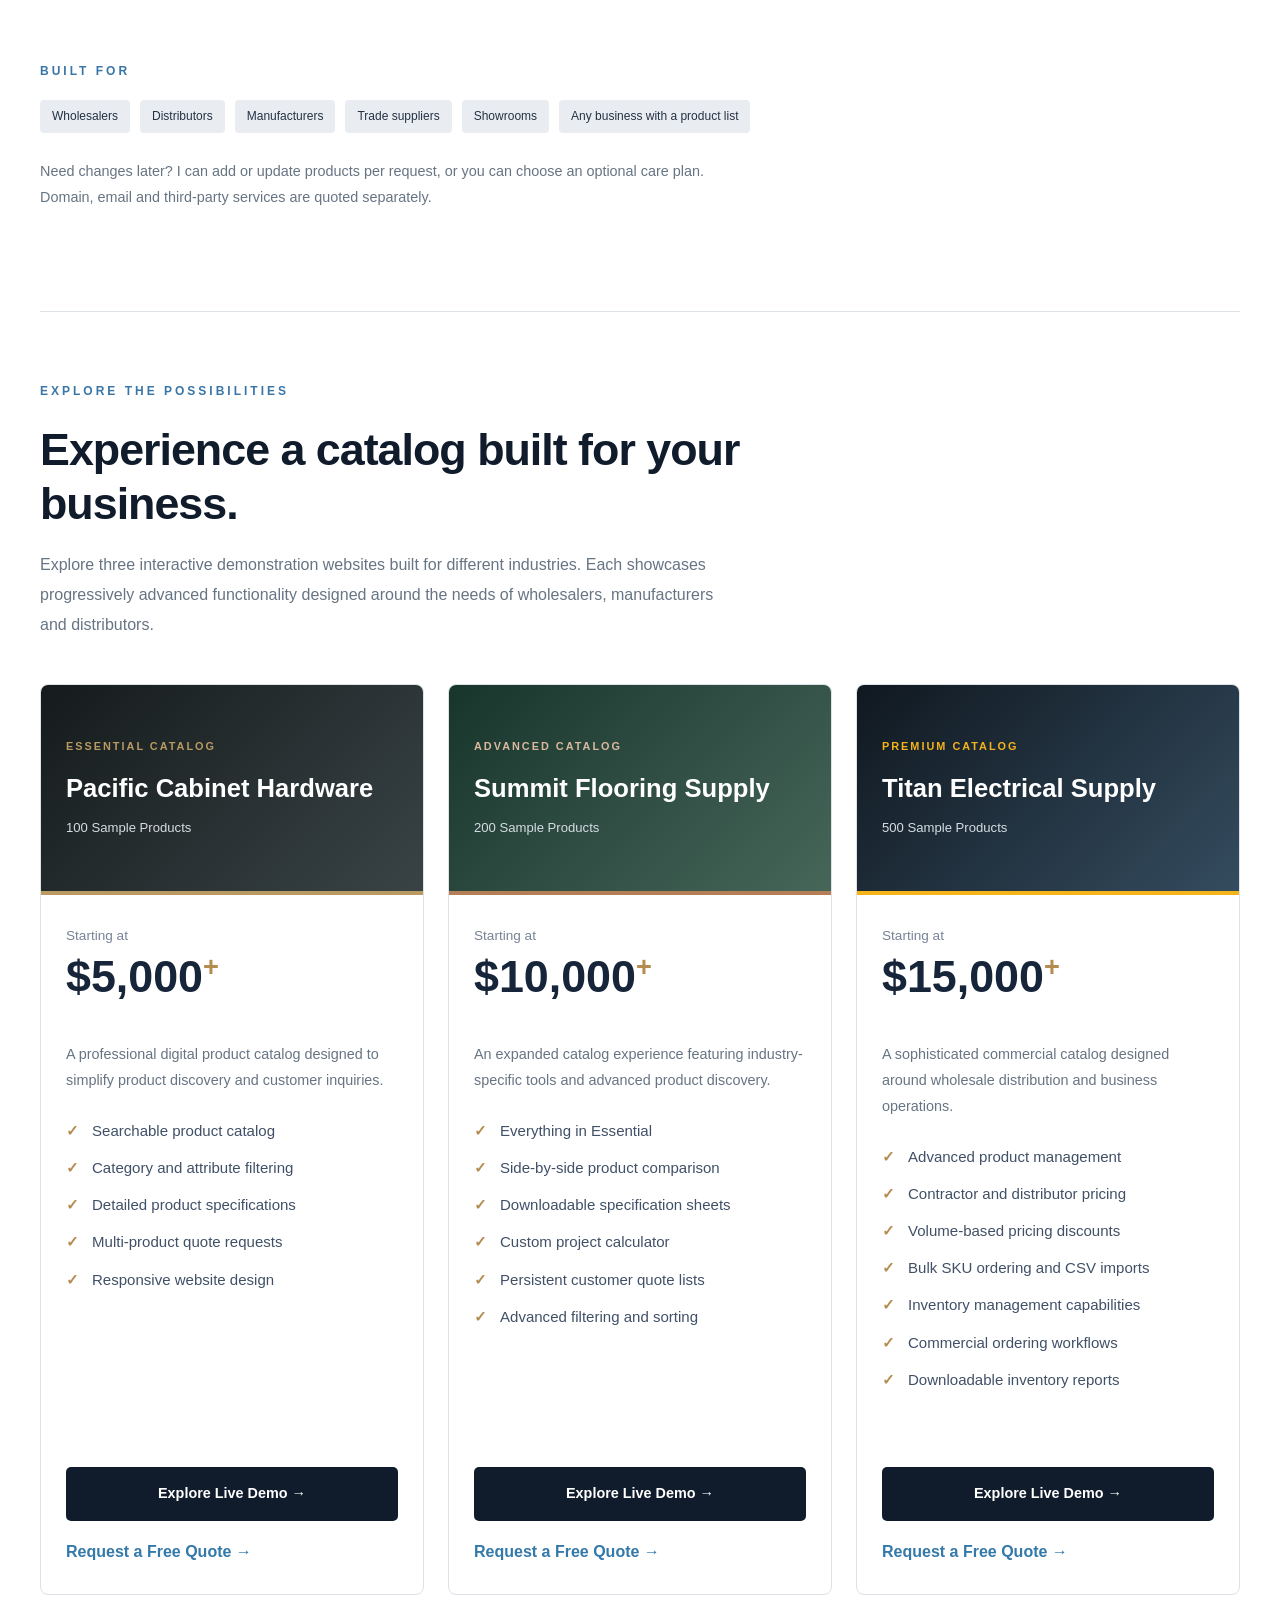
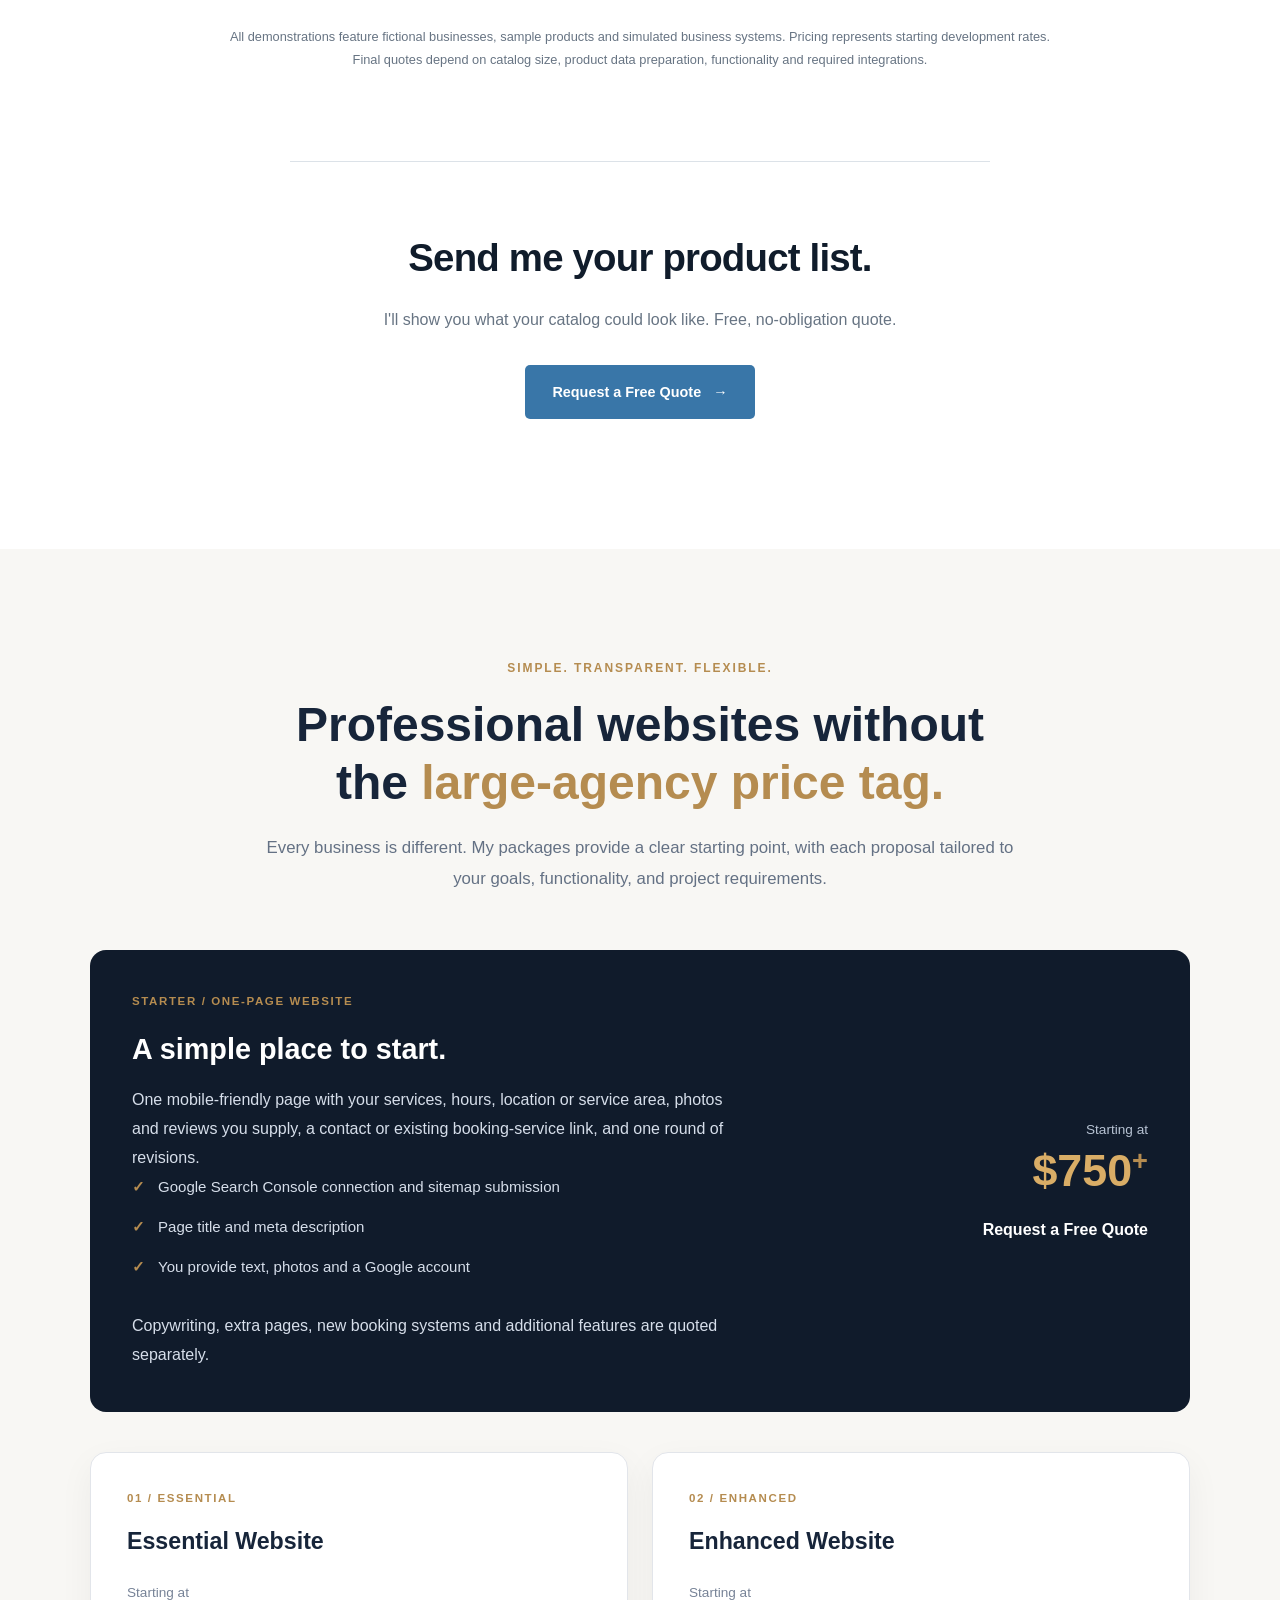
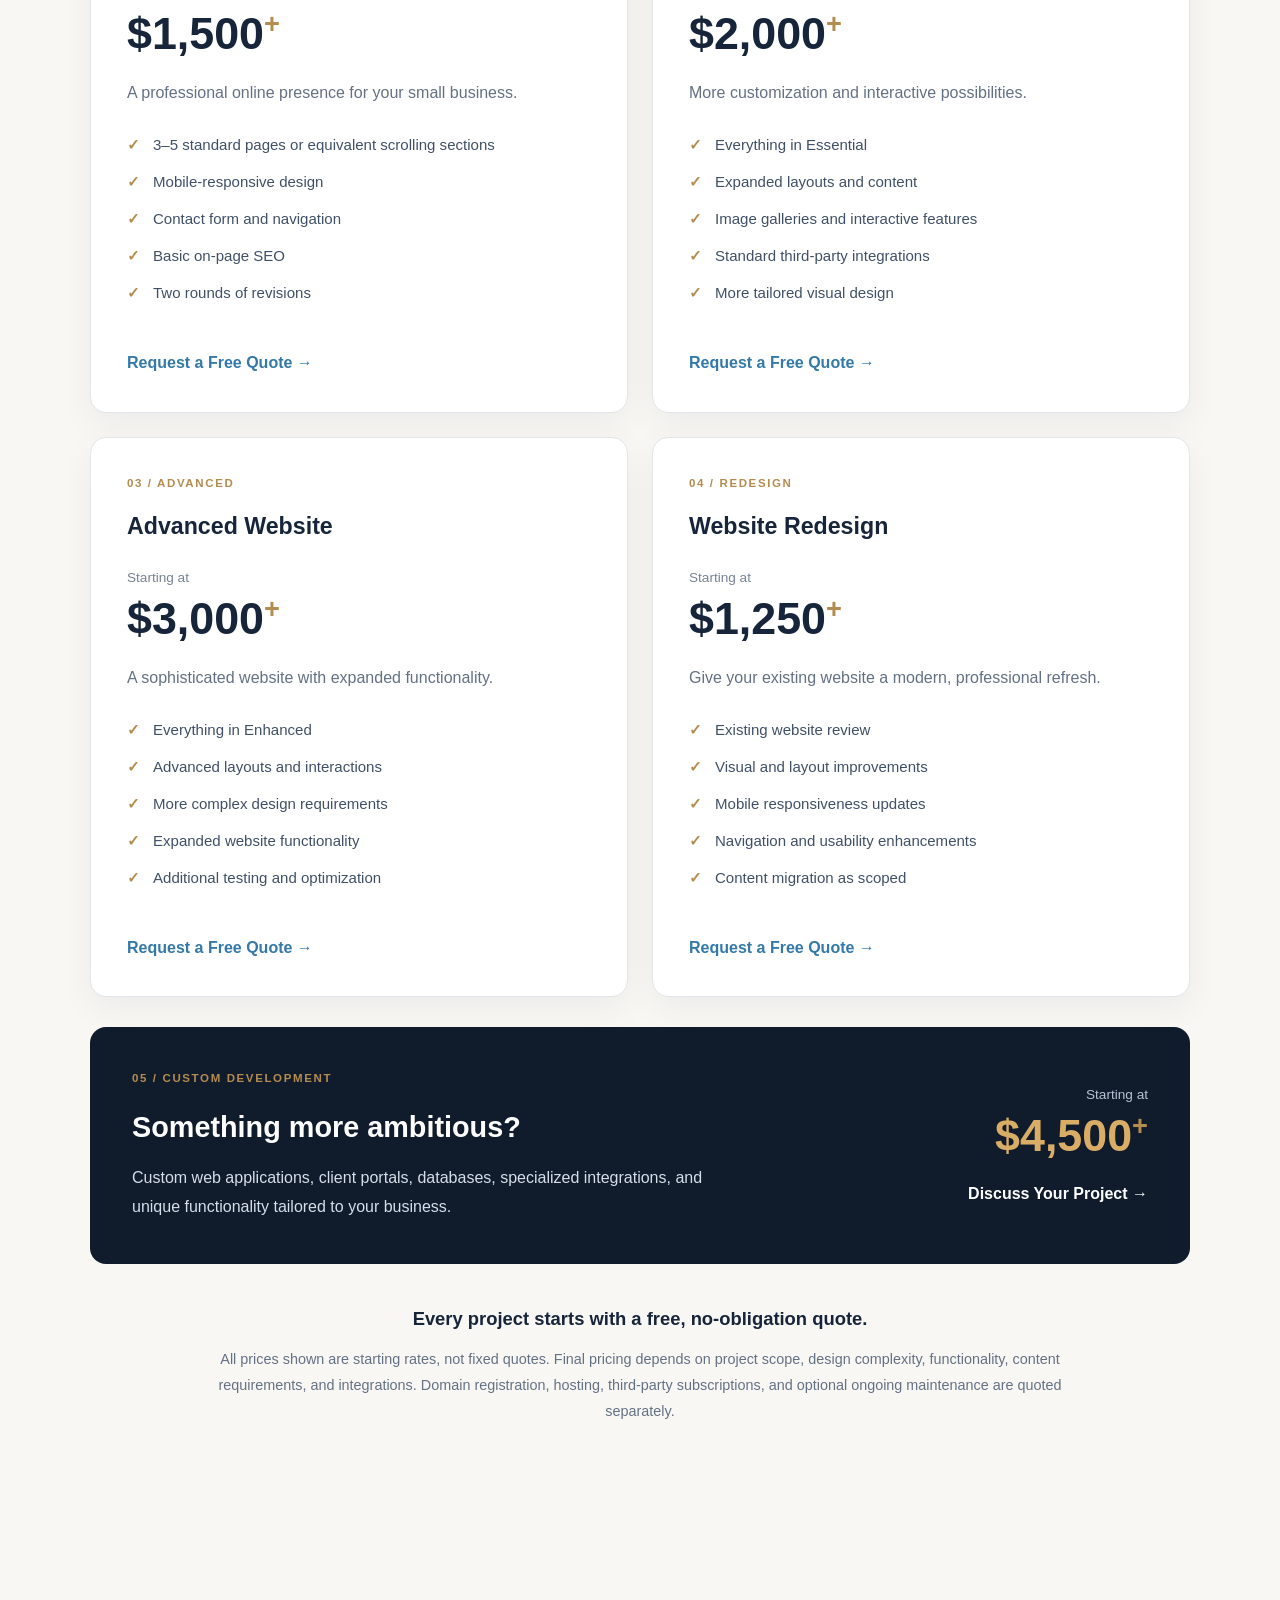
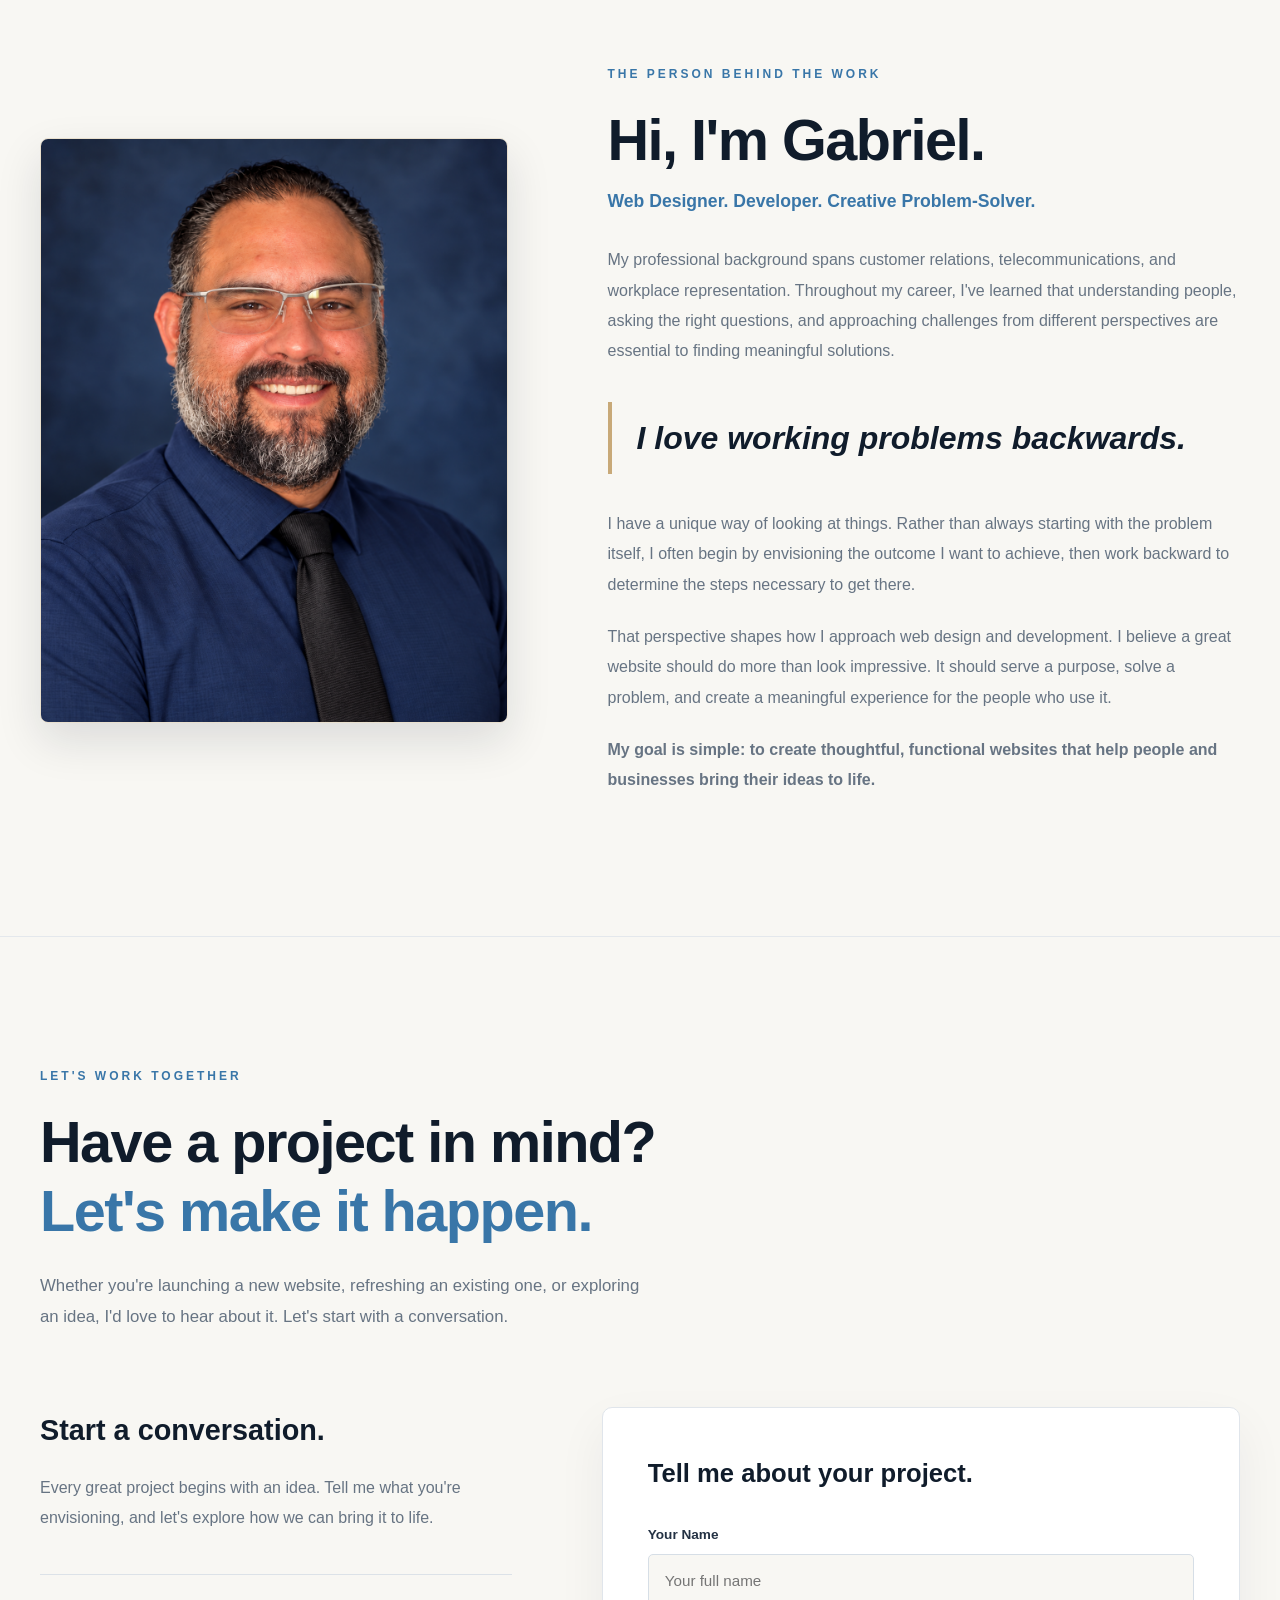
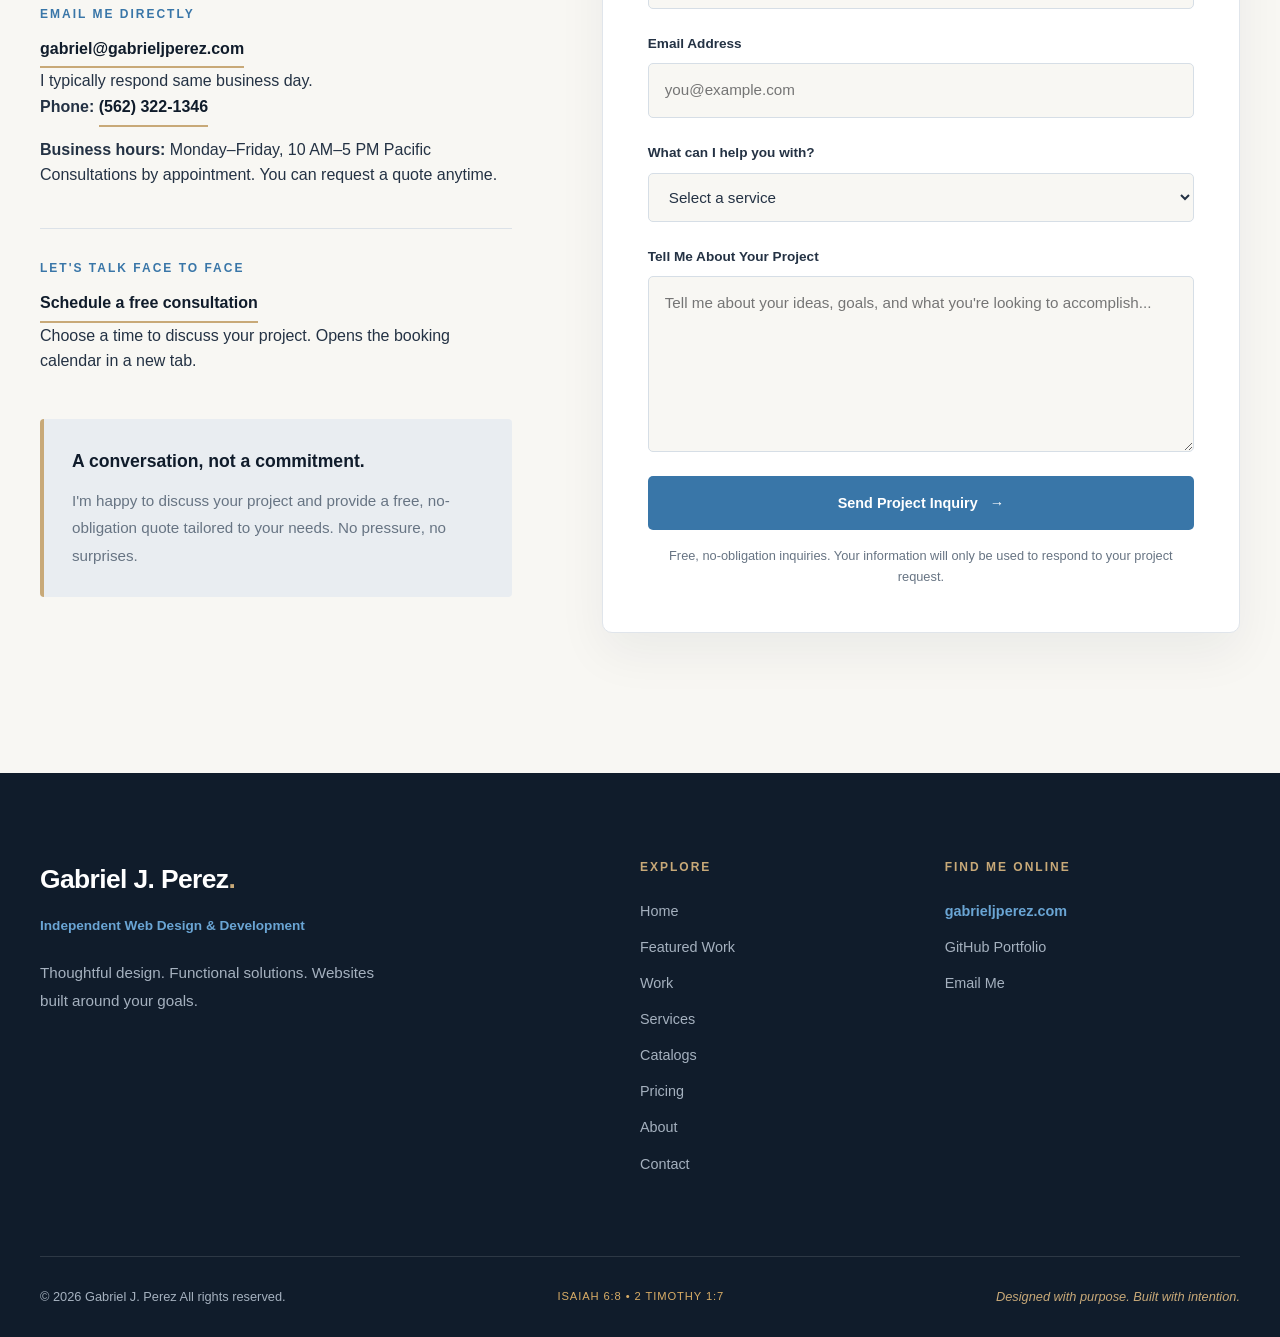
==== commit ced399fc: "Add tap-to-call business phone" ====
--- a/index.html
+++ b/index.html
@@ -462,89 +462,85 @@
         <!-- SERVICES SECTION                        -->
         <!-- ======================================== -->
 
-<!-- ======================================== -->
-<!-- CLIENT TESTIMONIALS SECTION             -->
-<!-- ======================================== -->
-
-<section id="testimonials" class="testimonials"
-         aria-labelledby="testimonials-title">
-
-    <div class="testimonials-container">
-
-        <div class="testimonials-intro">
-
-            <p class="testimonials-eyebrow">
-                CLIENT TESTIMONIALS
-            </p>
-
-            <h2 id="testimonials-title">
-                The work speaks.
-                <span>So do my clients.</span>
-            </h2>
-
-            <p class="testimonials-description">
-                Great websites are built through thoughtful design,
-                clear communication, and genuine collaboration.
-                Here's what a client has to say.
-            </p>
-
-        </div>
-
-        <!-- PHILIP JOHNSON TESTIMONIAL -->
-
-        <article class="testimonial-card">
-
-            <div class="testimonial-rating"
-                 aria-label="5 out of 5 stars">
-                <span aria-hidden="true">★★★★★</span>
+        <!-- ======================================== -->
+        <!-- CLIENT TESTIMONIALS SECTION             -->
+        <!-- ======================================== -->
+
+        <section id="testimonials" class="testimonials" aria-labelledby="testimonials-title">
+
+            <div class="testimonials-container">
+
+                <div class="testimonials-intro">
+
+                    <p class="testimonials-eyebrow">
+                        CLIENT TESTIMONIALS
+                    </p>
+
+                    <h2 id="testimonials-title">
+                        The work speaks.
+                        <span>So do my clients.</span>
+                    </h2>
+
+                    <p class="testimonials-description">
+                        Great websites are built through thoughtful design,
+                        clear communication, and genuine collaboration.
+                        Here's what a client has to say.
+                    </p>
+
+                </div>
+
+                <!-- PHILIP JOHNSON TESTIMONIAL -->
+
+                <article class="testimonial-card">
+
+                    <div class="testimonial-rating" aria-label="5 out of 5 stars">
+                        <span aria-hidden="true">★★★★★</span>
+                    </div>
+
+                    <blockquote class="testimonial-quote">
+                        <p>
+                            "Gabriel at GJP Web Design & Development built
+                            me a fantastic website. His first design was
+                            on point, he worked my notes in quickly and
+                            precisely, and he delivered a polished product
+                            on a very short turnaround. He was efficient,
+                            flexible, and easy to work with, and he has
+                            a great eye for detail. Highly recommended
+                            for anyone who needs web design and development."
+                        </p>
+                    </blockquote>
+
+                    <div class="testimonial-footer">
+
+                        <div class="testimonial-author">
+
+                            <span class="testimonial-author-name">
+                                Philip Johnson
+                            </span>
+
+                            <span class="testimonial-author-role">
+                                Director, Actor &amp; Camera Operator
+                            </span>
+
+                            <span class="testimonial-author-project">
+                                Philip Nathanael Creative Portfolio
+                            </span>
+
+                        </div>
+
+                        <a href="https://philipnathanael.com/" class="testimonial-project-link" target="_blank"
+                            rel="noopener noreferrer">
+                            View Completed Project
+                            <span aria-hidden="true">&rarr;</span>
+                        </a>
+
+                    </div>
+
+                </article>
+
             </div>
 
-            <blockquote class="testimonial-quote">
-                <p>
-                    "Gabriel at GJP Web Design & Development built
-                    me a fantastic website. His first design was
-                    on point, he worked my notes in quickly and
-                    precisely, and he delivered a polished product
-                    on a very short turnaround. He was efficient,
-                    flexible, and easy to work with, and he has
-                    a great eye for detail. Highly recommended
-                    for anyone who needs web design and development."
-                </p>
-            </blockquote>
-
-            <div class="testimonial-footer">
-
-                <div class="testimonial-author">
-
-                    <span class="testimonial-author-name">
-                        Philip Johnson
-                    </span>
-
-                    <span class="testimonial-author-role">
-                        Director, Actor &amp; Camera Operator
-                    </span>
-
-                    <span class="testimonial-author-project">
-                        Philip Nathanael Creative Portfolio
-                    </span>
-
-                </div>
-
-                <a href="https://philipnathanael.com/"
-                   class="testimonial-project-link"
-                   target="_blank"
-                   rel="noopener noreferrer">
-                    View Completed Project
-                    <span aria-hidden="true">&rarr;</span>
-                </a>
-
-            </div>
-
-        </article>
-
-    </div>
-
-</section>
+        </section>
 
         <section id="services" class="services" aria-labelledby="services-title">
 
@@ -1359,12 +1355,15 @@
 
                             <a href="mailto:gabriel@gabrieljperez.com" class="contact-email">
                                 gabriel@gabrieljperez.com
+
                             </a>
 
                             <p class="contact-note">
-                                I typically respond within 1–2 business days.
+                                I typically respond same business day.
+                            <p class="contact-note">
+                                <strong>Phone:</strong>
+                                <a href="tel:+15623221346" class="contact-email">(562) 322-1346</a>
                             </p>
-
                             <p class="contact-note" style="margin-top: 10px;">
                                 <strong>Business hours:</strong> Monday–Friday, 10 AM–5 PM Pacific<br>
                                 Consultations by appointment. You can request a quote anytime.
@@ -1373,8 +1372,8 @@
 
                         <div class="contact-method">
                             <p class="contact-label">LET'S TALK FACE TO FACE</p>
-                            <a href="https://cal.com/gabriel-j-perez" class="contact-email"
-                               target="_blank" rel="noopener noreferrer">
+                            <a href="https://cal.com/gabriel-j-perez" class="contact-email" target="_blank"
+                                rel="noopener noreferrer">
                                 Schedule a free consultation
                             </a>
                             <p class="contact-note">Choose a time to discuss your project.
--- a/style.css
+++ b/style.css
@@ -2196,8 +2196,9 @@
   margin-bottom: 14px;
 }
 
-.pricing-custom > div:first-child > p:last-child {
-  color: #b7c3d3;
+.pricing-custom > div:first-child > p:not(.pricing-label),
+.pricing-custom .pricing-features li {
+  color: #d6deea;
   line-height: 1.8;
   max-width: 620px;
 }
